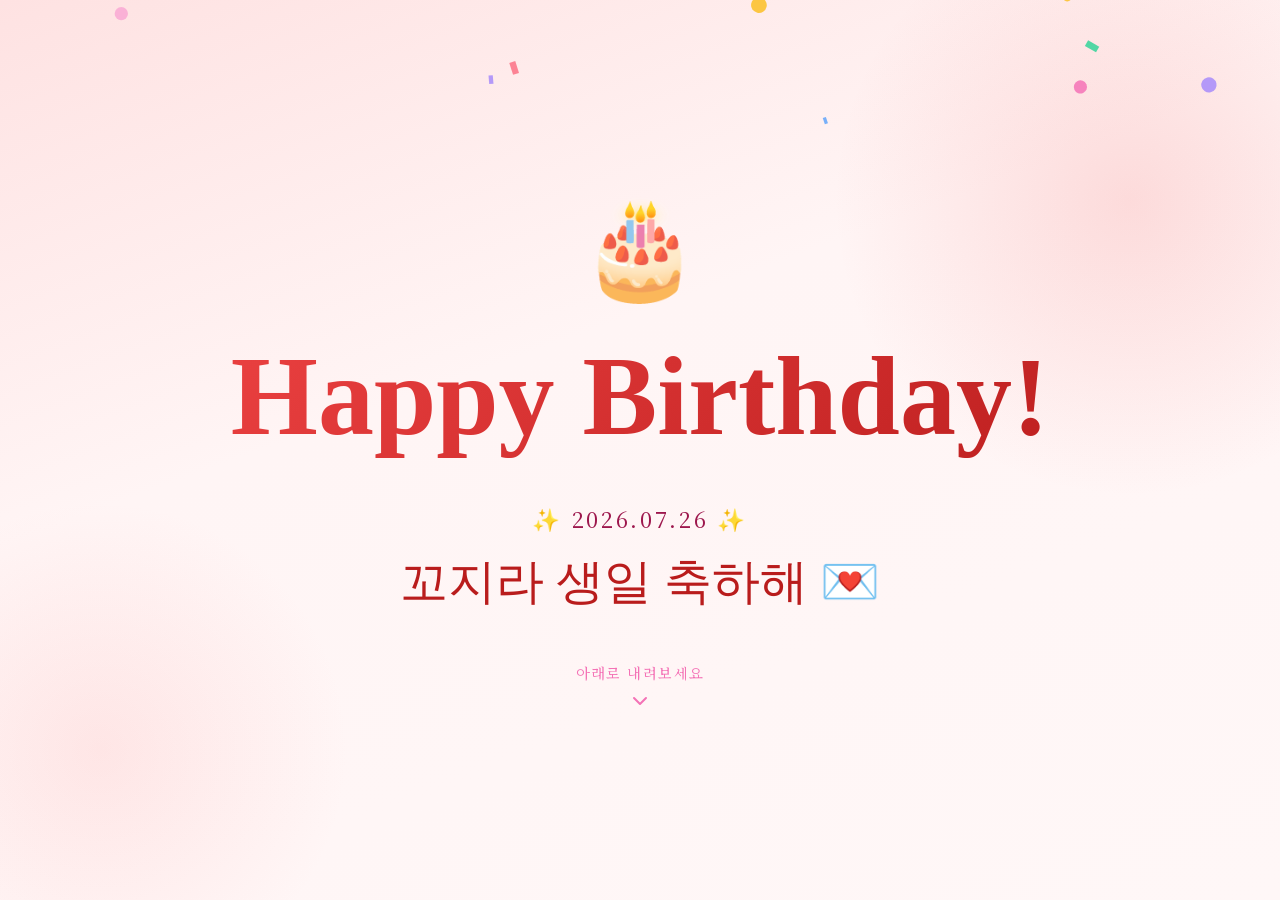
==== index.html @ 844b67f0 "모바일 캐러셀 스와이프 개선" ====
<!DOCTYPE html>
<html lang="ko">
<head>
  <meta charset="UTF-8" />
  <meta name="viewport" content="width=device-width, initial-scale=1.0" />
  <title>Happy Birthday 🎂</title>
</head>
<body>
<canvas id="confetti-canvas"></canvas>
<div id="app"></div>

<script>
/* ╔══════════════════════════════════════════════════════════════╗
   ║              ✏️  여기만 수정하면 돼요!                        ║
   ╚══════════════════════════════════════════════════════════════╝ */

const CONFIG = {

  /* ── 1. 기본 정보 ──────────────────────────────────────────── */
  name:     "쏭현석!",          // 남자친구이름
  subtitle: "✨ 2026.07.26 ✨",
  heroMsg:  "꼬지라 생일 축하해 💌",

  /* ── 2. 추억 타임라인 (사진 10장) ──────────────────────────── */
  // src: 사진 파일 경로 (같은 폴더면 파일명만, 아니면 전체 경로)
  // date: 날짜 텍스트
  // desc: 설명
  slides: [
    { src: "./img/first_meet.jpeg",  date: "2023. 11. 06",  desc: "첫 만남 ✨" },
    { src: "./img/1일.jpeg",  date: "2023. 11. 09",  desc: "1일 💕" },
    { src: "./img/1일_2.jpeg",  date: "2023. 11. 09",  desc: "1일 💕" },
    { src: "./img/cc.jpeg",  date: "2023. 11. 14",  desc: "학교 엘베샷 📸" },
    { src: "./img/내얼빡샷.jpeg",  date: "2026.??.??",  desc: "마 생일 추카한다." },
    { src: "./img/첫벚꽃.jpeg",  date: "2024.04.01",  desc: "첫 벚꽃 사진 🌸" },
    { src: "./img/이월드2.jpeg",  date: "2024. 04. 05",  desc: "첫 놀이공원 🎡" },
    { src: "./img/이월드3.jpeg",  date: "2024. 04. 05",  desc: "첫 놀이공원 🎡" },
    { src: "./img/연구실.jpeg",  date: "2024. 04. 21",  desc: "연구실샷 🖥️" },
    { src: "./img/부산.jpeg",  date: "2024. 06. 02",  desc: "첫 부산 당일치기 🌊" },
    { src: "./img/다시만남.jpeg",  date: "2025.03.09",  desc: "다시 만남!" },
    { src: "./img/첫결혼식.jpeg",  date: "2025.03.29",  desc: "첫 결혼식 💒" },
    { src: "./img/결혼식뒷풀이.jpeg",  date: "2025.03.29",  desc: "젤 맘에 드는 네컷 🎞️" },
    { src: "./img/두번째벚꽃.jpeg",  date: "2025.04.01",  desc: "두 번째 벚꽃 사진 🌸" },
    { src: "./img/군침싹.jpeg",  date: "2025.04.08",  desc: "군침 싹 도는 날" },
    { src: "./img/계곡2.jpeg",  date: "2025.08.18",  desc: "계곡 간 날 🐟" },
    { src: "./img/졸업식.jpeg",  date: "2025.08.22",  desc: "꼬지리 졸업식 🧑‍🎓" },
    { src: "./img/화남.jpeg",  date: "2025.08.23",  desc: "왠지 모르겠지만 단단히 화가 난 꼬지리" },
    { src: "./img/상당히 힘든 날씨.jpeg",  date: "2025.08.23",  desc: "상당한 날씨" },
    { src: "./img/주먹밥.png",  date: "2026.??.??",  desc: "주먹밥 샷 🍙" }
  ],

  /* ── 3. 편지 내용 ──────────────────────────────────────────── */
  letter: `꼬질꼬질 생일 축하해 ❤️❤️❤️
이번엔 조금 다르게 편지를 준비해봤다!! 오똔데!
생일 선물도 고르기 참말로 힘들구망 다 해주구 싶은데!!
울 쟈기 바쁜데도 나 놀아주구 서울까지 와주구 와서도 일하구 나랑 전화도 꼬박꼬박 해주구 받아줘서 너무 고마워!!
나한테 맞춰주고 귀여워해주고 예뻐해주구 다 해줘서 넘 고맙구!! 오마카세도 경험 시켜줘서 고맙자나 🤍 쏭현석 최고다!! 
우리 또 곧 1000일이잖냐! 시간 진짜 빨라
지금 잠두 제대로 못 자고 힘들겠지만 1년만 더 화이팅 하자! 
내가 충주 가서 자기 바빠서 일해두 난 뒤에서 파라파라 추거나 침대랑 한 몸이 되어있으면 되니까 미안해하지 않아두 돼!! 미안해 하는 거 같애서..ㅠ
내가 평생 옆에서 파라파라 춰줄게 💃🏻💃🏻 (응원)
아무튼 생일 축하하고 사랑하고!! 생일 주에 행복하게 보내자!! 맛난 것도 사줄게 
사랑해 ❤️‍🔥`,

  letterSign: "쪼꼬망구♡",

  /* ── 4. 선물 상자 아이템 (최대 5개) ────────────────────────── */
  // src에 이미지 경로를 넣으면 이미지로 표시,
  // 비워두면 emoji가 표시됩니다
  gifts: [
    { src: "",  emoji: "🧸" },
    { src: "",  emoji: "💐" },
    { src: "",  emoji: "🍰" },
    { src: "",  emoji: "💝" },
    { src: "",  emoji: "✨" },
  ],

  /* ── 5. 푸터 메시지 ────────────────────────────────────────── */
  footerMsg: "사랑해 💕",
};

/* ╔══════════════════════════════════════════════════════════════╗
   ║   여기서부터는 건드리지 않아도 돼요 🙅                        ║
   ╚══════════════════════════════════════════════════════════════╝ */

/* ── STYLES ─────────────────────────────────────────────────── */
document.head.insertAdjacentHTML('beforeend', `
<link href="fonts/fonts.css" rel="stylesheet">
<style>
*,*::before,*::after{box-sizing:border-box;margin:0;padding:0;user-select:none;-webkit-user-drag:none;-webkit-tap-highlight-color:transparent}
img{pointer-events:none}
:root{--pink:#fca5a5;--rose:#ef4444;--deep:#b91c1c;--cream:#fff5f5;--gold:#f59e0b;--white:#ffffff}
html,body{height:100%;margin:0}
body{font-family:'Noto Serif KR',serif;background:var(--cream);overflow:hidden}
#app{height:100vh;overflow-y:scroll;scroll-snap-type:y mandatory;scroll-behavior:smooth}

#confetti-canvas{position:fixed;top:0;left:0;width:100%;height:100%;pointer-events:none;z-index:9999}

/* HERO */
#hero{height:100vh;scroll-snap-align:start;display:flex;flex-direction:column;align-items:center;justify-content:center;background:linear-gradient(160deg,#fee2e2 0%,#fff5f5 40%,#fff7f7 100%);position:relative;overflow:hidden;text-align:center;padding:2rem 5rem 3rem}
#hero::before{content:'';position:absolute;width:600px;height:600px;background:radial-gradient(circle,rgba(239,68,68,.15) 0%,transparent 70%);top:-100px;right:-150px;border-radius:50%}
#hero::after{content:'';position:absolute;width:500px;height:500px;background:radial-gradient(circle,rgba(252,165,165,.2) 0%,transparent 70%);bottom:-100px;left:-150px;border-radius:50%}
.hero-emoji{font-size:clamp(3rem,10vw,6rem);animation:bounce 2s infinite;margin-bottom:1rem}
@keyframes bounce{0%,100%{transform:translateY(0)}50%{transform:translateY(-18px)}}
.hero-title{font-family:'Dancing Script',cursive;font-size:clamp(2.8rem,10vw,7rem);background:linear-gradient(135deg,var(--rose),var(--deep));-webkit-background-clip:text;-webkit-text-fill-color:transparent;background-clip:text;line-height:1.3;padding:.0 1em .15em;margin-bottom:1rem;animation:fadeUp .9s ease both}
.hero-sub{font-size:clamp(1rem,3vw,1.4rem);color:#9d174d;letter-spacing:.12em;animation:fadeUp 1.1s ease both;margin-bottom:1rem}
.hero-name{font-family:'Dancing Script',cursive;font-size:clamp(1.8rem,6vw,3rem);color:var(--deep);animation:fadeUp 1.3s ease both;margin-bottom:3rem}
.scroll-hint{animation:fadeUp 1.6s ease both,pulse 2s 2s infinite;color:#f472b6;font-size:.9rem;letter-spacing:.1em;display:flex;flex-direction:column;align-items:center;gap:.4rem}
.scroll-hint svg{animation:arrowBounce 1.5s infinite}
@keyframes arrowBounce{0%,100%{transform:translateY(0)}50%{transform:translateY(6px)}}
@keyframes pulse{0%,100%{opacity:1}50%{opacity:.5}}
@keyframes fadeUp{from{opacity:0;transform:translateY(30px)}to{opacity:1;transform:translateY(0)}}
.hearts{position:absolute;inset:0;pointer-events:none;overflow:hidden}
.heart{position:absolute;font-size:1.4rem;animation:floatHeart linear infinite;opacity:0}
@keyframes floatHeart{0%{transform:translateY(110vh) rotate(0deg);opacity:0}10%{opacity:.7}90%{opacity:.4}100%{transform:translateY(-10vh) rotate(720deg);opacity:0}}

/* TIMELINE */
#timeline{height:100vh;scroll-snap-align:start;background:linear-gradient(160deg,#fee2e2 0%,#fff5f5 40%,#fff7f7 100%);padding:3rem 0 2rem;display:flex;flex-direction:column;align-items:center;overflow:hidden}
.section-title{font-family:'Dancing Script',cursive;font-size:clamp(2rem,6vw,3.5rem);color:var(--deep);text-align:center;margin-bottom:.5rem}
.section-line{width:60px;height:3px;background:linear-gradient(90deg,var(--rose),var(--pink));border-radius:2px;margin:0 auto 3rem}
.carousel-wrap{width:100%;max-width:860px;padding:0 1rem;position:relative;flex:1;display:flex;flex-direction:column;justify-content:center;min-height:0}
.carousel{overflow:hidden;border-radius:24px;box-shadow:0 20px 60px rgba(190,24,93,.15);flex:1;min-height:0}
.carousel-track{display:flex;transition:transform .5s cubic-bezier(.4,0,.2,1)}
.slide{min-width:100%;position:relative;background:#fff}
.slide-img-wrap{width:100%;background:linear-gradient(135deg,#fee2e2,#fecaca);display:flex;align-items:center;justify-content:center;min-height:200px}
.slide-img-wrap img{max-width:100%;max-height:55vh;width:auto;height:auto;display:block;object-fit:contain}
.slide-placeholder{display:flex;flex-direction:column;align-items:center;gap:.8rem;color:#f9a8d4}
.slide-placeholder span{font-size:.9rem;color:#d1a3c4}
.slide-caption{padding:1.2rem 1.8rem 1.5rem;background:#fff}
.slide-date{font-size:.78rem;color:var(--rose);letter-spacing:.1em;margin-bottom:.3rem}
.slide-desc{font-size:clamp(.9rem,2vw,1rem);color:#4a1942;line-height:1.7}
.carousel-btn{position:absolute;top:38%;transform:translateY(-50%);width:44px;height:44px;border-radius:50%;border:none;background:rgba(255,255,255,.95);box-shadow:0 4px 16px rgba(190,24,93,.2);cursor:pointer;display:flex;align-items:center;justify-content:center;transition:background .2s,transform .2s;z-index:10;color:var(--deep)}
.carousel-btn:hover{background:var(--rose);color:#fff;transform:translateY(-50%) scale(1.1)}
.carousel-btn.prev{left:-22px}
.carousel-btn.next{right:-22px}
.dots{display:flex;justify-content:center;gap:.5rem;margin-top:1.4rem}
.dot{width:8px;height:8px;border-radius:50%;background:#f9a8d4;cursor:pointer;transition:background .2s,transform .2s}
.dot.active{background:var(--rose);transform:scale(1.3)}

/* LETTER */
#letter-section{height:100vh;scroll-snap-align:start;background:linear-gradient(160deg,#fee2e2 0%,#fff5f5 40%,#fff7f7 100%);display:flex;flex-direction:column;align-items:center;justify-content:center;padding:3rem 1.5rem;overflow:hidden}
.envelope-wrap{perspective:1000px;cursor:pointer;user-select:none;filter:drop-shadow(0 16px 40px rgba(180,30,30,.22))}

/* ── 봉투 SVG 애니메이션 ── */
.env-svg{overflow:visible;width:clamp(260px,72vw,400px)}
.env-flap-group{transform-origin:50% 100%;transform-box:fill-box;transition:transform .65s cubic-bezier(.4,0,.2,1);transform:rotateX(-170deg)}
.envelope-wrap.opened .env-flap-group{transform:rotateX(0deg)}

.envelope-hint{margin-top:1.8rem;color:#e57373;font-size:.85rem;letter-spacing:.1em;animation:pulse 2s infinite}

/* LETTER MODAL */
.letter-modal-overlay{position:fixed;inset:0;background:rgba(80,10,10,.4);backdrop-filter:blur(5px);z-index:1000;display:flex;align-items:center;justify-content:center;padding:1.2rem;opacity:0;pointer-events:none;transition:opacity .35s}
.letter-modal-overlay.show{opacity:1;pointer-events:all}
.letter-modal{background:#fff;border-radius:3px;box-shadow:0 24px 64px rgba(180,30,30,.2);width:100%;max-width:480px;max-height:85vh;display:flex;flex-direction:column;transform:translateY(28px) scale(.97);transition:transform .38s cubic-bezier(.34,1.3,.64,1)}
.letter-modal-overlay.show .letter-modal{transform:translateY(0) scale(1)}

/* 편지지 헤더 – 토마토 일러스트 영역 */
.letter-paper-top{flex-shrink:0;padding:1.2rem 1.5rem .5rem;display:flex;flex-direction:column;align-items:center;gap:.4rem;border-bottom:none}
.letter-tomato-row{display:flex;justify-content:center;gap:1rem}
.letter-close-row{width:100%;display:flex;justify-content:flex-end}
.letter-close{background:none;border:none;cursor:pointer;font-size:1.2rem;line-height:1;color:#e57373;padding:.2rem .4rem;border-radius:6px;transition:color .2s}
.letter-close:hover{color:#c62828}

/* 편지지 본문 – 줄 배경 */
.letter-modal-body{overflow-y:auto;padding:0 1.8rem 2rem;-webkit-overflow-scrolling:touch}
.letter-modal-body::-webkit-scrollbar{width:4px}
.letter-modal-body::-webkit-scrollbar-thumb{background:#fca5a5;border-radius:2px}
.letter-lined{
  --line-h: 2.6rem;
  background-image:repeating-linear-gradient(to bottom,transparent,transparent calc(var(--line-h) - 1px),#fca5a5 calc(var(--line-h) - 1px),#fca5a5 var(--line-h));
  background-size:100% var(--line-h);
  padding-top:var(--line-h);
  background-position-y: 0;
}
.letter-inner{font-size:1.1rem;line-height:var(--line-h);color:#3e1a1a;white-space:pre-wrap;font-family:'Nanum Pen Script',cursive}
.letter-sign{display:block;margin-top:1rem;font-family:'Dancing Script',cursive;font-size:1.25rem;color:#e53935;text-align:right;white-space:pre-wrap}

/* GIFT */
#gift-section{height:100vh;scroll-snap-align:start;background:linear-gradient(160deg,#fee2e2 0%,#fff5f5 40%,#fff7f7 100%);display:flex;flex-direction:column;align-items:center;justify-content:center;padding:3rem 1.5rem;position:relative;overflow:hidden}
.gift-wrap{cursor:pointer;user-select:none;position:relative;width:clamp(160px,45vw,240px)}
.box-svg{width:100%;filter:drop-shadow(0 16px 32px rgba(190,24,93,.2));transition:transform .3s}
.gift-wrap:hover .box-svg{transform:scale(1.05) rotate(-2deg)}
.box-lid{transform-origin:bottom center;transition:transform .6s cubic-bezier(.4,0,.2,1),opacity .4s}
.gift-wrap.popped .box-lid{transform:translateY(-80px) rotate(-20deg);opacity:0}
.gifts-burst{position:absolute;inset:0;pointer-events:none;display:flex;align-items:center;justify-content:center}
.gift-item{position:absolute;width:clamp(70px,20vw,110px);border-radius:12px;box-shadow:0 8px 24px rgba(0,0,0,.15);opacity:0;transform:translate(0,0) scale(.3) rotate(0deg);transition:all .6s cubic-bezier(.34,1.56,.64,1);aspect-ratio:1/1;background:linear-gradient(135deg,#fee2e2,#fecaca);display:flex;align-items:center;justify-content:center;font-size:3rem;overflow:hidden}
.gift-item img{width:100%;height:100%;object-fit:cover;border-radius:12px}
.gift-wrap.popped .gift-item{opacity:1}
.gift-hint{margin-top:1.5rem;color:#f9a8d4;font-size:.85rem;letter-spacing:.1em;animation:pulse 2s infinite}


.reveal{opacity:0;transform:translateY(40px);transition:opacity .8s,transform .8s}

/* 섹션 등장 애니메이션 */
@keyframes sectionIn{from{opacity:0;transform:translateY(55px)}to{opacity:1;transform:translateY(0)}}
.section-visible{animation:sectionIn .75s cubic-bezier(.4,0,.2,1) both}

/* COMMENTS */
#comment-section{height:100vh;scroll-snap-align:start;background:linear-gradient(160deg,#fee2e2 0%,#fff5f5 40%,#fff7f7 100%);padding:4rem 1.5rem 1.5rem;display:flex;flex-direction:column;align-items:center;gap:.6rem;overflow:hidden}
.comment-wrap{width:100%;max-width:560px;flex:1;display:flex;flex-direction:column;gap:.8rem;min-height:0}
.comment-list{flex:1;overflow-y:auto;display:flex;flex-direction:column;gap:.8rem;padding-right:.3rem}
.comment-list::-webkit-scrollbar{width:4px}
.comment-list::-webkit-scrollbar-thumb{background:#fca5a5;border-radius:2px}

/* 입력 폼 */
.comment-form{background:#fff;border-radius:16px;box-shadow:0 8px 32px rgba(185,28,28,.1);padding:1.4rem;display:flex;flex-direction:column;gap:.8rem;box-sizing:border-box;width:100%}
.comment-form-top{display:flex;align-items:center;gap:.8rem}
.emoji-pick-btn{font-size:2rem;background:#fff5f5;border:2px solid #fca5a5;border-radius:50%;width:52px;height:52px;cursor:pointer;transition:transform .2s;flex-shrink:0;display:flex;align-items:center;justify-content:center}
.emoji-pick-btn:hover{transform:scale(1.1)}
.comment-name{flex:1;min-width:0;border:1.5px solid #fecaca;border-radius:10px;padding:.6rem 1rem;font-size:.95rem;font-family:'Noto Serif KR',serif;outline:none;transition:border-color .2s;user-select:text;box-sizing:border-box}
.comment-name:focus{border-color:#ef4444}

/* 이모지 팔레트 */
.emoji-palette{display:none;flex-wrap:wrap;gap:.4rem;background:#fff5f5;border-radius:12px;padding:.8rem;border:1.5px solid #fecaca}
.emoji-palette.open{display:flex}
.emoji-opt{font-size:1.5rem;background:none;border:none;cursor:pointer;border-radius:8px;padding:.2rem;transition:background .15s,transform .15s;line-height:1}
.emoji-opt:hover{background:#fecaca;transform:scale(1.2)}

.comment-text{border:1.5px solid #fecaca;border-radius:10px;padding:.8rem 1rem;font-size:.95rem;font-family:'Noto Serif KR',serif;resize:none;outline:none;transition:border-color .2s;line-height:1.7;user-select:text}
.comment-text:focus{border-color:#ef4444}
.comment-form-bottom{display:flex;justify-content:space-between;align-items:center}
.comment-count{font-size:.78rem;color:#fca5a5}
.comment-submit{background:linear-gradient(135deg,#ef4444,#b91c1c);color:#fff;border:none;border-radius:10px;padding:.6rem 1.4rem;font-size:.9rem;font-family:'Noto Serif KR',serif;cursor:pointer;transition:opacity .2s,transform .2s}
.comment-submit:hover{opacity:.88;transform:translateY(-1px)}
.comment-submit:active{transform:translateY(0)}

/* 댓글 카드 */
.comment-card{background:#fff;border-radius:14px;box-shadow:0 4px 16px rgba(185,28,28,.08);padding:1rem 1.2rem;display:flex;gap:.9rem;align-items:flex-start;animation:fadeUp .4s ease both;position:relative}
.comment-delete{position:absolute;top:.6rem;right:.7rem;background:none;border:none;cursor:pointer;font-size:.75rem;color:#fca5a5;padding:.15rem .4rem;border-radius:5px;transition:color .2s,background .2s;line-height:1}
.comment-delete:hover{color:#ef4444;background:#fee2e2}
.comment-avatar{font-size:2rem;flex-shrink:0;width:44px;height:44px;background:#fff5f5;border-radius:50%;display:flex;align-items:center;justify-content:center;border:2px solid #fecaca}
.comment-body{flex:1;min-width:0}
.comment-meta{display:flex;justify-content:space-between;align-items:center;margin-bottom:.3rem}
.comment-author{font-size:.88rem;font-weight:700;color:var(--deep)}
.comment-time{font-size:.72rem;color:#fca5a5;padding-right:1.4rem}
.comment-msg{font-size:.92rem;color:#4a1a1a;line-height:1.7;word-break:break-word}
.no-comment{text-align:center;color:#fca5a5;font-size:.9rem;padding:1.5rem 0}
.reveal.visible{opacity:1;transform:translateY(0)}

@media(max-width:640px){.carousel-btn.prev{left:4px}.carousel-btn.next{right:4px}.carousel-btn{width:36px;height:36px}}
</style>`);

/* ── RENDER HTML ─────────────────────────────────────────────── */
document.title = `Happy Birthday, ${CONFIG.name}! 🎂`;

const placeholderSVG = `
  <div class="slide-placeholder">
    <svg width="64" height="64" viewBox="0 0 24 24" fill="none" stroke="#f9a8d4" stroke-width="1.5">
      <rect x="3" y="3" width="18" height="18" rx="3"/>
      <circle cx="8.5" cy="8.5" r="1.5"/>
      <polyline points="21 15 16 10 5 21"/>
    </svg>
    <span>사진을 넣어주세요</span>
  </div>`;

const slidesHTML = CONFIG.slides.map((s, i) => `
  <div class="slide">
    <div class="slide-img-wrap">
      ${s.src ? `<img src="${s.src}" alt="추억 ${i+1}">` : placeholderSVG}
    </div>
    <div class="slide-caption">
      <div class="slide-date">📅 ${s.date}</div>
      <div class="slide-desc">${s.desc}</div>
    </div>
  </div>`).join('');

const giftsHTML = CONFIG.gifts.map((g, i) => `
  <div class="gift-item" id="gi${i}">
    ${g.src ? `<img src="${g.src}" alt="선물 ${i+1}">` : g.emoji}
  </div>`).join('');

document.getElementById('app').innerHTML = `
<!-- HERO -->
<section id="hero">
  <div class="hearts" id="hearts-container"></div>
  <div class="hero-emoji">🎂</div>
  <h1 class="hero-title">Happy Birthday!</h1>
  <p class="hero-sub">${CONFIG.subtitle}</p>
  <p class="hero-name">${CONFIG.heroMsg}</p>
  <div class="scroll-hint">
    <span>아래로 내려보세요</span>
    <svg width="24" height="24" viewBox="0 0 24 24" fill="none" stroke="currentColor" stroke-width="2" stroke-linecap="round" stroke-linejoin="round">
      <polyline points="6 9 12 15 18 9"/>
    </svg>
  </div>
</section>

<!-- TIMELINE -->
<section id="timeline">
  <h2 class="section-title reveal">추억 사진 📸</h2>
  <div class="section-line reveal"></div>
  <div class="carousel-wrap reveal">
    <div class="carousel">
      <div class="carousel-track" id="track">${slidesHTML}</div>
    </div>
    <button class="carousel-btn prev" id="prevBtn" aria-label="이전">
      <svg width="18" height="18" viewBox="0 0 24 24" fill="none" stroke="currentColor" stroke-width="2.5" stroke-linecap="round"><polyline points="15 18 9 12 15 6"/></svg>
    </button>
    <button class="carousel-btn next" id="nextBtn" aria-label="다음">
      <svg width="18" height="18" viewBox="0 0 24 24" fill="none" stroke="currentColor" stroke-width="2.5" stroke-linecap="round"><polyline points="9 18 15 12 9 6"/></svg>
    </button>
    <div class="dots" id="dots"></div>
  </div>
</section>

<!-- LETTER -->
<section id="letter-section">
  <h2 class="section-title reveal">생일 편지 💌</h2>
  <div class="section-line reveal"></div>
  <div class="envelope-wrap reveal" id="envelopeWrap">
    <!-- 봉투 SVG: 토마토 레드, 둥근 플랩, 초록 꽃 스티커 -->
    <svg class="env-svg" viewBox="0 0 400 270" xmlns="http://www.w3.org/2000/svg">
      <!-- 봉투 몸통 -->
      <rect x="0" y="90" width="400" height="180" rx="6" fill="#e53935"/>
      <!-- 좌측 접힘 -->
      <polygon points="0,90 200,200 0,270" fill="#c62828"/>
      <!-- 우측 접힘 -->
      <polygon points="400,90 200,200 400,270" fill="#c62828"/>
      <!-- 아래 접힘 -->
      <polygon points="0,270 200,200 400,270" fill="#b71c1c"/>
      <!-- 플랩 그룹 (열릴 때 회전) -->
      <g class="env-flap-group">
        <!-- 플랩 배경 (둥근 아치) -->
        <path d="M0,90 Q200,-20 400,90 L400,90 L0,90 Z" fill="#ef5350"/>
        <!-- 플랩 안쪽 그림자 선 -->
        <path d="M0,90 Q200,-20 400,90" fill="none" stroke="#c62828" stroke-width="1.5" opacity=".4"/>
        <!-- 초록 꽃 스티커 (플랩 중앙) -->
        <g transform="translate(200,68)">
          <circle cx="0"  cy="-11" r="8" fill="#66bb6a"/>
          <circle cx="10" cy="-4"  r="8" fill="#66bb6a"/>
          <circle cx="7"  cy="8"   r="8" fill="#66bb6a"/>
          <circle cx="-7" cy="8"   r="8" fill="#66bb6a"/>
          <circle cx="-10" cy="-4" r="8" fill="#66bb6a"/>
          <circle cx="0"  cy="0"   r="7" fill="#81c784"/>
        </g>
      </g>
    </svg>
  </div>
  <p class="envelope-hint reveal">✉️ 봉투를 클릭해 보세요</p>
</section>

<!-- LETTER MODAL -->
<div class="letter-modal-overlay" id="letterOverlay">
  <div class="letter-modal" id="letterModal">

    <!-- 편지지 상단: 토마토 캐릭터 + 닫기 -->
    <div class="letter-paper-top">
      <div class="letter-close-row">
        <button class="letter-close" id="letterClose" aria-label="닫기">✕</button>
      </div>
      <div class="letter-tomato-row">
        <!-- 토마토 캐릭터 SVG (2마리) -->
        <svg width="130" height="80" viewBox="0 0 130 80" xmlns="http://www.w3.org/2000/svg">
          <!-- 왼쪽 토마토 -->
          <g transform="translate(18,10)">
            <!-- 잎/꼭지 -->
            <g transform="rotate(180,17,5)">
              <ellipse cx="12" cy="3" rx="5" ry="3" fill="#4caf50" transform="rotate(-20,12,3)"/>
              <ellipse cx="22" cy="3" rx="5" ry="3" fill="#4caf50" transform="rotate(20,22,3)"/>
              <ellipse cx="17" cy="1" rx="4" ry="3" fill="#66bb6a"/>
            </g>
            <!-- 몸통 -->
            <circle cx="17" cy="28" r="20" fill="#e53935"/>
            <!-- 하이라이트 -->
            <circle cx="10" cy="20" r="5" fill="#ef9a9a" opacity=".5"/>
            <!-- 눈 -->
            <ellipse cx="11" cy="28" rx="3" ry="3.5" fill="#fff"/>
            <ellipse cx="23" cy="28" rx="3" ry="3.5" fill="#fff"/>
            <circle cx="12" cy="29" r="2" fill="#3e1a1a"/>
            <circle cx="24" cy="29" r="2" fill="#3e1a1a"/>
            <!-- 볼 -->
            <circle cx="7"  cy="34" r="4" fill="#ef9a9a" opacity=".6"/>
            <circle cx="27" cy="34" r="4" fill="#ef9a9a" opacity=".6"/>
            <!-- 다리 -->
            <rect x="10" y="47" width="5" height="9" rx="2.5" fill="#e53935"/>
            <rect x="19" y="47" width="5" height="9" rx="2.5" fill="#e53935"/>
            <!-- 신발 -->
            <ellipse cx="12.5" cy="57" rx="5" ry="3" fill="#b71c1c"/>
            <ellipse cx="21.5" cy="57" rx="5" ry="3" fill="#b71c1c"/>
          </g>
          <!-- 오른쪽 토마토 -->
          <g transform="translate(76,10)">
            <g transform="rotate(180,17,5)">
              <ellipse cx="12" cy="3" rx="5" ry="3" fill="#4caf50" transform="rotate(-20,12,3)"/>
              <ellipse cx="22" cy="3" rx="5" ry="3" fill="#4caf50" transform="rotate(20,22,3)"/>
              <ellipse cx="17" cy="1" rx="4" ry="3" fill="#66bb6a"/>
            </g>
            <circle cx="17" cy="28" r="20" fill="#e53935"/>
            <circle cx="10" cy="20" r="5" fill="#ef9a9a" opacity=".5"/>
            <ellipse cx="11" cy="28" rx="3" ry="3.5" fill="#fff"/>
            <ellipse cx="23" cy="28" rx="3" ry="3.5" fill="#fff"/>
            <circle cx="12" cy="29" r="2" fill="#3e1a1a"/>
            <circle cx="24" cy="29" r="2" fill="#3e1a1a"/>
            <circle cx="7"  cy="34" r="4" fill="#ef9a9a" opacity=".6"/>
            <circle cx="27" cy="34" r="4" fill="#ef9a9a" opacity=".6"/>
            <rect x="10" y="47" width="5" height="9" rx="2.5" fill="#e53935"/>
            <rect x="19" y="47" width="5" height="9" rx="2.5" fill="#e53935"/>
            <ellipse cx="12.5" cy="57" rx="5" ry="3" fill="#b71c1c"/>
            <ellipse cx="21.5" cy="57" rx="5" ry="3" fill="#b71c1c"/>
          </g>
        </svg>
      </div>
    </div>

    <!-- 편지지 본문: 줄노트 배경 -->
    <div class="letter-modal-body">
      <div class="letter-lined">
        <div class="letter-inner">${CONFIG.letter}<span class="letter-sign">${CONFIG.letterSign}</span></div>
      </div>
    </div>

  </div>
</div>

<!-- GIFT -->
<section id="gift-section">
  <h2 class="section-title reveal">선물이 도착했어요 🎁</h2>
  <div class="section-line reveal"></div>
  <div class="gift-wrap reveal" id="giftWrap">
    <svg class="box-svg" viewBox="0 0 240 220" xmlns="http://www.w3.org/2000/svg">
      <g class="box-lid">
        <rect x="20" y="60" width="200" height="40" rx="6" fill="#fb7185"/>
        <rect x="108" y="60" width="24" height="40" fill="#be185d"/>
        <ellipse cx="90" cy="60" rx="22" ry="14" fill="#f43f5e" transform="rotate(-20 90 60)"/>
        <ellipse cx="150" cy="60" rx="22" ry="14" fill="#f43f5e" transform="rotate(20 150 60)"/>
        <circle cx="120" cy="60" r="10" fill="#be185d"/>
      </g>
      <rect x="24" y="100" width="192" height="110" rx="6" fill="#fda4af"/>
      <rect x="108" y="100" width="24" height="110" fill="#fb7185"/>
      <ellipse cx="120" cy="215" rx="90" ry="8" fill="rgba(0,0,0,.08)"/>
    </svg>
    <div class="gifts-burst" id="giftsBurst">${giftsHTML}</div>
  </div>
  <p class="gift-hint reveal">🎁 선물 상자를 클릭해 보세요</p>
</section>

<!-- COMMENTS -->
<section id="comment-section">
  <h2 class="section-title reveal">소감 작성! 💬</h2>
  <div class="section-line reveal"></div>

  <div class="comment-wrap reveal">
    <!-- 입력 폼 -->
    <div class="comment-form" id="commentForm">
      <div class="comment-form-top">
        <button class="emoji-pick-btn" id="emojiPickBtn" title="프로필 이모지 선택">🐻</button>
        <input class="comment-name" id="commentName" placeholder="이름" maxlength="10"/>
      </div>
      <!-- 이모지 팔레트 -->
      <div class="emoji-palette" id="emojiPalette">
        ${['🐻','🐱','🐶','🐸','🐼','🐨','🦊','🐯','🐹','🐰','🐮','🐷',
           '🍓','🍑','🍒','🍊','🌸','🌺','🌻','⭐','🔥','💫','🎀','💎',
           '😊','😍','🥰','😎','🤩','😆','🥳','😇'].map(e =>
          `<button class="emoji-opt" data-emoji="${e}">${e}</button>`).join('')}
      </div>
      <textarea class="comment-text" id="commentText" placeholder="소감 한 마디" maxlength="200" rows="3"></textarea>
      <div class="comment-form-bottom">
        <span class="comment-count" id="charCount">0 / 200</span>
        <button class="comment-submit" id="commentSubmit">남기기 ✉️</button>
      </div>
    </div>

    <!-- 댓글 목록 -->
    <div class="comment-list" id="commentList"></div>
  </div>
</section>

`;


/* ── 드래그 / 선택 방지 ───────────────────────────────────────── */
document.addEventListener('dragstart', e => e.preventDefault());
document.addEventListener('selectstart', e => {
  if (!e.target.closest('input, textarea')) e.preventDefault();
});
document.addEventListener('contextmenu', e => e.preventDefault());

/* ── CONFETTI ─────────────────────────────────────────────────── */
const canvas = document.getElementById('confetti-canvas');
const ctx = canvas.getContext('2d');
const resize = () => { canvas.width = innerWidth; canvas.height = innerHeight; };
resize(); window.addEventListener('resize', resize);
const COLORS = ['#fb7185','#f9a8d4','#fbbf24','#a78bfa','#34d399','#60a5fa','#f472b6'];
const pieces = Array.from({length:120}, () => ({
  x: Math.random()*innerWidth, y: Math.random()*innerHeight - innerHeight,
  r: Math.random()*6+3, color: COLORS[Math.floor(Math.random()*COLORS.length)],
  tiltAngle: 0, tiltSpeed: Math.random()*.1+.05,
  speed: Math.random()*2+1, drift: Math.random()*1-.5,
  shape: Math.random()>.5?'rect':'circle',
}));
(function draw(){
  ctx.clearRect(0,0,canvas.width,canvas.height);
  pieces.forEach(p => {
    ctx.save(); ctx.translate(p.x,p.y); ctx.rotate(p.tiltAngle);
    ctx.fillStyle=p.color; ctx.globalAlpha=.85;
    if(p.shape==='rect') ctx.fillRect(-p.r,-p.r/2,p.r*2,p.r);
    else { ctx.beginPath(); ctx.arc(0,0,p.r,0,Math.PI*2); ctx.fill(); }
    ctx.restore();
    p.y+=p.speed; p.x+=p.drift; p.tiltAngle+=p.tiltSpeed;
    if(p.y>canvas.height){ p.y=-10; p.x=Math.random()*canvas.width; }
  });
  requestAnimationFrame(draw);
})();

/* ── FLOATING HEARTS ─────────────────────────────────────────── */
const EMOJIS = ['❤️','💕','💗','💖','💓','💞','🌸'];
const hc = document.getElementById('hearts-container');
for(let i=0;i<14;i++){
  const el = document.createElement('span');
  el.className='heart';
  el.textContent=EMOJIS[i%EMOJIS.length];
  el.style.cssText=`left:${Math.random()*100}vw;animation-duration:${10+Math.random()*12}s;animation-delay:${Math.random()*10}s;font-size:${1+Math.random()*1.5}rem`;
  hc.appendChild(el);
}

/* ── CAROUSEL ─────────────────────────────────────────────────── */
const track  = document.getElementById('track');
const dotsEl = document.getElementById('dots');
const total  = CONFIG.slides.length;
let cur = 0;
CONFIG.slides.forEach((_,i) => {
  const d = document.createElement('div');
  d.className='dot'+(i===0?' active':'');
  d.onclick = () => goTo(i);
  dotsEl.appendChild(d);
});
function goTo(n){
  cur=(n+total)%total;
  track.style.transform=`translateX(-${cur*100}%)`;
  dotsEl.querySelectorAll('.dot').forEach((d,i)=>d.classList.toggle('active',i===cur));
}
let autoTimer = null;
function startAuto(){ autoTimer = setInterval(()=>goTo(cur+1), 4500); }
function resetAuto(){ clearInterval(autoTimer); startAuto(); }

document.getElementById('prevBtn').onclick = () => { goTo(cur-1); resetAuto(); };
document.getElementById('nextBtn').onclick = () => { goTo(cur+1); resetAuto(); };
let tx=0, ty=0, isDragging=false;
track.addEventListener('touchstart', e=>{
  tx=e.touches[0].clientX;
  ty=e.touches[0].clientY;
  isDragging=false;
},{passive:true});
track.addEventListener('touchmove', e=>{
  const dx=e.touches[0].clientX-tx;
  const dy=e.touches[0].clientY-ty;
  if(!isDragging && Math.abs(dx)>Math.abs(dy) && Math.abs(dx)>8){
    isDragging=true;
  }
  if(isDragging) e.preventDefault();
},{passive:false});
track.addEventListener('touchend', e=>{
  const dx=e.changedTouches[0].clientX-tx;
  const dy=e.changedTouches[0].clientY-ty;
  if(Math.abs(dx)>Math.abs(dy) && Math.abs(dx)>40){
    goTo(dx<0?cur+1:cur-1);
    resetAuto();
  }
});
startAuto();

/* ── ENVELOPE ─────────────────────────────────────────────────── */
const envelopeWrap  = document.getElementById('envelopeWrap');
const letterOverlay = document.getElementById('letterOverlay');
const letterModal   = document.getElementById('letterModal');
const letterClose   = document.getElementById('letterClose');

envelopeWrap.onclick = function(){
  this.classList.add('opened');
  setTimeout(() => letterOverlay.classList.add('show'), 400);
};
letterClose.onclick = (e) => {
  e.stopPropagation();
  letterOverlay.classList.remove('show');
  envelopeWrap.classList.remove('opened');
};
letterOverlay.onclick = (e) => {
  if (e.target === letterOverlay) {
    letterOverlay.classList.remove('show');
    envelopeWrap.classList.remove('opened');
  }
};

/* ── GIFT BOX ─────────────────────────────────────────────────── */
const GIFT_POS = [
  {x:-130,y:-120,r:-25},{x:130,y:-130,r:20},
  {x:-150,y:-30,r:-15},{x:150,y:-20,r:18},{x:0,y:-170,r:5},
];
document.getElementById('giftWrap').onclick = function(){
  if(this.classList.contains('popped')) return;
  this.classList.add('popped');
  GIFT_POS.forEach((pos,i)=>{
    const el=document.getElementById('gi'+i);
    if(!el) return;
    setTimeout(()=>{
      el.style.transform=`translate(${pos.x}px,${pos.y}px) scale(1) rotate(${pos.r}deg)`;
      el.style.opacity='1';
    }, i*80);
  });
};

/* ── SCROLL REVEAL (내부 요소) ─────────────────────────────────── */
const io = new IntersectionObserver(entries=>{
  entries.forEach(e=>{ if(e.isIntersecting){e.target.classList.add('visible');io.unobserve(e.target);} });
},{threshold:.15});
document.querySelectorAll('.reveal').forEach(el=>io.observe(el));

/* ── 섹션 등장 애니메이션 ──────────────────────────────────────── */
const sectionIO = new IntersectionObserver(entries=>{
  entries.forEach(e=>{
    if(e.isIntersecting){
      // 클래스 제거 후 다시 추가해야 animation이 재생됨
      e.target.classList.remove('section-visible');
      void e.target.offsetWidth; // reflow 강제
      e.target.classList.add('section-visible');
      e.target.querySelectorAll('.reveal').forEach(el=>{
        el.classList.remove('visible');
        void el.offsetWidth;
        el.classList.add('visible');
      });
    }
  });
},{threshold:0.1});
document.querySelectorAll('#timeline,#letter-section,#gift-section,#comment-section')
  .forEach(s=>sectionIO.observe(s));

/* ── COMMENTS ─────────────────────────────────────────────────── */
const STORAGE_KEY = 'birthday_comments';
let selectedEmoji = '🐻';

const emojiPickBtn = document.getElementById('emojiPickBtn');
const emojiPalette = document.getElementById('emojiPalette');
const commentName  = document.getElementById('commentName');
const commentText  = document.getElementById('commentText');
const charCount    = document.getElementById('charCount');
const commentList  = document.getElementById('commentList');

// 이모지 팔레트 열기/닫기
emojiPickBtn.onclick = (e) => { e.stopPropagation(); emojiPalette.classList.toggle('open'); };
document.addEventListener('click', () => emojiPalette.classList.remove('open'));
emojiPalette.addEventListener('click', e => {
  const btn = e.target.closest('.emoji-opt');
  if (!btn) return;
  selectedEmoji = btn.dataset.emoji;
  emojiPickBtn.textContent = selectedEmoji;
  emojiPalette.classList.remove('open');
});

// 글자 수
commentText.addEventListener('input', () => {
  charCount.textContent = `${commentText.value.length} / 200`;
});

// 댓글 불러오기
function loadComments() {
  const data = JSON.parse(localStorage.getItem(STORAGE_KEY) || '[]');
  commentList.innerHTML = data.length
    ? data.map((c, i) => renderCard(c, i)).join('')
    : '<p class="no-comment">아직 댓글이 없어요. 첫 번째로 남겨봐요! 🎉</p>';
}

function renderCard(c, idx) {
  return `<div class="comment-card">
    <button class="comment-delete" onclick="deleteComment(${idx})" title="삭제">✕</button>
    <div class="comment-avatar">${c.emoji}</div>
    <div class="comment-body">
      <div class="comment-meta">
        <span class="comment-author">${c.name}</span>
        <span class="comment-time">${c.time}</span>
      </div>
      <div class="comment-msg">${c.msg}</div>
    </div>
  </div>`;
}

function deleteComment(idx) {
  const data = JSON.parse(localStorage.getItem(STORAGE_KEY) || '[]');
  data.splice(idx, 1);
  localStorage.setItem(STORAGE_KEY, JSON.stringify(data));
  loadComments();
}

function formatTime() {
  const d = new Date();
  return `${d.getMonth()+1}/${d.getDate()} ${String(d.getHours()).padStart(2,'0')}:${String(d.getMinutes()).padStart(2,'0')}`;
}

// 댓글 등록
document.getElementById('commentSubmit').onclick = () => {
  const name = commentName.value.trim() || '익명';
  const msg  = commentText.value.trim();
  if (!msg) { commentText.focus(); return; }

  const data = JSON.parse(localStorage.getItem(STORAGE_KEY) || '[]');
  data.unshift({ emoji: selectedEmoji, name, msg, time: formatTime() });
  localStorage.setItem(STORAGE_KEY, JSON.stringify(data));

  commentText.value = '';
  charCount.textContent = '0 / 200';
  loadComments();
};

loadComments();
</script>
</body>
</html>
---- fonts/fonts.css ----
@font-face {
  font-family: 'Dancing Script';
  font-style: normal;
  font-weight: 600;
  font-display: swap;
  src: url(dancing_If2RXTr6YS-zF4S-kcSWSVi_szLviuEHiC4Wl-8.woff2) format('woff2');
  unicode-range: U+0102-0103, U+0110-0111, U+0128-0129, U+0168-0169, U+01A0-01A1, U+01AF-01B0, U+0300-0301, U+0303-0304, U+0308-0309, U+0323, U+0329, U+1EA0-1EF9, U+20AB;
}
@font-face {
  font-family: 'Dancing Script';
  font-style: normal;
  font-weight: 600;
  font-display: swap;
  src: url(dancing_If2RXTr6YS-zF4S-kcSWSVi_szLuiuEHiC4Wl-8.woff2) format('woff2');
  unicode-range: U+0100-02BA, U+02BD-02C5, U+02C7-02CC, U+02CE-02D7, U+02DD-02FF, U+0304, U+0308, U+0329, U+1D00-1DBF, U+1E00-1E9F, U+1EF2-1EFF, U+2020, U+20A0-20AB, U+20AD-20C0, U+2113, U+2C60-2C7F, U+A720-A7FF;
}
@font-face {
  font-family: 'Dancing Script';
  font-style: normal;
  font-weight: 600;
  font-display: swap;
  src: url(dancing_If2RXTr6YS-zF4S-kcSWSVi_szLgiuEHiC4W.woff2) format('woff2');
  unicode-range: U+0000-00FF, U+0131, U+0152-0153, U+02BB-02BC, U+02C6, U+02DA, U+02DC, U+0304, U+0308, U+0329, U+2000-206F, U+20AC, U+2122, U+2191, U+2193, U+2212, U+2215, U+FEFF, U+FFFD;
}
@font-face {
  font-family: 'Dancing Script';
  font-style: normal;
  font-weight: 700;
  font-display: swap;
  src: url(dancing_If2RXTr6YS-zF4S-kcSWSVi_szLviuEHiC4Wl-8.woff2) format('woff2');
  unicode-range: U+0102-0103, U+0110-0111, U+0128-0129, U+0168-0169, U+01A0-01A1, U+01AF-01B0, U+0300-0301, U+0303-0304, U+0308-0309, U+0323, U+0329, U+1EA0-1EF9, U+20AB;
}
@font-face {
  font-family: 'Dancing Script';
  font-style: normal;
  font-weight: 700;
  font-display: swap;
  src: url(dancing_If2RXTr6YS-zF4S-kcSWSVi_szLuiuEHiC4Wl-8.woff2) format('woff2');
  unicode-range: U+0100-02BA, U+02BD-02C5, U+02C7-02CC, U+02CE-02D7, U+02DD-02FF, U+0304, U+0308, U+0329, U+1D00-1DBF, U+1E00-1E9F, U+1EF2-1EFF, U+2020, U+20A0-20AB, U+20AD-20C0, U+2113, U+2C60-2C7F, U+A720-A7FF;
}
@font-face {
  font-family: 'Dancing Script';
  font-style: normal;
  font-weight: 700;
  font-display: swap;
  src: url(dancing_If2RXTr6YS-zF4S-kcSWSVi_szLgiuEHiC4W.woff2) format('woff2');
  unicode-range: U+0000-00FF, U+0131, U+0152-0153, U+02BB-02BC, U+02C6, U+02DA, U+02DC, U+0304, U+0308, U+0329, U+2000-206F, U+20AC, U+2122, U+2191, U+2193, U+2212, U+2215, U+FEFF, U+FFFD;
}
@font-face {
  font-family: 'Nanum Pen Script';
  font-style: normal;
  font-weight: 400;
  font-display: swap;
  src: url(nanumpen_daaDSSYiLGqEal3MvdA_FOL_3FkN2zv-bsFDKyaJmnaqpyFsC7o88twkM26lro8.0.woff2) format('woff2');
  unicode-range: U+f9ca-fa0b, U+ff03-ff05, U+ff07, U+ff0a-ff0b, U+ff0d-ff19, U+ff1b, U+ff1d, U+ff20-ff5b, U+ff5d, U+ffe0-ffe3, U+ffe5-ffe6;
}
@font-face {
  font-family: 'Nanum Pen Script';
  font-style: normal;
  font-weight: 400;
  font-display: swap;
  src: url(nanumpen_daaDSSYiLGqEal3MvdA_FOL_3FkN2zv-bsFDKyaJmnaqpyFsC7o88twkM26lro8.2.woff2) format('woff2');
  unicode-range: U+d723-d728, U+d72a-d733, U+d735-d748, U+d74a-d74f, U+d752-d753, U+d755-d757, U+d75a-d75f, U+d762-d764, U+d766-d768, U+d76a-d76b, U+d76d-d76f, U+d771-d787, U+d789-d78b, U+d78d-d78f, U+d791-d797, U+d79a, U+d79c, U+d79e-d7a3, U+f900-f909, U+f90b-f92e;
}
@font-face {
  font-family: 'Nanum Pen Script';
  font-style: normal;
  font-weight: 400;
  font-display: swap;
  src: url(nanumpen_daaDSSYiLGqEal3MvdA_FOL_3FkN2zv-bsFDKyaJmnaqpyFsC7o88twkM26lro8.3.woff2) format('woff2');
  unicode-range: U+d679-d68b, U+d68e-d69e, U+d6a0, U+d6a2-d6a7, U+d6a9-d6c3, U+d6c6-d6c7, U+d6c9-d6cb, U+d6cd-d6d3, U+d6d5-d6d6, U+d6d8-d6e3, U+d6e5-d6e7, U+d6e9-d6fb, U+d6fd-d717, U+d719-d71f, U+d721-d722;
}
@font-face {
  font-family: 'Nanum Pen Script';
  font-style: normal;
  font-weight: 400;
  font-display: swap;
  src: url(nanumpen_daaDSSYiLGqEal3MvdA_FOL_3FkN2zv-bsFDKyaJmnaqpyFsC7o88twkM26lro8.4.woff2) format('woff2');
  unicode-range: U+d5bc-d5c7, U+d5ca-d5cb, U+d5cd-d5cf, U+d5d1-d5d7, U+d5d9-d5da, U+d5dc, U+d5de-d5e3, U+d5e6-d5e7, U+d5e9-d5eb, U+d5ed-d5f6, U+d5f8, U+d5fa-d5ff, U+d602-d603, U+d605-d607, U+d609-d60f, U+d612-d613, U+d616-d61b, U+d61d-d637, U+d63a-d63b, U+d63d-d63f, U+d641-d647, U+d64a-d64c, U+d64e-d653, U+d656-d657, U+d659-d65b, U+d65d-d666, U+d668, U+d66a-d678;
}
@font-face {
  font-family: 'Nanum Pen Script';
  font-style: normal;
  font-weight: 400;
  font-display: swap;
  src: url(nanumpen_daaDSSYiLGqEal3MvdA_FOL_3FkN2zv-bsFDKyaJmnaqpyFsC7o88twkM26lro8.5.woff2) format('woff2');
  unicode-range: U+d507, U+d509-d50b, U+d50d-d513, U+d515-d53b, U+d53e-d53f, U+d541-d543, U+d545-d54c, U+d54e, U+d550, U+d552-d557, U+d55a-d55b, U+d55d-d55f, U+d561-d564, U+d566-d567, U+d56a, U+d56c, U+d56e-d573, U+d576-d577, U+d579-d583, U+d585-d586, U+d58a-d5a4, U+d5a6-d5bb;
}
@font-face {
  font-family: 'Nanum Pen Script';
  font-style: normal;
  font-weight: 400;
  font-display: swap;
  src: url(nanumpen_daaDSSYiLGqEal3MvdA_FOL_3FkN2zv-bsFDKyaJmnaqpyFsC7o88twkM26lro8.6.woff2) format('woff2');
  unicode-range: U+d464-d477, U+d47a-d47b, U+d47d-d47f, U+d481-d487, U+d489-d48a, U+d48c, U+d48e-d4e7, U+d4e9-d503, U+d505-d506;
}
@font-face {
  font-family: 'Nanum Pen Script';
  font-style: normal;
  font-weight: 400;
  font-display: swap;
  src: url(nanumpen_daaDSSYiLGqEal3MvdA_FOL_3FkN2zv-bsFDKyaJmnaqpyFsC7o88twkM26lro8.7.woff2) format('woff2');
  unicode-range: U+d3bf-d3c7, U+d3ca-d3cf, U+d3d1-d3eb, U+d3ee-d3ef, U+d3f1-d3f3, U+d3f5-d3fb, U+d3fd-d400, U+d402-d45b, U+d45d-d463;
}
@font-face {
  font-family: 'Nanum Pen Script';
  font-style: normal;
  font-weight: 400;
  font-display: swap;
  src: url(nanumpen_daaDSSYiLGqEal3MvdA_FOL_3FkN2zv-bsFDKyaJmnaqpyFsC7o88twkM26lro8.8.woff2) format('woff2');
  unicode-range: U+d2ff, U+d302-d304, U+d306-d30b, U+d30f, U+d311-d313, U+d315-d31b, U+d31e, U+d322-d324, U+d326-d327, U+d32a-d32b, U+d32d-d32f, U+d331-d337, U+d339-d33c, U+d33e-d37b, U+d37e-d37f, U+d381-d383, U+d385-d38b, U+d38e-d390, U+d392-d397, U+d39a-d39b, U+d39d-d39f, U+d3a1-d3a7, U+d3a9-d3aa, U+d3ac, U+d3ae-d3b3, U+d3b5-d3b7, U+d3b9-d3bb, U+d3bd-d3be;
}
@font-face {
  font-family: 'Nanum Pen Script';
  font-style: normal;
  font-weight: 400;
  font-display: swap;
  src: url(nanumpen_daaDSSYiLGqEal3MvdA_FOL_3FkN2zv-bsFDKyaJmnaqpyFsC7o88twkM26lro8.9.woff2) format('woff2');
  unicode-range: U+d257-d27f, U+d281-d29b, U+d29d-d29f, U+d2a1-d2ab, U+d2ad-d2b7, U+d2ba-d2bb, U+d2bd-d2bf, U+d2c1-d2c7, U+d2c9-d2ef, U+d2f2-d2f3, U+d2f5-d2f7, U+d2f9-d2fe;
}
@font-face {
  font-family: 'Nanum Pen Script';
  font-style: normal;
  font-weight: 400;
  font-display: swap;
  src: url(nanumpen_daaDSSYiLGqEal3MvdA_FOL_3FkN2zv-bsFDKyaJmnaqpyFsC7o88twkM26lro8.10.woff2) format('woff2');
  unicode-range: U+d1b4, U+d1b6-d1f3, U+d1f5-d22b, U+d22e-d22f, U+d231-d233, U+d235-d23b, U+d23d-d240, U+d242-d256;
}
@font-face {
  font-family: 'Nanum Pen Script';
  font-style: normal;
  font-weight: 400;
  font-display: swap;
  src: url(nanumpen_daaDSSYiLGqEal3MvdA_FOL_3FkN2zv-bsFDKyaJmnaqpyFsC7o88twkM26lro8.11.woff2) format('woff2');
  unicode-range: U+d105-d12f, U+d132-d133, U+d135-d137, U+d139-d13f, U+d141-d142, U+d144, U+d146-d14b, U+d14e-d14f, U+d151-d153, U+d155-d15b, U+d15e-d187, U+d189-d19f, U+d1a2-d1a3, U+d1a5-d1a7, U+d1a9-d1af, U+d1b2-d1b3;
}
@font-face {
  font-family: 'Nanum Pen Script';
  font-style: normal;
  font-weight: 400;
  font-display: swap;
  src: url(nanumpen_daaDSSYiLGqEal3MvdA_FOL_3FkN2zv-bsFDKyaJmnaqpyFsC7o88twkM26lro8.12.woff2) format('woff2');
  unicode-range: U+d04b-d04f, U+d051-d057, U+d059-d06b, U+d06d-d06f, U+d071-d073, U+d075-d07b, U+d07e-d0a3, U+d0a6-d0a7, U+d0a9-d0ab, U+d0ad-d0b3, U+d0b6, U+d0b8, U+d0ba-d0bf, U+d0c2-d0c3, U+d0c5-d0c7, U+d0c9-d0cf, U+d0d2, U+d0d6-d0db, U+d0de-d0df, U+d0e1-d0e3, U+d0e5-d0eb, U+d0ee-d0f0, U+d0f2-d104;
}
@font-face {
  font-family: 'Nanum Pen Script';
  font-style: normal;
  font-weight: 400;
  font-display: swap;
  src: url(nanumpen_daaDSSYiLGqEal3MvdA_FOL_3FkN2zv-bsFDKyaJmnaqpyFsC7o88twkM26lro8.13.woff2) format('woff2');
  unicode-range: U+cfa2-cfc3, U+cfc5-cfdf, U+cfe2-cfe3, U+cfe5-cfe7, U+cfe9-cff4, U+cff6-cffb, U+cffd-cfff, U+d001-d003, U+d005-d017, U+d019-d033, U+d036-d037, U+d039-d03b, U+d03d-d04a;
}
@font-face {
  font-family: 'Nanum Pen Script';
  font-style: normal;
  font-weight: 400;
  font-display: swap;
  src: url(nanumpen_daaDSSYiLGqEal3MvdA_FOL_3FkN2zv-bsFDKyaJmnaqpyFsC7o88twkM26lro8.14.woff2) format('woff2');
  unicode-range: U+cef0-cef3, U+cef6, U+cef9-ceff, U+cf01-cf03, U+cf05-cf07, U+cf09-cf0f, U+cf11-cf12, U+cf14-cf1b, U+cf1d-cf1f, U+cf21-cf2f, U+cf31-cf53, U+cf56-cf57, U+cf59-cf5b, U+cf5d-cf63, U+cf66, U+cf68, U+cf6a-cf6f, U+cf71-cf84, U+cf86-cf8b, U+cf8d-cfa1;
}
@font-face {
  font-family: 'Nanum Pen Script';
  font-style: normal;
  font-weight: 400;
  font-display: swap;
  src: url(nanumpen_daaDSSYiLGqEal3MvdA_FOL_3FkN2zv-bsFDKyaJmnaqpyFsC7o88twkM26lro8.15.woff2) format('woff2');
  unicode-range: U+ce3c-ce57, U+ce5a-ce5b, U+ce5d-ce5f, U+ce61-ce67, U+ce6a, U+ce6c, U+ce6e-ce73, U+ce76-ce77, U+ce79-ce7b, U+ce7d-ce83, U+ce85-ce88, U+ce8a-ce8f, U+ce91-ce93, U+ce95-ce97, U+ce99-ce9f, U+cea2, U+cea4-ceab, U+cead-cee3, U+cee6-cee7, U+cee9-ceeb, U+ceed-ceef;
}
@font-face {
  font-family: 'Nanum Pen Script';
  font-style: normal;
  font-weight: 400;
  font-display: swap;
  src: url(nanumpen_daaDSSYiLGqEal3MvdA_FOL_3FkN2zv-bsFDKyaJmnaqpyFsC7o88twkM26lro8.16.woff2) format('woff2');
  unicode-range: U+cd92-cd93, U+cd96-cd97, U+cd99-cd9b, U+cd9d-cda3, U+cda6-cda8, U+cdaa-cdaf, U+cdb1-cdc3, U+cdc5-cdcb, U+cdcd-cde7, U+cde9-ce03, U+ce05-ce1f, U+ce22-ce34, U+ce36-ce3b;
}
@font-face {
  font-family: 'Nanum Pen Script';
  font-style: normal;
  font-weight: 400;
  font-display: swap;
  src: url(nanumpen_daaDSSYiLGqEal3MvdA_FOL_3FkN2zv-bsFDKyaJmnaqpyFsC7o88twkM26lro8.17.woff2) format('woff2');
  unicode-range: U+ccef-cd07, U+cd0a-cd0b, U+cd0d-cd1a, U+cd1c, U+cd1e-cd2b, U+cd2d-cd5b, U+cd5d-cd77, U+cd79-cd91;
}
@font-face {
  font-family: 'Nanum Pen Script';
  font-style: normal;
  font-weight: 400;
  font-display: swap;
  src: url(nanumpen_daaDSSYiLGqEal3MvdA_FOL_3FkN2zv-bsFDKyaJmnaqpyFsC7o88twkM26lro8.18.woff2) format('woff2');
  unicode-range: U+cc3f-cc43, U+cc46-cc47, U+cc49-cc4b, U+cc4d-cc53, U+cc55-cc58, U+cc5a-cc5f, U+cc61-cc97, U+cc9a-cc9b, U+cc9d-cc9f, U+cca1-cca7, U+ccaa, U+ccac, U+ccae-ccb3, U+ccb6-ccb7, U+ccb9-ccbb, U+ccbd-cccf, U+ccd1-cce3, U+cce5-ccee;
}
@font-face {
  font-family: 'Nanum Pen Script';
  font-style: normal;
  font-weight: 400;
  font-display: swap;
  src: url(nanumpen_daaDSSYiLGqEal3MvdA_FOL_3FkN2zv-bsFDKyaJmnaqpyFsC7o88twkM26lro8.19.woff2) format('woff2');
  unicode-range: U+cb91-cbd3, U+cbd5-cbe3, U+cbe5-cc0b, U+cc0e-cc0f, U+cc11-cc13, U+cc15-cc1b, U+cc1d-cc20, U+cc23-cc27, U+cc2a-cc2b, U+cc2d, U+cc2f, U+cc31-cc37, U+cc3a, U+cc3c;
}
@font-face {
  font-family: 'Nanum Pen Script';
  font-style: normal;
  font-weight: 400;
  font-display: swap;
  src: url(nanumpen_daaDSSYiLGqEal3MvdA_FOL_3FkN2zv-bsFDKyaJmnaqpyFsC7o88twkM26lro8.20.woff2) format('woff2');
  unicode-range: U+caf4-cb47, U+cb4a-cb90;
}
@font-face {
  font-family: 'Nanum Pen Script';
  font-style: normal;
  font-weight: 400;
  font-display: swap;
  src: url(nanumpen_daaDSSYiLGqEal3MvdA_FOL_3FkN2zv-bsFDKyaJmnaqpyFsC7o88twkM26lro8.21.woff2) format('woff2');
  unicode-range: U+ca4a-ca4b, U+ca4e-ca4f, U+ca51-ca53, U+ca55-ca5b, U+ca5d-ca60, U+ca62-ca83, U+ca85-cabb, U+cabe-cabf, U+cac1-cac3, U+cac5-cacb, U+cacd-cad0, U+cad2, U+cad4-cad8, U+cada-caf3;
}
@font-face {
  font-family: 'Nanum Pen Script';
  font-style: normal;
  font-weight: 400;
  font-display: swap;
  src: url(nanumpen_daaDSSYiLGqEal3MvdA_FOL_3FkN2zv-bsFDKyaJmnaqpyFsC7o88twkM26lro8.22.woff2) format('woff2');
  unicode-range: U+c996-c997, U+c99a-c99c, U+c99e-c9bf, U+c9c2-c9c3, U+c9c5-c9c7, U+c9c9-c9cf, U+c9d2, U+c9d4, U+c9d7-c9d8, U+c9db, U+c9de-c9df, U+c9e1-c9e3, U+c9e5-c9e6, U+c9e8-c9eb, U+c9ee-c9f0, U+c9f2-c9f7, U+c9f9-ca0b, U+ca0d-ca28, U+ca2a-ca49;
}
@font-face {
  font-family: 'Nanum Pen Script';
  font-style: normal;
  font-weight: 400;
  font-display: swap;
  src: url(nanumpen_daaDSSYiLGqEal3MvdA_FOL_3FkN2zv-bsFDKyaJmnaqpyFsC7o88twkM26lro8.23.woff2) format('woff2');
  unicode-range: U+c8e9-c8f4, U+c8f6-c8fb, U+c8fe-c8ff, U+c901-c903, U+c905-c90b, U+c90e-c910, U+c912-c917, U+c919-c92b, U+c92d-c94f, U+c951-c953, U+c955-c96b, U+c96d-c973, U+c975-c987, U+c98a-c98b, U+c98d-c98f, U+c991-c995;
}
@font-face {
  font-family: 'Nanum Pen Script';
  font-style: normal;
  font-weight: 400;
  font-display: swap;
  src: url(nanumpen_daaDSSYiLGqEal3MvdA_FOL_3FkN2zv-bsFDKyaJmnaqpyFsC7o88twkM26lro8.24.woff2) format('woff2');
  unicode-range: U+c841-c84b, U+c84d-c86f, U+c872-c873, U+c875-c877, U+c879-c87f, U+c882-c884, U+c887-c88a, U+c88d-c8c3, U+c8c5-c8df, U+c8e1-c8e8;
}
@font-face {
  font-family: 'Nanum Pen Script';
  font-style: normal;
  font-weight: 400;
  font-display: swap;
  src: url(nanumpen_daaDSSYiLGqEal3MvdA_FOL_3FkN2zv-bsFDKyaJmnaqpyFsC7o88twkM26lro8.25.woff2) format('woff2');
  unicode-range: U+c779-c77b, U+c77e-c782, U+c786, U+c78b, U+c78d, U+c78f, U+c792-c793, U+c795, U+c797, U+c799-c79f, U+c7a2, U+c7a7-c7ab, U+c7ae-c7bb, U+c7bd-c7c0, U+c7c2-c7c7, U+c7c9-c7dc, U+c7de-c7ff, U+c802-c803, U+c805-c807, U+c809, U+c80b-c80f, U+c812, U+c814, U+c817-c81b, U+c81e-c81f, U+c821-c823, U+c825-c82e, U+c830-c837, U+c839-c83b, U+c83d-c840;
}
@font-face {
  font-family: 'Nanum Pen Script';
  font-style: normal;
  font-weight: 400;
  font-display: swap;
  src: url(nanumpen_daaDSSYiLGqEal3MvdA_FOL_3FkN2zv-bsFDKyaJmnaqpyFsC7o88twkM26lro8.26.woff2) format('woff2');
  unicode-range: U+c6bb-c6bf, U+c6c2, U+c6c4, U+c6c6-c6cb, U+c6ce-c6cf, U+c6d1-c6d3, U+c6d5-c6db, U+c6dd-c6df, U+c6e1-c6e7, U+c6e9-c6eb, U+c6ed-c6ef, U+c6f1-c6f8, U+c6fa-c703, U+c705-c707, U+c709-c70b, U+c70d-c716, U+c718, U+c71a-c71f, U+c722-c723, U+c725-c727, U+c729-c734, U+c736-c73b, U+c73e-c73f, U+c741-c743, U+c745-c74b, U+c74e-c750, U+c752-c757, U+c759-c773, U+c776-c777;
}
@font-face {
  font-family: 'Nanum Pen Script';
  font-style: normal;
  font-weight: 400;
  font-display: swap;
  src: url(nanumpen_daaDSSYiLGqEal3MvdA_FOL_3FkN2zv-bsFDKyaJmnaqpyFsC7o88twkM26lro8.27.woff2) format('woff2');
  unicode-range: U+c5f5-c5fb, U+c5fe, U+c602-c605, U+c607, U+c609-c60f, U+c611-c61a, U+c61c-c623, U+c626-c627, U+c629-c62b, U+c62d, U+c62f-c632, U+c636, U+c638, U+c63a-c63f, U+c642-c643, U+c645-c647, U+c649-c652, U+c656-c65b, U+c65d-c65f, U+c661-c663, U+c665-c677, U+c679-c67b, U+c67d-c693, U+c696-c697, U+c699-c69b, U+c69d-c6a3, U+c6a6, U+c6a8, U+c6aa-c6af, U+c6b2-c6b3, U+c6b5-c6b7, U+c6b9-c6ba;
}
@font-face {
  font-family: 'Nanum Pen Script';
  font-style: normal;
  font-weight: 400;
  font-display: swap;
  src: url(nanumpen_daaDSSYiLGqEal3MvdA_FOL_3FkN2zv-bsFDKyaJmnaqpyFsC7o88twkM26lro8.28.woff2) format('woff2');
  unicode-range: U+c517-c527, U+c52a-c52b, U+c52d-c52f, U+c531-c538, U+c53a, U+c53c, U+c53e-c543, U+c546-c547, U+c54b, U+c54d-c552, U+c556, U+c55a-c55b, U+c55d, U+c55f, U+c562-c563, U+c565-c567, U+c569-c56f, U+c572, U+c574, U+c576-c57b, U+c57e-c57f, U+c581-c583, U+c585-c586, U+c588-c58b, U+c58e, U+c590, U+c592-c596, U+c599-c5b3, U+c5b6-c5b7, U+c5ba, U+c5be-c5c3, U+c5ca-c5cb, U+c5cd, U+c5cf, U+c5d2-c5d3, U+c5d5-c5d7, U+c5d9-c5df, U+c5e1-c5e2, U+c5e4, U+c5e6-c5eb, U+c5ef, U+c5f1-c5f3;
}
@font-face {
  font-family: 'Nanum Pen Script';
  font-style: normal;
  font-weight: 400;
  font-display: swap;
  src: url(nanumpen_daaDSSYiLGqEal3MvdA_FOL_3FkN2zv-bsFDKyaJmnaqpyFsC7o88twkM26lro8.29.woff2) format('woff2');
  unicode-range: U+c475-c4ef, U+c4f2-c4f3, U+c4f5-c4f7, U+c4f9-c4ff, U+c502-c50b, U+c50d-c516;
}
@font-face {
  font-family: 'Nanum Pen Script';
  font-style: normal;
  font-weight: 400;
  font-display: swap;
  src: url(nanumpen_daaDSSYiLGqEal3MvdA_FOL_3FkN2zv-bsFDKyaJmnaqpyFsC7o88twkM26lro8.30.woff2) format('woff2');
  unicode-range: U+c3d0-c3d7, U+c3da-c3db, U+c3dd-c3de, U+c3e1-c3ec, U+c3ee-c3f3, U+c3f5-c42b, U+c42d-c463, U+c466-c474;
}
@font-face {
  font-family: 'Nanum Pen Script';
  font-style: normal;
  font-weight: 400;
  font-display: swap;
  src: url(nanumpen_daaDSSYiLGqEal3MvdA_FOL_3FkN2zv-bsFDKyaJmnaqpyFsC7o88twkM26lro8.31.woff2) format('woff2');
  unicode-range: U+c32b-c367, U+c36a-c36b, U+c36d-c36f, U+c371-c377, U+c37a-c37b, U+c37e-c383, U+c385-c387, U+c389-c3cf;
}
@font-face {
  font-family: 'Nanum Pen Script';
  font-style: normal;
  font-weight: 400;
  font-display: swap;
  src: url(nanumpen_daaDSSYiLGqEal3MvdA_FOL_3FkN2zv-bsFDKyaJmnaqpyFsC7o88twkM26lro8.32.woff2) format('woff2');
  unicode-range: U+c26a-c26b, U+c26d-c26f, U+c271-c273, U+c275-c27b, U+c27e-c287, U+c289-c28f, U+c291-c297, U+c299-c29a, U+c29c-c2a3, U+c2a5-c2a7, U+c2a9-c2ab, U+c2ad-c2b3, U+c2b6, U+c2b8, U+c2ba-c2bb, U+c2bd-c2db, U+c2de-c2df, U+c2e1-c2e2, U+c2e5-c2ea, U+c2ee, U+c2f0, U+c2f2-c2f5, U+c2f7, U+c2fa-c2fb, U+c2fd-c2ff, U+c301-c307, U+c309-c30c, U+c30e-c312, U+c315-c323, U+c325-c328, U+c32a;
}
@font-face {
  font-family: 'Nanum Pen Script';
  font-style: normal;
  font-weight: 400;
  font-display: swap;
  src: url(nanumpen_daaDSSYiLGqEal3MvdA_FOL_3FkN2zv-bsFDKyaJmnaqpyFsC7o88twkM26lro8.33.woff2) format('woff2');
  unicode-range: U+c1bc-c1c3, U+c1c5-c1df, U+c1e1-c1fb, U+c1fd-c203, U+c205-c20c, U+c20e, U+c210-c217, U+c21a-c21b, U+c21d-c21e, U+c221-c227, U+c229-c22a, U+c22c, U+c22e, U+c230, U+c233-c24f, U+c251-c257, U+c259-c269;
}
@font-face {
  font-family: 'Nanum Pen Script';
  font-style: normal;
  font-weight: 400;
  font-display: swap;
  src: url(nanumpen_daaDSSYiLGqEal3MvdA_FOL_3FkN2zv-bsFDKyaJmnaqpyFsC7o88twkM26lro8.34.woff2) format('woff2');
  unicode-range: U+c101-c11b, U+c11f, U+c121-c123, U+c125-c12b, U+c12e, U+c132-c137, U+c13a-c13b, U+c13d-c13f, U+c141-c147, U+c14a, U+c14c-c153, U+c155-c157, U+c159-c15b, U+c15d-c166, U+c169-c16f, U+c171-c177, U+c179-c18b, U+c18e-c18f, U+c191-c193, U+c195-c19b, U+c19d-c19e, U+c1a0, U+c1a2-c1a4, U+c1a6-c1bb;
}
@font-face {
  font-family: 'Nanum Pen Script';
  font-style: normal;
  font-weight: 400;
  font-display: swap;
  src: url(nanumpen_daaDSSYiLGqEal3MvdA_FOL_3FkN2zv-bsFDKyaJmnaqpyFsC7o88twkM26lro8.35.woff2) format('woff2');
  unicode-range: U+c049-c057, U+c059-c05b, U+c05d-c05f, U+c061-c067, U+c069-c08f, U+c091-c0ab, U+c0ae-c0af, U+c0b1-c0b3, U+c0b5, U+c0b7-c0bb, U+c0be, U+c0c2-c0c7, U+c0ca-c0cb, U+c0cd-c0cf, U+c0d1-c0d7, U+c0d9-c0da, U+c0dc, U+c0de-c0e3, U+c0e5-c0eb, U+c0ed-c0f3, U+c0f6, U+c0f8, U+c0fa-c0ff;
}
@font-face {
  font-family: 'Nanum Pen Script';
  font-style: normal;
  font-weight: 400;
  font-display: swap;
  src: url(nanumpen_daaDSSYiLGqEal3MvdA_FOL_3FkN2zv-bsFDKyaJmnaqpyFsC7o88twkM26lro8.36.woff2) format('woff2');
  unicode-range: U+bfa7-bfaf, U+bfb1-bfc4, U+bfc6-bfcb, U+bfce-bfcf, U+bfd1-bfd3, U+bfd5-bfdb, U+bfdd-c048;
}
@font-face {
  font-family: 'Nanum Pen Script';
  font-style: normal;
  font-weight: 400;
  font-display: swap;
  src: url(nanumpen_daaDSSYiLGqEal3MvdA_FOL_3FkN2zv-bsFDKyaJmnaqpyFsC7o88twkM26lro8.37.woff2) format('woff2');
  unicode-range: U+bf07, U+bf09-bf3f, U+bf41-bf4f, U+bf52-bf54, U+bf56-bfa6;
}
@font-face {
  font-family: 'Nanum Pen Script';
  font-style: normal;
  font-weight: 400;
  font-display: swap;
  src: url(nanumpen_daaDSSYiLGqEal3MvdA_FOL_3FkN2zv-bsFDKyaJmnaqpyFsC7o88twkM26lro8.38.woff2) format('woff2');
  unicode-range: U+be56, U+be58, U+be5c-be5f, U+be62-be63, U+be65-be67, U+be69-be74, U+be76-be7b, U+be7e-be7f, U+be81-be8e, U+be90, U+be92-bea7, U+bea9-becf, U+bed2-bed3, U+bed5-bed6, U+bed9-bee3, U+bee6-bf06;
}
@font-face {
  font-family: 'Nanum Pen Script';
  font-style: normal;
  font-weight: 400;
  font-display: swap;
  src: url(nanumpen_daaDSSYiLGqEal3MvdA_FOL_3FkN2zv-bsFDKyaJmnaqpyFsC7o88twkM26lro8.39.woff2) format('woff2');
  unicode-range: U+bdb0-bdd3, U+bdd5-bdef, U+bdf1-be0b, U+be0d-be0f, U+be11-be13, U+be15-be43, U+be46-be47, U+be49-be4b, U+be4d-be53;
}
@font-face {
  font-family: 'Nanum Pen Script';
  font-style: normal;
  font-weight: 400;
  font-display: swap;
  src: url(nanumpen_daaDSSYiLGqEal3MvdA_FOL_3FkN2zv-bsFDKyaJmnaqpyFsC7o88twkM26lro8.40.woff2) format('woff2');
  unicode-range: U+bd03, U+bd06, U+bd08, U+bd0a-bd0f, U+bd11-bd22, U+bd25-bd47, U+bd49-bd58, U+bd5a-bd7f, U+bd82-bd83, U+bd85-bd87, U+bd8a-bd8f, U+bd91-bd92, U+bd94, U+bd96-bd98, U+bd9a-bdaf;
}
@font-face {
  font-family: 'Nanum Pen Script';
  font-style: normal;
  font-weight: 400;
  font-display: swap;
  src: url(nanumpen_daaDSSYiLGqEal3MvdA_FOL_3FkN2zv-bsFDKyaJmnaqpyFsC7o88twkM26lro8.41.woff2) format('woff2');
  unicode-range: U+bc4e-bc83, U+bc86-bc87, U+bc89-bc8b, U+bc8d-bc93, U+bc96, U+bc98, U+bc9b-bc9f, U+bca2-bca3, U+bca5-bca7, U+bca9-bcb2, U+bcb4-bcbb, U+bcbe-bcbf, U+bcc1-bcc3, U+bcc5-bccc, U+bcce-bcd0, U+bcd2-bcd4, U+bcd6-bcf3, U+bcf7, U+bcf9-bcfb, U+bcfd-bd02;
}
@font-face {
  font-family: 'Nanum Pen Script';
  font-style: normal;
  font-weight: 400;
  font-display: swap;
  src: url(nanumpen_daaDSSYiLGqEal3MvdA_FOL_3FkN2zv-bsFDKyaJmnaqpyFsC7o88twkM26lro8.42.woff2) format('woff2');
  unicode-range: U+bb90-bba3, U+bba5-bbab, U+bbad-bbbf, U+bbc1-bbf7, U+bbfa-bbfb, U+bbfd-bbfe, U+bc01-bc07, U+bc09-bc0a, U+bc0e, U+bc10, U+bc12-bc13, U+bc17, U+bc19-bc1a, U+bc1e, U+bc20-bc23, U+bc26, U+bc28, U+bc2a-bc2c, U+bc2e-bc2f, U+bc32-bc33, U+bc35-bc37, U+bc39-bc3f, U+bc41-bc42, U+bc44, U+bc46-bc48, U+bc4a-bc4d;
}
@font-face {
  font-family: 'Nanum Pen Script';
  font-style: normal;
  font-weight: 400;
  font-display: swap;
  src: url(nanumpen_daaDSSYiLGqEal3MvdA_FOL_3FkN2zv-bsFDKyaJmnaqpyFsC7o88twkM26lro8.43.woff2) format('woff2');
  unicode-range: U+bae6-bafb, U+bafd-bb17, U+bb19-bb33, U+bb37, U+bb39-bb3a, U+bb3d-bb43, U+bb45-bb46, U+bb48, U+bb4a-bb4f, U+bb51-bb53, U+bb55-bb57, U+bb59-bb62, U+bb64-bb8f;
}
@font-face {
  font-family: 'Nanum Pen Script';
  font-style: normal;
  font-weight: 400;
  font-display: swap;
  src: url(nanumpen_daaDSSYiLGqEal3MvdA_FOL_3FkN2zv-bsFDKyaJmnaqpyFsC7o88twkM26lro8.44.woff2) format('woff2');
  unicode-range: U+ba30-ba37, U+ba3a-ba3b, U+ba3d-ba3f, U+ba41-ba47, U+ba49-ba4a, U+ba4c, U+ba4e-ba53, U+ba56-ba57, U+ba59-ba5b, U+ba5d-ba63, U+ba65-ba66, U+ba68-ba6f, U+ba71-ba73, U+ba75-ba77, U+ba79-ba84, U+ba86, U+ba88-baa7, U+baaa, U+baad-baaf, U+bab1-bab7, U+baba, U+babc, U+babe-bae5;
}
@font-face {
  font-family: 'Nanum Pen Script';
  font-style: normal;
  font-weight: 400;
  font-display: swap;
  src: url(nanumpen_daaDSSYiLGqEal3MvdA_FOL_3FkN2zv-bsFDKyaJmnaqpyFsC7o88twkM26lro8.45.woff2) format('woff2');
  unicode-range: U+b96e-b973, U+b976-b977, U+b979-b97b, U+b97d-b983, U+b986, U+b988, U+b98a-b98d, U+b98f-b9ab, U+b9ae-b9af, U+b9b1-b9b3, U+b9b5-b9bb, U+b9be, U+b9c0, U+b9c2-b9c7, U+b9ca-b9cb, U+b9cd, U+b9d2-b9d7, U+b9da, U+b9dc, U+b9df-b9e0, U+b9e2, U+b9e6-b9e7, U+b9e9-b9f3, U+b9f6, U+b9f8, U+b9fb-ba2f;
}
@font-face {
  font-family: 'Nanum Pen Script';
  font-style: normal;
  font-weight: 400;
  font-display: swap;
  src: url(nanumpen_daaDSSYiLGqEal3MvdA_FOL_3FkN2zv-bsFDKyaJmnaqpyFsC7o88twkM26lro8.46.woff2) format('woff2');
  unicode-range: U+b8bf-b8cb, U+b8cd-b8e0, U+b8e2-b8e7, U+b8ea-b8eb, U+b8ed-b8ef, U+b8f1-b8f7, U+b8fa, U+b8fc, U+b8fe-b903, U+b905-b917, U+b919-b91f, U+b921-b93b, U+b93d-b957, U+b95a-b95b, U+b95d-b95f, U+b961-b967, U+b969-b96c;
}
@font-face {
  font-family: 'Nanum Pen Script';
  font-style: normal;
  font-weight: 400;
  font-display: swap;
  src: url(nanumpen_daaDSSYiLGqEal3MvdA_FOL_3FkN2zv-bsFDKyaJmnaqpyFsC7o88twkM26lro8.47.woff2) format('woff2');
  unicode-range: U+b80d-b80f, U+b811-b817, U+b81a, U+b81c-b823, U+b826-b827, U+b829-b82b, U+b82d-b833, U+b836, U+b83a-b83f, U+b841-b85b, U+b85e-b85f, U+b861-b863, U+b865-b86b, U+b86e, U+b870, U+b872-b8af, U+b8b1-b8be;
}
@font-face {
  font-family: 'Nanum Pen Script';
  font-style: normal;
  font-weight: 400;
  font-display: swap;
  src: url(nanumpen_daaDSSYiLGqEal3MvdA_FOL_3FkN2zv-bsFDKyaJmnaqpyFsC7o88twkM26lro8.48.woff2) format('woff2');
  unicode-range: U+b74d-b75f, U+b761-b763, U+b765-b774, U+b776-b77b, U+b77e-b77f, U+b781-b783, U+b785-b78b, U+b78e, U+b792-b796, U+b79a-b79b, U+b79d-b7a7, U+b7aa, U+b7ae-b7b3, U+b7b6-b7c8, U+b7ca-b7eb, U+b7ee-b7ef, U+b7f1-b7f3, U+b7f5-b7fb, U+b7fe, U+b802-b806, U+b80a-b80b;
}
@font-face {
  font-family: 'Nanum Pen Script';
  font-style: normal;
  font-weight: 400;
  font-display: swap;
  src: url(nanumpen_daaDSSYiLGqEal3MvdA_FOL_3FkN2zv-bsFDKyaJmnaqpyFsC7o88twkM26lro8.49.woff2) format('woff2');
  unicode-range: U+b6a7-b6aa, U+b6ac-b6b0, U+b6b2-b6ef, U+b6f1-b727, U+b72a-b72b, U+b72d-b72e, U+b731-b737, U+b739-b73a, U+b73c-b743, U+b745-b74c;
}
@font-face {
  font-family: 'Nanum Pen Script';
  font-style: normal;
  font-weight: 400;
  font-display: swap;
  src: url(nanumpen_daaDSSYiLGqEal3MvdA_FOL_3FkN2zv-bsFDKyaJmnaqpyFsC7o88twkM26lro8.50.woff2) format('woff2');
  unicode-range: U+b605-b60f, U+b612-b617, U+b619-b624, U+b626-b69b, U+b69e-b6a3, U+b6a5-b6a6;
}
@font-face {
  font-family: 'Nanum Pen Script';
  font-style: normal;
  font-weight: 400;
  font-display: swap;
  src: url(nanumpen_daaDSSYiLGqEal3MvdA_FOL_3FkN2zv-bsFDKyaJmnaqpyFsC7o88twkM26lro8.51.woff2) format('woff2');
  unicode-range: U+b55f, U+b562-b583, U+b585-b59f, U+b5a2-b5a3, U+b5a5-b5a7, U+b5a9-b5b2, U+b5b5-b5ba, U+b5bd-b604;
}
@font-face {
  font-family: 'Nanum Pen Script';
  font-style: normal;
  font-weight: 400;
  font-display: swap;
  src: url(nanumpen_daaDSSYiLGqEal3MvdA_FOL_3FkN2zv-bsFDKyaJmnaqpyFsC7o88twkM26lro8.52.woff2) format('woff2');
  unicode-range: U+b4a5-b4b6, U+b4b8-b4bf, U+b4c1-b4c7, U+b4c9-b4db, U+b4de-b4df, U+b4e1-b4e2, U+b4e5-b4eb, U+b4ee, U+b4f0, U+b4f2-b513, U+b516-b517, U+b519-b51a, U+b51d-b523, U+b526, U+b528, U+b52b-b52f, U+b532-b533, U+b535-b537, U+b539-b53f, U+b541-b544, U+b546-b54b, U+b54d-b54f, U+b551-b55b, U+b55d-b55e;
}
@font-face {
  font-family: 'Nanum Pen Script';
  font-style: normal;
  font-weight: 400;
  font-display: swap;
  src: url(nanumpen_daaDSSYiLGqEal3MvdA_FOL_3FkN2zv-bsFDKyaJmnaqpyFsC7o88twkM26lro8.53.woff2) format('woff2');
  unicode-range: U+b3f8-b3fb, U+b3fd-b40f, U+b411-b417, U+b419-b41b, U+b41d-b41f, U+b421-b427, U+b42a-b42b, U+b42d-b44f, U+b452-b453, U+b455-b457, U+b459-b45f, U+b462-b464, U+b466-b46b, U+b46d-b47f, U+b481-b4a3;
}
@font-face {
  font-family: 'Nanum Pen Script';
  font-style: normal;
  font-weight: 400;
  font-display: swap;
  src: url(nanumpen_daaDSSYiLGqEal3MvdA_FOL_3FkN2zv-bsFDKyaJmnaqpyFsC7o88twkM26lro8.54.woff2) format('woff2');
  unicode-range: U+b342-b353, U+b356-b357, U+b359-b35b, U+b35d-b35e, U+b360-b363, U+b366, U+b368, U+b36a-b36d, U+b36f, U+b372-b373, U+b375-b377, U+b379-b37f, U+b381-b382, U+b384, U+b386-b38b, U+b38d-b3c3, U+b3c6-b3c7, U+b3c9-b3ca, U+b3cd-b3d3, U+b3d6, U+b3d8, U+b3da-b3f7;
}
@font-face {
  font-family: 'Nanum Pen Script';
  font-style: normal;
  font-weight: 400;
  font-display: swap;
  src: url(nanumpen_daaDSSYiLGqEal3MvdA_FOL_3FkN2zv-bsFDKyaJmnaqpyFsC7o88twkM26lro8.55.woff2) format('woff2');
  unicode-range: U+b27c-b283, U+b285-b28f, U+b292-b293, U+b295-b297, U+b29a-b29f, U+b2a1-b2a4, U+b2a7-b2a9, U+b2ab, U+b2ad-b2c7, U+b2ca-b2cb, U+b2cd-b2cf, U+b2d1-b2d7, U+b2da, U+b2dc, U+b2de-b2e3, U+b2e7, U+b2e9-b2ea, U+b2ef-b2f3, U+b2f6, U+b2f8, U+b2fa-b2fb, U+b2fd-b2fe, U+b302-b303, U+b305-b307, U+b309-b30f, U+b312, U+b316-b31b, U+b31d-b341;
}
@font-face {
  font-family: 'Nanum Pen Script';
  font-style: normal;
  font-weight: 400;
  font-display: swap;
  src: url(nanumpen_daaDSSYiLGqEal3MvdA_FOL_3FkN2zv-bsFDKyaJmnaqpyFsC7o88twkM26lro8.56.woff2) format('woff2');
  unicode-range: U+b1d6-b1e7, U+b1e9-b1fc, U+b1fe-b203, U+b206-b207, U+b209-b20b, U+b20d-b213, U+b216-b21f, U+b221-b257, U+b259-b273, U+b275-b27b;
}
@font-face {
  font-family: 'Nanum Pen Script';
  font-style: normal;
  font-weight: 400;
  font-display: swap;
  src: url(nanumpen_daaDSSYiLGqEal3MvdA_FOL_3FkN2zv-bsFDKyaJmnaqpyFsC7o88twkM26lro8.57.woff2) format('woff2');
  unicode-range: U+b120-b122, U+b126-b127, U+b129-b12b, U+b12d-b133, U+b136, U+b138, U+b13a-b13f, U+b142-b143, U+b145-b14f, U+b151-b153, U+b156-b157, U+b159-b177, U+b17a-b17b, U+b17d-b17f, U+b181-b187, U+b189-b18c, U+b18e-b191, U+b195-b1a7, U+b1a9-b1cb, U+b1cd-b1d5;
}
@font-face {
  font-family: 'Nanum Pen Script';
  font-style: normal;
  font-weight: 400;
  font-display: swap;
  src: url(nanumpen_daaDSSYiLGqEal3MvdA_FOL_3FkN2zv-bsFDKyaJmnaqpyFsC7o88twkM26lro8.58.woff2) format('woff2');
  unicode-range: U+b05f-b07b, U+b07e-b07f, U+b081-b083, U+b085-b08b, U+b08d-b097, U+b09b, U+b09d-b09f, U+b0a2-b0a7, U+b0aa, U+b0b0, U+b0b2, U+b0b6-b0b7, U+b0b9-b0bb, U+b0bd-b0c3, U+b0c6-b0c7, U+b0ca-b0cf, U+b0d1-b0df, U+b0e1-b0e4, U+b0e6-b107, U+b10a-b10b, U+b10d-b10f, U+b111-b112, U+b114-b117, U+b119-b11a, U+b11c-b11f;
}
@font-face {
  font-family: 'Nanum Pen Script';
  font-style: normal;
  font-weight: 400;
  font-display: swap;
  src: url(nanumpen_daaDSSYiLGqEal3MvdA_FOL_3FkN2zv-bsFDKyaJmnaqpyFsC7o88twkM26lro8.59.woff2) format('woff2');
  unicode-range: U+afac-afb7, U+afba-afbb, U+afbd-afbf, U+afc1-afc6, U+afca-afcc, U+afce-afd3, U+afd5-afe7, U+afe9-afef, U+aff1-b00b, U+b00d-b00f, U+b011-b013, U+b015-b01b, U+b01d-b027, U+b029-b043, U+b045-b047, U+b049, U+b04b, U+b04d-b052, U+b055-b056, U+b058-b05c, U+b05e;
}
@font-face {
  font-family: 'Nanum Pen Script';
  font-style: normal;
  font-weight: 400;
  font-display: swap;
  src: url(nanumpen_daaDSSYiLGqEal3MvdA_FOL_3FkN2zv-bsFDKyaJmnaqpyFsC7o88twkM26lro8.60.woff2) format('woff2');
  unicode-range: U+af03-af07, U+af09-af2b, U+af2e-af33, U+af35-af3b, U+af3e-af40, U+af44-af47, U+af4a-af5c, U+af5e-af63, U+af65-af7f, U+af81-afab;
}
@font-face {
  font-family: 'Nanum Pen Script';
  font-style: normal;
  font-weight: 400;
  font-display: swap;
  src: url(nanumpen_daaDSSYiLGqEal3MvdA_FOL_3FkN2zv-bsFDKyaJmnaqpyFsC7o88twkM26lro8.61.woff2) format('woff2');
  unicode-range: U+ae56-ae5b, U+ae5e-ae60, U+ae62-ae64, U+ae66-ae67, U+ae69-ae6b, U+ae6d-ae83, U+ae85-aebb, U+aebf, U+aec1-aec3, U+aec5-aecb, U+aece, U+aed0, U+aed2-aed7, U+aed9-aef3, U+aef5-af02;
}
@font-face {
  font-family: 'Nanum Pen Script';
  font-style: normal;
  font-weight: 400;
  font-display: swap;
  src: url(nanumpen_daaDSSYiLGqEal3MvdA_FOL_3FkN2zv-bsFDKyaJmnaqpyFsC7o88twkM26lro8.62.woff2) format('woff2');
  unicode-range: U+ad9c-ada3, U+ada5-adbf, U+adc1-adc3, U+adc5-adc7, U+adc9-add2, U+add4-addb, U+addd-addf, U+ade1-ade3, U+ade5-adf7, U+adfa-adfb, U+adfd-adff, U+ae02-ae07, U+ae0a, U+ae0c, U+ae0e-ae13, U+ae15-ae2f, U+ae31-ae33, U+ae35-ae37, U+ae39-ae3f, U+ae42, U+ae44, U+ae46-ae49, U+ae4b, U+ae4f, U+ae51-ae53, U+ae55;
}
@font-face {
  font-family: 'Nanum Pen Script';
  font-style: normal;
  font-weight: 400;
  font-display: swap;
  src: url(nanumpen_daaDSSYiLGqEal3MvdA_FOL_3FkN2zv-bsFDKyaJmnaqpyFsC7o88twkM26lro8.63.woff2) format('woff2');
  unicode-range: U+ace2-ace3, U+ace5-ace6, U+ace9-acef, U+acf2, U+acf4, U+acf7-acfb, U+acfe-acff, U+ad01-ad03, U+ad05-ad0b, U+ad0d-ad10, U+ad12-ad1b, U+ad1d-ad33, U+ad35-ad48, U+ad4a-ad4f, U+ad51-ad6b, U+ad6e-ad6f, U+ad71-ad72, U+ad77-ad7c, U+ad7e, U+ad80, U+ad82-ad87, U+ad89-ad8b, U+ad8d-ad8f, U+ad91-ad9b;
}
@font-face {
  font-family: 'Nanum Pen Script';
  font-style: normal;
  font-weight: 400;
  font-display: swap;
  src: url(nanumpen_daaDSSYiLGqEal3MvdA_FOL_3FkN2zv-bsFDKyaJmnaqpyFsC7o88twkM26lro8.64.woff2) format('woff2');
  unicode-range: U+ac25-ac2c, U+ac2e, U+ac30, U+ac32-ac37, U+ac39-ac3f, U+ac41-ac4c, U+ac4e-ac6f, U+ac72-ac73, U+ac75-ac76, U+ac79-ac7f, U+ac82, U+ac84-ac88, U+ac8a-ac8b, U+ac8d-ac8f, U+ac91-ac93, U+ac95-ac9b, U+ac9d-ac9e, U+aca1-aca7, U+acab, U+acad-acaf, U+acb1-acb7, U+acba-acbb, U+acbe-acc0, U+acc2-acc3, U+acc5-acdf;
}
@font-face {
  font-family: 'Nanum Pen Script';
  font-style: normal;
  font-weight: 400;
  font-display: swap;
  src: url(nanumpen_daaDSSYiLGqEal3MvdA_FOL_3FkN2zv-bsFDKyaJmnaqpyFsC7o88twkM26lro8.65.woff2) format('woff2');
  unicode-range: U+99df, U+99ed, U+99f1, U+99ff, U+9a01, U+9a08, U+9a0e-9a0f, U+9a19, U+9a2b, U+9a30, U+9a36-9a37, U+9a40, U+9a43, U+9a45, U+9a4d, U+9a55, U+9a57, U+9a5a-9a5b, U+9a5f, U+9a62, U+9a65, U+9a69-9a6a, U+9aa8, U+9ab8, U+9ad3, U+9ae5, U+9aee, U+9b1a, U+9b27, U+9b2a, U+9b31, U+9b3c, U+9b41-9b45, U+9b4f, U+9b54, U+9b5a, U+9b6f, U+9b8e, U+9b91, U+9b9f, U+9bab, U+9bae, U+9bc9, U+9bd6, U+9be4, U+9be8, U+9c0d, U+9c10, U+9c12, U+9c15, U+9c25, U+9c32, U+9c3b, U+9c47, U+9c49, U+9c57, U+9ce5, U+9ce7, U+9ce9, U+9cf3-9cf4, U+9cf6, U+9d09, U+9d1b, U+9d26, U+9d28, U+9d3b, U+9d51, U+9d5d, U+9d60-9d61, U+9d6c, U+9d72, U+9da9, U+9daf, U+9db4, U+9dc4, U+9dd7, U+9df2, U+9df8-9dfa, U+9e1a, U+9e1e, U+9e75, U+9e79, U+9e7d, U+9e7f, U+9e92-9e93, U+9e97, U+9e9d, U+9e9f, U+9ea5, U+9eb4-9eb5, U+9ebb, U+9ebe, U+9ec3, U+9ecd-9ece, U+9ed4, U+9ed8, U+9edb-9edc, U+9ede, U+9ee8, U+9ef4, U+9f07-9f08, U+9f0e, U+9f13, U+9f20, U+9f3b, U+9f4a-9f4b, U+9f4e, U+9f52, U+9f5f, U+9f61, U+9f67, U+9f6a, U+9f6c, U+9f77, U+9f8d, U+9f90, U+9f95, U+9f9c, U+ac02-ac03, U+ac05-ac06, U+ac09-ac0f, U+ac17-ac18, U+ac1b, U+ac1e-ac1f, U+ac21-ac23;
}
@font-face {
  font-family: 'Nanum Pen Script';
  font-style: normal;
  font-weight: 400;
  font-display: swap;
  src: url(nanumpen_daaDSSYiLGqEal3MvdA_FOL_3FkN2zv-bsFDKyaJmnaqpyFsC7o88twkM26lro8.93.woff2) format('woff2');
  unicode-range: U+338c-339c, U+339f-33a0, U+33a2-33cb, U+33cf-33d0, U+33d3, U+33d6, U+33d8, U+33db-33dd, U+4e01, U+4e03, U+4e07-4e08, U+4e11, U+4e14-4e15, U+4e18-4e19, U+4e1e, U+4e32, U+4e38-4e39, U+4e42-4e43, U+4e45, U+4e4d-4e4f, U+4e56, U+4e58-4e59, U+4e5d-4e5e, U+4e6b, U+4e6d, U+4e73, U+4e76-4e77, U+4e7e, U+4e82, U+4e86, U+4e88, U+4e8e, U+4e90-4e92, U+4e94-4e95, U+4e98, U+4e9b, U+4e9e, U+4ea1-4ea2, U+4ea4-4ea6, U+4ea8, U+4eab, U+4ead-4eae, U+4eb6, U+4ec0-4ec1, U+4ec4, U+4ec7, U+4ecb, U+4ecd, U+4ed4-4ed5, U+4ed7-4ed9, U+4edd, U+4edf, U+4ee4, U+4ef0, U+4ef2, U+4ef6-4ef7, U+4efb, U+4f01, U+4f09, U+4f0b, U+4f0d-4f11, U+4f2f, U+4f34, U+4f36, U+4f38, U+4f3a, U+4f3c-4f3d;
}
@font-face {
  font-family: 'Nanum Pen Script';
  font-style: normal;
  font-weight: 400;
  font-display: swap;
  src: url(nanumpen_daaDSSYiLGqEal3MvdA_FOL_3FkN2zv-bsFDKyaJmnaqpyFsC7o88twkM26lro8.94.woff2) format('woff2');
  unicode-range: U+3136, U+3138, U+313a-3140, U+3143-3144, U+3150, U+3152, U+3154-3156, U+3158-315b, U+315d-315f, U+3162, U+3164-318c, U+318e, U+3200-321b, U+3231, U+3239, U+3251-325a, U+3260-327b, U+327e-327f, U+328a-3290, U+3294, U+329e, U+32a5, U+3380-3384, U+3388-338b;
}
@font-face {
  font-family: 'Nanum Pen Script';
  font-style: normal;
  font-weight: 400;
  font-display: swap;
  src: url(nanumpen_daaDSSYiLGqEal3MvdA_FOL_3FkN2zv-bsFDKyaJmnaqpyFsC7o88twkM26lro8.95.woff2) format('woff2');
  unicode-range: U+2f7d, U+2f7f-2f8b, U+2f8e-2f90, U+2f92-2f97, U+2f99-2fa0, U+2fa2-2fa3, U+2fa5-2fa9, U+2fac-2fb1, U+2fb3-2fbc, U+2fc1-2fca, U+2fcd-2fd4, U+3003, U+3012-3019, U+301c, U+301e-3020, U+3036, U+3041, U+3043, U+3045, U+3047, U+3049, U+304e, U+3050, U+3052, U+3056, U+305a, U+305c, U+305e, U+3062, U+3065, U+306c, U+3070-307d, U+3080, U+3085, U+3087, U+308e, U+3090-3091, U+30a1, U+30a5, U+30a9, U+30ae, U+30b1-30b2, U+30b4, U+30b6, U+30bc-30be, U+30c2, U+30c5, U+30cc, U+30d2, U+30d4, U+30d8-30dd, U+30e4, U+30e6, U+30e8, U+30ee, U+30f0-30f2, U+30f4-30f6, U+3133, U+3135;
}
@font-face {
  font-family: 'Nanum Pen Script';
  font-style: normal;
  font-weight: 400;
  font-display: swap;
  src: url(nanumpen_daaDSSYiLGqEal3MvdA_FOL_3FkN2zv-bsFDKyaJmnaqpyFsC7o88twkM26lro8.96.woff2) format('woff2');
  unicode-range: U+2541-254b, U+25a4-25a9, U+25b1, U+25b5, U+25b9, U+25bf, U+25c1, U+25c3, U+25c9-25ca, U+25cc, U+25ce, U+25d0-25d1, U+25e6, U+25ef, U+260f, U+261d, U+261f, U+262f, U+2660, U+2664, U+2667-2669, U+266d, U+266f, U+2716, U+271a, U+273d, U+2756, U+2776-277f, U+278a-2793, U+2963, U+2965, U+2ac5-2ac6, U+2acb-2acc, U+2f00, U+2f04, U+2f06, U+2f08, U+2f0a-2f0b, U+2f11-2f12, U+2f14, U+2f17-2f18, U+2f1c-2f1d, U+2f1f-2f20, U+2f23-2f26, U+2f28-2f29, U+2f2b, U+2f2d, U+2f2f-2f32, U+2f38, U+2f3c-2f40, U+2f42-2f4c, U+2f4f-2f52, U+2f54-2f58, U+2f5a-2f66, U+2f69-2f70, U+2f72-2f76, U+2f78, U+2f7a-2f7c;
}
@font-face {
  font-family: 'Nanum Pen Script';
  font-style: normal;
  font-weight: 400;
  font-display: swap;
  src: url(nanumpen_daaDSSYiLGqEal3MvdA_FOL_3FkN2zv-bsFDKyaJmnaqpyFsC7o88twkM26lro8.97.woff2) format('woff2');
  unicode-range: U+2479-2487, U+249c-24d1, U+24d3-24d7, U+24d9-24e9, U+24eb-24f4, U+2500-2501, U+2503, U+250c-2513, U+2515-2516, U+2518-2540;
}
@font-face {
  font-family: 'Nanum Pen Script';
  font-style: normal;
  font-weight: 400;
  font-display: swap;
  src: url(nanumpen_daaDSSYiLGqEal3MvdA_FOL_3FkN2zv-bsFDKyaJmnaqpyFsC7o88twkM26lro8.98.woff2) format('woff2');
  unicode-range: U+215b-215e, U+2162-2169, U+2170-2179, U+2195-2199, U+21b0-21b4, U+21bc, U+21c0, U+21c4-21c5, U+21cd, U+21cf-21d4, U+21e0-21e3, U+21e6-21e9, U+2200, U+2202-2203, U+2206-2209, U+220b-220c, U+220f, U+2211, U+2213, U+221a, U+221d-2220, U+2222, U+2225-2227, U+2229-222c, U+222e, U+2234-2237, U+223d, U+2243, U+2245, U+2248, U+2250-2253, U+225a, U+2260-2262, U+2264-2267, U+226a-226b, U+226e-2273, U+2276-2277, U+2279-227b, U+2280-2287, U+228a-228b, U+2295-2297, U+22a3-22a5, U+22bb-22bc, U+22ce-22cf, U+22da-22db, U+22ee-22ef, U+2306, U+2312, U+2314, U+2467-2478;
}
@font-face {
  font-family: 'Nanum Pen Script';
  font-style: normal;
  font-weight: 400;
  font-display: swap;
  src: url(nanumpen_daaDSSYiLGqEal3MvdA_FOL_3FkN2zv-bsFDKyaJmnaqpyFsC7o88twkM26lro8.99.woff2) format('woff2');
  unicode-range: U+81-82, U+84, U+a2-a5, U+a7-a8, U+aa, U+ac-ad, U+b1-b3, U+b6, U+b8-ba, U+bc-be, U+c0, U+c2, U+c6-cb, U+ce-d0, U+d4, U+d8-d9, U+db-dc, U+de-df, U+e6, U+eb, U+ee-f0, U+f4, U+f7-f9, U+fb, U+fe-ff, U+111, U+126-127, U+132-133, U+138, U+13f-142, U+149-14b, U+152-153, U+166-167, U+2bc, U+2c7, U+2d0, U+2d8-2d9, U+2db-2dd, U+391-394, U+396-3a1, U+3a3-3a9, U+3b2-3b6, U+3b8, U+3bc, U+3be-3c1, U+3c3-3c9, U+2010, U+2015-2016, U+2018-2019, U+201b, U+201f-2021, U+2025, U+2030, U+2033-2036, U+203c, U+203e, U+2042, U+2074, U+207a-207f, U+2081-2084, U+2109, U+2113, U+2116, U+2121, U+2126, U+212b, U+2153-2154;
}
@font-face {
  font-family: 'Nanum Pen Script';
  font-style: normal;
  font-weight: 400;
  font-display: swap;
  src: url(nanumpen_daaDSSYiLGqEal3MvdA_FOL_3FkN2zv-bsFDKyaJmnaqpyFsC7o88twkM26lro8.100.woff2) format('woff2');
  unicode-range: U+e8, U+2da, U+2160, U+2194, U+3054, U+3058, U+306d, U+3086, U+308d, U+30ac, U+30bb, U+30c4, U+30cd-30ce, U+30e2, U+3132, U+3146, U+3149, U+339d, U+4e3b, U+4f0a, U+4fdd, U+4fe1, U+5409, U+540c, U+5834, U+592a-592b, U+5b9a, U+5dde, U+5e0c, U+5e73, U+5f0f, U+60f3, U+653f, U+661f, U+662f, U+667a, U+683c, U+6b4c, U+6c11, U+767c, U+76ee, U+76f4, U+77f3, U+79d1, U+7a7a, U+7b2c, U+7d22, U+8207, U+8a00, U+8a71, U+9280, U+9580, U+958b, U+96c6, U+9762, U+98df, U+9ed1, U+ac2d, U+adc8, U+add3, U+af48, U+b014, U+b134-b135, U+b158, U+b2aa, U+b35f, U+b6a4, U+b9cf, U+bb63, U+bd23, U+be91, U+c29b, U+c3f4, U+c42c, U+c55c, U+c573, U+c58f, U+c78c, U+c7dd, U+c8f5, U+cad1, U+cc48, U+cf10, U+cf20, U+d03c, U+d07d, U+d2a0, U+d30e, U+d38d, U+d3a8, U+d3c8, U+d5e5, U+d5f9, U+d6e4, U+f90a, U+ff02, U+ff1c;
}
@font-face {
  font-family: 'Nanum Pen Script';
  font-style: normal;
  font-weight: 400;
  font-display: swap;
  src: url(nanumpen_daaDSSYiLGqEal3MvdA_FOL_3FkN2zv-bsFDKyaJmnaqpyFsC7o88twkM26lro8.101.woff2) format('woff2');
  unicode-range: U+3b1, U+2466, U+25a1, U+25a3, U+261c, U+3008-3009, U+305b, U+305d, U+3069, U+30a7, U+30ba, U+30cf, U+30ef, U+3151, U+3157, U+4e4b, U+4e5f, U+4e8c, U+4eca, U+4ed6, U+4f5b, U+50cf, U+5149, U+5165, U+5171, U+5229, U+529b, U+5316, U+539f, U+53f2, U+571f, U+5728, U+58eb, U+591c, U+5b78, U+5c11, U+5c55, U+5ddd, U+5e02, U+5fb7, U+60c5, U+610f, U+611f, U+6625, U+66f8, U+6797, U+679c, U+682a, U+6d2a, U+706b, U+7406, U+767b, U+76f8, U+77e5, U+7acb, U+898b, U+8a69, U+8def, U+8fd1, U+901a, U+90e8, U+91cd, U+975e, U+ae14, U+ae6c, U+aec0, U+afc7, U+afc9, U+b01c, U+b028, U+b308, U+b311, U+b314, U+b31c, U+b524, U+b560, U+b764, U+b920, U+b9e3, U+bd48, U+be7d, U+c0db, U+c231, U+c270, U+c2e3, U+c37d, U+c3ed, U+c530, U+c6a5, U+c6dc, U+c7a4, U+c954, U+c974, U+d000, U+d565, U+d667, U+d6c5, U+d79d, U+ff1e;
}
@font-face {
  font-family: 'Nanum Pen Script';
  font-style: normal;
  font-weight: 400;
  font-display: swap;
  src: url(nanumpen_daaDSSYiLGqEal3MvdA_FOL_3FkN2zv-bsFDKyaJmnaqpyFsC7o88twkM26lro8.102.woff2) format('woff2');
  unicode-range: U+131, U+2032, U+2465, U+2642, U+3048, U+3051, U+3083-3084, U+308f, U+30c0, U+30d1, U+30d3, U+30d6, U+30df, U+30e7, U+3153, U+4e16, U+4e8b, U+4ee5, U+5206, U+52a0, U+52d5, U+53e4, U+53ef, U+54c1, U+57ce, U+597d, U+5b8c, U+5ea6, U+5f8c, U+5f97, U+6210, U+6240, U+624b, U+6728, U+6bd4, U+7236, U+7269, U+7279, U+738b, U+7528, U+7530, U+767e, U+798f, U+8005, U+8a18, U+90fd, U+91cc, U+9577, U+9593, U+98a8, U+ac20, U+acf6, U+ad90, U+af5d, U+af80, U+afcd, U+aff0, U+b0a1, U+b0b5, U+b1fd, U+b2fc, U+b380, U+b51b, U+b584, U+b5b3, U+b8fd, U+b93c, U+b9f4, U+bb44, U+bc08, U+bc27, U+bc49, U+be55, U+be64, U+bfb0, U+bfc5, U+c178, U+c21f, U+c314, U+c4f1, U+c58d, U+c664, U+c698, U+c6a7, U+c6c1, U+c9ed, U+cac0, U+cacc, U+cad9, U+ccb5, U+cdcc, U+d0e4, U+d143, U+d320, U+d330, U+d54d, U+ff06, U+ff1f, U+ff5e;
}
@font-face {
  font-family: 'Nanum Pen Script';
  font-style: normal;
  font-weight: 400;
  font-display: swap;
  src: url(nanumpen_daaDSSYiLGqEal3MvdA_FOL_3FkN2zv-bsFDKyaJmnaqpyFsC7o88twkM26lro8.103.woff2) format('woff2');
  unicode-range: U+b4, U+20a9, U+20ac, U+2190, U+24d8, U+2502, U+2514, U+2592, U+25c7-25c8, U+2663, U+3060, U+3064, U+3081, U+3088, U+30a3, U+30a6, U+30aa, U+30b5, U+30c7, U+30ca-30cb, U+30d0, U+30e3, U+30e5, U+339e, U+4e09, U+4eac, U+4f5c, U+5167-5168, U+516c, U+51fa, U+5408, U+540d, U+591a, U+5b57, U+6211, U+65b9, U+660e, U+6642, U+6700, U+6b63, U+6e2f, U+7063, U+7532, U+793e, U+81ea, U+8272, U+82b1, U+897f, U+8eca, U+91ce, U+ac38, U+ad76, U+ae84, U+aecc, U+b07d, U+b0b1, U+b215, U+b2a0, U+b310, U+b3d7, U+b52a, U+b618, U+b775, U+b797, U+bcd5, U+bd59, U+be80, U+bea8, U+bed1, U+bee4-bee5, U+c060, U+c2ef, U+c329, U+c3dc, U+c597, U+c5bd, U+c5e5, U+c69c, U+c9d6, U+ca29, U+ca5c, U+ca84, U+cc39, U+cc3b, U+ce89, U+cee5, U+cf65, U+cf85, U+d058, U+d145, U+d22d, U+d325, U+d37d, U+d3ad, U+d769, U+ff0c;
}
@font-face {
  font-family: 'Nanum Pen Script';
  font-style: normal;
  font-weight: 400;
  font-display: swap;
  src: url(nanumpen_daaDSSYiLGqEal3MvdA_FOL_3FkN2zv-bsFDKyaJmnaqpyFsC7o88twkM26lro8.104.woff2) format('woff2');
  unicode-range: U+2161, U+2228, U+2299, U+2464, U+2517, U+2640, U+3042, U+304a, U+3053, U+3061, U+307f, U+3082, U+308c, U+3092, U+30a8, U+30ab, U+30ad, U+30b0, U+30b3, U+30b7, U+30c1, U+30c6, U+30c9, U+30d5, U+30d7, U+30de, U+30e0-30e1, U+30ec-30ed, U+4e0b, U+4e0d, U+4ee3, U+53f0, U+548c, U+5b89, U+5bb6, U+5c0f, U+611b, U+6771, U+6aa2, U+6bcd, U+6c34, U+6cd5, U+6d77, U+767d, U+795e, U+8ecd, U+9999, U+9ad8, U+ac07, U+ac1a, U+ac40, U+ad0c, U+ad88, U+ada4, U+ae01, U+ae65, U+aebd, U+aec4, U+afe8, U+b139, U+b205, U+b383, U+b38c, U+b42c, U+b461, U+b55c, U+b78f, U+b8fb, U+b9f7, U+bafc, U+bc99, U+bed8, U+bfcd, U+c0bf, U+c0f9, U+c167, U+c204, U+c20f, U+c22f, U+c258, U+c298, U+c2bc, U+c388, U+c501, U+c50c, U+c5b9, U+c5ce, U+c641, U+c648, U+c73d, U+ca50, U+ca61, U+cc4c, U+ceac, U+d0d4, U+d5f7, U+d6d7, U+ff1a;
}
@font-face {
  font-family: 'Nanum Pen Script';
  font-style: normal;
  font-weight: 400;
  font-display: swap;
  src: url(nanumpen_daaDSSYiLGqEal3MvdA_FOL_3FkN2zv-bsFDKyaJmnaqpyFsC7o88twkM26lro8.105.woff2) format('woff2');
  unicode-range: U+2103, U+2463, U+25c6, U+25cb, U+266c, U+3001, U+300a, U+3046, U+304c-304d, U+304f, U+3055, U+3059, U+3063, U+3066-3068, U+306f, U+3089, U+30b8, U+30bf, U+314f, U+4e0a, U+570b, U+5730, U+5916, U+5929, U+5c71, U+5e74, U+5fc3, U+601d, U+6027, U+63d0, U+6709, U+6734, U+751f, U+7684, U+82f1, U+9053, U+91d1, U+97f3, U+ac2f, U+ac4d, U+adc4, U+ade4, U+ae41, U+ae4d-ae4e, U+aed1, U+afb9, U+b0e0, U+b299, U+b365, U+b46c, U+b480, U+b4c8, U+b7b4, U+b819, U+b918, U+baab, U+bab9, U+be8f, U+bed7, U+c0ec, U+c19f, U+c1a5, U+c3d9, U+c464, U+c53d, U+c553, U+c570, U+c5cc, U+c633, U+c6a4, U+c7a3, U+c7a6, U+c886, U+c9d9-c9da, U+c9ec, U+ca0c, U+cc21, U+cd1b, U+cd78, U+cdc4, U+cef8, U+cfe4, U+d0a5, U+d0b5, U+d0ec, U+d15d, U+d188, U+d23c, U+d2ac, U+d729, U+d79b, U+ff01, U+ff08-ff09, U+ff5c;
}
@font-face {
  font-family: 'Nanum Pen Script';
  font-style: normal;
  font-weight: 400;
  font-display: swap;
  src: url(nanumpen_daaDSSYiLGqEal3MvdA_FOL_3FkN2zv-bsFDKyaJmnaqpyFsC7o88twkM26lro8.106.woff2) format('woff2');
  unicode-range: U+2039-203a, U+223c, U+25b3, U+25b7, U+25bd, U+25cf, U+266a, U+3002, U+300b, U+304b, U+3057, U+305f, U+306a-306b, U+307e, U+308a-308b, U+3093, U+30a2, U+30af, U+30b9, U+30c3, U+30c8, U+30e9-30eb, U+33a1, U+4e00, U+524d, U+5357, U+5b50, U+7121, U+884c, U+9751, U+ac94, U+aebe, U+aecd, U+af08, U+af41, U+af49, U+b010, U+b053, U+b109, U+b11b, U+b128, U+b154, U+b291, U+b2e6, U+b301, U+b385, U+b525, U+b5b4, U+b729, U+b72f, U+b738, U+b7ff, U+b837, U+b975, U+ba67, U+bb47, U+bc1f, U+bd90, U+bfd4, U+c27c, U+c324, U+c379, U+c3e0, U+c465, U+c53b, U+c58c, U+c610, U+c653, U+c6cd, U+c813, U+c82f, U+c999, U+c9e0, U+cac4, U+cad3, U+cbd4, U+cc10, U+cc22, U+ccb8, U+ccbc, U+cda5, U+ce84, U+cea3, U+cf67, U+cfe1, U+d241, U+d30d, U+d31c, U+d391, U+d401, U+d479, U+d5c9, U+d5db, U+d649, U+d6d4;
}
@font-face {
  font-family: 'Nanum Pen Script';
  font-style: normal;
  font-weight: 400;
  font-display: swap;
  src: url(nanumpen_daaDSSYiLGqEal3MvdA_FOL_3FkN2zv-bsFDKyaJmnaqpyFsC7o88twkM26lro8.107.woff2) format('woff2');
  unicode-range: U+b0, U+e9, U+2193, U+2462, U+260e, U+261e, U+300e-300f, U+3044, U+30a4, U+30fb-30fc, U+314d, U+5973, U+6545, U+6708, U+7537, U+ac89, U+ac9c, U+acc1, U+ad04, U+ad75, U+ad7d, U+ae45, U+ae61, U+af42, U+b0ab, U+b0af, U+b0b3, U+b12c, U+b194, U+b1a8, U+b220, U+b258, U+b284, U+b2ff, U+b315, U+b371, U+b3d4-b3d5, U+b460, U+b527, U+b534, U+b810, U+b818, U+b98e, U+ba55, U+bbac, U+bc0b, U+bc40, U+bca1, U+bccd, U+bd93, U+be54, U+be5a, U+bf08, U+bf50, U+bf55, U+bfdc, U+c0c0, U+c0d0, U+c0f4, U+c100, U+c11e, U+c170, U+c20d, U+c274, U+c290, U+c308, U+c369, U+c539, U+c587, U+c5ff, U+c6ec, U+c70c, U+c7ad, U+c7c8, U+c83c, U+c881, U+cb48, U+cc60, U+ce69, U+ce6b, U+ce75, U+cf04, U+cf08, U+cf55, U+cf70, U+cffc, U+d0b7, U+d1a8, U+d2c8, U+d384, U+d47c, U+d48b, U+d5dd, U+d5e8, U+d720, U+d759, U+f981;
}
@font-face {
  font-family: 'Nanum Pen Script';
  font-style: normal;
  font-weight: 400;
  font-display: swap;
  src: url(nanumpen_daaDSSYiLGqEal3MvdA_FOL_3FkN2zv-bsFDKyaJmnaqpyFsC7o88twkM26lro8.108.woff2) format('woff2');
  unicode-range: U+e0, U+e2, U+395, U+3b7, U+3ba, U+2460-2461, U+25a0, U+3010-3011, U+306e, U+30f3, U+314a, U+314c, U+5927, U+65b0, U+7e41, U+97d3, U+9ad4, U+ad49, U+ae0b, U+ae0d, U+ae43, U+ae5d, U+aecf, U+af3c, U+af64, U+afd4, U+b080, U+b084, U+b0c5, U+b10c, U+b1e8, U+b2ac, U+b36e, U+b451, U+b515, U+b540, U+b561, U+b6ab, U+b6b1, U+b72c, U+b730, U+b744, U+b800, U+b8ec, U+b8f0, U+b904, U+b968, U+b96d, U+b987, U+b9d9, U+bb36, U+bb49, U+bc2d, U+bc43, U+bcf6, U+bd89, U+be57, U+be61, U+bed4, U+c090, U+c130, U+c148, U+c19c, U+c2f9, U+c36c, U+c37c, U+c384, U+c3df, U+c575, U+c584, U+c660, U+c719, U+c816, U+ca4d, U+ca54, U+cabc, U+cb49, U+cc14, U+cff5, U+d004, U+d038, U+d0b4, U+d0d3, U+d0e0, U+d0ed, U+d131, U+d1b0, U+d31f, U+d33d, U+d3a0, U+d3ab, U+d514, U+d584, U+d6a1, U+d6cc, U+d749, U+d760, U+d799;
}
@font-face {
  font-family: 'Nanum Pen Script';
  font-style: normal;
  font-weight: 400;
  font-display: swap;
  src: url(nanumpen_daaDSSYiLGqEal3MvdA_FOL_3FkN2zv-bsFDKyaJmnaqpyFsC7o88twkM26lro8.109.woff2) format('woff2');
  unicode-range: U+24, U+60, U+3b9, U+3bb, U+3bd, U+2191, U+2606, U+300c-300d, U+3131, U+3134, U+3139, U+3141-3142, U+3148, U+3161, U+3163, U+321c, U+4eba, U+5317, U+ac31, U+ac77, U+ac9f, U+acb9, U+acf0-acf1, U+acfd, U+ad73, U+af3d, U+b00c, U+b04a, U+b057, U+b0c4, U+b188, U+b1cc, U+b214, U+b2db, U+b2ee, U+b304, U+b4ed, U+b518, U+b5bc, U+b625, U+b69c-b69d, U+b7ac, U+b801, U+b86c, U+b959, U+b95c, U+b985, U+ba48, U+bb58, U+bc0c, U+bc38, U+bc85, U+bc9a, U+bf40, U+c068, U+c0bd, U+c0cc, U+c12f, U+c149, U+c1e0, U+c22b, U+c22d, U+c250, U+c2fc, U+c300, U+c313, U+c370, U+c3d8, U+c557, U+c580, U+c5e3, U+c62e, U+c634, U+c6f0, U+c74d, U+c783, U+c78e, U+c796, U+c7bc, U+c92c, U+ca4c, U+cc1c, U+cc54, U+cc59, U+ce04, U+cf30, U+cfc4, U+d140, U+d321, U+d38c, U+d399, U+d54f, U+d587, U+d5d0, U+d6e8, U+d770;
}
@font-face {
  font-family: 'Nanum Pen Script';
  font-style: normal;
  font-weight: 400;
  font-display: swap;
  src: url(nanumpen_daaDSSYiLGqEal3MvdA_FOL_3FkN2zv-bsFDKyaJmnaqpyFsC7o88twkM26lro8.110.woff2) format('woff2');
  unicode-range: U+d7, U+ea, U+fc, U+2192, U+25bc, U+3000, U+3137, U+3145, U+315c, U+7f8e, U+ac13, U+ac71, U+ac90, U+acb8, U+ace7, U+ad7f, U+ae50, U+aef4, U+af34, U+afbc, U+b048, U+b09a, U+b0ad, U+b0bc, U+b113, U+b125, U+b141, U+b20c, U+b2d9, U+b2ed, U+b367, U+b369, U+b374, U+b3cb, U+b4ec, U+b611, U+b760, U+b81b, U+b834, U+b8b0, U+b8e1, U+b989, U+b9d1, U+b9e1, U+b9fa, U+ba4d, U+ba78, U+bb35, U+bb54, U+bbf9, U+bc11, U+bcb3, U+bd05, U+bd95, U+bdd4, U+be10, U+bed0, U+bf51, U+c0d8, U+c232, U+c2b7, U+c2eb, U+c378, U+c500, U+c52c, U+c549, U+c568, U+c598, U+c5c9, U+c61b, U+c639, U+c67c, U+c717, U+c78a, U+c80a, U+c90c-c90d, U+c950, U+c9e7, U+cbe4, U+cca9, U+cce4, U+cdb0, U+ce78, U+ce94, U+ce98, U+cf8c, U+d018, U+d034, U+d0f1, U+d1b1, U+d280, U+d2f8, U+d338, U+d380, U+d3b4, U+d610, U+d69f, U+d6fc, U+d758;
}
@font-face {
  font-family: 'Nanum Pen Script';
  font-style: normal;
  font-weight: 400;
  font-display: swap;
  src: url(nanumpen_daaDSSYiLGqEal3MvdA_FOL_3FkN2zv-bsFDKyaJmnaqpyFsC7o88twkM26lro8.111.woff2) format('woff2');
  unicode-range: U+e7, U+2022, U+203b, U+25c0, U+2605, U+2661, U+3147, U+318d, U+672c, U+8a9e, U+acaa, U+acbc, U+ad1c, U+ae4a, U+ae5c, U+b044, U+b054, U+b0c8-b0c9, U+b2a6, U+b2d0, U+b35c, U+b364, U+b428, U+b454, U+b465, U+b4b7, U+b4e3, U+b51c, U+b5a1, U+b784, U+b790, U+b7ab, U+b7f4, U+b82c, U+b835, U+b8e9, U+b8f8, U+b9d8, U+b9f9, U+ba5c, U+ba64, U+babd, U+bb18, U+bb3b, U+bbff, U+bc0d, U+bc45, U+bc97, U+bcbc, U+be45, U+be75, U+be7c, U+bfcc, U+c0b6, U+c0f7, U+c14b, U+c2b4, U+c30d, U+c4f8, U+c5bb, U+c5d1, U+c5e0, U+c5ee, U+c5fd, U+c606, U+c6c5, U+c6e0, U+c708, U+c81d, U+c820, U+c824, U+c878, U+c918, U+c96c, U+c9e4, U+c9f1, U+cc2e, U+cd09, U+cea1, U+cef5, U+cef7, U+cf64, U+cf69, U+cfe8, U+d035, U+d0ac, U+d230, U+d234, U+d2f4, U+d31d, U+d575, U+d578, U+d608, U+d614, U+d718, U+d751, U+d761, U+d78c, U+d790;
}
@font-face {
  font-family: 'Nanum Pen Script';
  font-style: normal;
  font-weight: 400;
  font-display: swap;
  src: url(nanumpen_daaDSSYiLGqEal3MvdA_FOL_3FkN2zv-bsFDKyaJmnaqpyFsC7o88twkM26lro8.112.woff2) format('woff2');
  unicode-range: U+2665, U+3160, U+4e2d, U+6587, U+65e5, U+ac12, U+ac14, U+ac16, U+ac81, U+ad34, U+ade0, U+ae54, U+aebc, U+af2c, U+afc0, U+afc8, U+b04c, U+b08c, U+b099, U+b0a9, U+b0ac, U+b0ae, U+b0b8, U+b123, U+b179, U+b2e5, U+b2f7, U+b4c0, U+b531, U+b538, U+b545, U+b550, U+b5a8, U+b6f0, U+b728, U+b73b, U+b7ad, U+b7ed, U+b809, U+b864, U+b86d, U+b871, U+b9bf, U+b9f5, U+ba40, U+ba4b, U+ba58, U+ba87, U+baac, U+bbc0, U+bc16, U+bc34, U+bd07, U+bd99, U+be59, U+bfd0, U+c058, U+c0e4, U+c0f5, U+c12d, U+c139, U+c228, U+c529, U+c5c7, U+c635, U+c637, U+c735, U+c77d, U+c787, U+c789, U+c8c4, U+c989, U+c98c, U+c9d0, U+c9d3, U+cc0c, U+cc99, U+cd0c, U+cd2c, U+cd98, U+cda4, U+ce59, U+ce60, U+ce6d, U+cea0, U+d0d0-d0d1, U+d0d5, U+d14d, U+d1a4, U+d29c, U+d2f1, U+d301, U+d39c, U+d3bc, U+d4e8, U+d540, U+d5ec, U+d640, U+d750;
}
@font-face {
  font-family: 'Nanum Pen Script';
  font-style: normal;
  font-weight: 400;
  font-display: swap;
  src: url(nanumpen_daaDSSYiLGqEal3MvdA_FOL_3FkN2zv-bsFDKyaJmnaqpyFsC7o88twkM26lro8.113.woff2) format('woff2');
  unicode-range: U+5e, U+25b2, U+25b6, U+314e, U+ac24, U+ace1, U+ace4, U+ae68, U+af2d, U+b0d0, U+b0e5, U+b150, U+b155, U+b193, U+b2c9, U+b2dd, U+b3c8, U+b3fc, U+b410, U+b458, U+b4dd, U+b5a0, U+b5a4, U+b5bb, U+b7b5, U+b838, U+b840, U+b86f, U+b8f9, U+b960, U+b9e5, U+bab8, U+bb50, U+bc1d, U+bc24-bc25, U+bca8, U+bcbd, U+bd04, U+bd10, U+bd24, U+be48, U+be5b, U+be68, U+c05c, U+c12c, U+c140, U+c15c, U+c168, U+c194, U+c219, U+c27d, U+c2a8, U+c2f1, U+c2f8, U+c368, U+c554-c555, U+c559, U+c564, U+c5d8, U+c5fc, U+c625, U+c65c, U+c6b1, U+c728, U+c794, U+c84c, U+c88c, U+c8e0, U+c8fd, U+c998, U+c9dd, U+cc0d, U+cc30, U+ceec, U+cf13, U+cf1c, U+cf5c, U+d050, U+d07c, U+d0a8, U+d134, U+d138, U+d154, U+d1f4, U+d2bc, U+d329, U+d32c, U+d3d0, U+d3f4, U+d3fc, U+d56b, U+d5cc, U+d600-d601, U+d639, U+d6c8, U+d754, U+d765;
}
@font-face {
  font-family: 'Nanum Pen Script';
  font-style: normal;
  font-weight: 400;
  font-display: swap;
  src: url(nanumpen_daaDSSYiLGqEal3MvdA_FOL_3FkN2zv-bsFDKyaJmnaqpyFsC7o88twkM26lro8.114.woff2) format('woff2');
  unicode-range: U+3c-3d, U+2026, U+24d2, U+314b, U+ac11, U+acf3, U+ad74, U+ad81, U+adf9, U+ae34, U+af43, U+afb8, U+b05d, U+b07c, U+b110, U+b118, U+b17c, U+b180, U+b18d, U+b192, U+b2cc, U+b355, U+b378, U+b4a4, U+b4ef, U+b78d, U+b799, U+b7a9, U+b7fd, U+b807, U+b80c, U+b839, U+b9b4, U+b9db, U+ba3c, U+bab0, U+bba4, U+bc94, U+be4c, U+c154, U+c1c4, U+c26c, U+c2ac, U+c2ed, U+c4f4, U+c55e, U+c561, U+c571, U+c5b5, U+c5c4, U+c654-c655, U+c695, U+c6e8, U+c6f9, U+c724, U+c751, U+c775, U+c7a0, U+c7c1, U+c874, U+c880, U+c9d5, U+c9f8, U+cabd, U+cc29, U+cc2c, U+cca8, U+ccab, U+ccd0, U+ce21, U+ce35, U+ce7c, U+ce90, U+cee8, U+cef4, U+cfe0, U+d070, U+d0b9, U+d0c1, U+d0c4, U+d0c8, U+d15c, U+d1a1, U+d2c0, U+d300, U+d314, U+d3ed, U+d478, U+d480, U+d48d, U+d508, U+d53d, U+d5e4, U+d611, U+d61c, U+d68d, U+d6a8, U+d798;
}
@font-face {
  font-family: 'Nanum Pen Script';
  font-style: normal;
  font-weight: 400;
  font-display: swap;
  src: url(nanumpen_daaDSSYiLGqEal3MvdA_FOL_3FkN2zv-bsFDKyaJmnaqpyFsC7o88twkM26lro8.115.woff2) format('woff2');
  unicode-range: U+23, U+25, U+5f, U+a9, U+ac08, U+ac78, U+aca8, U+acac, U+ace8, U+ad70, U+adc0, U+addc, U+b137, U+b140, U+b208, U+b290, U+b2f5, U+b3c5, U+b3cc, U+b420, U+b429, U+b529, U+b530, U+b77d, U+b79c, U+b7a8, U+b7c9, U+b7f0, U+b7fc, U+b828, U+b860, U+b9ad, U+b9c1, U+b9c9, U+b9dd-b9de, U+b9e8, U+ba38-ba39, U+babb, U+bc00, U+bc8c, U+bca0, U+bca4, U+bcd1, U+bcfc, U+bd09, U+bdf0, U+be60, U+c0ad, U+c0b4, U+c0bc, U+c190, U+c1fc, U+c220, U+c288, U+c2b9, U+c2f6, U+c528, U+c545, U+c558, U+c5bc, U+c5d4, U+c600, U+c644, U+c6c0, U+c6c3, U+c721, U+c798, U+c7a1, U+c811, U+c838, U+c871, U+c904, U+c990, U+c9dc, U+cc38, U+cc44, U+cca0, U+cd1d, U+cd95, U+cda9, U+ce5c, U+cf00, U+cf58, U+d150, U+d22c, U+d305, U+d328, U+d37c, U+d3f0, U+d551, U+d5a5, U+d5c8, U+d5d8, U+d63c, U+d64d, U+d669, U+d734, U+d76c;
}
@font-face {
  font-family: 'Nanum Pen Script';
  font-style: normal;
  font-weight: 400;
  font-display: swap;
  src: url(nanumpen_daaDSSYiLGqEal3MvdA_FOL_3FkN2zv-bsFDKyaJmnaqpyFsC7o88twkM26lro8.116.woff2) format('woff2');
  unicode-range: U+26, U+2b, U+3e, U+40, U+7e, U+ac01, U+ac19, U+ac1d, U+aca0, U+aca9, U+acb0, U+ad8c, U+ae09, U+ae38, U+ae40, U+aed8, U+b09c, U+b0a0, U+b108, U+b204, U+b298, U+b2d8, U+b2eb-b2ec, U+b2f4, U+b313, U+b358, U+b450, U+b4e0, U+b54c, U+b610, U+b780, U+b78c, U+b791, U+b8e8, U+b958, U+b974, U+b984, U+b9b0, U+b9bc-b9bd, U+b9ce, U+ba70, U+bbfc, U+bc0f, U+bc15, U+bc1b, U+bc31, U+bc95, U+bcc0, U+bcc4, U+bd81, U+bd88, U+c0c8, U+c11d, U+c13c, U+c158, U+c18d, U+c1a1, U+c21c, U+c4f0, U+c54a, U+c560, U+c5b8, U+c5c8, U+c5f4, U+c628, U+c62c, U+c678, U+c6cc, U+c808, U+c810, U+c885, U+c88b, U+c900, U+c988, U+c99d, U+c9c8, U+cc3d-cc3e, U+cc45, U+cd08, U+ce20, U+cee4, U+d074, U+d0a4, U+d0dd, U+d2b9, U+d3b8, U+d3c9, U+d488, U+d544, U+d559, U+d56d, U+d588, U+d615, U+d648, U+d655, U+d658, U+d65c;
}
@font-face {
  font-family: 'Nanum Pen Script';
  font-style: normal;
  font-weight: 400;
  font-display: swap;
  src: url(nanumpen_daaDSSYiLGqEal3MvdA_FOL_3FkN2zv-bsFDKyaJmnaqpyFsC7o88twkM26lro8.117.woff2) format('woff2');
  unicode-range: U+d, U+48, U+7c, U+ac10, U+ac15, U+ac74, U+ac80, U+ac83, U+acc4, U+ad11, U+ad50, U+ad6d, U+adfc, U+ae00, U+ae08, U+ae4c, U+b0a8, U+b124, U+b144, U+b178, U+b274, U+b2a5, U+b2e8, U+b2f9, U+b354, U+b370, U+b418, U+b41c, U+b4f1, U+b514, U+b798, U+b808, U+b824-b825, U+b8cc, U+b978, U+b9d0, U+b9e4, U+baa9, U+bb3c, U+bc18, U+bc1c, U+bc30, U+bc84, U+bcf5, U+bcf8, U+bd84, U+be0c, U+be14, U+c0b0, U+c0c9, U+c0dd, U+c124, U+c2dd, U+c2e4, U+c2ec, U+c54c, U+c57c-c57d, U+c591, U+c5c5-c5c6, U+c5ed, U+c608, U+c640, U+c6b8, U+c6d4, U+c784, U+c7ac, U+c800-c801, U+c9c1, U+c9d1, U+cc28, U+cc98, U+cc9c, U+ccad, U+cd5c, U+cd94, U+cd9c, U+cde8, U+ce68, U+cf54, U+d0dc, U+d14c, U+d1a0, U+d1b5, U+d2f0, U+d30c, U+d310, U+d398, U+d45c, U+d50c, U+d53c, U+d560, U+d568, U+d589, U+d604, U+d6c4, U+d788;
}
@font-face {
  font-family: 'Nanum Pen Script';
  font-style: normal;
  font-weight: 400;
  font-display: swap;
  src: url(nanumpen_daaDSSYiLGqEal3MvdA_FOL_3FkN2zv-bsFDKyaJmnaqpyFsC7o88twkM26lro8.118.woff2) format('woff2');
  unicode-range: U+39, U+49, U+4d-4e, U+a0, U+ac04, U+ac1c, U+ac70, U+ac8c, U+acbd, U+acf5, U+acfc, U+ad00, U+ad6c, U+adf8, U+b098, U+b0b4, U+b294, U+b2c8, U+b300, U+b3c4, U+b3d9, U+b4dc, U+b4e4, U+b77c, U+b7ec, U+b85d, U+b97c, U+b9c8, U+b9cc, U+ba54, U+ba74, U+ba85, U+baa8, U+bb34, U+bb38, U+bbf8, U+bc14, U+bc29, U+bc88, U+bcf4, U+bd80, U+be44, U+c0c1, U+c11c, U+c120, U+c131, U+c138, U+c18c, U+c218, U+c2b5, U+c2e0, U+c544, U+c548, U+c5b4, U+c5d0, U+c5ec, U+c5f0, U+c601, U+c624, U+c694, U+c6a9, U+c6b0, U+c6b4, U+c6d0, U+c704, U+c720, U+c73c, U+c740, U+c744, U+c74c, U+c758, U+c77c, U+c785, U+c788, U+c790-c791, U+c7a5, U+c804, U+c815, U+c81c, U+c870, U+c8fc, U+c911, U+c9c4, U+ccb4, U+ce58, U+ce74, U+d06c, U+d0c0, U+d130, U+d2b8, U+d3ec, U+d504, U+d55c, U+d569, U+d574, U+d638, U+d654, U+d68c;
}
@font-face {
  font-family: 'Nanum Pen Script';
  font-style: normal;
  font-weight: 400;
  font-display: swap;
  src: url(nanumpen_daaDSSYiLGqEal3MvdA_FOL_3FkN2zv-bsFDKyaJmnaqpyFsC7o88twkM26lro8.119.woff2) format('woff2');
  unicode-range: U+20-22, U+27-2a, U+2c-38, U+3a-3b, U+3f, U+41-47, U+4a-4c, U+4f-5d, U+61-7b, U+7d, U+a1, U+ab, U+ae, U+b7, U+bb, U+bf, U+2013-2014, U+201c-201d, U+2122, U+ac00, U+ace0, U+ae30, U+b2e4, U+b85c, U+b9ac, U+c0ac, U+c2a4, U+c2dc, U+c774, U+c778, U+c9c0, U+d558;
}
@font-face {
  font-family: 'Nanum Pen Script';
  font-style: normal;
  font-weight: 400;
  font-display: swap;
  src: url(nanumpen_daaDSSYiLGqEal3MvdA_FOL_3FkN6zn0aeNBYTQ.woff2) format('woff2');
  unicode-range: U+0000-00FF, U+0131, U+0152-0153, U+02BB-02BC, U+02C6, U+02DA, U+02DC, U+0304, U+0308, U+0329, U+2000-206F, U+20AC, U+2122, U+2191, U+2193, U+2212, U+2215, U+FEFF, U+FFFD;
}
@font-face {
  font-family: 'Noto Serif KR';
  font-style: normal;
  font-weight: 300;
  font-display: swap;
  src: url(notoserif_3Jn7SDn90Gmq2mr3blnHaTZXduVp0uNzcmdRk6NBSYsXpcC_HIoOgGv0PTY.0.woff2) format('woff2');
  unicode-range: U+f9ca-fa0b, U+ff03-ff05, U+ff07, U+ff0a-ff0b, U+ff0d-ff19, U+ff1b, U+ff1d, U+ff20-ff5b, U+ff5d, U+ffe0-ffe3, U+ffe5-ffe6;
}
@font-face {
  font-family: 'Noto Serif KR';
  font-style: normal;
  font-weight: 300;
  font-display: swap;
  src: url(notoserif_3Jn7SDn90Gmq2mr3blnHaTZXduVp0uNzcmdRk6NBSYsXpcC_HIoOgGv0PTY.1.woff2) format('woff2');
  unicode-range: U+f92f-f980, U+f982-f9c9;
}
@font-face {
  font-family: 'Noto Serif KR';
  font-style: normal;
  font-weight: 300;
  font-display: swap;
  src: url(notoserif_3Jn7SDn90Gmq2mr3blnHaTZXduVp0uNzcmdRk6NBSYsXpcC_HIoOgGv0PTY.2.woff2) format('woff2');
  unicode-range: U+d723-d728, U+d72a-d733, U+d735-d748, U+d74a-d74f, U+d752-d753, U+d755-d757, U+d75a-d75f, U+d762-d764, U+d766-d768, U+d76a-d76b, U+d76d-d76f, U+d771-d787, U+d789-d78b, U+d78d-d78f, U+d791-d797, U+d79a, U+d79c, U+d79e-d7a3, U+f900-f909, U+f90b-f92e;
}
@font-face {
  font-family: 'Noto Serif KR';
  font-style: normal;
  font-weight: 300;
  font-display: swap;
  src: url(notoserif_3Jn7SDn90Gmq2mr3blnHaTZXduVp0uNzcmdRk6NBSYsXpcC_HIoOgGv0PTY.3.woff2) format('woff2');
  unicode-range: U+d679-d68b, U+d68e-d69e, U+d6a0, U+d6a2-d6a7, U+d6a9-d6c3, U+d6c6-d6c7, U+d6c9-d6cb, U+d6cd-d6d3, U+d6d5-d6d6, U+d6d8-d6e3, U+d6e5-d6e7, U+d6e9-d6fb, U+d6fd-d717, U+d719-d71f, U+d721-d722;
}
@font-face {
  font-family: 'Noto Serif KR';
  font-style: normal;
  font-weight: 300;
  font-display: swap;
  src: url(notoserif_3Jn7SDn90Gmq2mr3blnHaTZXduVp0uNzcmdRk6NBSYsXpcC_HIoOgGv0PTY.4.woff2) format('woff2');
  unicode-range: U+d5bc-d5c7, U+d5ca-d5cb, U+d5cd-d5cf, U+d5d1-d5d7, U+d5d9-d5da, U+d5dc, U+d5de-d5e3, U+d5e6-d5e7, U+d5e9-d5eb, U+d5ed-d5f6, U+d5f8, U+d5fa-d5ff, U+d602-d603, U+d605-d607, U+d609-d60f, U+d612-d613, U+d616-d61b, U+d61d-d637, U+d63a-d63b, U+d63d-d63f, U+d641-d647, U+d64a-d64c, U+d64e-d653, U+d656-d657, U+d659-d65b, U+d65d-d666, U+d668, U+d66a-d678;
}
@font-face {
  font-family: 'Noto Serif KR';
  font-style: normal;
  font-weight: 300;
  font-display: swap;
  src: url(notoserif_3Jn7SDn90Gmq2mr3blnHaTZXduVp0uNzcmdRk6NBSYsXpcC_HIoOgGv0PTY.5.woff2) format('woff2');
  unicode-range: U+d507, U+d509-d50b, U+d50d-d513, U+d515-d53b, U+d53e-d53f, U+d541-d543, U+d545-d54c, U+d54e, U+d550, U+d552-d557, U+d55a-d55b, U+d55d-d55f, U+d561-d564, U+d566-d567, U+d56a, U+d56c, U+d56e-d573, U+d576-d577, U+d579-d583, U+d585-d586, U+d58a-d5a4, U+d5a6-d5bb;
}
@font-face {
  font-family: 'Noto Serif KR';
  font-style: normal;
  font-weight: 300;
  font-display: swap;
  src: url(notoserif_3Jn7SDn90Gmq2mr3blnHaTZXduVp0uNzcmdRk6NBSYsXpcC_HIoOgGv0PTY.6.woff2) format('woff2');
  unicode-range: U+d464-d477, U+d47a-d47b, U+d47d-d47f, U+d481-d487, U+d489-d48a, U+d48c, U+d48e-d4e7, U+d4e9-d503, U+d505-d506;
}
@font-face {
  font-family: 'Noto Serif KR';
  font-style: normal;
  font-weight: 300;
  font-display: swap;
  src: url(notoserif_3Jn7SDn90Gmq2mr3blnHaTZXduVp0uNzcmdRk6NBSYsXpcC_HIoOgGv0PTY.7.woff2) format('woff2');
  unicode-range: U+d3bf-d3c7, U+d3ca-d3cf, U+d3d1-d3eb, U+d3ee-d3ef, U+d3f1-d3f3, U+d3f5-d3fb, U+d3fd-d400, U+d402-d45b, U+d45d-d463;
}
@font-face {
  font-family: 'Noto Serif KR';
  font-style: normal;
  font-weight: 300;
  font-display: swap;
  src: url(notoserif_3Jn7SDn90Gmq2mr3blnHaTZXduVp0uNzcmdRk6NBSYsXpcC_HIoOgGv0PTY.8.woff2) format('woff2');
  unicode-range: U+d2ff, U+d302-d304, U+d306-d30b, U+d30f, U+d311-d313, U+d315-d31b, U+d31e, U+d322-d324, U+d326-d327, U+d32a-d32b, U+d32d-d32f, U+d331-d337, U+d339-d33c, U+d33e-d37b, U+d37e-d37f, U+d381-d383, U+d385-d38b, U+d38e-d390, U+d392-d397, U+d39a-d39b, U+d39d-d39f, U+d3a1-d3a7, U+d3a9-d3aa, U+d3ac, U+d3ae-d3b3, U+d3b5-d3b7, U+d3b9-d3bb, U+d3bd-d3be;
}
@font-face {
  font-family: 'Noto Serif KR';
  font-style: normal;
  font-weight: 300;
  font-display: swap;
  src: url(notoserif_3Jn7SDn90Gmq2mr3blnHaTZXduVp0uNzcmdRk6NBSYsXpcC_HIoOgGv0PTY.9.woff2) format('woff2');
  unicode-range: U+d257-d27f, U+d281-d29b, U+d29d-d29f, U+d2a1-d2ab, U+d2ad-d2b7, U+d2ba-d2bb, U+d2bd-d2bf, U+d2c1-d2c7, U+d2c9-d2ef, U+d2f2-d2f3, U+d2f5-d2f7, U+d2f9-d2fe;
}
@font-face {
  font-family: 'Noto Serif KR';
  font-style: normal;
  font-weight: 300;
  font-display: swap;
  src: url(notoserif_3Jn7SDn90Gmq2mr3blnHaTZXduVp0uNzcmdRk6NBSYsXpcC_HIoOgGv0PTY.10.woff2) format('woff2');
  unicode-range: U+d1b4, U+d1b6-d1f3, U+d1f5-d22b, U+d22e-d22f, U+d231-d233, U+d235-d23b, U+d23d-d240, U+d242-d256;
}
@font-face {
  font-family: 'Noto Serif KR';
  font-style: normal;
  font-weight: 300;
  font-display: swap;
  src: url(notoserif_3Jn7SDn90Gmq2mr3blnHaTZXduVp0uNzcmdRk6NBSYsXpcC_HIoOgGv0PTY.11.woff2) format('woff2');
  unicode-range: U+d105-d12f, U+d132-d133, U+d135-d137, U+d139-d13f, U+d141-d142, U+d144, U+d146-d14b, U+d14e-d14f, U+d151-d153, U+d155-d15b, U+d15e-d187, U+d189-d19f, U+d1a2-d1a3, U+d1a5-d1a7, U+d1a9-d1af, U+d1b2-d1b3;
}
@font-face {
  font-family: 'Noto Serif KR';
  font-style: normal;
  font-weight: 300;
  font-display: swap;
  src: url(notoserif_3Jn7SDn90Gmq2mr3blnHaTZXduVp0uNzcmdRk6NBSYsXpcC_HIoOgGv0PTY.12.woff2) format('woff2');
  unicode-range: U+d04b-d04f, U+d051-d057, U+d059-d06b, U+d06d-d06f, U+d071-d073, U+d075-d07b, U+d07e-d0a3, U+d0a6-d0a7, U+d0a9-d0ab, U+d0ad-d0b3, U+d0b6, U+d0b8, U+d0ba-d0bf, U+d0c2-d0c3, U+d0c5-d0c7, U+d0c9-d0cf, U+d0d2, U+d0d6-d0db, U+d0de-d0df, U+d0e1-d0e3, U+d0e5-d0eb, U+d0ee-d0f0, U+d0f2-d104;
}
@font-face {
  font-family: 'Noto Serif KR';
  font-style: normal;
  font-weight: 300;
  font-display: swap;
  src: url(notoserif_3Jn7SDn90Gmq2mr3blnHaTZXduVp0uNzcmdRk6NBSYsXpcC_HIoOgGv0PTY.13.woff2) format('woff2');
  unicode-range: U+cfa2-cfc3, U+cfc5-cfdf, U+cfe2-cfe3, U+cfe5-cfe7, U+cfe9-cff4, U+cff6-cffb, U+cffd-cfff, U+d001-d003, U+d005-d017, U+d019-d033, U+d036-d037, U+d039-d03b, U+d03d-d04a;
}
@font-face {
  font-family: 'Noto Serif KR';
  font-style: normal;
  font-weight: 300;
  font-display: swap;
  src: url(notoserif_3Jn7SDn90Gmq2mr3blnHaTZXduVp0uNzcmdRk6NBSYsXpcC_HIoOgGv0PTY.14.woff2) format('woff2');
  unicode-range: U+cef0-cef3, U+cef6, U+cef9-ceff, U+cf01-cf03, U+cf05-cf07, U+cf09-cf0f, U+cf11-cf12, U+cf14-cf1b, U+cf1d-cf1f, U+cf21-cf2f, U+cf31-cf53, U+cf56-cf57, U+cf59-cf5b, U+cf5d-cf63, U+cf66, U+cf68, U+cf6a-cf6f, U+cf71-cf84, U+cf86-cf8b, U+cf8d-cfa1;
}
@font-face {
  font-family: 'Noto Serif KR';
  font-style: normal;
  font-weight: 300;
  font-display: swap;
  src: url(notoserif_3Jn7SDn90Gmq2mr3blnHaTZXduVp0uNzcmdRk6NBSYsXpcC_HIoOgGv0PTY.15.woff2) format('woff2');
  unicode-range: U+ce3c-ce57, U+ce5a-ce5b, U+ce5d-ce5f, U+ce61-ce67, U+ce6a, U+ce6c, U+ce6e-ce73, U+ce76-ce77, U+ce79-ce7b, U+ce7d-ce83, U+ce85-ce88, U+ce8a-ce8f, U+ce91-ce93, U+ce95-ce97, U+ce99-ce9f, U+cea2, U+cea4-ceab, U+cead-cee3, U+cee6-cee7, U+cee9-ceeb, U+ceed-ceef;
}
@font-face {
  font-family: 'Noto Serif KR';
  font-style: normal;
  font-weight: 300;
  font-display: swap;
  src: url(notoserif_3Jn7SDn90Gmq2mr3blnHaTZXduVp0uNzcmdRk6NBSYsXpcC_HIoOgGv0PTY.16.woff2) format('woff2');
  unicode-range: U+cd92-cd93, U+cd96-cd97, U+cd99-cd9b, U+cd9d-cda3, U+cda6-cda8, U+cdaa-cdaf, U+cdb1-cdc3, U+cdc5-cdcb, U+cdcd-cde7, U+cde9-ce03, U+ce05-ce1f, U+ce22-ce34, U+ce36-ce3b;
}
@font-face {
  font-family: 'Noto Serif KR';
  font-style: normal;
  font-weight: 300;
  font-display: swap;
  src: url(notoserif_3Jn7SDn90Gmq2mr3blnHaTZXduVp0uNzcmdRk6NBSYsXpcC_HIoOgGv0PTY.17.woff2) format('woff2');
  unicode-range: U+ccef-cd07, U+cd0a-cd0b, U+cd0d-cd1a, U+cd1c, U+cd1e-cd2b, U+cd2d-cd5b, U+cd5d-cd77, U+cd79-cd91;
}
@font-face {
  font-family: 'Noto Serif KR';
  font-style: normal;
  font-weight: 300;
  font-display: swap;
  src: url(notoserif_3Jn7SDn90Gmq2mr3blnHaTZXduVp0uNzcmdRk6NBSYsXpcC_HIoOgGv0PTY.18.woff2) format('woff2');
  unicode-range: U+cc3f-cc43, U+cc46-cc47, U+cc49-cc4b, U+cc4d-cc53, U+cc55-cc58, U+cc5a-cc5f, U+cc61-cc97, U+cc9a-cc9b, U+cc9d-cc9f, U+cca1-cca7, U+ccaa, U+ccac, U+ccae-ccb3, U+ccb6-ccb7, U+ccb9-ccbb, U+ccbd-cccf, U+ccd1-cce3, U+cce5-ccee;
}
@font-face {
  font-family: 'Noto Serif KR';
  font-style: normal;
  font-weight: 300;
  font-display: swap;
  src: url(notoserif_3Jn7SDn90Gmq2mr3blnHaTZXduVp0uNzcmdRk6NBSYsXpcC_HIoOgGv0PTY.19.woff2) format('woff2');
  unicode-range: U+cb91-cbd3, U+cbd5-cbe3, U+cbe5-cc0b, U+cc0e-cc0f, U+cc11-cc13, U+cc15-cc1b, U+cc1d-cc20, U+cc23-cc27, U+cc2a-cc2b, U+cc2d, U+cc2f, U+cc31-cc37, U+cc3a, U+cc3c;
}
@font-face {
  font-family: 'Noto Serif KR';
  font-style: normal;
  font-weight: 300;
  font-display: swap;
  src: url(notoserif_3Jn7SDn90Gmq2mr3blnHaTZXduVp0uNzcmdRk6NBSYsXpcC_HIoOgGv0PTY.20.woff2) format('woff2');
  unicode-range: U+caf4-cb47, U+cb4a-cb90;
}
@font-face {
  font-family: 'Noto Serif KR';
  font-style: normal;
  font-weight: 300;
  font-display: swap;
  src: url(notoserif_3Jn7SDn90Gmq2mr3blnHaTZXduVp0uNzcmdRk6NBSYsXpcC_HIoOgGv0PTY.21.woff2) format('woff2');
  unicode-range: U+ca4a-ca4b, U+ca4e-ca4f, U+ca51-ca53, U+ca55-ca5b, U+ca5d-ca60, U+ca62-ca83, U+ca85-cabb, U+cabe-cabf, U+cac1-cac3, U+cac5-cacb, U+cacd-cad0, U+cad2, U+cad4-cad8, U+cada-caf3;
}
@font-face {
  font-family: 'Noto Serif KR';
  font-style: normal;
  font-weight: 300;
  font-display: swap;
  src: url(notoserif_3Jn7SDn90Gmq2mr3blnHaTZXduVp0uNzcmdRk6NBSYsXpcC_HIoOgGv0PTY.22.woff2) format('woff2');
  unicode-range: U+c996-c997, U+c99a-c99c, U+c99e-c9bf, U+c9c2-c9c3, U+c9c5-c9c7, U+c9c9-c9cf, U+c9d2, U+c9d4, U+c9d7-c9d8, U+c9db, U+c9de-c9df, U+c9e1-c9e3, U+c9e5-c9e6, U+c9e8-c9eb, U+c9ee-c9f0, U+c9f2-c9f7, U+c9f9-ca0b, U+ca0d-ca28, U+ca2a-ca49;
}
@font-face {
  font-family: 'Noto Serif KR';
  font-style: normal;
  font-weight: 300;
  font-display: swap;
  src: url(notoserif_3Jn7SDn90Gmq2mr3blnHaTZXduVp0uNzcmdRk6NBSYsXpcC_HIoOgGv0PTY.23.woff2) format('woff2');
  unicode-range: U+c8e9-c8f4, U+c8f6-c8fb, U+c8fe-c8ff, U+c901-c903, U+c905-c90b, U+c90e-c910, U+c912-c917, U+c919-c92b, U+c92d-c94f, U+c951-c953, U+c955-c96b, U+c96d-c973, U+c975-c987, U+c98a-c98b, U+c98d-c98f, U+c991-c995;
}
@font-face {
  font-family: 'Noto Serif KR';
  font-style: normal;
  font-weight: 300;
  font-display: swap;
  src: url(notoserif_3Jn7SDn90Gmq2mr3blnHaTZXduVp0uNzcmdRk6NBSYsXpcC_HIoOgGv0PTY.24.woff2) format('woff2');
  unicode-range: U+c841-c84b, U+c84d-c86f, U+c872-c873, U+c875-c877, U+c879-c87f, U+c882-c884, U+c887-c88a, U+c88d-c8c3, U+c8c5-c8df, U+c8e1-c8e8;
}
@font-face {
  font-family: 'Noto Serif KR';
  font-style: normal;
  font-weight: 300;
  font-display: swap;
  src: url(notoserif_3Jn7SDn90Gmq2mr3blnHaTZXduVp0uNzcmdRk6NBSYsXpcC_HIoOgGv0PTY.25.woff2) format('woff2');
  unicode-range: U+c779-c77b, U+c77e-c782, U+c786, U+c78b, U+c78d, U+c78f, U+c792-c793, U+c795, U+c797, U+c799-c79f, U+c7a2, U+c7a7-c7ab, U+c7ae-c7bb, U+c7bd-c7c0, U+c7c2-c7c7, U+c7c9-c7dc, U+c7de-c7ff, U+c802-c803, U+c805-c807, U+c809, U+c80b-c80f, U+c812, U+c814, U+c817-c81b, U+c81e-c81f, U+c821-c823, U+c825-c82e, U+c830-c837, U+c839-c83b, U+c83d-c840;
}
@font-face {
  font-family: 'Noto Serif KR';
  font-style: normal;
  font-weight: 300;
  font-display: swap;
  src: url(notoserif_3Jn7SDn90Gmq2mr3blnHaTZXduVp0uNzcmdRk6NBSYsXpcC_HIoOgGv0PTY.26.woff2) format('woff2');
  unicode-range: U+c6bb-c6bf, U+c6c2, U+c6c4, U+c6c6-c6cb, U+c6ce-c6cf, U+c6d1-c6d3, U+c6d5-c6db, U+c6dd-c6df, U+c6e1-c6e7, U+c6e9-c6eb, U+c6ed-c6ef, U+c6f1-c6f8, U+c6fa-c703, U+c705-c707, U+c709-c70b, U+c70d-c716, U+c718, U+c71a-c71f, U+c722-c723, U+c725-c727, U+c729-c734, U+c736-c73b, U+c73e-c73f, U+c741-c743, U+c745-c74b, U+c74e-c750, U+c752-c757, U+c759-c773, U+c776-c777;
}
@font-face {
  font-family: 'Noto Serif KR';
  font-style: normal;
  font-weight: 300;
  font-display: swap;
  src: url(notoserif_3Jn7SDn90Gmq2mr3blnHaTZXduVp0uNzcmdRk6NBSYsXpcC_HIoOgGv0PTY.27.woff2) format('woff2');
  unicode-range: U+c5f5-c5fb, U+c5fe, U+c602-c605, U+c607, U+c609-c60f, U+c611-c61a, U+c61c-c623, U+c626-c627, U+c629-c62b, U+c62d, U+c62f-c632, U+c636, U+c638, U+c63a-c63f, U+c642-c643, U+c645-c647, U+c649-c652, U+c656-c65b, U+c65d-c65f, U+c661-c663, U+c665-c677, U+c679-c67b, U+c67d-c693, U+c696-c697, U+c699-c69b, U+c69d-c6a3, U+c6a6, U+c6a8, U+c6aa-c6af, U+c6b2-c6b3, U+c6b5-c6b7, U+c6b9-c6ba;
}
@font-face {
  font-family: 'Noto Serif KR';
  font-style: normal;
  font-weight: 300;
  font-display: swap;
  src: url(notoserif_3Jn7SDn90Gmq2mr3blnHaTZXduVp0uNzcmdRk6NBSYsXpcC_HIoOgGv0PTY.28.woff2) format('woff2');
  unicode-range: U+c517-c527, U+c52a-c52b, U+c52d-c52f, U+c531-c538, U+c53a, U+c53c, U+c53e-c543, U+c546-c547, U+c54b, U+c54d-c552, U+c556, U+c55a-c55b, U+c55d, U+c55f, U+c562-c563, U+c565-c567, U+c569-c56f, U+c572, U+c574, U+c576-c57b, U+c57e-c57f, U+c581-c583, U+c585-c586, U+c588-c58b, U+c58e, U+c590, U+c592-c596, U+c599-c5b3, U+c5b6-c5b7, U+c5ba, U+c5be-c5c3, U+c5ca-c5cb, U+c5cd, U+c5cf, U+c5d2-c5d3, U+c5d5-c5d7, U+c5d9-c5df, U+c5e1-c5e2, U+c5e4, U+c5e6-c5eb, U+c5ef, U+c5f1-c5f3;
}
@font-face {
  font-family: 'Noto Serif KR';
  font-style: normal;
  font-weight: 300;
  font-display: swap;
  src: url(notoserif_3Jn7SDn90Gmq2mr3blnHaTZXduVp0uNzcmdRk6NBSYsXpcC_HIoOgGv0PTY.29.woff2) format('woff2');
  unicode-range: U+c475-c4ef, U+c4f2-c4f3, U+c4f5-c4f7, U+c4f9-c4ff, U+c502-c50b, U+c50d-c516;
}
@font-face {
  font-family: 'Noto Serif KR';
  font-style: normal;
  font-weight: 300;
  font-display: swap;
  src: url(notoserif_3Jn7SDn90Gmq2mr3blnHaTZXduVp0uNzcmdRk6NBSYsXpcC_HIoOgGv0PTY.30.woff2) format('woff2');
  unicode-range: U+c3d0-c3d7, U+c3da-c3db, U+c3dd-c3de, U+c3e1-c3ec, U+c3ee-c3f3, U+c3f5-c42b, U+c42d-c463, U+c466-c474;
}
@font-face {
  font-family: 'Noto Serif KR';
  font-style: normal;
  font-weight: 300;
  font-display: swap;
  src: url(notoserif_3Jn7SDn90Gmq2mr3blnHaTZXduVp0uNzcmdRk6NBSYsXpcC_HIoOgGv0PTY.31.woff2) format('woff2');
  unicode-range: U+c32b-c367, U+c36a-c36b, U+c36d-c36f, U+c371-c377, U+c37a-c37b, U+c37e-c383, U+c385-c387, U+c389-c3cf;
}
@font-face {
  font-family: 'Noto Serif KR';
  font-style: normal;
  font-weight: 300;
  font-display: swap;
  src: url(notoserif_3Jn7SDn90Gmq2mr3blnHaTZXduVp0uNzcmdRk6NBSYsXpcC_HIoOgGv0PTY.32.woff2) format('woff2');
  unicode-range: U+c26a-c26b, U+c26d-c26f, U+c271-c273, U+c275-c27b, U+c27e-c287, U+c289-c28f, U+c291-c297, U+c299-c29a, U+c29c-c2a3, U+c2a5-c2a7, U+c2a9-c2ab, U+c2ad-c2b3, U+c2b6, U+c2b8, U+c2ba-c2bb, U+c2bd-c2db, U+c2de-c2df, U+c2e1-c2e2, U+c2e5-c2ea, U+c2ee, U+c2f0, U+c2f2-c2f5, U+c2f7, U+c2fa-c2fb, U+c2fd-c2ff, U+c301-c307, U+c309-c30c, U+c30e-c312, U+c315-c323, U+c325-c328, U+c32a;
}
@font-face {
  font-family: 'Noto Serif KR';
  font-style: normal;
  font-weight: 300;
  font-display: swap;
  src: url(notoserif_3Jn7SDn90Gmq2mr3blnHaTZXduVp0uNzcmdRk6NBSYsXpcC_HIoOgGv0PTY.33.woff2) format('woff2');
  unicode-range: U+c1bc-c1c3, U+c1c5-c1df, U+c1e1-c1fb, U+c1fd-c203, U+c205-c20c, U+c20e, U+c210-c217, U+c21a-c21b, U+c21d-c21e, U+c221-c227, U+c229-c22a, U+c22c, U+c22e, U+c230, U+c233-c24f, U+c251-c257, U+c259-c269;
}
@font-face {
  font-family: 'Noto Serif KR';
  font-style: normal;
  font-weight: 300;
  font-display: swap;
  src: url(notoserif_3Jn7SDn90Gmq2mr3blnHaTZXduVp0uNzcmdRk6NBSYsXpcC_HIoOgGv0PTY.34.woff2) format('woff2');
  unicode-range: U+c101-c11b, U+c11f, U+c121-c123, U+c125-c12b, U+c12e, U+c132-c137, U+c13a-c13b, U+c13d-c13f, U+c141-c147, U+c14a, U+c14c-c153, U+c155-c157, U+c159-c15b, U+c15d-c166, U+c169-c16f, U+c171-c177, U+c179-c18b, U+c18e-c18f, U+c191-c193, U+c195-c19b, U+c19d-c19e, U+c1a0, U+c1a2-c1a4, U+c1a6-c1bb;
}
@font-face {
  font-family: 'Noto Serif KR';
  font-style: normal;
  font-weight: 300;
  font-display: swap;
  src: url(notoserif_3Jn7SDn90Gmq2mr3blnHaTZXduVp0uNzcmdRk6NBSYsXpcC_HIoOgGv0PTY.35.woff2) format('woff2');
  unicode-range: U+c049-c057, U+c059-c05b, U+c05d-c05f, U+c061-c067, U+c069-c08f, U+c091-c0ab, U+c0ae-c0af, U+c0b1-c0b3, U+c0b5, U+c0b7-c0bb, U+c0be, U+c0c2-c0c7, U+c0ca-c0cb, U+c0cd-c0cf, U+c0d1-c0d7, U+c0d9-c0da, U+c0dc, U+c0de-c0e3, U+c0e5-c0eb, U+c0ed-c0f3, U+c0f6, U+c0f8, U+c0fa-c0ff;
}
@font-face {
  font-family: 'Noto Serif KR';
  font-style: normal;
  font-weight: 300;
  font-display: swap;
  src: url(notoserif_3Jn7SDn90Gmq2mr3blnHaTZXduVp0uNzcmdRk6NBSYsXpcC_HIoOgGv0PTY.36.woff2) format('woff2');
  unicode-range: U+bfa7-bfaf, U+bfb1-bfc4, U+bfc6-bfcb, U+bfce-bfcf, U+bfd1-bfd3, U+bfd5-bfdb, U+bfdd-c048;
}
@font-face {
  font-family: 'Noto Serif KR';
  font-style: normal;
  font-weight: 300;
  font-display: swap;
  src: url(notoserif_3Jn7SDn90Gmq2mr3blnHaTZXduVp0uNzcmdRk6NBSYsXpcC_HIoOgGv0PTY.37.woff2) format('woff2');
  unicode-range: U+bf07, U+bf09-bf3f, U+bf41-bf4f, U+bf52-bf54, U+bf56-bfa6;
}
@font-face {
  font-family: 'Noto Serif KR';
  font-style: normal;
  font-weight: 300;
  font-display: swap;
  src: url(notoserif_3Jn7SDn90Gmq2mr3blnHaTZXduVp0uNzcmdRk6NBSYsXpcC_HIoOgGv0PTY.38.woff2) format('woff2');
  unicode-range: U+be56, U+be58, U+be5c-be5f, U+be62-be63, U+be65-be67, U+be69-be74, U+be76-be7b, U+be7e-be7f, U+be81-be8e, U+be90, U+be92-bea7, U+bea9-becf, U+bed2-bed3, U+bed5-bed6, U+bed9-bee3, U+bee6-bf06;
}
@font-face {
  font-family: 'Noto Serif KR';
  font-style: normal;
  font-weight: 300;
  font-display: swap;
  src: url(notoserif_3Jn7SDn90Gmq2mr3blnHaTZXduVp0uNzcmdRk6NBSYsXpcC_HIoOgGv0PTY.39.woff2) format('woff2');
  unicode-range: U+bdb0-bdd3, U+bdd5-bdef, U+bdf1-be0b, U+be0d-be0f, U+be11-be13, U+be15-be43, U+be46-be47, U+be49-be4b, U+be4d-be53;
}
@font-face {
  font-family: 'Noto Serif KR';
  font-style: normal;
  font-weight: 300;
  font-display: swap;
  src: url(notoserif_3Jn7SDn90Gmq2mr3blnHaTZXduVp0uNzcmdRk6NBSYsXpcC_HIoOgGv0PTY.40.woff2) format('woff2');
  unicode-range: U+bd03, U+bd06, U+bd08, U+bd0a-bd0f, U+bd11-bd22, U+bd25-bd47, U+bd49-bd58, U+bd5a-bd7f, U+bd82-bd83, U+bd85-bd87, U+bd8a-bd8f, U+bd91-bd92, U+bd94, U+bd96-bd98, U+bd9a-bdaf;
}
@font-face {
  font-family: 'Noto Serif KR';
  font-style: normal;
  font-weight: 300;
  font-display: swap;
  src: url(notoserif_3Jn7SDn90Gmq2mr3blnHaTZXduVp0uNzcmdRk6NBSYsXpcC_HIoOgGv0PTY.41.woff2) format('woff2');
  unicode-range: U+bc4e-bc83, U+bc86-bc87, U+bc89-bc8b, U+bc8d-bc93, U+bc96, U+bc98, U+bc9b-bc9f, U+bca2-bca3, U+bca5-bca7, U+bca9-bcb2, U+bcb4-bcbb, U+bcbe-bcbf, U+bcc1-bcc3, U+bcc5-bccc, U+bcce-bcd0, U+bcd2-bcd4, U+bcd6-bcf3, U+bcf7, U+bcf9-bcfb, U+bcfd-bd02;
}
@font-face {
  font-family: 'Noto Serif KR';
  font-style: normal;
  font-weight: 300;
  font-display: swap;
  src: url(notoserif_3Jn7SDn90Gmq2mr3blnHaTZXduVp0uNzcmdRk6NBSYsXpcC_HIoOgGv0PTY.42.woff2) format('woff2');
  unicode-range: U+bb90-bba3, U+bba5-bbab, U+bbad-bbbf, U+bbc1-bbf7, U+bbfa-bbfb, U+bbfd-bbfe, U+bc01-bc07, U+bc09-bc0a, U+bc0e, U+bc10, U+bc12-bc13, U+bc17, U+bc19-bc1a, U+bc1e, U+bc20-bc23, U+bc26, U+bc28, U+bc2a-bc2c, U+bc2e-bc2f, U+bc32-bc33, U+bc35-bc37, U+bc39-bc3f, U+bc41-bc42, U+bc44, U+bc46-bc48, U+bc4a-bc4d;
}
@font-face {
  font-family: 'Noto Serif KR';
  font-style: normal;
  font-weight: 300;
  font-display: swap;
  src: url(notoserif_3Jn7SDn90Gmq2mr3blnHaTZXduVp0uNzcmdRk6NBSYsXpcC_HIoOgGv0PTY.43.woff2) format('woff2');
  unicode-range: U+bae6-bafb, U+bafd-bb17, U+bb19-bb33, U+bb37, U+bb39-bb3a, U+bb3d-bb43, U+bb45-bb46, U+bb48, U+bb4a-bb4f, U+bb51-bb53, U+bb55-bb57, U+bb59-bb62, U+bb64-bb8f;
}
@font-face {
  font-family: 'Noto Serif KR';
  font-style: normal;
  font-weight: 300;
  font-display: swap;
  src: url(notoserif_3Jn7SDn90Gmq2mr3blnHaTZXduVp0uNzcmdRk6NBSYsXpcC_HIoOgGv0PTY.44.woff2) format('woff2');
  unicode-range: U+ba30-ba37, U+ba3a-ba3b, U+ba3d-ba3f, U+ba41-ba47, U+ba49-ba4a, U+ba4c, U+ba4e-ba53, U+ba56-ba57, U+ba59-ba5b, U+ba5d-ba63, U+ba65-ba66, U+ba68-ba6f, U+ba71-ba73, U+ba75-ba77, U+ba79-ba84, U+ba86, U+ba88-baa7, U+baaa, U+baad-baaf, U+bab1-bab7, U+baba, U+babc, U+babe-bae5;
}
@font-face {
  font-family: 'Noto Serif KR';
  font-style: normal;
  font-weight: 300;
  font-display: swap;
  src: url(notoserif_3Jn7SDn90Gmq2mr3blnHaTZXduVp0uNzcmdRk6NBSYsXpcC_HIoOgGv0PTY.45.woff2) format('woff2');
  unicode-range: U+b96e-b973, U+b976-b977, U+b979-b97b, U+b97d-b983, U+b986, U+b988, U+b98a-b98d, U+b98f-b9ab, U+b9ae-b9af, U+b9b1-b9b3, U+b9b5-b9bb, U+b9be, U+b9c0, U+b9c2-b9c7, U+b9ca-b9cb, U+b9cd, U+b9d2-b9d7, U+b9da, U+b9dc, U+b9df-b9e0, U+b9e2, U+b9e6-b9e7, U+b9e9-b9f3, U+b9f6, U+b9f8, U+b9fb-ba2f;
}
@font-face {
  font-family: 'Noto Serif KR';
  font-style: normal;
  font-weight: 300;
  font-display: swap;
  src: url(notoserif_3Jn7SDn90Gmq2mr3blnHaTZXduVp0uNzcmdRk6NBSYsXpcC_HIoOgGv0PTY.46.woff2) format('woff2');
  unicode-range: U+b8bf-b8cb, U+b8cd-b8e0, U+b8e2-b8e7, U+b8ea-b8eb, U+b8ed-b8ef, U+b8f1-b8f7, U+b8fa, U+b8fc, U+b8fe-b903, U+b905-b917, U+b919-b91f, U+b921-b93b, U+b93d-b957, U+b95a-b95b, U+b95d-b95f, U+b961-b967, U+b969-b96c;
}
@font-face {
  font-family: 'Noto Serif KR';
  font-style: normal;
  font-weight: 300;
  font-display: swap;
  src: url(notoserif_3Jn7SDn90Gmq2mr3blnHaTZXduVp0uNzcmdRk6NBSYsXpcC_HIoOgGv0PTY.47.woff2) format('woff2');
  unicode-range: U+b80d-b80f, U+b811-b817, U+b81a, U+b81c-b823, U+b826-b827, U+b829-b82b, U+b82d-b833, U+b836, U+b83a-b83f, U+b841-b85b, U+b85e-b85f, U+b861-b863, U+b865-b86b, U+b86e, U+b870, U+b872-b8af, U+b8b1-b8be;
}
@font-face {
  font-family: 'Noto Serif KR';
  font-style: normal;
  font-weight: 300;
  font-display: swap;
  src: url(notoserif_3Jn7SDn90Gmq2mr3blnHaTZXduVp0uNzcmdRk6NBSYsXpcC_HIoOgGv0PTY.48.woff2) format('woff2');
  unicode-range: U+b74d-b75f, U+b761-b763, U+b765-b774, U+b776-b77b, U+b77e-b77f, U+b781-b783, U+b785-b78b, U+b78e, U+b792-b796, U+b79a-b79b, U+b79d-b7a7, U+b7aa, U+b7ae-b7b3, U+b7b6-b7c8, U+b7ca-b7eb, U+b7ee-b7ef, U+b7f1-b7f3, U+b7f5-b7fb, U+b7fe, U+b802-b806, U+b80a-b80b;
}
@font-face {
  font-family: 'Noto Serif KR';
  font-style: normal;
  font-weight: 300;
  font-display: swap;
  src: url(notoserif_3Jn7SDn90Gmq2mr3blnHaTZXduVp0uNzcmdRk6NBSYsXpcC_HIoOgGv0PTY.49.woff2) format('woff2');
  unicode-range: U+b6a7-b6aa, U+b6ac-b6b0, U+b6b2-b6ef, U+b6f1-b727, U+b72a-b72b, U+b72d-b72e, U+b731-b737, U+b739-b73a, U+b73c-b743, U+b745-b74c;
}
@font-face {
  font-family: 'Noto Serif KR';
  font-style: normal;
  font-weight: 300;
  font-display: swap;
  src: url(notoserif_3Jn7SDn90Gmq2mr3blnHaTZXduVp0uNzcmdRk6NBSYsXpcC_HIoOgGv0PTY.50.woff2) format('woff2');
  unicode-range: U+b605-b60f, U+b612-b617, U+b619-b624, U+b626-b69b, U+b69e-b6a3, U+b6a5-b6a6;
}
@font-face {
  font-family: 'Noto Serif KR';
  font-style: normal;
  font-weight: 300;
  font-display: swap;
  src: url(notoserif_3Jn7SDn90Gmq2mr3blnHaTZXduVp0uNzcmdRk6NBSYsXpcC_HIoOgGv0PTY.51.woff2) format('woff2');
  unicode-range: U+b55f, U+b562-b583, U+b585-b59f, U+b5a2-b5a3, U+b5a5-b5a7, U+b5a9-b5b2, U+b5b5-b5ba, U+b5bd-b604;
}
@font-face {
  font-family: 'Noto Serif KR';
  font-style: normal;
  font-weight: 300;
  font-display: swap;
  src: url(notoserif_3Jn7SDn90Gmq2mr3blnHaTZXduVp0uNzcmdRk6NBSYsXpcC_HIoOgGv0PTY.52.woff2) format('woff2');
  unicode-range: U+b4a5-b4b6, U+b4b8-b4bf, U+b4c1-b4c7, U+b4c9-b4db, U+b4de-b4df, U+b4e1-b4e2, U+b4e5-b4eb, U+b4ee, U+b4f0, U+b4f2-b513, U+b516-b517, U+b519-b51a, U+b51d-b523, U+b526, U+b528, U+b52b-b52f, U+b532-b533, U+b535-b537, U+b539-b53f, U+b541-b544, U+b546-b54b, U+b54d-b54f, U+b551-b55b, U+b55d-b55e;
}
@font-face {
  font-family: 'Noto Serif KR';
  font-style: normal;
  font-weight: 300;
  font-display: swap;
  src: url(notoserif_3Jn7SDn90Gmq2mr3blnHaTZXduVp0uNzcmdRk6NBSYsXpcC_HIoOgGv0PTY.53.woff2) format('woff2');
  unicode-range: U+b3f8-b3fb, U+b3fd-b40f, U+b411-b417, U+b419-b41b, U+b41d-b41f, U+b421-b427, U+b42a-b42b, U+b42d-b44f, U+b452-b453, U+b455-b457, U+b459-b45f, U+b462-b464, U+b466-b46b, U+b46d-b47f, U+b481-b4a3;
}
@font-face {
  font-family: 'Noto Serif KR';
  font-style: normal;
  font-weight: 300;
  font-display: swap;
  src: url(notoserif_3Jn7SDn90Gmq2mr3blnHaTZXduVp0uNzcmdRk6NBSYsXpcC_HIoOgGv0PTY.54.woff2) format('woff2');
  unicode-range: U+b342-b353, U+b356-b357, U+b359-b35b, U+b35d-b35e, U+b360-b363, U+b366, U+b368, U+b36a-b36d, U+b36f, U+b372-b373, U+b375-b377, U+b379-b37f, U+b381-b382, U+b384, U+b386-b38b, U+b38d-b3c3, U+b3c6-b3c7, U+b3c9-b3ca, U+b3cd-b3d3, U+b3d6, U+b3d8, U+b3da-b3f7;
}
@font-face {
  font-family: 'Noto Serif KR';
  font-style: normal;
  font-weight: 300;
  font-display: swap;
  src: url(notoserif_3Jn7SDn90Gmq2mr3blnHaTZXduVp0uNzcmdRk6NBSYsXpcC_HIoOgGv0PTY.55.woff2) format('woff2');
  unicode-range: U+b27c-b283, U+b285-b28f, U+b292-b293, U+b295-b297, U+b29a-b29f, U+b2a1-b2a4, U+b2a7-b2a9, U+b2ab, U+b2ad-b2c7, U+b2ca-b2cb, U+b2cd-b2cf, U+b2d1-b2d7, U+b2da, U+b2dc, U+b2de-b2e3, U+b2e7, U+b2e9-b2ea, U+b2ef-b2f3, U+b2f6, U+b2f8, U+b2fa-b2fb, U+b2fd-b2fe, U+b302-b303, U+b305-b307, U+b309-b30f, U+b312, U+b316-b31b, U+b31d-b341;
}
@font-face {
  font-family: 'Noto Serif KR';
  font-style: normal;
  font-weight: 300;
  font-display: swap;
  src: url(notoserif_3Jn7SDn90Gmq2mr3blnHaTZXduVp0uNzcmdRk6NBSYsXpcC_HIoOgGv0PTY.56.woff2) format('woff2');
  unicode-range: U+b1d6-b1e7, U+b1e9-b1fc, U+b1fe-b203, U+b206-b207, U+b209-b20b, U+b20d-b213, U+b216-b21f, U+b221-b257, U+b259-b273, U+b275-b27b;
}
@font-face {
  font-family: 'Noto Serif KR';
  font-style: normal;
  font-weight: 300;
  font-display: swap;
  src: url(notoserif_3Jn7SDn90Gmq2mr3blnHaTZXduVp0uNzcmdRk6NBSYsXpcC_HIoOgGv0PTY.57.woff2) format('woff2');
  unicode-range: U+b120-b122, U+b126-b127, U+b129-b12b, U+b12d-b133, U+b136, U+b138, U+b13a-b13f, U+b142-b143, U+b145-b14f, U+b151-b153, U+b156-b157, U+b159-b177, U+b17a-b17b, U+b17d-b17f, U+b181-b187, U+b189-b18c, U+b18e-b191, U+b195-b1a7, U+b1a9-b1cb, U+b1cd-b1d5;
}
@font-face {
  font-family: 'Noto Serif KR';
  font-style: normal;
  font-weight: 300;
  font-display: swap;
  src: url(notoserif_3Jn7SDn90Gmq2mr3blnHaTZXduVp0uNzcmdRk6NBSYsXpcC_HIoOgGv0PTY.58.woff2) format('woff2');
  unicode-range: U+b05f-b07b, U+b07e-b07f, U+b081-b083, U+b085-b08b, U+b08d-b097, U+b09b, U+b09d-b09f, U+b0a2-b0a7, U+b0aa, U+b0b0, U+b0b2, U+b0b6-b0b7, U+b0b9-b0bb, U+b0bd-b0c3, U+b0c6-b0c7, U+b0ca-b0cf, U+b0d1-b0df, U+b0e1-b0e4, U+b0e6-b107, U+b10a-b10b, U+b10d-b10f, U+b111-b112, U+b114-b117, U+b119-b11a, U+b11c-b11f;
}
@font-face {
  font-family: 'Noto Serif KR';
  font-style: normal;
  font-weight: 300;
  font-display: swap;
  src: url(notoserif_3Jn7SDn90Gmq2mr3blnHaTZXduVp0uNzcmdRk6NBSYsXpcC_HIoOgGv0PTY.59.woff2) format('woff2');
  unicode-range: U+afac-afb7, U+afba-afbb, U+afbd-afbf, U+afc1-afc6, U+afca-afcc, U+afce-afd3, U+afd5-afe7, U+afe9-afef, U+aff1-b00b, U+b00d-b00f, U+b011-b013, U+b015-b01b, U+b01d-b027, U+b029-b043, U+b045-b047, U+b049, U+b04b, U+b04d-b052, U+b055-b056, U+b058-b05c, U+b05e;
}
@font-face {
  font-family: 'Noto Serif KR';
  font-style: normal;
  font-weight: 300;
  font-display: swap;
  src: url(notoserif_3Jn7SDn90Gmq2mr3blnHaTZXduVp0uNzcmdRk6NBSYsXpcC_HIoOgGv0PTY.60.woff2) format('woff2');
  unicode-range: U+af03-af07, U+af09-af2b, U+af2e-af33, U+af35-af3b, U+af3e-af40, U+af44-af47, U+af4a-af5c, U+af5e-af63, U+af65-af7f, U+af81-afab;
}
@font-face {
  font-family: 'Noto Serif KR';
  font-style: normal;
  font-weight: 300;
  font-display: swap;
  src: url(notoserif_3Jn7SDn90Gmq2mr3blnHaTZXduVp0uNzcmdRk6NBSYsXpcC_HIoOgGv0PTY.61.woff2) format('woff2');
  unicode-range: U+ae56-ae5b, U+ae5e-ae60, U+ae62-ae64, U+ae66-ae67, U+ae69-ae6b, U+ae6d-ae83, U+ae85-aebb, U+aebf, U+aec1-aec3, U+aec5-aecb, U+aece, U+aed0, U+aed2-aed7, U+aed9-aef3, U+aef5-af02;
}
@font-face {
  font-family: 'Noto Serif KR';
  font-style: normal;
  font-weight: 300;
  font-display: swap;
  src: url(notoserif_3Jn7SDn90Gmq2mr3blnHaTZXduVp0uNzcmdRk6NBSYsXpcC_HIoOgGv0PTY.62.woff2) format('woff2');
  unicode-range: U+ad9c-ada3, U+ada5-adbf, U+adc1-adc3, U+adc5-adc7, U+adc9-add2, U+add4-addb, U+addd-addf, U+ade1-ade3, U+ade5-adf7, U+adfa-adfb, U+adfd-adff, U+ae02-ae07, U+ae0a, U+ae0c, U+ae0e-ae13, U+ae15-ae2f, U+ae31-ae33, U+ae35-ae37, U+ae39-ae3f, U+ae42, U+ae44, U+ae46-ae49, U+ae4b, U+ae4f, U+ae51-ae53, U+ae55;
}
@font-face {
  font-family: 'Noto Serif KR';
  font-style: normal;
  font-weight: 300;
  font-display: swap;
  src: url(notoserif_3Jn7SDn90Gmq2mr3blnHaTZXduVp0uNzcmdRk6NBSYsXpcC_HIoOgGv0PTY.63.woff2) format('woff2');
  unicode-range: U+ace2-ace3, U+ace5-ace6, U+ace9-acef, U+acf2, U+acf4, U+acf7-acfb, U+acfe-acff, U+ad01-ad03, U+ad05-ad0b, U+ad0d-ad10, U+ad12-ad1b, U+ad1d-ad33, U+ad35-ad48, U+ad4a-ad4f, U+ad51-ad6b, U+ad6e-ad6f, U+ad71-ad72, U+ad77-ad7c, U+ad7e, U+ad80, U+ad82-ad87, U+ad89-ad8b, U+ad8d-ad8f, U+ad91-ad9b;
}
@font-face {
  font-family: 'Noto Serif KR';
  font-style: normal;
  font-weight: 300;
  font-display: swap;
  src: url(notoserif_3Jn7SDn90Gmq2mr3blnHaTZXduVp0uNzcmdRk6NBSYsXpcC_HIoOgGv0PTY.64.woff2) format('woff2');
  unicode-range: U+ac25-ac2c, U+ac2e, U+ac30, U+ac32-ac37, U+ac39-ac3f, U+ac41-ac4c, U+ac4e-ac6f, U+ac72-ac73, U+ac75-ac76, U+ac79-ac7f, U+ac82, U+ac84-ac88, U+ac8a-ac8b, U+ac8d-ac8f, U+ac91-ac93, U+ac95-ac9b, U+ac9d-ac9e, U+aca1-aca7, U+acab, U+acad-acaf, U+acb1-acb7, U+acba-acbb, U+acbe-acc0, U+acc2-acc3, U+acc5-acdf;
}
@font-face {
  font-family: 'Noto Serif KR';
  font-style: normal;
  font-weight: 300;
  font-display: swap;
  src: url(notoserif_3Jn7SDn90Gmq2mr3blnHaTZXduVp0uNzcmdRk6NBSYsXpcC_HIoOgGv0PTY.65.woff2) format('woff2');
  unicode-range: U+99df, U+99ed, U+99f1, U+99ff, U+9a01, U+9a08, U+9a0e-9a0f, U+9a19, U+9a2b, U+9a30, U+9a36-9a37, U+9a40, U+9a43, U+9a45, U+9a4d, U+9a55, U+9a57, U+9a5a-9a5b, U+9a5f, U+9a62, U+9a65, U+9a69-9a6a, U+9aa8, U+9ab8, U+9ad3, U+9ae5, U+9aee, U+9b1a, U+9b27, U+9b2a, U+9b31, U+9b3c, U+9b41-9b45, U+9b4f, U+9b54, U+9b5a, U+9b6f, U+9b8e, U+9b91, U+9b9f, U+9bab, U+9bae, U+9bc9, U+9bd6, U+9be4, U+9be8, U+9c0d, U+9c10, U+9c12, U+9c15, U+9c25, U+9c32, U+9c3b, U+9c47, U+9c49, U+9c57, U+9ce5, U+9ce7, U+9ce9, U+9cf3-9cf4, U+9cf6, U+9d09, U+9d1b, U+9d26, U+9d28, U+9d3b, U+9d51, U+9d5d, U+9d60-9d61, U+9d6c, U+9d72, U+9da9, U+9daf, U+9db4, U+9dc4, U+9dd7, U+9df2, U+9df8-9dfa, U+9e1a, U+9e1e, U+9e75, U+9e79, U+9e7d, U+9e7f, U+9e92-9e93, U+9e97, U+9e9d, U+9e9f, U+9ea5, U+9eb4-9eb5, U+9ebb, U+9ebe, U+9ec3, U+9ecd-9ece, U+9ed4, U+9ed8, U+9edb-9edc, U+9ede, U+9ee8, U+9ef4, U+9f07-9f08, U+9f0e, U+9f13, U+9f20, U+9f3b, U+9f4a-9f4b, U+9f4e, U+9f52, U+9f5f, U+9f61, U+9f67, U+9f6a, U+9f6c, U+9f77, U+9f8d, U+9f90, U+9f95, U+9f9c, U+ac02-ac03, U+ac05-ac06, U+ac09-ac0f, U+ac17-ac18, U+ac1b, U+ac1e-ac1f, U+ac21-ac23;
}
@font-face {
  font-family: 'Noto Serif KR';
  font-style: normal;
  font-weight: 300;
  font-display: swap;
  src: url(notoserif_3Jn7SDn90Gmq2mr3blnHaTZXduVp0uNzcmdRk6NBSYsXpcC_HIoOgGv0PTY.66.woff2) format('woff2');
  unicode-range: U+96a7-96a8, U+96aa, U+96b1, U+96b7, U+96bb, U+96c0-96c1, U+96c4-96c5, U+96c7, U+96c9, U+96cb-96ce, U+96d5-96d6, U+96d9, U+96db-96dc, U+96e2-96e3, U+96e8-96ea, U+96ef-96f0, U+96f2, U+96f6-96f7, U+96f9, U+96fb, U+9700, U+9706-9707, U+9711, U+9713, U+9716, U+9719, U+971c, U+971e, U+9727, U+9730, U+9732, U+9739, U+973d, U+9742, U+9744, U+9748, U+9756, U+975c, U+9761, U+9769, U+976d, U+9774, U+9777, U+977a, U+978b, U+978d, U+978f, U+97a0, U+97a8, U+97ab, U+97ad, U+97c6, U+97cb, U+97dc, U+97f6, U+97fb, U+97ff-9803, U+9805-9806, U+9808, U+980a, U+980c, U+9810-9813, U+9817-9818, U+982d, U+9830, U+9838-9839, U+983b, U+9846, U+984c-984e, U+9854, U+9858, U+985a, U+985e, U+9865, U+9867, U+986b, U+986f, U+98af, U+98b1, U+98c4, U+98c7, U+98db-98dc, U+98e1-98e2, U+98ed-98ef, U+98f4, U+98fc-98fe, U+9903, U+9909-990a, U+990c, U+9910, U+9913, U+9918, U+991e, U+9920, U+9928, U+9945, U+9949, U+994b-994d, U+9951-9952, U+9954, U+9957, U+9996, U+999d, U+99a5, U+99a8, U+99ac-99ae, U+99b1, U+99b3-99b4, U+99b9, U+99c1, U+99d0-99d2, U+99d5, U+99d9, U+99dd;
}
@font-face {
  font-family: 'Noto Serif KR';
  font-style: normal;
  font-weight: 300;
  font-display: swap;
  src: url(notoserif_3Jn7SDn90Gmq2mr3blnHaTZXduVp0uNzcmdRk6NBSYsXpcC_HIoOgGv0PTY.67.woff2) format('woff2');
  unicode-range: U+920d, U+9210-9212, U+9217, U+921e, U+9234, U+923a, U+923f-9240, U+9245, U+9249, U+9257, U+925b, U+925e, U+9262, U+9264-9266, U+9283, U+9285, U+9291, U+9293, U+9296, U+9298, U+929c, U+92b3, U+92b6-92b7, U+92b9, U+92cc, U+92cf, U+92d2, U+92e4, U+92ea, U+92f8, U+92fc, U+9304, U+9310, U+9318, U+931a, U+931e-9322, U+9324, U+9326, U+9328, U+932b, U+932e-932f, U+9348, U+934a-934b, U+934d, U+9354, U+935b, U+936e, U+9375, U+937c, U+937e, U+938c, U+9394, U+9396, U+939a, U+93a3, U+93a7, U+93ac-93ad, U+93b0, U+93c3, U+93d1, U+93de, U+93e1, U+93e4, U+93f6, U+9404, U+9418, U+9425, U+942b, U+9435, U+9438, U+9444, U+9451-9452, U+945b, U+947d, U+947f, U+9583, U+9589, U+958f, U+9591-9592, U+9594, U+9598, U+95a3-95a5, U+95a8, U+95ad, U+95b1, U+95bb-95bc, U+95c7, U+95ca, U+95d4-95d6, U+95dc, U+95e1-95e2, U+961c, U+9621, U+962a, U+962e, U+9632, U+963b, U+963f-9640, U+9642, U+9644, U+964b-964d, U+9650, U+965b-965f, U+9662-9664, U+966a, U+9670, U+9673, U+9675-9678, U+967d, U+9685-9686, U+968a-968b, U+968d-968e, U+9694-9695, U+9698-9699, U+969b-969c, U+96a3;
}
@font-face {
  font-family: 'Noto Serif KR';
  font-style: normal;
  font-weight: 300;
  font-display: swap;
  src: url(notoserif_3Jn7SDn90Gmq2mr3blnHaTZXduVp0uNzcmdRk6NBSYsXpcC_HIoOgGv0PTY.68.woff2) format('woff2');
  unicode-range: U+8fa8, U+8fad, U+8faf-8fb2, U+8fc2, U+8fc5, U+8fce, U+8fd4, U+8fe6, U+8fea-8feb, U+8fed, U+8ff0, U+8ff2, U+8ff7, U+8ff9, U+8ffd, U+9000-9003, U+9005-9006, U+9008, U+900b, U+900d, U+900f-9011, U+9014-9015, U+9017, U+9019, U+901d-9023, U+902e, U+9031-9032, U+9035, U+9038, U+903c, U+903e, U+9041-9042, U+9047, U+904a-904b, U+904d-904e, U+9050-9051, U+9054-9055, U+9059, U+905c-905e, U+9060-9061, U+9063, U+9069, U+906d-906f, U+9072, U+9075, U+9077-9078, U+907a, U+907c-907d, U+907f-9084, U+9087-9088, U+908a, U+908f, U+9091, U+9095, U+9099, U+90a2-90a3, U+90a6, U+90a8, U+90aa, U+90af-90b1, U+90b5, U+90b8, U+90c1, U+90ca, U+90de, U+90e1, U+90ed, U+90f5, U+9102, U+9112, U+9115, U+9119, U+9127, U+912d, U+9132, U+9149-914e, U+9152, U+9162, U+9169-916a, U+916c, U+9175, U+9177-9178, U+9187, U+9189, U+918b, U+918d, U+9192, U+919c, U+91ab-91ac, U+91ae-91af, U+91b1, U+91b4-91b5, U+91c0, U+91c7, U+91c9, U+91cb, U+91cf-91d0, U+91d7-91d8, U+91dc-91dd, U+91e3, U+91e7, U+91ea, U+91f5;
}
@font-face {
  font-family: 'Noto Serif KR';
  font-style: normal;
  font-weight: 300;
  font-display: swap;
  src: url(notoserif_3Jn7SDn90Gmq2mr3blnHaTZXduVp0uNzcmdRk6NBSYsXpcC_HIoOgGv0PTY.69.woff2) format('woff2');
  unicode-range: U+8c6a-8c6b, U+8c79-8c7a, U+8c82, U+8c8a, U+8c8c, U+8c9d-8c9e, U+8ca0-8ca2, U+8ca7-8cac, U+8caf-8cb0, U+8cb3-8cb4, U+8cb6-8cb8, U+8cbb-8cbd, U+8cbf-8cc4, U+8cc7-8cc8, U+8cca, U+8cd1, U+8cd3, U+8cda, U+8cdc, U+8cde, U+8ce0, U+8ce2-8ce4, U+8ce6, U+8cea, U+8ced, U+8cf4, U+8cfb-8cfd, U+8d04-8d05, U+8d07-8d08, U+8d0a, U+8d0d, U+8d13, U+8d16, U+8d64, U+8d66, U+8d6b, U+8d70, U+8d73-8d74, U+8d77, U+8d85, U+8d8a, U+8d99, U+8da3, U+8da8, U+8db3, U+8dba, U+8dbe, U+8dc6, U+8dcb-8dcc, U+8dcf, U+8ddb, U+8ddd, U+8de1, U+8de3, U+8de8, U+8df3, U+8e0a, U+8e0f-8e10, U+8e1e, U+8e2a, U+8e30, U+8e35, U+8e42, U+8e44, U+8e47-8e4a, U+8e59, U+8e5f-8e60, U+8e74, U+8e76, U+8e81, U+8e87, U+8e8a, U+8e8d, U+8eaa-8eac, U+8ec0, U+8ecb-8ecc, U+8ed2, U+8edf, U+8eeb, U+8ef8, U+8efb, U+8efe, U+8f03, U+8f05, U+8f09, U+8f12-8f15, U+8f1b-8f1f, U+8f26-8f27, U+8f29-8f2a, U+8f2f, U+8f33, U+8f38-8f39, U+8f3b, U+8f3e-8f3f, U+8f44-8f45, U+8f49, U+8f4d-8f4e, U+8f5d, U+8f5f, U+8f62, U+8f9b-8f9c, U+8fa3, U+8fa6;
}
@font-face {
  font-family: 'Noto Serif KR';
  font-style: normal;
  font-weight: 300;
  font-display: swap;
  src: url(notoserif_3Jn7SDn90Gmq2mr3blnHaTZXduVp0uNzcmdRk6NBSYsXpcC_HIoOgGv0PTY.70.woff2) format('woff2');
  unicode-range: U+8941, U+8944, U+895f, U+8964, U+896a, U+8972, U+8981, U+8983, U+8986-8987, U+898f, U+8993, U+8996, U+89a1, U+89a9-89aa, U+89b2, U+89ba, U+89bd, U+89c0, U+89d2, U+89e3, U+89f4, U+89f8, U+8a02-8a03, U+8a08, U+8a0a, U+8a0c, U+8a0e, U+8a13, U+8a16-8a17, U+8a1b, U+8a1d, U+8a1f, U+8a23, U+8a25, U+8a2a, U+8a2d, U+8a31, U+8a34, U+8a36, U+8a3a-8a3b, U+8a50, U+8a54-8a55, U+8a5b, U+8a5e, U+8a60, U+8a62-8a63, U+8a66, U+8a6d-8a6e, U+8a70, U+8a72-8a73, U+8a75, U+8a79, U+8a85, U+8a87, U+8a8c-8a8d, U+8a93, U+8a95, U+8a98, U+8aa0-8aa1, U+8aa3-8aa6, U+8aa8, U+8aaa, U+8ab0, U+8ab2, U+8ab9, U+8abc, U+8abe-8abf, U+8ac2, U+8ac4, U+8ac7, U+8acb, U+8acd, U+8acf, U+8ad2, U+8ad6, U+8adb-8adc, U+8ae1, U+8ae6-8ae7, U+8aea-8aeb, U+8aed-8aee, U+8af1, U+8af6-8af8, U+8afa, U+8afe, U+8b00-8b02, U+8b04, U+8b0e, U+8b10, U+8b14, U+8b16-8b17, U+8b19-8b1b, U+8b1d, U+8b20, U+8b28, U+8b2b-8b2c, U+8b33, U+8b39, U+8b41, U+8b49, U+8b4e-8b4f, U+8b58, U+8b5a, U+8b5c, U+8b66, U+8b6c, U+8b6f-8b70, U+8b74, U+8b77, U+8b7d, U+8b80, U+8b8a, U+8b90, U+8b92-8b93, U+8b96, U+8b9a, U+8c37, U+8c3f, U+8c41, U+8c46, U+8c48, U+8c4a, U+8c4c, U+8c55, U+8c5a, U+8c61;
}
@font-face {
  font-family: 'Noto Serif KR';
  font-style: normal;
  font-weight: 300;
  font-display: swap;
  src: url(notoserif_3Jn7SDn90Gmq2mr3blnHaTZXduVp0uNzcmdRk6NBSYsXpcC_HIoOgGv0PTY.71.woff2) format('woff2');
  unicode-range: U+858f, U+8591, U+8594, U+859b, U+85a6, U+85a8-85aa, U+85af-85b0, U+85ba, U+85c1, U+85c9, U+85cd-85cf, U+85d5, U+85dc-85dd, U+85e4-85e5, U+85e9-85ea, U+85f7, U+85fa-85fb, U+85ff, U+8602, U+8606-8607, U+860a, U+8616-8617, U+861a, U+862d, U+863f, U+864e, U+8650, U+8654-8655, U+865b-865c, U+865e-865f, U+8667, U+8679, U+868a, U+868c, U+8693, U+86a3-86a4, U+86a9, U+86c7, U+86cb, U+86d4, U+86d9, U+86db, U+86df, U+86e4, U+86ed, U+86fe, U+8700, U+8702-8703, U+8708, U+8718, U+871a, U+871c, U+874e, U+8755, U+8757, U+875f, U+8766, U+8768, U+8774, U+8776, U+8778, U+8782, U+878d, U+879f, U+87a2, U+87b3, U+87ba, U+87c4, U+87e0, U+87ec, U+87ef, U+87f2, U+87f9, U+87fb, U+87fe, U+8805, U+881f, U+8822-8823, U+8831, U+8836, U+883b, U+8840, U+8846, U+884d, U+8852-8853, U+8857, U+8859, U+885b, U+885d, U+8861-8863, U+8868, U+886b, U+8870, U+8872, U+8877, U+887e-887f, U+8881-8882, U+8888, U+888b, U+888d, U+8892, U+8896-8897, U+889e, U+88ab, U+88b4, U+88c1-88c2, U+88cf, U+88d4-88d5, U+88d9, U+88dc-88dd, U+88df, U+88e1, U+88e8, U+88f3-88f5, U+88f8, U+88fd, U+8907, U+8910, U+8912-8913, U+8918-8919, U+8925, U+892a, U+8936, U+8938, U+893b;
}
@font-face {
  font-family: 'Noto Serif KR';
  font-style: normal;
  font-weight: 300;
  font-display: swap;
  src: url(notoserif_3Jn7SDn90Gmq2mr3blnHaTZXduVp0uNzcmdRk6NBSYsXpcC_HIoOgGv0PTY.72.woff2) format('woff2');
  unicode-range: U+82a6, U+82a9, U+82ac-82af, U+82b3, U+82b7-82b9, U+82bb-82bd, U+82bf, U+82d1-82d2, U+82d4-82d5, U+82d7, U+82db, U+82de-82df, U+82e1, U+82e5-82e7, U+82fd-82fe, U+8301-8305, U+8309, U+8317, U+8328, U+832b, U+832f, U+8331, U+8334-8336, U+8338-8339, U+8340, U+8347, U+8349-834a, U+834f, U+8351-8352, U+8373, U+8377, U+837b, U+8389-838a, U+838e, U+8396, U+8398, U+839e, U+83a2, U+83a9-83ab, U+83bd, U+83c1, U+83c5, U+83c9-83ca, U+83cc, U+83d3, U+83d6, U+83dc, U+83e9, U+83eb, U+83ef-83f2, U+83f4, U+83f9, U+83fd, U+8403-8404, U+840a, U+840c-840e, U+8429, U+842c, U+8431, U+8438, U+843d, U+8449, U+8457, U+845b, U+8461, U+8463, U+8466, U+846b-846c, U+846f, U+8475, U+847a, U+8490, U+8494, U+8499, U+849c, U+84a1, U+84b2, U+84b8, U+84bb-84bc, U+84bf-84c0, U+84c2, U+84c4, U+84c6, U+84c9, U+84cb, U+84cd, U+84d1, U+84da, U+84ec, U+84ee, U+84f4, U+84fc, U+8511, U+8513-8514, U+8517-8518, U+851a, U+851e, U+8521, U+8523, U+8525, U+852c-852d, U+852f, U+853d, U+853f, U+8541, U+8543, U+8549, U+854e, U+8553, U+8559, U+8563, U+8568-856a, U+856d, U+8584, U+8587;
}
@font-face {
  font-family: 'Noto Serif KR';
  font-style: normal;
  font-weight: 300;
  font-display: swap;
  src: url(notoserif_3Jn7SDn90Gmq2mr3blnHaTZXduVp0uNzcmdRk6NBSYsXpcC_HIoOgGv0PTY.73.woff2) format('woff2');
  unicode-range: U+8033, U+8036, U+803d, U+803f, U+8043, U+8046, U+804a, U+8056, U+8058, U+805a, U+805e, U+806f-8070, U+8072-8073, U+8077, U+807d-807f, U+8084-8087, U+8089, U+808b-808c, U+8096, U+809b, U+809d, U+80a1-80a2, U+80a5, U+80a9-80aa, U+80af, U+80b1-80b2, U+80b4, U+80ba, U+80c3-80c4, U+80cc, U+80ce, U+80da-80db, U+80de, U+80e1, U+80e4-80e5, U+80f1, U+80f4, U+80f8, U+80fd, U+8102, U+8105-8108, U+810a, U+8118, U+811a-811b, U+8123, U+8129, U+812b, U+812f, U+8139, U+813e, U+814b, U+814e, U+8150-8151, U+8154-8155, U+8165-8166, U+816b, U+8170-8171, U+8178-817a, U+817f-8180, U+8188, U+818a, U+818f, U+819a, U+819c-819d, U+81a0, U+81a3, U+81a8, U+81b3, U+81b5, U+81ba, U+81bd-81c0, U+81c2, U+81c6, U+81cd, U+81d8, U+81df, U+81e3, U+81e5, U+81e7-81e8, U+81ed, U+81f3-81f4, U+81fa-81fc, U+81fe, U+8205, U+8208, U+820a, U+820c-820d, U+8212, U+821b-821c, U+821e-821f, U+8221, U+822a-822c, U+8235-8237, U+8239, U+8240, U+8245, U+8247, U+8259, U+8264, U+8266, U+826e-826f, U+8271, U+8276, U+8278, U+827e, U+828b, U+828d-828e, U+8292, U+8299-829a, U+829d, U+829f, U+82a5;
}
@font-face {
  font-family: 'Noto Serif KR';
  font-style: normal;
  font-weight: 300;
  font-display: swap;
  src: url(notoserif_3Jn7SDn90Gmq2mr3blnHaTZXduVp0uNzcmdRk6NBSYsXpcC_HIoOgGv0PTY.74.woff2) format('woff2');
  unicode-range: U+7d2f-7d30, U+7d33, U+7d35, U+7d39-7d3a, U+7d42-7d46, U+7d50, U+7d5e, U+7d61-7d62, U+7d66, U+7d68, U+7d6a, U+7d6e, U+7d71-7d73, U+7d76, U+7d79, U+7d7f, U+7d8e-7d8f, U+7d93, U+7d9c, U+7da0, U+7da2, U+7dac-7dad, U+7db1-7db2, U+7db4-7db5, U+7db8, U+7dba-7dbb, U+7dbd-7dbf, U+7dc7, U+7dca-7dcb, U+7dd6, U+7dd8, U+7dda, U+7ddd-7dde, U+7de0-7de1, U+7de3, U+7de8-7de9, U+7dec, U+7def, U+7df4, U+7dfb, U+7e09-7e0a, U+7e15, U+7e1b, U+7e1d-7e1f, U+7e21, U+7e23, U+7e2b, U+7e2e-7e2f, U+7e31, U+7e37, U+7e3d-7e3e, U+7e43, U+7e46-7e47, U+7e52, U+7e54-7e55, U+7e5e, U+7e61, U+7e69-7e6b, U+7e6d, U+7e70, U+7e79, U+7e7c, U+7e82, U+7e8c, U+7e8f, U+7e93, U+7e96, U+7e98, U+7e9b-7e9c, U+7f36, U+7f38, U+7f3a, U+7f4c, U+7f50, U+7f54-7f55, U+7f6a-7f6b, U+7f6e, U+7f70, U+7f72, U+7f75, U+7f77, U+7f79, U+7f85, U+7f88, U+7f8a, U+7f8c, U+7f94, U+7f9a, U+7f9e, U+7fa4, U+7fa8-7fa9, U+7fb2, U+7fb8-7fb9, U+7fbd, U+7fc1, U+7fc5, U+7fca, U+7fcc, U+7fce, U+7fd2, U+7fd4-7fd5, U+7fdf-7fe1, U+7fe9, U+7feb, U+7ff0, U+7ff9, U+7ffc, U+8000-8001, U+8003, U+8006, U+8009, U+800c, U+8010, U+8015, U+8017-8018, U+802d;
}
@font-face {
  font-family: 'Noto Serif KR';
  font-style: normal;
  font-weight: 300;
  font-display: swap;
  src: url(notoserif_3Jn7SDn90Gmq2mr3blnHaTZXduVp0uNzcmdRk6NBSYsXpcC_HIoOgGv0PTY.75.woff2) format('woff2');
  unicode-range: U+7a49, U+7a4d-7a4e, U+7a57, U+7a61-7a62, U+7a69, U+7a6b, U+7a70, U+7a74, U+7a76, U+7a79, U+7a7d, U+7a7f, U+7a81, U+7a84, U+7a88, U+7a92-7a93, U+7a95, U+7a98, U+7a9f, U+7aa9-7aaa, U+7aae-7aaf, U+7aba, U+7ac4-7ac5, U+7ac7, U+7aca, U+7ad7, U+7ad9, U+7add, U+7adf-7ae0, U+7ae3, U+7ae5, U+7aea, U+7aed, U+7aef, U+7af6, U+7af9-7afa, U+7aff, U+7b0f, U+7b11, U+7b19, U+7b1b, U+7b1e, U+7b20, U+7b26, U+7b2d, U+7b39, U+7b46, U+7b49, U+7b4b-7b4d, U+7b4f-7b52, U+7b54, U+7b56, U+7b60, U+7b6c, U+7b6e, U+7b75, U+7b7d, U+7b87, U+7b8b, U+7b8f, U+7b94-7b95, U+7b97, U+7b9a, U+7b9d, U+7ba1, U+7bad, U+7bb1, U+7bb4, U+7bb8, U+7bc0-7bc1, U+7bc4, U+7bc6-7bc7, U+7bc9, U+7bd2, U+7be0, U+7be4, U+7be9, U+7c07, U+7c12, U+7c1e, U+7c21, U+7c27, U+7c2a-7c2b, U+7c3d-7c3f, U+7c43, U+7c4c-7c4d, U+7c60, U+7c64, U+7c6c, U+7c73, U+7c83, U+7c89, U+7c92, U+7c95, U+7c97-7c98, U+7c9f, U+7ca5, U+7ca7, U+7cae, U+7cb1-7cb3, U+7cb9, U+7cbe, U+7cca, U+7cd6, U+7cde-7ce0, U+7ce7, U+7cfb, U+7cfe, U+7d00, U+7d02, U+7d04-7d08, U+7d0a-7d0b, U+7d0d, U+7d10, U+7d14, U+7d17-7d1b, U+7d20-7d21, U+7d2b-7d2c, U+7d2e;
}
@font-face {
  font-family: 'Noto Serif KR';
  font-style: normal;
  font-weight: 300;
  font-display: swap;
  src: url(notoserif_3Jn7SDn90Gmq2mr3blnHaTZXduVp0uNzcmdRk6NBSYsXpcC_HIoOgGv0PTY.76.woff2) format('woff2');
  unicode-range: U+7704, U+7708-7709, U+770b, U+771e, U+7720, U+7729, U+7737-7738, U+773a, U+773c, U+7740, U+774d, U+775b, U+7761, U+7763, U+7766, U+776b, U+7779, U+777e-777f, U+778b, U+7791, U+779e, U+77a5, U+77ac-77ad, U+77b0, U+77b3, U+77bb-77bc, U+77bf, U+77d7, U+77db-77dc, U+77e2-77e3, U+77e9, U+77ed-77ef, U+7802, U+7812, U+7825-7827, U+782c, U+7832, U+7834, U+7845, U+784f, U+785d, U+786b-786c, U+786f, U+787c, U+7881, U+7887, U+788c-788e, U+7891, U+7897, U+78a3, U+78a7, U+78a9, U+78ba-78bc, U+78c1, U+78c5, U+78ca-78cb, U+78ce, U+78d0, U+78e8, U+78ec, U+78ef, U+78f5, U+78fb, U+7901, U+790e, U+7916, U+792a-792c, U+793a, U+7940-7941, U+7947-7949, U+7950, U+7956-7957, U+795a-795d, U+7960, U+7965, U+7968, U+796d, U+797a, U+797f, U+7981, U+798d-798e, U+7991, U+79a6-79a7, U+79aa, U+79ae, U+79b1, U+79b3, U+79b9, U+79bd-79c1, U+79c9-79cb, U+79d2, U+79d5, U+79d8, U+79df, U+79e4, U+79e6-79e7, U+79e9, U+79fb, U+7a00, U+7a05, U+7a08, U+7a0b, U+7a0d, U+7a14, U+7a17, U+7a19-7a1a, U+7a1c, U+7a1f-7a20, U+7a2e, U+7a31, U+7a36-7a37, U+7a3b-7a3d, U+7a3f-7a40, U+7a46;
}
@font-face {
  font-family: 'Noto Serif KR';
  font-style: normal;
  font-weight: 300;
  font-display: swap;
  src: url(notoserif_3Jn7SDn90Gmq2mr3blnHaTZXduVp0uNzcmdRk6NBSYsXpcC_HIoOgGv0PTY.77.woff2) format('woff2');
  unicode-range: U+7482-7483, U+7487, U+7489, U+748b, U+7498, U+749c, U+749e-749f, U+74a1, U+74a3, U+74a5, U+74a7-74a8, U+74aa, U+74b0, U+74b2, U+74b5, U+74b9, U+74bd, U+74bf, U+74c6, U+74ca, U+74cf, U+74d4, U+74d8, U+74da, U+74dc, U+74e0, U+74e2-74e3, U+74e6, U+74ee, U+74f7, U+7501, U+7504, U+7511, U+7515, U+7518, U+751a-751b, U+7523, U+7525-7526, U+752b-752c, U+7531, U+7533, U+7538, U+753a, U+7547, U+754c, U+754f, U+7551, U+7553-7554, U+7559, U+755b-755d, U+7562, U+7565-7566, U+756a, U+756f-7570, U+7575-7576, U+7578, U+757a, U+757f, U+7586-7587, U+758a-758b, U+758e-758f, U+7591, U+759d, U+75a5, U+75ab, U+75b1-75b3, U+75b5, U+75b8-75b9, U+75bc-75be, U+75c2, U+75c5, U+75c7, U+75cd, U+75d2, U+75d4-75d5, U+75d8-75d9, U+75db, U+75e2, U+75f0, U+75f2, U+75f4, U+75fa, U+75fc, U+7600, U+760d, U+7619, U+761f-7622, U+7624, U+7626, U+763b, U+7642, U+764c, U+764e, U+7652, U+7656, U+7661, U+7664, U+7669, U+766c, U+7670, U+7672, U+7678, U+7686-7687, U+768e, U+7690, U+7693, U+76ae, U+76ba, U+76bf, U+76c2-76c3, U+76c6, U+76c8, U+76ca, U+76d2, U+76d6, U+76db-76dc, U+76de-76df, U+76e1, U+76e3-76e4, U+76e7, U+76f2, U+76fc, U+76fe, U+7701;
}
@font-face {
  font-family: 'Noto Serif KR';
  font-style: normal;
  font-weight: 300;
  font-display: swap;
  src: url(notoserif_3Jn7SDn90Gmq2mr3blnHaTZXduVp0uNzcmdRk6NBSYsXpcC_HIoOgGv0PTY.78.woff2) format('woff2');
  unicode-range: U+7230, U+7232, U+7235, U+723a-723b, U+723d-723e, U+7240, U+7246-7248, U+724c, U+7252, U+7258-7259, U+725b, U+725d, U+725f, U+7261-7262, U+7267, U+7272, U+727d, U+7280-7281, U+72a2, U+72a7, U+72ac, U+72af, U+72c0, U+72c2, U+72c4, U+72ce, U+72d0, U+72d7, U+72d9, U+72e1, U+72e9, U+72f8-72f9, U+72fc-72fd, U+730a, U+7316, U+731b-731d, U+7325, U+7329-732b, U+7336-7337, U+733e-733f, U+7344-7345, U+7350, U+7352, U+7357, U+7368, U+736a, U+7370, U+7372, U+7375, U+7378, U+737a-737b, U+7384, U+7386-7387, U+7389, U+738e, U+7394, U+7396-7398, U+739f, U+73a7, U+73a9, U+73ad, U+73b2-73b3, U+73b9, U+73c0, U+73c2, U+73c9-73ca, U+73cc-73cd, U+73cf, U+73d6, U+73d9, U+73dd-73de, U+73e0, U+73e3-73e6, U+73e9-73ea, U+73ed, U+73f7, U+73f9, U+73fd-73fe, U+7401, U+7403, U+7405, U+7407, U+7409, U+7413, U+741b, U+7420-7422, U+7425-7426, U+7428, U+742a-742c, U+742e-7430, U+7433-7436, U+7438, U+743a, U+743f-7441, U+7443-7444, U+744b, U+7455, U+7457, U+7459-745c, U+745e-7460, U+7462, U+7464-7465, U+7468-746a, U+746f, U+747e;
}
@font-face {
  font-family: 'Noto Serif KR';
  font-style: normal;
  font-weight: 300;
  font-display: swap;
  src: url(notoserif_3Jn7SDn90Gmq2mr3blnHaTZXduVp0uNzcmdRk6NBSYsXpcC_HIoOgGv0PTY.79.woff2) format('woff2');
  unicode-range: U+6f8d-6f8e, U+6f90, U+6f94, U+6f97, U+6fa3-6fa4, U+6fa7, U+6fae-6faf, U+6fb1, U+6fb3, U+6fb9, U+6fbe, U+6fc0-6fc3, U+6fca, U+6fd5, U+6fda, U+6fdf-6fe1, U+6fe4, U+6fe9, U+6feb-6fec, U+6fef, U+6ff1, U+6ffe, U+7001, U+7005-7006, U+7009, U+700b, U+700f, U+7011, U+7015, U+7018, U+701a-701f, U+7023, U+7027-7028, U+702f, U+7037, U+703e, U+704c, U+7050-7051, U+7058, U+705d, U+7070, U+7078, U+707c-707d, U+7085, U+708a, U+708e, U+7092, U+7098-709a, U+70a1, U+70a4, U+70ab-70ad, U+70af, U+70b3, U+70b7-70b9, U+70c8, U+70cb, U+70cf, U+70d8-70d9, U+70dd, U+70df, U+70f1, U+70f9, U+70fd, U+7104, U+7109, U+710c, U+7119-711a, U+711e, U+7126, U+7130, U+7136, U+7147, U+7149-714a, U+714c, U+714e, U+7150, U+7156, U+7159, U+715c, U+715e, U+7164-7167, U+7169, U+716c, U+716e, U+717d, U+7184, U+7189-718a, U+718f, U+7192, U+7194, U+7199, U+719f, U+71a2, U+71ac, U+71b1, U+71b9-71ba, U+71be, U+71c1, U+71c3, U+71c8-71c9, U+71ce, U+71d0, U+71d2, U+71d4-71d5, U+71df, U+71e5-71e7, U+71ed-71ee, U+71fb-71fc, U+71fe-7200, U+7206, U+7210, U+721b, U+722a, U+722c-722d;
}
@font-face {
  font-family: 'Noto Serif KR';
  font-style: normal;
  font-weight: 300;
  font-display: swap;
  src: url(notoserif_3Jn7SDn90Gmq2mr3blnHaTZXduVp0uNzcmdRk6NBSYsXpcC_HIoOgGv0PTY.80.woff2) format('woff2');
  unicode-range: U+6d5a, U+6d5c, U+6d63, U+6d66, U+6d69-6d6a, U+6d6c, U+6d6e, U+6d74, U+6d78-6d79, U+6d7f, U+6d85, U+6d87-6d89, U+6d8c-6d8e, U+6d91, U+6d93, U+6d95, U+6daf, U+6db2, U+6db5, U+6dc0, U+6dc3-6dc7, U+6dcb, U+6dcf, U+6dd1, U+6dd8-6dda, U+6dde, U+6de1, U+6de8, U+6dea-6deb, U+6dee, U+6df1, U+6df3, U+6df5, U+6df7-6dfb, U+6e17, U+6e19-6e1b, U+6e1f-6e21, U+6e23-6e26, U+6e2b-6e2d, U+6e32, U+6e34, U+6e36, U+6e38, U+6e3a, U+6e3c-6e3e, U+6e43-6e44, U+6e4a, U+6e4d, U+6e56, U+6e58, U+6e5b-6e5c, U+6e5e-6e5f, U+6e67, U+6e6b, U+6e6e-6e6f, U+6e72-6e73, U+6e7a, U+6e90, U+6e96, U+6e9c-6e9d, U+6e9f, U+6ea2, U+6ea5, U+6eaa-6eab, U+6eaf, U+6eb1, U+6eb6, U+6eba, U+6ec2, U+6ec4-6ec5, U+6ec9, U+6ecb-6ecc, U+6ece, U+6ed1, U+6ed3-6ed4, U+6eef, U+6ef4, U+6ef8, U+6efe-6eff, U+6f01-6f02, U+6f06, U+6f0f, U+6f11, U+6f14-6f15, U+6f20, U+6f22-6f23, U+6f2b-6f2c, U+6f31-6f32, U+6f38, U+6f3f, U+6f41, U+6f51, U+6f54, U+6f57-6f58, U+6f5a-6f5b, U+6f5e-6f5f, U+6f62, U+6f64, U+6f6d-6f6e, U+6f70, U+6f7a, U+6f7c-6f7e, U+6f81, U+6f84, U+6f88;
}
@font-face {
  font-family: 'Noto Serif KR';
  font-style: normal;
  font-weight: 300;
  font-display: swap;
  src: url(notoserif_3Jn7SDn90Gmq2mr3blnHaTZXduVp0uNzcmdRk6NBSYsXpcC_HIoOgGv0PTY.81.woff2) format('woff2');
  unicode-range: U+6ada-6adb, U+6af6, U+6afb, U+6b04, U+6b0a, U+6b0c, U+6b12, U+6b16, U+6b20-6b21, U+6b23, U+6b32, U+6b3a, U+6b3d-6b3e, U+6b46-6b47, U+6b4e, U+6b50, U+6b5f, U+6b61-6b62, U+6b64-6b66, U+6b6a, U+6b72, U+6b77-6b78, U+6b7b, U+6b7f, U+6b83-6b84, U+6b86, U+6b89-6b8a, U+6b96, U+6b98, U+6b9e, U+6bae-6baf, U+6bb2, U+6bb5, U+6bb7, U+6bba, U+6bbc, U+6bbf, U+6bc1, U+6bc5-6bc6, U+6bcb, U+6bcf, U+6bd2-6bd3, U+6bd6-6bd8, U+6bdb, U+6beb-6bec, U+6c08, U+6c0f, U+6c13, U+6c23, U+6c37-6c38, U+6c3e, U+6c40-6c42, U+6c4e, U+6c50, U+6c55, U+6c57, U+6c5a, U+6c5d-6c60, U+6c68, U+6c6a, U+6c6d, U+6c70, U+6c72, U+6c76, U+6c7a, U+6c7d-6c7e, U+6c81-6c83, U+6c85-6c88, U+6c8c, U+6c90, U+6c92-6c96, U+6c99-6c9b, U+6cab, U+6cae, U+6cb3, U+6cb8-6cb9, U+6cbb-6cbf, U+6cc1-6cc2, U+6cc4, U+6cc9-6cca, U+6ccc, U+6cd3, U+6cd7, U+6cdb, U+6ce1-6ce3, U+6ce5, U+6ce8, U+6ceb, U+6cee-6cf0, U+6cf3, U+6d0b-6d0c, U+6d11, U+6d17, U+6d19, U+6d1b, U+6d1e, U+6d25, U+6d27, U+6d29, U+6d32, U+6d35-6d36, U+6d38-6d39, U+6d3b, U+6d3d-6d3e, U+6d41, U+6d59;
}
@font-face {
  font-family: 'Noto Serif KR';
  font-style: normal;
  font-weight: 300;
  font-display: swap;
  src: url(notoserif_3Jn7SDn90Gmq2mr3blnHaTZXduVp0uNzcmdRk6NBSYsXpcC_HIoOgGv0PTY.82.woff2) format('woff2');
  unicode-range: U+67f0-67f1, U+67f3-67f6, U+67fb, U+67fe, U+6812-6813, U+6816-6817, U+6821-6822, U+682f, U+6838-6839, U+683d, U+6840-6843, U+6848, U+684e, U+6850-6851, U+6853-6854, U+686d, U+6876, U+687f, U+6881, U+6885, U+688f, U+6893-6894, U+6897, U+689d, U+689f, U+68a1-68a2, U+68a7-68a8, U+68ad, U+68af-68b1, U+68b3, U+68b5-68b6, U+68c4-68c5, U+68c9, U+68cb, U+68cd, U+68d2, U+68d5, U+68d7-68d8, U+68da, U+68df-68e0, U+68e7-68e8, U+68ee, U+68f2, U+68f9-68fa, U+6900, U+6905, U+690d-690e, U+6912, U+6927, U+6930, U+693d, U+693f, U+694a, U+6953-6955, U+6957, U+6959-695a, U+695e, U+6960-6963, U+6968, U+696b, U+696d-696f, U+6975, U+6977-6979, U+6995, U+699b-699c, U+69a5, U+69a7, U+69ae, U+69b4, U+69bb, U+69c1, U+69c3, U+69cb-69cd, U+69d0, U+69e8, U+69ea, U+69fb, U+69fd, U+69ff, U+6a02, U+6a0a, U+6a11, U+6a13, U+6a17, U+6a19, U+6a1e-6a1f, U+6a21, U+6a23, U+6a35, U+6a38-6a3a, U+6a3d, U+6a44, U+6a48, U+6a4b, U+6a52-6a53, U+6a58-6a59, U+6a5f, U+6a61, U+6a6b, U+6a80, U+6a84, U+6a89, U+6a8d-6a8e, U+6a97, U+6a9c, U+6aa3, U+6ab3, U+6abb, U+6ac2-6ac3, U+6ad3;
}
@font-face {
  font-family: 'Noto Serif KR';
  font-style: normal;
  font-weight: 300;
  font-display: swap;
  src: url(notoserif_3Jn7SDn90Gmq2mr3blnHaTZXduVp0uNzcmdRk6NBSYsXpcC_HIoOgGv0PTY.83.woff2) format('woff2');
  unicode-range: U+6607, U+6609-660a, U+660c, U+660f-6611, U+6613-6615, U+661e, U+6620, U+6627-6628, U+662d, U+6630-6631, U+6634, U+6636, U+663a-663b, U+6641, U+6643-6644, U+6649, U+664b, U+664f, U+6659, U+665b, U+665d-665f, U+6664-6669, U+666b, U+666e-666f, U+6673-6674, U+6676-6678, U+6684, U+6687-6689, U+668e, U+6690-6691, U+6696-6698, U+669d, U+66a0, U+66a2, U+66ab, U+66ae, U+66b2-66b4, U+66b9, U+66bb, U+66be, U+66c4, U+66c6-66c7, U+66c9, U+66d6, U+66d9, U+66dc-66dd, U+66e0, U+66e6, U+66f0, U+66f2-66f4, U+66f7, U+66f9-66fa, U+66fc, U+66fe-66ff, U+6703, U+670b, U+670d, U+6714-6715, U+6717, U+671b, U+671d-671f, U+6726-6727, U+672a-672b, U+672d-672e, U+6731, U+6736, U+673a, U+673d, U+6746, U+6749, U+674e-6751, U+6753, U+6756, U+675c, U+675e-675f, U+676d, U+676f-6770, U+6773, U+6775, U+6777, U+677b, U+677e-677f, U+6787, U+6789, U+678b, U+678f-6790, U+6793, U+6795, U+679a, U+679d, U+67af-67b0, U+67b3, U+67b6-67b8, U+67be, U+67c4, U+67cf-67d4, U+67da, U+67dd, U+67e9, U+67ec, U+67ef;
}
@font-face {
  font-family: 'Noto Serif KR';
  font-style: normal;
  font-weight: 300;
  font-display: swap;
  src: url(notoserif_3Jn7SDn90Gmq2mr3blnHaTZXduVp0uNzcmdRk6NBSYsXpcC_HIoOgGv0PTY.84.woff2) format('woff2');
  unicode-range: U+6392, U+6396, U+6398, U+639b, U+63a0-63a2, U+63a5, U+63a7-63aa, U+63c0, U+63c4, U+63c6, U+63cf, U+63d6, U+63da-63db, U+63e1, U+63ed-63ee, U+63f4, U+63f6-63f7, U+640d, U+640f, U+6414, U+6416-6417, U+641c, U+6422, U+642c-642d, U+643a, U+643e, U+6458, U+6460, U+6469, U+646f, U+6478-647a, U+6488, U+6491-6493, U+649a, U+649e, U+64a4-64a5, U+64ab, U+64ad-64ae, U+64b0, U+64b2, U+64bb, U+64c1, U+64c4-64c5, U+64c7, U+64ca, U+64cd-64ce, U+64d2, U+64d4, U+64d8, U+64da, U+64e1-64e2, U+64e5-64e7, U+64ec, U+64f2, U+64f4, U+64fa, U+64fe, U+6500, U+6504, U+6518, U+651d, U+6523, U+652a-652c, U+652f, U+6536-6539, U+653b, U+653e, U+6548, U+654d-654f, U+6551, U+6556-6557, U+655e, U+6562-6563, U+6566, U+656c-656d, U+6572, U+6574-6575, U+6577-6578, U+657e, U+6582-6583, U+6585, U+658c, U+6590-6591, U+6597, U+6599, U+659b-659c, U+659f, U+65a1, U+65a4-65a5, U+65a7, U+65ab-65ac, U+65af, U+65b7, U+65bc-65bd, U+65c1, U+65c5, U+65cb-65cc, U+65cf, U+65d2, U+65d7, U+65e0, U+65e3, U+65e6, U+65e8-65e9, U+65ec-65ed, U+65f1, U+65f4, U+65fa-65fd, U+65ff, U+6606;
}
@font-face {
  font-family: 'Noto Serif KR';
  font-style: normal;
  font-weight: 300;
  font-display: swap;
  src: url(notoserif_3Jn7SDn90Gmq2mr3blnHaTZXduVp0uNzcmdRk6NBSYsXpcC_HIoOgGv0PTY.85.woff2) format('woff2');
  unicode-range: U+614c, U+6153, U+6155, U+6158-6159, U+615d, U+615f, U+6162-6164, U+6167-6168, U+616b, U+616e, U+6170, U+6176-6177, U+617d-617e, U+6181-6182, U+618a, U+618e, U+6190-6191, U+6194, U+6198-619a, U+61a4, U+61a7, U+61a9, U+61ab-61ac, U+61ae, U+61b2, U+61b6, U+61ba, U+61be, U+61c3, U+61c7-61cb, U+61e6, U+61f2, U+61f6-61f8, U+61fa, U+61fc, U+61ff-6200, U+6207-6208, U+620a, U+620c-620e, U+6212, U+6216, U+621a, U+621f, U+6221, U+622a, U+622e, U+6230-6231, U+6234, U+6236, U+623e-623f, U+6241, U+6247-6249, U+624d, U+6253, U+6258, U+626e, U+6271, U+6276, U+6279, U+627c, U+627f-6280, U+6284, U+6289-628a, U+6291-6292, U+6295, U+6297-6298, U+629b, U+62ab, U+62b1, U+62b5, U+62b9, U+62bc-62bd, U+62c2, U+62c7-62c9, U+62cc-62cd, U+62cf-62d0, U+62d2-62d4, U+62d6-62d9, U+62db-62dc, U+62ec-62ef, U+62f1, U+62f3, U+62f7, U+62fe-62ff, U+6301, U+6307, U+6309, U+6311, U+632b, U+632f, U+633a-633b, U+633d-633e, U+6349, U+634c, U+634f-6350, U+6355, U+6367-6368, U+636e, U+6372, U+6377, U+637a-637b, U+637f, U+6383, U+6388-6389, U+638c;
}
@font-face {
  font-family: 'Noto Serif KR';
  font-style: normal;
  font-weight: 300;
  font-display: swap;
  src: url(notoserif_3Jn7SDn90Gmq2mr3blnHaTZXduVp0uNzcmdRk6NBSYsXpcC_HIoOgGv0PTY.86.woff2) format('woff2');
  unicode-range: U+5f11, U+5f13-5f15, U+5f17-5f18, U+5f1b, U+5f1f, U+5f26-5f27, U+5f29, U+5f31, U+5f35, U+5f3a, U+5f3c, U+5f48, U+5f4a, U+5f4c, U+5f4e, U+5f56-5f57, U+5f59, U+5f5b, U+5f62, U+5f66-5f67, U+5f69-5f6d, U+5f70-5f71, U+5f77, U+5f79, U+5f7c, U+5f7f-5f81, U+5f85, U+5f87, U+5f8a-5f8b, U+5f90-5f92, U+5f98-5f99, U+5f9e, U+5fa0-5fa1, U+5fa8-5faa, U+5fae, U+5fb5, U+5fb9, U+5fbd, U+5fc5, U+5fcc-5fcd, U+5fd6-5fd9, U+5fe0, U+5feb, U+5ff5, U+5ffd, U+5fff, U+600f, U+6012, U+6016, U+601c, U+6020-6021, U+6025, U+6028, U+602a, U+602f, U+6041-6043, U+604d, U+6050, U+6052, U+6055, U+6059, U+605d, U+6062-6065, U+6068-606a, U+606c-606d, U+606f-6070, U+6085, U+6089, U+608c-608d, U+6094, U+6096, U+609a-609b, U+609f-60a0, U+60a3-60a4, U+60a7, U+60b0, U+60b2-60b4, U+60b6, U+60b8, U+60bc-60bd, U+60c7, U+60d1, U+60da, U+60dc, U+60df-60e1, U+60f0-60f1, U+60f6, U+60f9-60fb, U+6101, U+6106, U+6108-6109, U+610d-610e, U+6115, U+611a, U+6127, U+6130, U+6134, U+6137, U+613c, U+613e-613f, U+6142, U+6144, U+6147-6148, U+614a-614b;
}
@font-face {
  font-family: 'Noto Serif KR';
  font-style: normal;
  font-weight: 300;
  font-display: swap;
  src: url(notoserif_3Jn7SDn90Gmq2mr3blnHaTZXduVp0uNzcmdRk6NBSYsXpcC_HIoOgGv0PTY.87.woff2) format('woff2');
  unicode-range: U+5c40, U+5c45-5c46, U+5c48, U+5c4b, U+5c4d-5c4e, U+5c51, U+5c5b, U+5c60, U+5c62, U+5c64-5c65, U+5c6c, U+5c6f, U+5c79, U+5c90-5c91, U+5ca1, U+5ca9, U+5cab-5cac, U+5cb1, U+5cb3, U+5cb5, U+5cb7-5cb8, U+5cba, U+5cbe, U+5cc0, U+5cd9, U+5ce0, U+5ce8, U+5cef-5cf0, U+5cf4, U+5cf6, U+5cfb, U+5cfd, U+5d07, U+5d0d-5d0e, U+5d11, U+5d14, U+5d16-5d17, U+5d19, U+5d27, U+5d29, U+5d4b-5d4c, U+5d50, U+5d69, U+5d6c, U+5d6f, U+5d87, U+5d8b, U+5d9d, U+5da0, U+5da2, U+5daa, U+5db8, U+5dba, U+5dbc-5dbd, U+5dcd, U+5dd2, U+5dd6, U+5de1-5de2, U+5de5-5de8, U+5deb, U+5dee, U+5df1-5df4, U+5df7, U+5dfd-5dfe, U+5e03, U+5e06, U+5e11, U+5e16, U+5e19, U+5e1b, U+5e1d, U+5e25, U+5e2b, U+5e2d, U+5e33, U+5e36, U+5e38, U+5e3d, U+5e3f-5e40, U+5e44-5e45, U+5e47, U+5e4c, U+5e55, U+5e5f, U+5e61-5e63, U+5e72, U+5e77-5e79, U+5e7b-5e7e, U+5e84, U+5e87, U+5e8a, U+5e8f, U+5e95, U+5e97, U+5e9a, U+5e9c, U+5ea0, U+5ea7, U+5eab, U+5ead, U+5eb5-5eb8, U+5ebe, U+5ec2, U+5ec8-5eca, U+5ed0, U+5ed3, U+5ed6, U+5eda-5edb, U+5edf-5ee0, U+5ee2-5ee3, U+5eec, U+5ef3, U+5ef6-5ef7, U+5efa-5efb, U+5f01, U+5f04, U+5f0a;
}
@font-face {
  font-family: 'Noto Serif KR';
  font-style: normal;
  font-weight: 300;
  font-display: swap;
  src: url(notoserif_3Jn7SDn90Gmq2mr3blnHaTZXduVp0uNzcmdRk6NBSYsXpcC_HIoOgGv0PTY.88.woff2) format('woff2');
  unicode-range: U+59be, U+59c3, U+59c6, U+59c9, U+59cb, U+59d0-59d1, U+59d3-59d4, U+59d9-59da, U+59dc-59dd, U+59e6, U+59e8, U+59ea, U+59ec, U+59ee, U+59f8, U+59fb, U+59ff, U+5a01, U+5a03, U+5a11, U+5a18, U+5a1b-5a1c, U+5a1f-5a20, U+5a25, U+5a29, U+5a36, U+5a3c, U+5a41, U+5a46, U+5a49, U+5a5a, U+5a62, U+5a66, U+5a92, U+5a9a-5a9b, U+5aa4, U+5ac1-5ac2, U+5ac4, U+5ac9, U+5acc, U+5ae1, U+5ae6, U+5ae9, U+5b05, U+5b09, U+5b0b-5b0c, U+5b16, U+5b2a, U+5b40, U+5b43, U+5b51, U+5b54-5b55, U+5b58, U+5b5a, U+5b5c-5b5d, U+5b5f, U+5b63-5b64, U+5b69, U+5b6b, U+5b70-5b71, U+5b75, U+5b7a, U+5b7c, U+5b85, U+5b87-5b88, U+5b8b, U+5b8f, U+5b93, U+5b95-5b99, U+5b9b-5b9c, U+5ba2-5ba6, U+5bac, U+5bae, U+5bb0, U+5bb3-5bb5, U+5bb8-5bb9, U+5bbf-5bc0, U+5bc2-5bc7, U+5bcc, U+5bd0, U+5bd2-5bd4, U+5bd7, U+5bde-5bdf, U+5be1-5be2, U+5be4-5be9, U+5beb-5bec, U+5bee-5bef, U+5bf5-5bf6, U+5bf8, U+5bfa, U+5c01, U+5c04, U+5c07-5c0b, U+5c0d-5c0e, U+5c16, U+5c19, U+5c24, U+5c28, U+5c31, U+5c38-5c3c, U+5c3e-5c3f;
}
@font-face {
  font-family: 'Noto Serif KR';
  font-style: normal;
  font-weight: 300;
  font-display: swap;
  src: url(notoserif_3Jn7SDn90Gmq2mr3blnHaTZXduVp0uNzcmdRk6NBSYsXpcC_HIoOgGv0PTY.89.woff2) format('woff2');
  unicode-range: U+5703-5704, U+5708, U+570d, U+5712-5713, U+5716, U+5718, U+572d, U+573b, U+5740, U+5742, U+5747, U+574a, U+574d-574e, U+5750-5751, U+5761, U+5764, U+5766, U+576a, U+576e, U+5770, U+5775, U+577c, U+5782, U+5788, U+578b, U+5793, U+57a0, U+57a2-57a3, U+57c3, U+57c7-57c8, U+57cb, U+57df-57e0, U+57f0, U+57f4, U+57f7, U+57f9-57fa, U+57fc, U+5800, U+5802, U+5805-5806, U+5808-580a, U+581e, U+5821, U+5824, U+5827, U+582a, U+582f-5831, U+5835, U+583a, U+584a-584b, U+584f, U+5851, U+5854, U+5857-5858, U+585a, U+585e, U+5861-5862, U+5864, U+5875, U+5879, U+587c, U+587e, U+5883, U+5885, U+5889, U+5893, U+589c, U+589e-589f, U+58a8-58a9, U+58ae, U+58b3, U+58ba-58bb, U+58be, U+58c1, U+58c5, U+58c7, U+58ce, U+58d1, U+58d3, U+58d5, U+58d8-58d9, U+58de-58df, U+58e4, U+58ec, U+58ef, U+58f9-58fb, U+58fd, U+590f, U+5914-5915, U+5919, U+5922, U+592d-592e, U+5931, U+5937, U+593e, U+5944, U+5947-5949, U+594e-5951, U+5954-5955, U+5957, U+595a, U+5960, U+5962, U+5967, U+596a-596e, U+5974, U+5978, U+5982-5984, U+598a, U+5993, U+5996-5997, U+5999, U+59a5, U+59a8, U+59ac, U+59b9, U+59bb;
}
@font-face {
  font-family: 'Noto Serif KR';
  font-style: normal;
  font-weight: 300;
  font-display: swap;
  src: url(notoserif_3Jn7SDn90Gmq2mr3blnHaTZXduVp0uNzcmdRk6NBSYsXpcC_HIoOgGv0PTY.90.woff2) format('woff2');
  unicode-range: U+539a, U+53a0, U+53a5-53a6, U+53ad, U+53bb, U+53c3, U+53c8-53cb, U+53cd, U+53d4, U+53d6-53d7, U+53db, U+53e1-53e3, U+53e5, U+53e9-53ed, U+53f1, U+53f3, U+53f8, U+5403-5404, U+540a, U+540e-5411, U+541b, U+541d, U+541f-5420, U+5426, U+5429, U+542b, U+5433, U+5438-5439, U+543b-543c, U+543e, U+5442, U+5448, U+544a, U+5451, U+5468, U+546a, U+5471, U+5473, U+5475, U+547b-547d, U+5480, U+5486, U+548e, U+5490, U+54a4, U+54a8, U+54ab-54ac, U+54b3, U+54b8, U+54bd, U+54c0, U+54c4, U+54c8-54c9, U+54e1, U+54e5, U+54e8, U+54ed-54ee, U+54f2, U+54fa, U+5504, U+5506-5507, U+550e, U+5510, U+551c, U+552f, U+5531, U+5535, U+553e, U+5544, U+5546, U+554f, U+5553, U+5556, U+555e, U+5563, U+557c, U+5580, U+5584, U+5586-5587, U+5589-558a, U+5598-559a, U+559c-559d, U+55a7, U+55a9-55ac, U+55ae, U+55c5, U+55c7, U+55d4, U+55da, U+55dc, U+55df, U+55e3-55e4, U+55fd-55fe, U+5606, U+5609, U+5614, U+5617, U+562f, U+5632, U+5634, U+5636, U+5653, U+5668, U+566b, U+5674, U+5686, U+56a5, U+56ac, U+56ae, U+56b4, U+56bc, U+56ca, U+56cd, U+56d1, U+56da-56db, U+56de, U+56e0, U+56f0, U+56f9-56fa;
}
@font-face {
  font-family: 'Noto Serif KR';
  font-style: normal;
  font-weight: 300;
  font-display: swap;
  src: url(notoserif_3Jn7SDn90Gmq2mr3blnHaTZXduVp0uNzcmdRk6NBSYsXpcC_HIoOgGv0PTY.91.woff2) format('woff2');
  unicode-range: U+516e, U+5175-5178, U+517c, U+5180, U+5186, U+518a, U+518d, U+5192, U+5195, U+5197, U+51a0, U+51a5, U+51aa, U+51ac, U+51b6-51b7, U+51bd, U+51c4, U+51c6, U+51c9, U+51cb-51cd, U+51dc-51de, U+51e1, U+51f0-51f1, U+51f6, U+51f8-51f9, U+51fd, U+5200, U+5203, U+5207-5208, U+520a, U+520e, U+5211, U+5217, U+521d, U+5224-5225, U+522a, U+522e, U+5230, U+5236-523b, U+5243, U+5247, U+524a-524c, U+5254, U+5256, U+525b, U+525d, U+5261, U+5269-526a, U+526f, U+5272, U+5275, U+527d, U+527f, U+5283, U+5287-5289, U+528d, U+5291-5292, U+529f, U+52a3-52a4, U+52a9-52ab, U+52be, U+52c1, U+52c3, U+52c5, U+52c7, U+52c9, U+52cd, U+52d2, U+52d6, U+52d8-52d9, U+52db, U+52dd-52df, U+52e2-52e4, U+52f3, U+52f5, U+52f8, U+52fa-52fb, U+52fe-52ff, U+5305, U+5308, U+530d, U+530f-5310, U+5315, U+5319, U+5320-5321, U+5323, U+532a, U+532f, U+5339, U+533f-5341, U+5343-5344, U+5347-534a, U+534d, U+5351-5354, U+535a, U+535c, U+535e, U+5360, U+5366, U+5368, U+536f-5371, U+5374-5375, U+5377, U+537d, U+537f, U+5384, U+5393, U+5398;
}
@font-face {
  font-family: 'Noto Serif KR';
  font-style: normal;
  font-weight: 300;
  font-display: swap;
  src: url(notoserif_3Jn7SDn90Gmq2mr3blnHaTZXduVp0uNzcmdRk6NBSYsXpcC_HIoOgGv0PTY.92.woff2) format('woff2');
  unicode-range: U+4f43, U+4f46-4f48, U+4f4d-4f51, U+4f55, U+4f59-4f5a, U+4f69, U+4f6f-4f70, U+4f73, U+4f76, U+4f7a, U+4f7e-4f7f, U+4f81, U+4f83-4f84, U+4f86, U+4f88, U+4f8a-4f8b, U+4f8d, U+4f8f, U+4f91, U+4f96, U+4f98, U+4f9b, U+4f9d, U+4fae-4faf, U+4fb5-4fb6, U+4fbf, U+4fc2-4fc4, U+4fc9-4fca, U+4fce, U+4fd1, U+4fd3-4fd4, U+4fd7, U+4fda, U+4fdf-4fe0, U+4fee-4fef, U+4ff1, U+4ff3, U+4ff5, U+4ff8, U+4ffa, U+5002, U+5006, U+5009, U+500b, U+500d, U+5011-5012, U+5016, U+5019-501a, U+501c, U+501e-501f, U+5021, U+5023-5024, U+5026-5028, U+502a-502d, U+503b, U+5043, U+5047-5049, U+504f, U+5055, U+505a, U+505c, U+5065, U+5074-5076, U+5078, U+5080, U+5085, U+508d, U+5091, U+5098-5099, U+50ac-50ad, U+50b2-50b3, U+50b5, U+50b7, U+50be, U+50c5, U+50c9-50ca, U+50d1, U+50d5-50d6, U+50da, U+50de, U+50e5, U+50e7, U+50ed, U+50f9, U+50fb, U+50ff-5101, U+5104, U+5106, U+5109, U+5112, U+511f, U+5121, U+512a, U+5132, U+5137, U+513a, U+513c, U+5140-5141, U+5143-5148, U+514b-514e, U+5152, U+515c, U+5162, U+5169-516b, U+516d;
}
@font-face {
  font-family: 'Noto Serif KR';
  font-style: normal;
  font-weight: 300;
  font-display: swap;
  src: url(notoserif_3Jn7SDn90Gmq2mr3blnHaTZXduVp0uNzcmdRk6NBSYsXpcC_HIoOgGv0PTY.93.woff2) format('woff2');
  unicode-range: U+338c-339c, U+339f-33a0, U+33a2-33cb, U+33cf-33d0, U+33d3, U+33d6, U+33d8, U+33db-33dd, U+4e01, U+4e03, U+4e07-4e08, U+4e11, U+4e14-4e15, U+4e18-4e19, U+4e1e, U+4e32, U+4e38-4e39, U+4e42-4e43, U+4e45, U+4e4d-4e4f, U+4e56, U+4e58-4e59, U+4e5d-4e5e, U+4e6b, U+4e6d, U+4e73, U+4e76-4e77, U+4e7e, U+4e82, U+4e86, U+4e88, U+4e8e, U+4e90-4e92, U+4e94-4e95, U+4e98, U+4e9b, U+4e9e, U+4ea1-4ea2, U+4ea4-4ea6, U+4ea8, U+4eab, U+4ead-4eae, U+4eb6, U+4ec0-4ec1, U+4ec4, U+4ec7, U+4ecb, U+4ecd, U+4ed4-4ed5, U+4ed7-4ed9, U+4edd, U+4edf, U+4ee4, U+4ef0, U+4ef2, U+4ef6-4ef7, U+4efb, U+4f01, U+4f09, U+4f0b, U+4f0d-4f11, U+4f2f, U+4f34, U+4f36, U+4f38, U+4f3a, U+4f3c-4f3d;
}
@font-face {
  font-family: 'Noto Serif KR';
  font-style: normal;
  font-weight: 300;
  font-display: swap;
  src: url(notoserif_3Jn7SDn90Gmq2mr3blnHaTZXduVp0uNzcmdRk6NBSYsXpcC_HIoOgGv0PTY.94.woff2) format('woff2');
  unicode-range: U+3136, U+3138, U+313a-3140, U+3143-3144, U+3150, U+3152, U+3154-3156, U+3158-315b, U+315d-315f, U+3162, U+3164-318c, U+318e, U+3200-321b, U+3231, U+3239, U+3251-325a, U+3260-327b, U+327e-327f, U+328a-3290, U+3294, U+329e, U+32a5, U+3380-3384, U+3388-338b;
}
@font-face {
  font-family: 'Noto Serif KR';
  font-style: normal;
  font-weight: 300;
  font-display: swap;
  src: url(notoserif_3Jn7SDn90Gmq2mr3blnHaTZXduVp0uNzcmdRk6NBSYsXpcC_HIoOgGv0PTY.95.woff2) format('woff2');
  unicode-range: U+2f7d, U+2f7f-2f8b, U+2f8e-2f90, U+2f92-2f97, U+2f99-2fa0, U+2fa2-2fa3, U+2fa5-2fa9, U+2fac-2fb1, U+2fb3-2fbc, U+2fc1-2fca, U+2fcd-2fd4, U+3003, U+3012-3019, U+301c, U+301e-3020, U+3036, U+3041, U+3043, U+3045, U+3047, U+3049, U+304e, U+3050, U+3052, U+3056, U+305a, U+305c, U+305e, U+3062, U+3065, U+306c, U+3070-307d, U+3080, U+3085, U+3087, U+308e, U+3090-3091, U+30a1, U+30a5, U+30a9, U+30ae, U+30b1-30b2, U+30b4, U+30b6, U+30bc-30be, U+30c2, U+30c5, U+30cc, U+30d2, U+30d4, U+30d8-30dd, U+30e4, U+30e6, U+30e8, U+30ee, U+30f0-30f2, U+30f4-30f6, U+3133, U+3135;
}
@font-face {
  font-family: 'Noto Serif KR';
  font-style: normal;
  font-weight: 300;
  font-display: swap;
  src: url(notoserif_3Jn7SDn90Gmq2mr3blnHaTZXduVp0uNzcmdRk6NBSYsXpcC_HIoOgGv0PTY.96.woff2) format('woff2');
  unicode-range: U+2541-254b, U+25a4-25a9, U+25b1, U+25b5, U+25b9, U+25bf, U+25c1, U+25c3, U+25c9-25ca, U+25cc, U+25ce, U+25d0-25d1, U+25e6, U+25ef, U+260f, U+261d, U+261f, U+262f, U+2660, U+2664, U+2667-2669, U+266d, U+266f, U+2716, U+271a, U+273d, U+2756, U+2776-277f, U+278a-2793, U+2963, U+2965, U+2ac5-2ac6, U+2acb-2acc, U+2f00, U+2f04, U+2f06, U+2f08, U+2f0a-2f0b, U+2f11-2f12, U+2f14, U+2f17-2f18, U+2f1c-2f1d, U+2f1f-2f20, U+2f23-2f26, U+2f28-2f29, U+2f2b, U+2f2d, U+2f2f-2f32, U+2f38, U+2f3c-2f40, U+2f42-2f4c, U+2f4f-2f52, U+2f54-2f58, U+2f5a-2f66, U+2f69-2f70, U+2f72-2f76, U+2f78, U+2f7a-2f7c;
}
@font-face {
  font-family: 'Noto Serif KR';
  font-style: normal;
  font-weight: 300;
  font-display: swap;
  src: url(notoserif_3Jn7SDn90Gmq2mr3blnHaTZXduVp0uNzcmdRk6NBSYsXpcC_HIoOgGv0PTY.97.woff2) format('woff2');
  unicode-range: U+2479-2487, U+249c-24d1, U+24d3-24d7, U+24d9-24e9, U+24eb-24f4, U+2500-2501, U+2503, U+250c-2513, U+2515-2516, U+2518-2540;
}
@font-face {
  font-family: 'Noto Serif KR';
  font-style: normal;
  font-weight: 300;
  font-display: swap;
  src: url(notoserif_3Jn7SDn90Gmq2mr3blnHaTZXduVp0uNzcmdRk6NBSYsXpcC_HIoOgGv0PTY.98.woff2) format('woff2');
  unicode-range: U+215b-215e, U+2162-2169, U+2170-2179, U+2195-2199, U+21b0-21b4, U+21bc, U+21c0, U+21c4-21c5, U+21cd, U+21cf-21d4, U+21e0-21e3, U+21e6-21e9, U+2200, U+2202-2203, U+2206-2209, U+220b-220c, U+220f, U+2211, U+2213, U+221a, U+221d-2220, U+2222, U+2225-2227, U+2229-222c, U+222e, U+2234-2237, U+223d, U+2243, U+2245, U+2248, U+2250-2253, U+225a, U+2260-2262, U+2264-2267, U+226a-226b, U+226e-2273, U+2276-2277, U+2279-227b, U+2280-2287, U+228a-228b, U+2295-2297, U+22a3-22a5, U+22bb-22bc, U+22ce-22cf, U+22da-22db, U+22ee-22ef, U+2306, U+2312, U+2314, U+2467-2478;
}
@font-face {
  font-family: 'Noto Serif KR';
  font-style: normal;
  font-weight: 300;
  font-display: swap;
  src: url(notoserif_3Jn7SDn90Gmq2mr3blnHaTZXduVp0uNzcmdRk6NBSYsXpcC_HIoOgGv0PTY.99.woff2) format('woff2');
  unicode-range: U+81-82, U+84, U+a2-a5, U+a7-a8, U+aa, U+ac-ad, U+b1-b3, U+b6, U+b8-ba, U+bc-be, U+c0, U+c2, U+c6-cb, U+ce-d0, U+d4, U+d8-d9, U+db-dc, U+de-df, U+e6, U+eb, U+ee-f0, U+f4, U+f7-f9, U+fb, U+fe-ff, U+111, U+126-127, U+132-133, U+138, U+13f-142, U+149-14b, U+152-153, U+166-167, U+2bc, U+2c7, U+2d0, U+2d8-2d9, U+2db-2dd, U+391-394, U+396-3a1, U+3a3-3a9, U+3b2-3b6, U+3b8, U+3bc, U+3be-3c1, U+3c3-3c9, U+2010, U+2015-2016, U+2018-2019, U+201b, U+201f-2021, U+2025, U+2030, U+2033-2036, U+203c, U+203e, U+2042, U+2074, U+207a-207f, U+2081-2084, U+2109, U+2113, U+2116, U+2121, U+2126, U+212b, U+2153-2154;
}
@font-face {
  font-family: 'Noto Serif KR';
  font-style: normal;
  font-weight: 300;
  font-display: swap;
  src: url(notoserif_3Jn7SDn90Gmq2mr3blnHaTZXduVp0uNzcmdRk6NBSYsXpcC_HIoOgGv0PTY.100.woff2) format('woff2');
  unicode-range: U+e8, U+2da, U+2160, U+2194, U+3054, U+3058, U+306d, U+3086, U+308d, U+30ac, U+30bb, U+30c4, U+30cd-30ce, U+30e2, U+3132, U+3146, U+3149, U+339d, U+4e3b, U+4f0a, U+4fdd, U+4fe1, U+5409, U+540c, U+5834, U+592a-592b, U+5b9a, U+5dde, U+5e0c, U+5e73, U+5f0f, U+60f3, U+653f, U+661f, U+662f, U+667a, U+683c, U+6b4c, U+6c11, U+767c, U+76ee, U+76f4, U+77f3, U+79d1, U+7a7a, U+7b2c, U+7d22, U+8207, U+8a00, U+8a71, U+9280, U+9580, U+958b, U+96c6, U+9762, U+98df, U+9ed1, U+ac2d, U+adc8, U+add3, U+af48, U+b014, U+b134-b135, U+b158, U+b2aa, U+b35f, U+b6a4, U+b9cf, U+bb63, U+bd23, U+be91, U+c29b, U+c3f4, U+c42c, U+c55c, U+c573, U+c58f, U+c78c, U+c7dd, U+c8f5, U+cad1, U+cc48, U+cf10, U+cf20, U+d03c, U+d07d, U+d2a0, U+d30e, U+d38d, U+d3a8, U+d3c8, U+d5e5, U+d5f9, U+d6e4, U+f90a, U+ff02, U+ff1c;
}
@font-face {
  font-family: 'Noto Serif KR';
  font-style: normal;
  font-weight: 300;
  font-display: swap;
  src: url(notoserif_3Jn7SDn90Gmq2mr3blnHaTZXduVp0uNzcmdRk6NBSYsXpcC_HIoOgGv0PTY.101.woff2) format('woff2');
  unicode-range: U+3b1, U+2466, U+25a1, U+25a3, U+261c, U+3008-3009, U+305b, U+305d, U+3069, U+30a7, U+30ba, U+30cf, U+30ef, U+3151, U+3157, U+4e4b, U+4e5f, U+4e8c, U+4eca, U+4ed6, U+4f5b, U+50cf, U+5149, U+5165, U+5171, U+5229, U+529b, U+5316, U+539f, U+53f2, U+571f, U+5728, U+58eb, U+591c, U+5b78, U+5c11, U+5c55, U+5ddd, U+5e02, U+5fb7, U+60c5, U+610f, U+611f, U+6625, U+66f8, U+6797, U+679c, U+682a, U+6d2a, U+706b, U+7406, U+767b, U+76f8, U+77e5, U+7acb, U+898b, U+8a69, U+8def, U+8fd1, U+901a, U+90e8, U+91cd, U+975e, U+ae14, U+ae6c, U+aec0, U+afc7, U+afc9, U+b01c, U+b028, U+b308, U+b311, U+b314, U+b31c, U+b524, U+b560, U+b764, U+b920, U+b9e3, U+bd48, U+be7d, U+c0db, U+c231, U+c270, U+c2e3, U+c37d, U+c3ed, U+c530, U+c6a5, U+c6dc, U+c7a4, U+c954, U+c974, U+d000, U+d565, U+d667, U+d6c5, U+d79d, U+ff1e;
}
@font-face {
  font-family: 'Noto Serif KR';
  font-style: normal;
  font-weight: 300;
  font-display: swap;
  src: url(notoserif_3Jn7SDn90Gmq2mr3blnHaTZXduVp0uNzcmdRk6NBSYsXpcC_HIoOgGv0PTY.102.woff2) format('woff2');
  unicode-range: U+131, U+2032, U+2465, U+2642, U+3048, U+3051, U+3083-3084, U+308f, U+30c0, U+30d1, U+30d3, U+30d6, U+30df, U+30e7, U+3153, U+4e16, U+4e8b, U+4ee5, U+5206, U+52a0, U+52d5, U+53e4, U+53ef, U+54c1, U+57ce, U+597d, U+5b8c, U+5ea6, U+5f8c, U+5f97, U+6210, U+6240, U+624b, U+6728, U+6bd4, U+7236, U+7269, U+7279, U+738b, U+7528, U+7530, U+767e, U+798f, U+8005, U+8a18, U+90fd, U+91cc, U+9577, U+9593, U+98a8, U+ac20, U+acf6, U+ad90, U+af5d, U+af80, U+afcd, U+aff0, U+b0a1, U+b0b5, U+b1fd, U+b2fc, U+b380, U+b51b, U+b584, U+b5b3, U+b8fd, U+b93c, U+b9f4, U+bb44, U+bc08, U+bc27, U+bc49, U+be55, U+be64, U+bfb0, U+bfc5, U+c178, U+c21f, U+c314, U+c4f1, U+c58d, U+c664, U+c698, U+c6a7, U+c6c1, U+c9ed, U+cac0, U+cacc, U+cad9, U+ccb5, U+cdcc, U+d0e4, U+d143, U+d320, U+d330, U+d54d, U+ff06, U+ff1f, U+ff5e;
}
@font-face {
  font-family: 'Noto Serif KR';
  font-style: normal;
  font-weight: 300;
  font-display: swap;
  src: url(notoserif_3Jn7SDn90Gmq2mr3blnHaTZXduVp0uNzcmdRk6NBSYsXpcC_HIoOgGv0PTY.103.woff2) format('woff2');
  unicode-range: U+b4, U+20a9, U+20ac, U+2190, U+24d8, U+2502, U+2514, U+2592, U+25c7-25c8, U+2663, U+3060, U+3064, U+3081, U+3088, U+30a3, U+30a6, U+30aa, U+30b5, U+30c7, U+30ca-30cb, U+30d0, U+30e3, U+30e5, U+339e, U+4e09, U+4eac, U+4f5c, U+5167-5168, U+516c, U+51fa, U+5408, U+540d, U+591a, U+5b57, U+6211, U+65b9, U+660e, U+6642, U+6700, U+6b63, U+6e2f, U+7063, U+7532, U+793e, U+81ea, U+8272, U+82b1, U+897f, U+8eca, U+91ce, U+ac38, U+ad76, U+ae84, U+aecc, U+b07d, U+b0b1, U+b215, U+b2a0, U+b310, U+b3d7, U+b52a, U+b618, U+b775, U+b797, U+bcd5, U+bd59, U+be80, U+bea8, U+bed1, U+bee4-bee5, U+c060, U+c2ef, U+c329, U+c3dc, U+c597, U+c5bd, U+c5e5, U+c69c, U+c9d6, U+ca29, U+ca5c, U+ca84, U+cc39, U+cc3b, U+ce89, U+cee5, U+cf65, U+cf85, U+d058, U+d145, U+d22d, U+d325, U+d37d, U+d3ad, U+d769, U+ff0c;
}
@font-face {
  font-family: 'Noto Serif KR';
  font-style: normal;
  font-weight: 300;
  font-display: swap;
  src: url(notoserif_3Jn7SDn90Gmq2mr3blnHaTZXduVp0uNzcmdRk6NBSYsXpcC_HIoOgGv0PTY.104.woff2) format('woff2');
  unicode-range: U+2161, U+2228, U+2299, U+2464, U+2517, U+2640, U+3042, U+304a, U+3053, U+3061, U+307f, U+3082, U+308c, U+3092, U+30a8, U+30ab, U+30ad, U+30b0, U+30b3, U+30b7, U+30c1, U+30c6, U+30c9, U+30d5, U+30d7, U+30de, U+30e0-30e1, U+30ec-30ed, U+4e0b, U+4e0d, U+4ee3, U+53f0, U+548c, U+5b89, U+5bb6, U+5c0f, U+611b, U+6771, U+6aa2, U+6bcd, U+6c34, U+6cd5, U+6d77, U+767d, U+795e, U+8ecd, U+9999, U+9ad8, U+ac07, U+ac1a, U+ac40, U+ad0c, U+ad88, U+ada4, U+ae01, U+ae65, U+aebd, U+aec4, U+afe8, U+b139, U+b205, U+b383, U+b38c, U+b42c, U+b461, U+b55c, U+b78f, U+b8fb, U+b9f7, U+bafc, U+bc99, U+bed8, U+bfcd, U+c0bf, U+c0f9, U+c167, U+c204, U+c20f, U+c22f, U+c258, U+c298, U+c2bc, U+c388, U+c501, U+c50c, U+c5b9, U+c5ce, U+c641, U+c648, U+c73d, U+ca50, U+ca61, U+cc4c, U+ceac, U+d0d4, U+d5f7, U+d6d7, U+ff1a;
}
@font-face {
  font-family: 'Noto Serif KR';
  font-style: normal;
  font-weight: 300;
  font-display: swap;
  src: url(notoserif_3Jn7SDn90Gmq2mr3blnHaTZXduVp0uNzcmdRk6NBSYsXpcC_HIoOgGv0PTY.105.woff2) format('woff2');
  unicode-range: U+2103, U+2463, U+25c6, U+25cb, U+266c, U+3001, U+300a, U+3046, U+304c-304d, U+304f, U+3055, U+3059, U+3063, U+3066-3068, U+306f, U+3089, U+30b8, U+30bf, U+314f, U+4e0a, U+570b, U+5730, U+5916, U+5929, U+5c71, U+5e74, U+5fc3, U+601d, U+6027, U+63d0, U+6709, U+6734, U+751f, U+7684, U+82f1, U+9053, U+91d1, U+97f3, U+ac2f, U+ac4d, U+adc4, U+ade4, U+ae41, U+ae4d-ae4e, U+aed1, U+afb9, U+b0e0, U+b299, U+b365, U+b46c, U+b480, U+b4c8, U+b7b4, U+b819, U+b918, U+baab, U+bab9, U+be8f, U+bed7, U+c0ec, U+c19f, U+c1a5, U+c3d9, U+c464, U+c53d, U+c553, U+c570, U+c5cc, U+c633, U+c6a4, U+c7a3, U+c7a6, U+c886, U+c9d9-c9da, U+c9ec, U+ca0c, U+cc21, U+cd1b, U+cd78, U+cdc4, U+cef8, U+cfe4, U+d0a5, U+d0b5, U+d0ec, U+d15d, U+d188, U+d23c, U+d2ac, U+d729, U+d79b, U+ff01, U+ff08-ff09, U+ff5c;
}
@font-face {
  font-family: 'Noto Serif KR';
  font-style: normal;
  font-weight: 300;
  font-display: swap;
  src: url(notoserif_3Jn7SDn90Gmq2mr3blnHaTZXduVp0uNzcmdRk6NBSYsXpcC_HIoOgGv0PTY.106.woff2) format('woff2');
  unicode-range: U+2039-203a, U+223c, U+25b3, U+25b7, U+25bd, U+25cf, U+266a, U+3002, U+300b, U+304b, U+3057, U+305f, U+306a-306b, U+307e, U+308a-308b, U+3093, U+30a2, U+30af, U+30b9, U+30c3, U+30c8, U+30e9-30eb, U+33a1, U+4e00, U+524d, U+5357, U+5b50, U+7121, U+884c, U+9751, U+ac94, U+aebe, U+aecd, U+af08, U+af41, U+af49, U+b010, U+b053, U+b109, U+b11b, U+b128, U+b154, U+b291, U+b2e6, U+b301, U+b385, U+b525, U+b5b4, U+b729, U+b72f, U+b738, U+b7ff, U+b837, U+b975, U+ba67, U+bb47, U+bc1f, U+bd90, U+bfd4, U+c27c, U+c324, U+c379, U+c3e0, U+c465, U+c53b, U+c58c, U+c610, U+c653, U+c6cd, U+c813, U+c82f, U+c999, U+c9e0, U+cac4, U+cad3, U+cbd4, U+cc10, U+cc22, U+ccb8, U+ccbc, U+cda5, U+ce84, U+cea3, U+cf67, U+cfe1, U+d241, U+d30d, U+d31c, U+d391, U+d401, U+d479, U+d5c9, U+d5db, U+d649, U+d6d4;
}
@font-face {
  font-family: 'Noto Serif KR';
  font-style: normal;
  font-weight: 300;
  font-display: swap;
  src: url(notoserif_3Jn7SDn90Gmq2mr3blnHaTZXduVp0uNzcmdRk6NBSYsXpcC_HIoOgGv0PTY.107.woff2) format('woff2');
  unicode-range: U+b0, U+e9, U+2193, U+2462, U+260e, U+261e, U+300e-300f, U+3044, U+30a4, U+30fb-30fc, U+314d, U+5973, U+6545, U+6708, U+7537, U+ac89, U+ac9c, U+acc1, U+ad04, U+ad75, U+ad7d, U+ae45, U+ae61, U+af42, U+b0ab, U+b0af, U+b0b3, U+b12c, U+b194, U+b1a8, U+b220, U+b258, U+b284, U+b2ff, U+b315, U+b371, U+b3d4-b3d5, U+b460, U+b527, U+b534, U+b810, U+b818, U+b98e, U+ba55, U+bbac, U+bc0b, U+bc40, U+bca1, U+bccd, U+bd93, U+be54, U+be5a, U+bf08, U+bf50, U+bf55, U+bfdc, U+c0c0, U+c0d0, U+c0f4, U+c100, U+c11e, U+c170, U+c20d, U+c274, U+c290, U+c308, U+c369, U+c539, U+c587, U+c5ff, U+c6ec, U+c70c, U+c7ad, U+c7c8, U+c83c, U+c881, U+cb48, U+cc60, U+ce69, U+ce6b, U+ce75, U+cf04, U+cf08, U+cf55, U+cf70, U+cffc, U+d0b7, U+d1a8, U+d2c8, U+d384, U+d47c, U+d48b, U+d5dd, U+d5e8, U+d720, U+d759, U+f981;
}
@font-face {
  font-family: 'Noto Serif KR';
  font-style: normal;
  font-weight: 300;
  font-display: swap;
  src: url(notoserif_3Jn7SDn90Gmq2mr3blnHaTZXduVp0uNzcmdRk6NBSYsXpcC_HIoOgGv0PTY.108.woff2) format('woff2');
  unicode-range: U+e0, U+e2, U+395, U+3b7, U+3ba, U+2460-2461, U+25a0, U+3010-3011, U+306e, U+30f3, U+314a, U+314c, U+5927, U+65b0, U+7e41, U+97d3, U+9ad4, U+ad49, U+ae0b, U+ae0d, U+ae43, U+ae5d, U+aecf, U+af3c, U+af64, U+afd4, U+b080, U+b084, U+b0c5, U+b10c, U+b1e8, U+b2ac, U+b36e, U+b451, U+b515, U+b540, U+b561, U+b6ab, U+b6b1, U+b72c, U+b730, U+b744, U+b800, U+b8ec, U+b8f0, U+b904, U+b968, U+b96d, U+b987, U+b9d9, U+bb36, U+bb49, U+bc2d, U+bc43, U+bcf6, U+bd89, U+be57, U+be61, U+bed4, U+c090, U+c130, U+c148, U+c19c, U+c2f9, U+c36c, U+c37c, U+c384, U+c3df, U+c575, U+c584, U+c660, U+c719, U+c816, U+ca4d, U+ca54, U+cabc, U+cb49, U+cc14, U+cff5, U+d004, U+d038, U+d0b4, U+d0d3, U+d0e0, U+d0ed, U+d131, U+d1b0, U+d31f, U+d33d, U+d3a0, U+d3ab, U+d514, U+d584, U+d6a1, U+d6cc, U+d749, U+d760, U+d799;
}
@font-face {
  font-family: 'Noto Serif KR';
  font-style: normal;
  font-weight: 300;
  font-display: swap;
  src: url(notoserif_3Jn7SDn90Gmq2mr3blnHaTZXduVp0uNzcmdRk6NBSYsXpcC_HIoOgGv0PTY.109.woff2) format('woff2');
  unicode-range: U+24, U+60, U+3b9, U+3bb, U+3bd, U+2191, U+2606, U+300c-300d, U+3131, U+3134, U+3139, U+3141-3142, U+3148, U+3161, U+3163, U+321c, U+4eba, U+5317, U+ac31, U+ac77, U+ac9f, U+acb9, U+acf0-acf1, U+acfd, U+ad73, U+af3d, U+b00c, U+b04a, U+b057, U+b0c4, U+b188, U+b1cc, U+b214, U+b2db, U+b2ee, U+b304, U+b4ed, U+b518, U+b5bc, U+b625, U+b69c-b69d, U+b7ac, U+b801, U+b86c, U+b959, U+b95c, U+b985, U+ba48, U+bb58, U+bc0c, U+bc38, U+bc85, U+bc9a, U+bf40, U+c068, U+c0bd, U+c0cc, U+c12f, U+c149, U+c1e0, U+c22b, U+c22d, U+c250, U+c2fc, U+c300, U+c313, U+c370, U+c3d8, U+c557, U+c580, U+c5e3, U+c62e, U+c634, U+c6f0, U+c74d, U+c783, U+c78e, U+c796, U+c7bc, U+c92c, U+ca4c, U+cc1c, U+cc54, U+cc59, U+ce04, U+cf30, U+cfc4, U+d140, U+d321, U+d38c, U+d399, U+d54f, U+d587, U+d5d0, U+d6e8, U+d770;
}
@font-face {
  font-family: 'Noto Serif KR';
  font-style: normal;
  font-weight: 300;
  font-display: swap;
  src: url(notoserif_3Jn7SDn90Gmq2mr3blnHaTZXduVp0uNzcmdRk6NBSYsXpcC_HIoOgGv0PTY.110.woff2) format('woff2');
  unicode-range: U+d7, U+ea, U+fc, U+2192, U+25bc, U+3000, U+3137, U+3145, U+315c, U+7f8e, U+ac13, U+ac71, U+ac90, U+acb8, U+ace7, U+ad7f, U+ae50, U+aef4, U+af34, U+afbc, U+b048, U+b09a, U+b0ad, U+b0bc, U+b113, U+b125, U+b141, U+b20c, U+b2d9, U+b2ed, U+b367, U+b369, U+b374, U+b3cb, U+b4ec, U+b611, U+b760, U+b81b, U+b834, U+b8b0, U+b8e1, U+b989, U+b9d1, U+b9e1, U+b9fa, U+ba4d, U+ba78, U+bb35, U+bb54, U+bbf9, U+bc11, U+bcb3, U+bd05, U+bd95, U+bdd4, U+be10, U+bed0, U+bf51, U+c0d8, U+c232, U+c2b7, U+c2eb, U+c378, U+c500, U+c52c, U+c549, U+c568, U+c598, U+c5c9, U+c61b, U+c639, U+c67c, U+c717, U+c78a, U+c80a, U+c90c-c90d, U+c950, U+c9e7, U+cbe4, U+cca9, U+cce4, U+cdb0, U+ce78, U+ce94, U+ce98, U+cf8c, U+d018, U+d034, U+d0f1, U+d1b1, U+d280, U+d2f8, U+d338, U+d380, U+d3b4, U+d610, U+d69f, U+d6fc, U+d758;
}
@font-face {
  font-family: 'Noto Serif KR';
  font-style: normal;
  font-weight: 300;
  font-display: swap;
  src: url(notoserif_3Jn7SDn90Gmq2mr3blnHaTZXduVp0uNzcmdRk6NBSYsXpcC_HIoOgGv0PTY.111.woff2) format('woff2');
  unicode-range: U+e7, U+2022, U+203b, U+25c0, U+2605, U+2661, U+3147, U+318d, U+672c, U+8a9e, U+acaa, U+acbc, U+ad1c, U+ae4a, U+ae5c, U+b044, U+b054, U+b0c8-b0c9, U+b2a6, U+b2d0, U+b35c, U+b364, U+b428, U+b454, U+b465, U+b4b7, U+b4e3, U+b51c, U+b5a1, U+b784, U+b790, U+b7ab, U+b7f4, U+b82c, U+b835, U+b8e9, U+b8f8, U+b9d8, U+b9f9, U+ba5c, U+ba64, U+babd, U+bb18, U+bb3b, U+bbff, U+bc0d, U+bc45, U+bc97, U+bcbc, U+be45, U+be75, U+be7c, U+bfcc, U+c0b6, U+c0f7, U+c14b, U+c2b4, U+c30d, U+c4f8, U+c5bb, U+c5d1, U+c5e0, U+c5ee, U+c5fd, U+c606, U+c6c5, U+c6e0, U+c708, U+c81d, U+c820, U+c824, U+c878, U+c918, U+c96c, U+c9e4, U+c9f1, U+cc2e, U+cd09, U+cea1, U+cef5, U+cef7, U+cf64, U+cf69, U+cfe8, U+d035, U+d0ac, U+d230, U+d234, U+d2f4, U+d31d, U+d575, U+d578, U+d608, U+d614, U+d718, U+d751, U+d761, U+d78c, U+d790;
}
@font-face {
  font-family: 'Noto Serif KR';
  font-style: normal;
  font-weight: 300;
  font-display: swap;
  src: url(notoserif_3Jn7SDn90Gmq2mr3blnHaTZXduVp0uNzcmdRk6NBSYsXpcC_HIoOgGv0PTY.112.woff2) format('woff2');
  unicode-range: U+2665, U+3160, U+4e2d, U+6587, U+65e5, U+ac12, U+ac14, U+ac16, U+ac81, U+ad34, U+ade0, U+ae54, U+aebc, U+af2c, U+afc0, U+afc8, U+b04c, U+b08c, U+b099, U+b0a9, U+b0ac, U+b0ae, U+b0b8, U+b123, U+b179, U+b2e5, U+b2f7, U+b4c0, U+b531, U+b538, U+b545, U+b550, U+b5a8, U+b6f0, U+b728, U+b73b, U+b7ad, U+b7ed, U+b809, U+b864, U+b86d, U+b871, U+b9bf, U+b9f5, U+ba40, U+ba4b, U+ba58, U+ba87, U+baac, U+bbc0, U+bc16, U+bc34, U+bd07, U+bd99, U+be59, U+bfd0, U+c058, U+c0e4, U+c0f5, U+c12d, U+c139, U+c228, U+c529, U+c5c7, U+c635, U+c637, U+c735, U+c77d, U+c787, U+c789, U+c8c4, U+c989, U+c98c, U+c9d0, U+c9d3, U+cc0c, U+cc99, U+cd0c, U+cd2c, U+cd98, U+cda4, U+ce59, U+ce60, U+ce6d, U+cea0, U+d0d0-d0d1, U+d0d5, U+d14d, U+d1a4, U+d29c, U+d2f1, U+d301, U+d39c, U+d3bc, U+d4e8, U+d540, U+d5ec, U+d640, U+d750;
}
@font-face {
  font-family: 'Noto Serif KR';
  font-style: normal;
  font-weight: 300;
  font-display: swap;
  src: url(notoserif_3Jn7SDn90Gmq2mr3blnHaTZXduVp0uNzcmdRk6NBSYsXpcC_HIoOgGv0PTY.113.woff2) format('woff2');
  unicode-range: U+5e, U+25b2, U+25b6, U+314e, U+ac24, U+ace1, U+ace4, U+ae68, U+af2d, U+b0d0, U+b0e5, U+b150, U+b155, U+b193, U+b2c9, U+b2dd, U+b3c8, U+b3fc, U+b410, U+b458, U+b4dd, U+b5a0, U+b5a4, U+b5bb, U+b7b5, U+b838, U+b840, U+b86f, U+b8f9, U+b960, U+b9e5, U+bab8, U+bb50, U+bc1d, U+bc24-bc25, U+bca8, U+bcbd, U+bd04, U+bd10, U+bd24, U+be48, U+be5b, U+be68, U+c05c, U+c12c, U+c140, U+c15c, U+c168, U+c194, U+c219, U+c27d, U+c2a8, U+c2f1, U+c2f8, U+c368, U+c554-c555, U+c559, U+c564, U+c5d8, U+c5fc, U+c625, U+c65c, U+c6b1, U+c728, U+c794, U+c84c, U+c88c, U+c8e0, U+c8fd, U+c998, U+c9dd, U+cc0d, U+cc30, U+ceec, U+cf13, U+cf1c, U+cf5c, U+d050, U+d07c, U+d0a8, U+d134, U+d138, U+d154, U+d1f4, U+d2bc, U+d329, U+d32c, U+d3d0, U+d3f4, U+d3fc, U+d56b, U+d5cc, U+d600-d601, U+d639, U+d6c8, U+d754, U+d765;
}
@font-face {
  font-family: 'Noto Serif KR';
  font-style: normal;
  font-weight: 300;
  font-display: swap;
  src: url(notoserif_3Jn7SDn90Gmq2mr3blnHaTZXduVp0uNzcmdRk6NBSYsXpcC_HIoOgGv0PTY.114.woff2) format('woff2');
  unicode-range: U+3c-3d, U+2026, U+24d2, U+314b, U+ac11, U+acf3, U+ad74, U+ad81, U+adf9, U+ae34, U+af43, U+afb8, U+b05d, U+b07c, U+b110, U+b118, U+b17c, U+b180, U+b18d, U+b192, U+b2cc, U+b355, U+b378, U+b4a4, U+b4ef, U+b78d, U+b799, U+b7a9, U+b7fd, U+b807, U+b80c, U+b839, U+b9b4, U+b9db, U+ba3c, U+bab0, U+bba4, U+bc94, U+be4c, U+c154, U+c1c4, U+c26c, U+c2ac, U+c2ed, U+c4f4, U+c55e, U+c561, U+c571, U+c5b5, U+c5c4, U+c654-c655, U+c695, U+c6e8, U+c6f9, U+c724, U+c751, U+c775, U+c7a0, U+c7c1, U+c874, U+c880, U+c9d5, U+c9f8, U+cabd, U+cc29, U+cc2c, U+cca8, U+ccab, U+ccd0, U+ce21, U+ce35, U+ce7c, U+ce90, U+cee8, U+cef4, U+cfe0, U+d070, U+d0b9, U+d0c1, U+d0c4, U+d0c8, U+d15c, U+d1a1, U+d2c0, U+d300, U+d314, U+d3ed, U+d478, U+d480, U+d48d, U+d508, U+d53d, U+d5e4, U+d611, U+d61c, U+d68d, U+d6a8, U+d798;
}
@font-face {
  font-family: 'Noto Serif KR';
  font-style: normal;
  font-weight: 300;
  font-display: swap;
  src: url(notoserif_3Jn7SDn90Gmq2mr3blnHaTZXduVp0uNzcmdRk6NBSYsXpcC_HIoOgGv0PTY.115.woff2) format('woff2');
  unicode-range: U+23, U+25, U+5f, U+a9, U+ac08, U+ac78, U+aca8, U+acac, U+ace8, U+ad70, U+adc0, U+addc, U+b137, U+b140, U+b208, U+b290, U+b2f5, U+b3c5, U+b3cc, U+b420, U+b429, U+b529, U+b530, U+b77d, U+b79c, U+b7a8, U+b7c9, U+b7f0, U+b7fc, U+b828, U+b860, U+b9ad, U+b9c1, U+b9c9, U+b9dd-b9de, U+b9e8, U+ba38-ba39, U+babb, U+bc00, U+bc8c, U+bca0, U+bca4, U+bcd1, U+bcfc, U+bd09, U+bdf0, U+be60, U+c0ad, U+c0b4, U+c0bc, U+c190, U+c1fc, U+c220, U+c288, U+c2b9, U+c2f6, U+c528, U+c545, U+c558, U+c5bc, U+c5d4, U+c600, U+c644, U+c6c0, U+c6c3, U+c721, U+c798, U+c7a1, U+c811, U+c838, U+c871, U+c904, U+c990, U+c9dc, U+cc38, U+cc44, U+cca0, U+cd1d, U+cd95, U+cda9, U+ce5c, U+cf00, U+cf58, U+d150, U+d22c, U+d305, U+d328, U+d37c, U+d3f0, U+d551, U+d5a5, U+d5c8, U+d5d8, U+d63c, U+d64d, U+d669, U+d734, U+d76c;
}
@font-face {
  font-family: 'Noto Serif KR';
  font-style: normal;
  font-weight: 300;
  font-display: swap;
  src: url(notoserif_3Jn7SDn90Gmq2mr3blnHaTZXduVp0uNzcmdRk6NBSYsXpcC_HIoOgGv0PTY.116.woff2) format('woff2');
  unicode-range: U+26, U+2b, U+3e, U+40, U+7e, U+ac01, U+ac19, U+ac1d, U+aca0, U+aca9, U+acb0, U+ad8c, U+ae09, U+ae38, U+ae40, U+aed8, U+b09c, U+b0a0, U+b108, U+b204, U+b298, U+b2d8, U+b2eb-b2ec, U+b2f4, U+b313, U+b358, U+b450, U+b4e0, U+b54c, U+b610, U+b780, U+b78c, U+b791, U+b8e8, U+b958, U+b974, U+b984, U+b9b0, U+b9bc-b9bd, U+b9ce, U+ba70, U+bbfc, U+bc0f, U+bc15, U+bc1b, U+bc31, U+bc95, U+bcc0, U+bcc4, U+bd81, U+bd88, U+c0c8, U+c11d, U+c13c, U+c158, U+c18d, U+c1a1, U+c21c, U+c4f0, U+c54a, U+c560, U+c5b8, U+c5c8, U+c5f4, U+c628, U+c62c, U+c678, U+c6cc, U+c808, U+c810, U+c885, U+c88b, U+c900, U+c988, U+c99d, U+c9c8, U+cc3d-cc3e, U+cc45, U+cd08, U+ce20, U+cee4, U+d074, U+d0a4, U+d0dd, U+d2b9, U+d3b8, U+d3c9, U+d488, U+d544, U+d559, U+d56d, U+d588, U+d615, U+d648, U+d655, U+d658, U+d65c;
}
@font-face {
  font-family: 'Noto Serif KR';
  font-style: normal;
  font-weight: 300;
  font-display: swap;
  src: url(notoserif_3Jn7SDn90Gmq2mr3blnHaTZXduVp0uNzcmdRk6NBSYsXpcC_HIoOgGv0PTY.117.woff2) format('woff2');
  unicode-range: U+d, U+48, U+7c, U+ac10, U+ac15, U+ac74, U+ac80, U+ac83, U+acc4, U+ad11, U+ad50, U+ad6d, U+adfc, U+ae00, U+ae08, U+ae4c, U+b0a8, U+b124, U+b144, U+b178, U+b274, U+b2a5, U+b2e8, U+b2f9, U+b354, U+b370, U+b418, U+b41c, U+b4f1, U+b514, U+b798, U+b808, U+b824-b825, U+b8cc, U+b978, U+b9d0, U+b9e4, U+baa9, U+bb3c, U+bc18, U+bc1c, U+bc30, U+bc84, U+bcf5, U+bcf8, U+bd84, U+be0c, U+be14, U+c0b0, U+c0c9, U+c0dd, U+c124, U+c2dd, U+c2e4, U+c2ec, U+c54c, U+c57c-c57d, U+c591, U+c5c5-c5c6, U+c5ed, U+c608, U+c640, U+c6b8, U+c6d4, U+c784, U+c7ac, U+c800-c801, U+c9c1, U+c9d1, U+cc28, U+cc98, U+cc9c, U+ccad, U+cd5c, U+cd94, U+cd9c, U+cde8, U+ce68, U+cf54, U+d0dc, U+d14c, U+d1a0, U+d1b5, U+d2f0, U+d30c, U+d310, U+d398, U+d45c, U+d50c, U+d53c, U+d560, U+d568, U+d589, U+d604, U+d6c4, U+d788;
}
@font-face {
  font-family: 'Noto Serif KR';
  font-style: normal;
  font-weight: 300;
  font-display: swap;
  src: url(notoserif_3Jn7SDn90Gmq2mr3blnHaTZXduVp0uNzcmdRk6NBSYsXpcC_HIoOgGv0PTY.118.woff2) format('woff2');
  unicode-range: U+39, U+49, U+4d-4e, U+a0, U+ac04, U+ac1c, U+ac70, U+ac8c, U+acbd, U+acf5, U+acfc, U+ad00, U+ad6c, U+adf8, U+b098, U+b0b4, U+b294, U+b2c8, U+b300, U+b3c4, U+b3d9, U+b4dc, U+b4e4, U+b77c, U+b7ec, U+b85d, U+b97c, U+b9c8, U+b9cc, U+ba54, U+ba74, U+ba85, U+baa8, U+bb34, U+bb38, U+bbf8, U+bc14, U+bc29, U+bc88, U+bcf4, U+bd80, U+be44, U+c0c1, U+c11c, U+c120, U+c131, U+c138, U+c18c, U+c218, U+c2b5, U+c2e0, U+c544, U+c548, U+c5b4, U+c5d0, U+c5ec, U+c5f0, U+c601, U+c624, U+c694, U+c6a9, U+c6b0, U+c6b4, U+c6d0, U+c704, U+c720, U+c73c, U+c740, U+c744, U+c74c, U+c758, U+c77c, U+c785, U+c788, U+c790-c791, U+c7a5, U+c804, U+c815, U+c81c, U+c870, U+c8fc, U+c911, U+c9c4, U+ccb4, U+ce58, U+ce74, U+d06c, U+d0c0, U+d130, U+d2b8, U+d3ec, U+d504, U+d55c, U+d569, U+d574, U+d638, U+d654, U+d68c;
}
@font-face {
  font-family: 'Noto Serif KR';
  font-style: normal;
  font-weight: 300;
  font-display: swap;
  src: url(notoserif_3Jn7SDn90Gmq2mr3blnHaTZXduVp0uNzcmdRk6NBSYsXpcC_HIoOgGv0PTY.119.woff2) format('woff2');
  unicode-range: U+20-22, U+27-2a, U+2c-38, U+3a-3b, U+3f, U+41-47, U+4a-4c, U+4f-5d, U+61-7b, U+7d, U+a1, U+ab, U+ae, U+b7, U+bb, U+bf, U+2013-2014, U+201c-201d, U+2122, U+ac00, U+ace0, U+ae30, U+b2e4, U+b85c, U+b9ac, U+c0ac, U+c2a4, U+c2dc, U+c774, U+c778, U+c9c0, U+d558;
}
@font-face {
  font-family: 'Noto Serif KR';
  font-style: normal;
  font-weight: 300;
  font-display: swap;
  src: url(notoserif_3Jn7SDn90Gmq2mr3blnHaTZXRuNj1cFxOHVjnA.woff2) format('woff2');
  unicode-range: U+0301, U+0400-045F, U+0490-0491, U+04B0-04B1, U+2116;
}
@font-face {
  font-family: 'Noto Serif KR';
  font-style: normal;
  font-weight: 300;
  font-display: swap;
  src: url(notoserif_3Jn7SDn90Gmq2mr3blnHaTZXRuhj1cFxOHVjnA.woff2) format('woff2');
  unicode-range: U+0102-0103, U+0110-0111, U+0128-0129, U+0168-0169, U+01A0-01A1, U+01AF-01B0, U+0300-0301, U+0303-0304, U+0308-0309, U+0323, U+0329, U+1EA0-1EF9, U+20AB;
}
@font-face {
  font-family: 'Noto Serif KR';
  font-style: normal;
  font-weight: 300;
  font-display: swap;
  src: url(notoserif_3Jn7SDn90Gmq2mr3blnHaTZXRulj1cFxOHVjnA.woff2) format('woff2');
  unicode-range: U+0100-02BA, U+02BD-02C5, U+02C7-02CC, U+02CE-02D7, U+02DD-02FF, U+0304, U+0308, U+0329, U+1D00-1DBF, U+1E00-1E9F, U+1EF2-1EFF, U+2020, U+20A0-20AB, U+20AD-20C0, U+2113, U+2C60-2C7F, U+A720-A7FF;
}
@font-face {
  font-family: 'Noto Serif KR';
  font-style: normal;
  font-weight: 300;
  font-display: swap;
  src: url(notoserif_3Jn7SDn90Gmq2mr3blnHaTZXRudj1cFxOHU.woff2) format('woff2');
  unicode-range: U+0000-00FF, U+0131, U+0152-0153, U+02BB-02BC, U+02C6, U+02DA, U+02DC, U+0304, U+0308, U+0329, U+2000-206F, U+20AC, U+2122, U+2191, U+2193, U+2212, U+2215, U+FEFF, U+FFFD;
}
@font-face {
  font-family: 'Noto Serif KR';
  font-style: normal;
  font-weight: 400;
  font-display: swap;
  src: url(notoserif_3Jn7SDn90Gmq2mr3blnHaTZXduVp0uNzcmdRk6NBSYsXpcC_HIoOgGv0PTY.0.woff2) format('woff2');
  unicode-range: U+f9ca-fa0b, U+ff03-ff05, U+ff07, U+ff0a-ff0b, U+ff0d-ff19, U+ff1b, U+ff1d, U+ff20-ff5b, U+ff5d, U+ffe0-ffe3, U+ffe5-ffe6;
}
@font-face {
  font-family: 'Noto Serif KR';
  font-style: normal;
  font-weight: 400;
  font-display: swap;
  src: url(notoserif_3Jn7SDn90Gmq2mr3blnHaTZXduVp0uNzcmdRk6NBSYsXpcC_HIoOgGv0PTY.1.woff2) format('woff2');
  unicode-range: U+f92f-f980, U+f982-f9c9;
}
@font-face {
  font-family: 'Noto Serif KR';
  font-style: normal;
  font-weight: 400;
  font-display: swap;
  src: url(notoserif_3Jn7SDn90Gmq2mr3blnHaTZXduVp0uNzcmdRk6NBSYsXpcC_HIoOgGv0PTY.2.woff2) format('woff2');
  unicode-range: U+d723-d728, U+d72a-d733, U+d735-d748, U+d74a-d74f, U+d752-d753, U+d755-d757, U+d75a-d75f, U+d762-d764, U+d766-d768, U+d76a-d76b, U+d76d-d76f, U+d771-d787, U+d789-d78b, U+d78d-d78f, U+d791-d797, U+d79a, U+d79c, U+d79e-d7a3, U+f900-f909, U+f90b-f92e;
}
@font-face {
  font-family: 'Noto Serif KR';
  font-style: normal;
  font-weight: 400;
  font-display: swap;
  src: url(notoserif_3Jn7SDn90Gmq2mr3blnHaTZXduVp0uNzcmdRk6NBSYsXpcC_HIoOgGv0PTY.3.woff2) format('woff2');
  unicode-range: U+d679-d68b, U+d68e-d69e, U+d6a0, U+d6a2-d6a7, U+d6a9-d6c3, U+d6c6-d6c7, U+d6c9-d6cb, U+d6cd-d6d3, U+d6d5-d6d6, U+d6d8-d6e3, U+d6e5-d6e7, U+d6e9-d6fb, U+d6fd-d717, U+d719-d71f, U+d721-d722;
}
@font-face {
  font-family: 'Noto Serif KR';
  font-style: normal;
  font-weight: 400;
  font-display: swap;
  src: url(notoserif_3Jn7SDn90Gmq2mr3blnHaTZXduVp0uNzcmdRk6NBSYsXpcC_HIoOgGv0PTY.4.woff2) format('woff2');
  unicode-range: U+d5bc-d5c7, U+d5ca-d5cb, U+d5cd-d5cf, U+d5d1-d5d7, U+d5d9-d5da, U+d5dc, U+d5de-d5e3, U+d5e6-d5e7, U+d5e9-d5eb, U+d5ed-d5f6, U+d5f8, U+d5fa-d5ff, U+d602-d603, U+d605-d607, U+d609-d60f, U+d612-d613, U+d616-d61b, U+d61d-d637, U+d63a-d63b, U+d63d-d63f, U+d641-d647, U+d64a-d64c, U+d64e-d653, U+d656-d657, U+d659-d65b, U+d65d-d666, U+d668, U+d66a-d678;
}
@font-face {
  font-family: 'Noto Serif KR';
  font-style: normal;
  font-weight: 400;
  font-display: swap;
  src: url(notoserif_3Jn7SDn90Gmq2mr3blnHaTZXduVp0uNzcmdRk6NBSYsXpcC_HIoOgGv0PTY.5.woff2) format('woff2');
  unicode-range: U+d507, U+d509-d50b, U+d50d-d513, U+d515-d53b, U+d53e-d53f, U+d541-d543, U+d545-d54c, U+d54e, U+d550, U+d552-d557, U+d55a-d55b, U+d55d-d55f, U+d561-d564, U+d566-d567, U+d56a, U+d56c, U+d56e-d573, U+d576-d577, U+d579-d583, U+d585-d586, U+d58a-d5a4, U+d5a6-d5bb;
}
@font-face {
  font-family: 'Noto Serif KR';
  font-style: normal;
  font-weight: 400;
  font-display: swap;
  src: url(notoserif_3Jn7SDn90Gmq2mr3blnHaTZXduVp0uNzcmdRk6NBSYsXpcC_HIoOgGv0PTY.6.woff2) format('woff2');
  unicode-range: U+d464-d477, U+d47a-d47b, U+d47d-d47f, U+d481-d487, U+d489-d48a, U+d48c, U+d48e-d4e7, U+d4e9-d503, U+d505-d506;
}
@font-face {
  font-family: 'Noto Serif KR';
  font-style: normal;
  font-weight: 400;
  font-display: swap;
  src: url(notoserif_3Jn7SDn90Gmq2mr3blnHaTZXduVp0uNzcmdRk6NBSYsXpcC_HIoOgGv0PTY.7.woff2) format('woff2');
  unicode-range: U+d3bf-d3c7, U+d3ca-d3cf, U+d3d1-d3eb, U+d3ee-d3ef, U+d3f1-d3f3, U+d3f5-d3fb, U+d3fd-d400, U+d402-d45b, U+d45d-d463;
}
@font-face {
  font-family: 'Noto Serif KR';
  font-style: normal;
  font-weight: 400;
  font-display: swap;
  src: url(notoserif_3Jn7SDn90Gmq2mr3blnHaTZXduVp0uNzcmdRk6NBSYsXpcC_HIoOgGv0PTY.8.woff2) format('woff2');
  unicode-range: U+d2ff, U+d302-d304, U+d306-d30b, U+d30f, U+d311-d313, U+d315-d31b, U+d31e, U+d322-d324, U+d326-d327, U+d32a-d32b, U+d32d-d32f, U+d331-d337, U+d339-d33c, U+d33e-d37b, U+d37e-d37f, U+d381-d383, U+d385-d38b, U+d38e-d390, U+d392-d397, U+d39a-d39b, U+d39d-d39f, U+d3a1-d3a7, U+d3a9-d3aa, U+d3ac, U+d3ae-d3b3, U+d3b5-d3b7, U+d3b9-d3bb, U+d3bd-d3be;
}
@font-face {
  font-family: 'Noto Serif KR';
  font-style: normal;
  font-weight: 400;
  font-display: swap;
  src: url(notoserif_3Jn7SDn90Gmq2mr3blnHaTZXduVp0uNzcmdRk6NBSYsXpcC_HIoOgGv0PTY.9.woff2) format('woff2');
  unicode-range: U+d257-d27f, U+d281-d29b, U+d29d-d29f, U+d2a1-d2ab, U+d2ad-d2b7, U+d2ba-d2bb, U+d2bd-d2bf, U+d2c1-d2c7, U+d2c9-d2ef, U+d2f2-d2f3, U+d2f5-d2f7, U+d2f9-d2fe;
}
@font-face {
  font-family: 'Noto Serif KR';
  font-style: normal;
  font-weight: 400;
  font-display: swap;
  src: url(notoserif_3Jn7SDn90Gmq2mr3blnHaTZXduVp0uNzcmdRk6NBSYsXpcC_HIoOgGv0PTY.10.woff2) format('woff2');
  unicode-range: U+d1b4, U+d1b6-d1f3, U+d1f5-d22b, U+d22e-d22f, U+d231-d233, U+d235-d23b, U+d23d-d240, U+d242-d256;
}
@font-face {
  font-family: 'Noto Serif KR';
  font-style: normal;
  font-weight: 400;
  font-display: swap;
  src: url(notoserif_3Jn7SDn90Gmq2mr3blnHaTZXduVp0uNzcmdRk6NBSYsXpcC_HIoOgGv0PTY.11.woff2) format('woff2');
  unicode-range: U+d105-d12f, U+d132-d133, U+d135-d137, U+d139-d13f, U+d141-d142, U+d144, U+d146-d14b, U+d14e-d14f, U+d151-d153, U+d155-d15b, U+d15e-d187, U+d189-d19f, U+d1a2-d1a3, U+d1a5-d1a7, U+d1a9-d1af, U+d1b2-d1b3;
}
@font-face {
  font-family: 'Noto Serif KR';
  font-style: normal;
  font-weight: 400;
  font-display: swap;
  src: url(notoserif_3Jn7SDn90Gmq2mr3blnHaTZXduVp0uNzcmdRk6NBSYsXpcC_HIoOgGv0PTY.12.woff2) format('woff2');
  unicode-range: U+d04b-d04f, U+d051-d057, U+d059-d06b, U+d06d-d06f, U+d071-d073, U+d075-d07b, U+d07e-d0a3, U+d0a6-d0a7, U+d0a9-d0ab, U+d0ad-d0b3, U+d0b6, U+d0b8, U+d0ba-d0bf, U+d0c2-d0c3, U+d0c5-d0c7, U+d0c9-d0cf, U+d0d2, U+d0d6-d0db, U+d0de-d0df, U+d0e1-d0e3, U+d0e5-d0eb, U+d0ee-d0f0, U+d0f2-d104;
}
@font-face {
  font-family: 'Noto Serif KR';
  font-style: normal;
  font-weight: 400;
  font-display: swap;
  src: url(notoserif_3Jn7SDn90Gmq2mr3blnHaTZXduVp0uNzcmdRk6NBSYsXpcC_HIoOgGv0PTY.13.woff2) format('woff2');
  unicode-range: U+cfa2-cfc3, U+cfc5-cfdf, U+cfe2-cfe3, U+cfe5-cfe7, U+cfe9-cff4, U+cff6-cffb, U+cffd-cfff, U+d001-d003, U+d005-d017, U+d019-d033, U+d036-d037, U+d039-d03b, U+d03d-d04a;
}
@font-face {
  font-family: 'Noto Serif KR';
  font-style: normal;
  font-weight: 400;
  font-display: swap;
  src: url(notoserif_3Jn7SDn90Gmq2mr3blnHaTZXduVp0uNzcmdRk6NBSYsXpcC_HIoOgGv0PTY.14.woff2) format('woff2');
  unicode-range: U+cef0-cef3, U+cef6, U+cef9-ceff, U+cf01-cf03, U+cf05-cf07, U+cf09-cf0f, U+cf11-cf12, U+cf14-cf1b, U+cf1d-cf1f, U+cf21-cf2f, U+cf31-cf53, U+cf56-cf57, U+cf59-cf5b, U+cf5d-cf63, U+cf66, U+cf68, U+cf6a-cf6f, U+cf71-cf84, U+cf86-cf8b, U+cf8d-cfa1;
}
@font-face {
  font-family: 'Noto Serif KR';
  font-style: normal;
  font-weight: 400;
  font-display: swap;
  src: url(notoserif_3Jn7SDn90Gmq2mr3blnHaTZXduVp0uNzcmdRk6NBSYsXpcC_HIoOgGv0PTY.15.woff2) format('woff2');
  unicode-range: U+ce3c-ce57, U+ce5a-ce5b, U+ce5d-ce5f, U+ce61-ce67, U+ce6a, U+ce6c, U+ce6e-ce73, U+ce76-ce77, U+ce79-ce7b, U+ce7d-ce83, U+ce85-ce88, U+ce8a-ce8f, U+ce91-ce93, U+ce95-ce97, U+ce99-ce9f, U+cea2, U+cea4-ceab, U+cead-cee3, U+cee6-cee7, U+cee9-ceeb, U+ceed-ceef;
}
@font-face {
  font-family: 'Noto Serif KR';
  font-style: normal;
  font-weight: 400;
  font-display: swap;
  src: url(notoserif_3Jn7SDn90Gmq2mr3blnHaTZXduVp0uNzcmdRk6NBSYsXpcC_HIoOgGv0PTY.16.woff2) format('woff2');
  unicode-range: U+cd92-cd93, U+cd96-cd97, U+cd99-cd9b, U+cd9d-cda3, U+cda6-cda8, U+cdaa-cdaf, U+cdb1-cdc3, U+cdc5-cdcb, U+cdcd-cde7, U+cde9-ce03, U+ce05-ce1f, U+ce22-ce34, U+ce36-ce3b;
}
@font-face {
  font-family: 'Noto Serif KR';
  font-style: normal;
  font-weight: 400;
  font-display: swap;
  src: url(notoserif_3Jn7SDn90Gmq2mr3blnHaTZXduVp0uNzcmdRk6NBSYsXpcC_HIoOgGv0PTY.17.woff2) format('woff2');
  unicode-range: U+ccef-cd07, U+cd0a-cd0b, U+cd0d-cd1a, U+cd1c, U+cd1e-cd2b, U+cd2d-cd5b, U+cd5d-cd77, U+cd79-cd91;
}
@font-face {
  font-family: 'Noto Serif KR';
  font-style: normal;
  font-weight: 400;
  font-display: swap;
  src: url(notoserif_3Jn7SDn90Gmq2mr3blnHaTZXduVp0uNzcmdRk6NBSYsXpcC_HIoOgGv0PTY.18.woff2) format('woff2');
  unicode-range: U+cc3f-cc43, U+cc46-cc47, U+cc49-cc4b, U+cc4d-cc53, U+cc55-cc58, U+cc5a-cc5f, U+cc61-cc97, U+cc9a-cc9b, U+cc9d-cc9f, U+cca1-cca7, U+ccaa, U+ccac, U+ccae-ccb3, U+ccb6-ccb7, U+ccb9-ccbb, U+ccbd-cccf, U+ccd1-cce3, U+cce5-ccee;
}
@font-face {
  font-family: 'Noto Serif KR';
  font-style: normal;
  font-weight: 400;
  font-display: swap;
  src: url(notoserif_3Jn7SDn90Gmq2mr3blnHaTZXduVp0uNzcmdRk6NBSYsXpcC_HIoOgGv0PTY.19.woff2) format('woff2');
  unicode-range: U+cb91-cbd3, U+cbd5-cbe3, U+cbe5-cc0b, U+cc0e-cc0f, U+cc11-cc13, U+cc15-cc1b, U+cc1d-cc20, U+cc23-cc27, U+cc2a-cc2b, U+cc2d, U+cc2f, U+cc31-cc37, U+cc3a, U+cc3c;
}
@font-face {
  font-family: 'Noto Serif KR';
  font-style: normal;
  font-weight: 400;
  font-display: swap;
  src: url(notoserif_3Jn7SDn90Gmq2mr3blnHaTZXduVp0uNzcmdRk6NBSYsXpcC_HIoOgGv0PTY.20.woff2) format('woff2');
  unicode-range: U+caf4-cb47, U+cb4a-cb90;
}
@font-face {
  font-family: 'Noto Serif KR';
  font-style: normal;
  font-weight: 400;
  font-display: swap;
  src: url(notoserif_3Jn7SDn90Gmq2mr3blnHaTZXduVp0uNzcmdRk6NBSYsXpcC_HIoOgGv0PTY.21.woff2) format('woff2');
  unicode-range: U+ca4a-ca4b, U+ca4e-ca4f, U+ca51-ca53, U+ca55-ca5b, U+ca5d-ca60, U+ca62-ca83, U+ca85-cabb, U+cabe-cabf, U+cac1-cac3, U+cac5-cacb, U+cacd-cad0, U+cad2, U+cad4-cad8, U+cada-caf3;
}
@font-face {
  font-family: 'Noto Serif KR';
  font-style: normal;
  font-weight: 400;
  font-display: swap;
  src: url(notoserif_3Jn7SDn90Gmq2mr3blnHaTZXduVp0uNzcmdRk6NBSYsXpcC_HIoOgGv0PTY.22.woff2) format('woff2');
  unicode-range: U+c996-c997, U+c99a-c99c, U+c99e-c9bf, U+c9c2-c9c3, U+c9c5-c9c7, U+c9c9-c9cf, U+c9d2, U+c9d4, U+c9d7-c9d8, U+c9db, U+c9de-c9df, U+c9e1-c9e3, U+c9e5-c9e6, U+c9e8-c9eb, U+c9ee-c9f0, U+c9f2-c9f7, U+c9f9-ca0b, U+ca0d-ca28, U+ca2a-ca49;
}
@font-face {
  font-family: 'Noto Serif KR';
  font-style: normal;
  font-weight: 400;
  font-display: swap;
  src: url(notoserif_3Jn7SDn90Gmq2mr3blnHaTZXduVp0uNzcmdRk6NBSYsXpcC_HIoOgGv0PTY.23.woff2) format('woff2');
  unicode-range: U+c8e9-c8f4, U+c8f6-c8fb, U+c8fe-c8ff, U+c901-c903, U+c905-c90b, U+c90e-c910, U+c912-c917, U+c919-c92b, U+c92d-c94f, U+c951-c953, U+c955-c96b, U+c96d-c973, U+c975-c987, U+c98a-c98b, U+c98d-c98f, U+c991-c995;
}
@font-face {
  font-family: 'Noto Serif KR';
  font-style: normal;
  font-weight: 400;
  font-display: swap;
  src: url(notoserif_3Jn7SDn90Gmq2mr3blnHaTZXduVp0uNzcmdRk6NBSYsXpcC_HIoOgGv0PTY.24.woff2) format('woff2');
  unicode-range: U+c841-c84b, U+c84d-c86f, U+c872-c873, U+c875-c877, U+c879-c87f, U+c882-c884, U+c887-c88a, U+c88d-c8c3, U+c8c5-c8df, U+c8e1-c8e8;
}
@font-face {
  font-family: 'Noto Serif KR';
  font-style: normal;
  font-weight: 400;
  font-display: swap;
  src: url(notoserif_3Jn7SDn90Gmq2mr3blnHaTZXduVp0uNzcmdRk6NBSYsXpcC_HIoOgGv0PTY.25.woff2) format('woff2');
  unicode-range: U+c779-c77b, U+c77e-c782, U+c786, U+c78b, U+c78d, U+c78f, U+c792-c793, U+c795, U+c797, U+c799-c79f, U+c7a2, U+c7a7-c7ab, U+c7ae-c7bb, U+c7bd-c7c0, U+c7c2-c7c7, U+c7c9-c7dc, U+c7de-c7ff, U+c802-c803, U+c805-c807, U+c809, U+c80b-c80f, U+c812, U+c814, U+c817-c81b, U+c81e-c81f, U+c821-c823, U+c825-c82e, U+c830-c837, U+c839-c83b, U+c83d-c840;
}
@font-face {
  font-family: 'Noto Serif KR';
  font-style: normal;
  font-weight: 400;
  font-display: swap;
  src: url(notoserif_3Jn7SDn90Gmq2mr3blnHaTZXduVp0uNzcmdRk6NBSYsXpcC_HIoOgGv0PTY.26.woff2) format('woff2');
  unicode-range: U+c6bb-c6bf, U+c6c2, U+c6c4, U+c6c6-c6cb, U+c6ce-c6cf, U+c6d1-c6d3, U+c6d5-c6db, U+c6dd-c6df, U+c6e1-c6e7, U+c6e9-c6eb, U+c6ed-c6ef, U+c6f1-c6f8, U+c6fa-c703, U+c705-c707, U+c709-c70b, U+c70d-c716, U+c718, U+c71a-c71f, U+c722-c723, U+c725-c727, U+c729-c734, U+c736-c73b, U+c73e-c73f, U+c741-c743, U+c745-c74b, U+c74e-c750, U+c752-c757, U+c759-c773, U+c776-c777;
}
@font-face {
  font-family: 'Noto Serif KR';
  font-style: normal;
  font-weight: 400;
  font-display: swap;
  src: url(notoserif_3Jn7SDn90Gmq2mr3blnHaTZXduVp0uNzcmdRk6NBSYsXpcC_HIoOgGv0PTY.27.woff2) format('woff2');
  unicode-range: U+c5f5-c5fb, U+c5fe, U+c602-c605, U+c607, U+c609-c60f, U+c611-c61a, U+c61c-c623, U+c626-c627, U+c629-c62b, U+c62d, U+c62f-c632, U+c636, U+c638, U+c63a-c63f, U+c642-c643, U+c645-c647, U+c649-c652, U+c656-c65b, U+c65d-c65f, U+c661-c663, U+c665-c677, U+c679-c67b, U+c67d-c693, U+c696-c697, U+c699-c69b, U+c69d-c6a3, U+c6a6, U+c6a8, U+c6aa-c6af, U+c6b2-c6b3, U+c6b5-c6b7, U+c6b9-c6ba;
}
@font-face {
  font-family: 'Noto Serif KR';
  font-style: normal;
  font-weight: 400;
  font-display: swap;
  src: url(notoserif_3Jn7SDn90Gmq2mr3blnHaTZXduVp0uNzcmdRk6NBSYsXpcC_HIoOgGv0PTY.28.woff2) format('woff2');
  unicode-range: U+c517-c527, U+c52a-c52b, U+c52d-c52f, U+c531-c538, U+c53a, U+c53c, U+c53e-c543, U+c546-c547, U+c54b, U+c54d-c552, U+c556, U+c55a-c55b, U+c55d, U+c55f, U+c562-c563, U+c565-c567, U+c569-c56f, U+c572, U+c574, U+c576-c57b, U+c57e-c57f, U+c581-c583, U+c585-c586, U+c588-c58b, U+c58e, U+c590, U+c592-c596, U+c599-c5b3, U+c5b6-c5b7, U+c5ba, U+c5be-c5c3, U+c5ca-c5cb, U+c5cd, U+c5cf, U+c5d2-c5d3, U+c5d5-c5d7, U+c5d9-c5df, U+c5e1-c5e2, U+c5e4, U+c5e6-c5eb, U+c5ef, U+c5f1-c5f3;
}
@font-face {
  font-family: 'Noto Serif KR';
  font-style: normal;
  font-weight: 400;
  font-display: swap;
  src: url(notoserif_3Jn7SDn90Gmq2mr3blnHaTZXduVp0uNzcmdRk6NBSYsXpcC_HIoOgGv0PTY.29.woff2) format('woff2');
  unicode-range: U+c475-c4ef, U+c4f2-c4f3, U+c4f5-c4f7, U+c4f9-c4ff, U+c502-c50b, U+c50d-c516;
}
@font-face {
  font-family: 'Noto Serif KR';
  font-style: normal;
  font-weight: 400;
  font-display: swap;
  src: url(notoserif_3Jn7SDn90Gmq2mr3blnHaTZXduVp0uNzcmdRk6NBSYsXpcC_HIoOgGv0PTY.30.woff2) format('woff2');
  unicode-range: U+c3d0-c3d7, U+c3da-c3db, U+c3dd-c3de, U+c3e1-c3ec, U+c3ee-c3f3, U+c3f5-c42b, U+c42d-c463, U+c466-c474;
}
@font-face {
  font-family: 'Noto Serif KR';
  font-style: normal;
  font-weight: 400;
  font-display: swap;
  src: url(notoserif_3Jn7SDn90Gmq2mr3blnHaTZXduVp0uNzcmdRk6NBSYsXpcC_HIoOgGv0PTY.31.woff2) format('woff2');
  unicode-range: U+c32b-c367, U+c36a-c36b, U+c36d-c36f, U+c371-c377, U+c37a-c37b, U+c37e-c383, U+c385-c387, U+c389-c3cf;
}
@font-face {
  font-family: 'Noto Serif KR';
  font-style: normal;
  font-weight: 400;
  font-display: swap;
  src: url(notoserif_3Jn7SDn90Gmq2mr3blnHaTZXduVp0uNzcmdRk6NBSYsXpcC_HIoOgGv0PTY.32.woff2) format('woff2');
  unicode-range: U+c26a-c26b, U+c26d-c26f, U+c271-c273, U+c275-c27b, U+c27e-c287, U+c289-c28f, U+c291-c297, U+c299-c29a, U+c29c-c2a3, U+c2a5-c2a7, U+c2a9-c2ab, U+c2ad-c2b3, U+c2b6, U+c2b8, U+c2ba-c2bb, U+c2bd-c2db, U+c2de-c2df, U+c2e1-c2e2, U+c2e5-c2ea, U+c2ee, U+c2f0, U+c2f2-c2f5, U+c2f7, U+c2fa-c2fb, U+c2fd-c2ff, U+c301-c307, U+c309-c30c, U+c30e-c312, U+c315-c323, U+c325-c328, U+c32a;
}
@font-face {
  font-family: 'Noto Serif KR';
  font-style: normal;
  font-weight: 400;
  font-display: swap;
  src: url(notoserif_3Jn7SDn90Gmq2mr3blnHaTZXduVp0uNzcmdRk6NBSYsXpcC_HIoOgGv0PTY.33.woff2) format('woff2');
  unicode-range: U+c1bc-c1c3, U+c1c5-c1df, U+c1e1-c1fb, U+c1fd-c203, U+c205-c20c, U+c20e, U+c210-c217, U+c21a-c21b, U+c21d-c21e, U+c221-c227, U+c229-c22a, U+c22c, U+c22e, U+c230, U+c233-c24f, U+c251-c257, U+c259-c269;
}
@font-face {
  font-family: 'Noto Serif KR';
  font-style: normal;
  font-weight: 400;
  font-display: swap;
  src: url(notoserif_3Jn7SDn90Gmq2mr3blnHaTZXduVp0uNzcmdRk6NBSYsXpcC_HIoOgGv0PTY.34.woff2) format('woff2');
  unicode-range: U+c101-c11b, U+c11f, U+c121-c123, U+c125-c12b, U+c12e, U+c132-c137, U+c13a-c13b, U+c13d-c13f, U+c141-c147, U+c14a, U+c14c-c153, U+c155-c157, U+c159-c15b, U+c15d-c166, U+c169-c16f, U+c171-c177, U+c179-c18b, U+c18e-c18f, U+c191-c193, U+c195-c19b, U+c19d-c19e, U+c1a0, U+c1a2-c1a4, U+c1a6-c1bb;
}
@font-face {
  font-family: 'Noto Serif KR';
  font-style: normal;
  font-weight: 400;
  font-display: swap;
  src: url(notoserif_3Jn7SDn90Gmq2mr3blnHaTZXduVp0uNzcmdRk6NBSYsXpcC_HIoOgGv0PTY.35.woff2) format('woff2');
  unicode-range: U+c049-c057, U+c059-c05b, U+c05d-c05f, U+c061-c067, U+c069-c08f, U+c091-c0ab, U+c0ae-c0af, U+c0b1-c0b3, U+c0b5, U+c0b7-c0bb, U+c0be, U+c0c2-c0c7, U+c0ca-c0cb, U+c0cd-c0cf, U+c0d1-c0d7, U+c0d9-c0da, U+c0dc, U+c0de-c0e3, U+c0e5-c0eb, U+c0ed-c0f3, U+c0f6, U+c0f8, U+c0fa-c0ff;
}
@font-face {
  font-family: 'Noto Serif KR';
  font-style: normal;
  font-weight: 400;
  font-display: swap;
  src: url(notoserif_3Jn7SDn90Gmq2mr3blnHaTZXduVp0uNzcmdRk6NBSYsXpcC_HIoOgGv0PTY.36.woff2) format('woff2');
  unicode-range: U+bfa7-bfaf, U+bfb1-bfc4, U+bfc6-bfcb, U+bfce-bfcf, U+bfd1-bfd3, U+bfd5-bfdb, U+bfdd-c048;
}
@font-face {
  font-family: 'Noto Serif KR';
  font-style: normal;
  font-weight: 400;
  font-display: swap;
  src: url(notoserif_3Jn7SDn90Gmq2mr3blnHaTZXduVp0uNzcmdRk6NBSYsXpcC_HIoOgGv0PTY.37.woff2) format('woff2');
  unicode-range: U+bf07, U+bf09-bf3f, U+bf41-bf4f, U+bf52-bf54, U+bf56-bfa6;
}
@font-face {
  font-family: 'Noto Serif KR';
  font-style: normal;
  font-weight: 400;
  font-display: swap;
  src: url(notoserif_3Jn7SDn90Gmq2mr3blnHaTZXduVp0uNzcmdRk6NBSYsXpcC_HIoOgGv0PTY.38.woff2) format('woff2');
  unicode-range: U+be56, U+be58, U+be5c-be5f, U+be62-be63, U+be65-be67, U+be69-be74, U+be76-be7b, U+be7e-be7f, U+be81-be8e, U+be90, U+be92-bea7, U+bea9-becf, U+bed2-bed3, U+bed5-bed6, U+bed9-bee3, U+bee6-bf06;
}
@font-face {
  font-family: 'Noto Serif KR';
  font-style: normal;
  font-weight: 400;
  font-display: swap;
  src: url(notoserif_3Jn7SDn90Gmq2mr3blnHaTZXduVp0uNzcmdRk6NBSYsXpcC_HIoOgGv0PTY.39.woff2) format('woff2');
  unicode-range: U+bdb0-bdd3, U+bdd5-bdef, U+bdf1-be0b, U+be0d-be0f, U+be11-be13, U+be15-be43, U+be46-be47, U+be49-be4b, U+be4d-be53;
}
@font-face {
  font-family: 'Noto Serif KR';
  font-style: normal;
  font-weight: 400;
  font-display: swap;
  src: url(notoserif_3Jn7SDn90Gmq2mr3blnHaTZXduVp0uNzcmdRk6NBSYsXpcC_HIoOgGv0PTY.40.woff2) format('woff2');
  unicode-range: U+bd03, U+bd06, U+bd08, U+bd0a-bd0f, U+bd11-bd22, U+bd25-bd47, U+bd49-bd58, U+bd5a-bd7f, U+bd82-bd83, U+bd85-bd87, U+bd8a-bd8f, U+bd91-bd92, U+bd94, U+bd96-bd98, U+bd9a-bdaf;
}
@font-face {
  font-family: 'Noto Serif KR';
  font-style: normal;
  font-weight: 400;
  font-display: swap;
  src: url(notoserif_3Jn7SDn90Gmq2mr3blnHaTZXduVp0uNzcmdRk6NBSYsXpcC_HIoOgGv0PTY.41.woff2) format('woff2');
  unicode-range: U+bc4e-bc83, U+bc86-bc87, U+bc89-bc8b, U+bc8d-bc93, U+bc96, U+bc98, U+bc9b-bc9f, U+bca2-bca3, U+bca5-bca7, U+bca9-bcb2, U+bcb4-bcbb, U+bcbe-bcbf, U+bcc1-bcc3, U+bcc5-bccc, U+bcce-bcd0, U+bcd2-bcd4, U+bcd6-bcf3, U+bcf7, U+bcf9-bcfb, U+bcfd-bd02;
}
@font-face {
  font-family: 'Noto Serif KR';
  font-style: normal;
  font-weight: 400;
  font-display: swap;
  src: url(notoserif_3Jn7SDn90Gmq2mr3blnHaTZXduVp0uNzcmdRk6NBSYsXpcC_HIoOgGv0PTY.42.woff2) format('woff2');
  unicode-range: U+bb90-bba3, U+bba5-bbab, U+bbad-bbbf, U+bbc1-bbf7, U+bbfa-bbfb, U+bbfd-bbfe, U+bc01-bc07, U+bc09-bc0a, U+bc0e, U+bc10, U+bc12-bc13, U+bc17, U+bc19-bc1a, U+bc1e, U+bc20-bc23, U+bc26, U+bc28, U+bc2a-bc2c, U+bc2e-bc2f, U+bc32-bc33, U+bc35-bc37, U+bc39-bc3f, U+bc41-bc42, U+bc44, U+bc46-bc48, U+bc4a-bc4d;
}
@font-face {
  font-family: 'Noto Serif KR';
  font-style: normal;
  font-weight: 400;
  font-display: swap;
  src: url(notoserif_3Jn7SDn90Gmq2mr3blnHaTZXduVp0uNzcmdRk6NBSYsXpcC_HIoOgGv0PTY.43.woff2) format('woff2');
  unicode-range: U+bae6-bafb, U+bafd-bb17, U+bb19-bb33, U+bb37, U+bb39-bb3a, U+bb3d-bb43, U+bb45-bb46, U+bb48, U+bb4a-bb4f, U+bb51-bb53, U+bb55-bb57, U+bb59-bb62, U+bb64-bb8f;
}
@font-face {
  font-family: 'Noto Serif KR';
  font-style: normal;
  font-weight: 400;
  font-display: swap;
  src: url(notoserif_3Jn7SDn90Gmq2mr3blnHaTZXduVp0uNzcmdRk6NBSYsXpcC_HIoOgGv0PTY.44.woff2) format('woff2');
  unicode-range: U+ba30-ba37, U+ba3a-ba3b, U+ba3d-ba3f, U+ba41-ba47, U+ba49-ba4a, U+ba4c, U+ba4e-ba53, U+ba56-ba57, U+ba59-ba5b, U+ba5d-ba63, U+ba65-ba66, U+ba68-ba6f, U+ba71-ba73, U+ba75-ba77, U+ba79-ba84, U+ba86, U+ba88-baa7, U+baaa, U+baad-baaf, U+bab1-bab7, U+baba, U+babc, U+babe-bae5;
}
@font-face {
  font-family: 'Noto Serif KR';
  font-style: normal;
  font-weight: 400;
  font-display: swap;
  src: url(notoserif_3Jn7SDn90Gmq2mr3blnHaTZXduVp0uNzcmdRk6NBSYsXpcC_HIoOgGv0PTY.45.woff2) format('woff2');
  unicode-range: U+b96e-b973, U+b976-b977, U+b979-b97b, U+b97d-b983, U+b986, U+b988, U+b98a-b98d, U+b98f-b9ab, U+b9ae-b9af, U+b9b1-b9b3, U+b9b5-b9bb, U+b9be, U+b9c0, U+b9c2-b9c7, U+b9ca-b9cb, U+b9cd, U+b9d2-b9d7, U+b9da, U+b9dc, U+b9df-b9e0, U+b9e2, U+b9e6-b9e7, U+b9e9-b9f3, U+b9f6, U+b9f8, U+b9fb-ba2f;
}
@font-face {
  font-family: 'Noto Serif KR';
  font-style: normal;
  font-weight: 400;
  font-display: swap;
  src: url(notoserif_3Jn7SDn90Gmq2mr3blnHaTZXduVp0uNzcmdRk6NBSYsXpcC_HIoOgGv0PTY.46.woff2) format('woff2');
  unicode-range: U+b8bf-b8cb, U+b8cd-b8e0, U+b8e2-b8e7, U+b8ea-b8eb, U+b8ed-b8ef, U+b8f1-b8f7, U+b8fa, U+b8fc, U+b8fe-b903, U+b905-b917, U+b919-b91f, U+b921-b93b, U+b93d-b957, U+b95a-b95b, U+b95d-b95f, U+b961-b967, U+b969-b96c;
}
@font-face {
  font-family: 'Noto Serif KR';
  font-style: normal;
  font-weight: 400;
  font-display: swap;
  src: url(notoserif_3Jn7SDn90Gmq2mr3blnHaTZXduVp0uNzcmdRk6NBSYsXpcC_HIoOgGv0PTY.47.woff2) format('woff2');
  unicode-range: U+b80d-b80f, U+b811-b817, U+b81a, U+b81c-b823, U+b826-b827, U+b829-b82b, U+b82d-b833, U+b836, U+b83a-b83f, U+b841-b85b, U+b85e-b85f, U+b861-b863, U+b865-b86b, U+b86e, U+b870, U+b872-b8af, U+b8b1-b8be;
}
@font-face {
  font-family: 'Noto Serif KR';
  font-style: normal;
  font-weight: 400;
  font-display: swap;
  src: url(notoserif_3Jn7SDn90Gmq2mr3blnHaTZXduVp0uNzcmdRk6NBSYsXpcC_HIoOgGv0PTY.48.woff2) format('woff2');
  unicode-range: U+b74d-b75f, U+b761-b763, U+b765-b774, U+b776-b77b, U+b77e-b77f, U+b781-b783, U+b785-b78b, U+b78e, U+b792-b796, U+b79a-b79b, U+b79d-b7a7, U+b7aa, U+b7ae-b7b3, U+b7b6-b7c8, U+b7ca-b7eb, U+b7ee-b7ef, U+b7f1-b7f3, U+b7f5-b7fb, U+b7fe, U+b802-b806, U+b80a-b80b;
}
@font-face {
  font-family: 'Noto Serif KR';
  font-style: normal;
  font-weight: 400;
  font-display: swap;
  src: url(notoserif_3Jn7SDn90Gmq2mr3blnHaTZXduVp0uNzcmdRk6NBSYsXpcC_HIoOgGv0PTY.49.woff2) format('woff2');
  unicode-range: U+b6a7-b6aa, U+b6ac-b6b0, U+b6b2-b6ef, U+b6f1-b727, U+b72a-b72b, U+b72d-b72e, U+b731-b737, U+b739-b73a, U+b73c-b743, U+b745-b74c;
}
@font-face {
  font-family: 'Noto Serif KR';
  font-style: normal;
  font-weight: 400;
  font-display: swap;
  src: url(notoserif_3Jn7SDn90Gmq2mr3blnHaTZXduVp0uNzcmdRk6NBSYsXpcC_HIoOgGv0PTY.50.woff2) format('woff2');
  unicode-range: U+b605-b60f, U+b612-b617, U+b619-b624, U+b626-b69b, U+b69e-b6a3, U+b6a5-b6a6;
}
@font-face {
  font-family: 'Noto Serif KR';
  font-style: normal;
  font-weight: 400;
  font-display: swap;
  src: url(notoserif_3Jn7SDn90Gmq2mr3blnHaTZXduVp0uNzcmdRk6NBSYsXpcC_HIoOgGv0PTY.51.woff2) format('woff2');
  unicode-range: U+b55f, U+b562-b583, U+b585-b59f, U+b5a2-b5a3, U+b5a5-b5a7, U+b5a9-b5b2, U+b5b5-b5ba, U+b5bd-b604;
}
@font-face {
  font-family: 'Noto Serif KR';
  font-style: normal;
  font-weight: 400;
  font-display: swap;
  src: url(notoserif_3Jn7SDn90Gmq2mr3blnHaTZXduVp0uNzcmdRk6NBSYsXpcC_HIoOgGv0PTY.52.woff2) format('woff2');
  unicode-range: U+b4a5-b4b6, U+b4b8-b4bf, U+b4c1-b4c7, U+b4c9-b4db, U+b4de-b4df, U+b4e1-b4e2, U+b4e5-b4eb, U+b4ee, U+b4f0, U+b4f2-b513, U+b516-b517, U+b519-b51a, U+b51d-b523, U+b526, U+b528, U+b52b-b52f, U+b532-b533, U+b535-b537, U+b539-b53f, U+b541-b544, U+b546-b54b, U+b54d-b54f, U+b551-b55b, U+b55d-b55e;
}
@font-face {
  font-family: 'Noto Serif KR';
  font-style: normal;
  font-weight: 400;
  font-display: swap;
  src: url(notoserif_3Jn7SDn90Gmq2mr3blnHaTZXduVp0uNzcmdRk6NBSYsXpcC_HIoOgGv0PTY.53.woff2) format('woff2');
  unicode-range: U+b3f8-b3fb, U+b3fd-b40f, U+b411-b417, U+b419-b41b, U+b41d-b41f, U+b421-b427, U+b42a-b42b, U+b42d-b44f, U+b452-b453, U+b455-b457, U+b459-b45f, U+b462-b464, U+b466-b46b, U+b46d-b47f, U+b481-b4a3;
}
@font-face {
  font-family: 'Noto Serif KR';
  font-style: normal;
  font-weight: 400;
  font-display: swap;
  src: url(notoserif_3Jn7SDn90Gmq2mr3blnHaTZXduVp0uNzcmdRk6NBSYsXpcC_HIoOgGv0PTY.54.woff2) format('woff2');
  unicode-range: U+b342-b353, U+b356-b357, U+b359-b35b, U+b35d-b35e, U+b360-b363, U+b366, U+b368, U+b36a-b36d, U+b36f, U+b372-b373, U+b375-b377, U+b379-b37f, U+b381-b382, U+b384, U+b386-b38b, U+b38d-b3c3, U+b3c6-b3c7, U+b3c9-b3ca, U+b3cd-b3d3, U+b3d6, U+b3d8, U+b3da-b3f7;
}
@font-face {
  font-family: 'Noto Serif KR';
  font-style: normal;
  font-weight: 400;
  font-display: swap;
  src: url(notoserif_3Jn7SDn90Gmq2mr3blnHaTZXduVp0uNzcmdRk6NBSYsXpcC_HIoOgGv0PTY.55.woff2) format('woff2');
  unicode-range: U+b27c-b283, U+b285-b28f, U+b292-b293, U+b295-b297, U+b29a-b29f, U+b2a1-b2a4, U+b2a7-b2a9, U+b2ab, U+b2ad-b2c7, U+b2ca-b2cb, U+b2cd-b2cf, U+b2d1-b2d7, U+b2da, U+b2dc, U+b2de-b2e3, U+b2e7, U+b2e9-b2ea, U+b2ef-b2f3, U+b2f6, U+b2f8, U+b2fa-b2fb, U+b2fd-b2fe, U+b302-b303, U+b305-b307, U+b309-b30f, U+b312, U+b316-b31b, U+b31d-b341;
}
@font-face {
  font-family: 'Noto Serif KR';
  font-style: normal;
  font-weight: 400;
  font-display: swap;
  src: url(notoserif_3Jn7SDn90Gmq2mr3blnHaTZXduVp0uNzcmdRk6NBSYsXpcC_HIoOgGv0PTY.56.woff2) format('woff2');
  unicode-range: U+b1d6-b1e7, U+b1e9-b1fc, U+b1fe-b203, U+b206-b207, U+b209-b20b, U+b20d-b213, U+b216-b21f, U+b221-b257, U+b259-b273, U+b275-b27b;
}
@font-face {
  font-family: 'Noto Serif KR';
  font-style: normal;
  font-weight: 400;
  font-display: swap;
  src: url(notoserif_3Jn7SDn90Gmq2mr3blnHaTZXduVp0uNzcmdRk6NBSYsXpcC_HIoOgGv0PTY.57.woff2) format('woff2');
  unicode-range: U+b120-b122, U+b126-b127, U+b129-b12b, U+b12d-b133, U+b136, U+b138, U+b13a-b13f, U+b142-b143, U+b145-b14f, U+b151-b153, U+b156-b157, U+b159-b177, U+b17a-b17b, U+b17d-b17f, U+b181-b187, U+b189-b18c, U+b18e-b191, U+b195-b1a7, U+b1a9-b1cb, U+b1cd-b1d5;
}
@font-face {
  font-family: 'Noto Serif KR';
  font-style: normal;
  font-weight: 400;
  font-display: swap;
  src: url(notoserif_3Jn7SDn90Gmq2mr3blnHaTZXduVp0uNzcmdRk6NBSYsXpcC_HIoOgGv0PTY.58.woff2) format('woff2');
  unicode-range: U+b05f-b07b, U+b07e-b07f, U+b081-b083, U+b085-b08b, U+b08d-b097, U+b09b, U+b09d-b09f, U+b0a2-b0a7, U+b0aa, U+b0b0, U+b0b2, U+b0b6-b0b7, U+b0b9-b0bb, U+b0bd-b0c3, U+b0c6-b0c7, U+b0ca-b0cf, U+b0d1-b0df, U+b0e1-b0e4, U+b0e6-b107, U+b10a-b10b, U+b10d-b10f, U+b111-b112, U+b114-b117, U+b119-b11a, U+b11c-b11f;
}
@font-face {
  font-family: 'Noto Serif KR';
  font-style: normal;
  font-weight: 400;
  font-display: swap;
  src: url(notoserif_3Jn7SDn90Gmq2mr3blnHaTZXduVp0uNzcmdRk6NBSYsXpcC_HIoOgGv0PTY.59.woff2) format('woff2');
  unicode-range: U+afac-afb7, U+afba-afbb, U+afbd-afbf, U+afc1-afc6, U+afca-afcc, U+afce-afd3, U+afd5-afe7, U+afe9-afef, U+aff1-b00b, U+b00d-b00f, U+b011-b013, U+b015-b01b, U+b01d-b027, U+b029-b043, U+b045-b047, U+b049, U+b04b, U+b04d-b052, U+b055-b056, U+b058-b05c, U+b05e;
}
@font-face {
  font-family: 'Noto Serif KR';
  font-style: normal;
  font-weight: 400;
  font-display: swap;
  src: url(notoserif_3Jn7SDn90Gmq2mr3blnHaTZXduVp0uNzcmdRk6NBSYsXpcC_HIoOgGv0PTY.60.woff2) format('woff2');
  unicode-range: U+af03-af07, U+af09-af2b, U+af2e-af33, U+af35-af3b, U+af3e-af40, U+af44-af47, U+af4a-af5c, U+af5e-af63, U+af65-af7f, U+af81-afab;
}
@font-face {
  font-family: 'Noto Serif KR';
  font-style: normal;
  font-weight: 400;
  font-display: swap;
  src: url(notoserif_3Jn7SDn90Gmq2mr3blnHaTZXduVp0uNzcmdRk6NBSYsXpcC_HIoOgGv0PTY.61.woff2) format('woff2');
  unicode-range: U+ae56-ae5b, U+ae5e-ae60, U+ae62-ae64, U+ae66-ae67, U+ae69-ae6b, U+ae6d-ae83, U+ae85-aebb, U+aebf, U+aec1-aec3, U+aec5-aecb, U+aece, U+aed0, U+aed2-aed7, U+aed9-aef3, U+aef5-af02;
}
@font-face {
  font-family: 'Noto Serif KR';
  font-style: normal;
  font-weight: 400;
  font-display: swap;
  src: url(notoserif_3Jn7SDn90Gmq2mr3blnHaTZXduVp0uNzcmdRk6NBSYsXpcC_HIoOgGv0PTY.62.woff2) format('woff2');
  unicode-range: U+ad9c-ada3, U+ada5-adbf, U+adc1-adc3, U+adc5-adc7, U+adc9-add2, U+add4-addb, U+addd-addf, U+ade1-ade3, U+ade5-adf7, U+adfa-adfb, U+adfd-adff, U+ae02-ae07, U+ae0a, U+ae0c, U+ae0e-ae13, U+ae15-ae2f, U+ae31-ae33, U+ae35-ae37, U+ae39-ae3f, U+ae42, U+ae44, U+ae46-ae49, U+ae4b, U+ae4f, U+ae51-ae53, U+ae55;
}
@font-face {
  font-family: 'Noto Serif KR';
  font-style: normal;
  font-weight: 400;
  font-display: swap;
  src: url(notoserif_3Jn7SDn90Gmq2mr3blnHaTZXduVp0uNzcmdRk6NBSYsXpcC_HIoOgGv0PTY.63.woff2) format('woff2');
  unicode-range: U+ace2-ace3, U+ace5-ace6, U+ace9-acef, U+acf2, U+acf4, U+acf7-acfb, U+acfe-acff, U+ad01-ad03, U+ad05-ad0b, U+ad0d-ad10, U+ad12-ad1b, U+ad1d-ad33, U+ad35-ad48, U+ad4a-ad4f, U+ad51-ad6b, U+ad6e-ad6f, U+ad71-ad72, U+ad77-ad7c, U+ad7e, U+ad80, U+ad82-ad87, U+ad89-ad8b, U+ad8d-ad8f, U+ad91-ad9b;
}
@font-face {
  font-family: 'Noto Serif KR';
  font-style: normal;
  font-weight: 400;
  font-display: swap;
  src: url(notoserif_3Jn7SDn90Gmq2mr3blnHaTZXduVp0uNzcmdRk6NBSYsXpcC_HIoOgGv0PTY.64.woff2) format('woff2');
  unicode-range: U+ac25-ac2c, U+ac2e, U+ac30, U+ac32-ac37, U+ac39-ac3f, U+ac41-ac4c, U+ac4e-ac6f, U+ac72-ac73, U+ac75-ac76, U+ac79-ac7f, U+ac82, U+ac84-ac88, U+ac8a-ac8b, U+ac8d-ac8f, U+ac91-ac93, U+ac95-ac9b, U+ac9d-ac9e, U+aca1-aca7, U+acab, U+acad-acaf, U+acb1-acb7, U+acba-acbb, U+acbe-acc0, U+acc2-acc3, U+acc5-acdf;
}
@font-face {
  font-family: 'Noto Serif KR';
  font-style: normal;
  font-weight: 400;
  font-display: swap;
  src: url(notoserif_3Jn7SDn90Gmq2mr3blnHaTZXduVp0uNzcmdRk6NBSYsXpcC_HIoOgGv0PTY.65.woff2) format('woff2');
  unicode-range: U+99df, U+99ed, U+99f1, U+99ff, U+9a01, U+9a08, U+9a0e-9a0f, U+9a19, U+9a2b, U+9a30, U+9a36-9a37, U+9a40, U+9a43, U+9a45, U+9a4d, U+9a55, U+9a57, U+9a5a-9a5b, U+9a5f, U+9a62, U+9a65, U+9a69-9a6a, U+9aa8, U+9ab8, U+9ad3, U+9ae5, U+9aee, U+9b1a, U+9b27, U+9b2a, U+9b31, U+9b3c, U+9b41-9b45, U+9b4f, U+9b54, U+9b5a, U+9b6f, U+9b8e, U+9b91, U+9b9f, U+9bab, U+9bae, U+9bc9, U+9bd6, U+9be4, U+9be8, U+9c0d, U+9c10, U+9c12, U+9c15, U+9c25, U+9c32, U+9c3b, U+9c47, U+9c49, U+9c57, U+9ce5, U+9ce7, U+9ce9, U+9cf3-9cf4, U+9cf6, U+9d09, U+9d1b, U+9d26, U+9d28, U+9d3b, U+9d51, U+9d5d, U+9d60-9d61, U+9d6c, U+9d72, U+9da9, U+9daf, U+9db4, U+9dc4, U+9dd7, U+9df2, U+9df8-9dfa, U+9e1a, U+9e1e, U+9e75, U+9e79, U+9e7d, U+9e7f, U+9e92-9e93, U+9e97, U+9e9d, U+9e9f, U+9ea5, U+9eb4-9eb5, U+9ebb, U+9ebe, U+9ec3, U+9ecd-9ece, U+9ed4, U+9ed8, U+9edb-9edc, U+9ede, U+9ee8, U+9ef4, U+9f07-9f08, U+9f0e, U+9f13, U+9f20, U+9f3b, U+9f4a-9f4b, U+9f4e, U+9f52, U+9f5f, U+9f61, U+9f67, U+9f6a, U+9f6c, U+9f77, U+9f8d, U+9f90, U+9f95, U+9f9c, U+ac02-ac03, U+ac05-ac06, U+ac09-ac0f, U+ac17-ac18, U+ac1b, U+ac1e-ac1f, U+ac21-ac23;
}
@font-face {
  font-family: 'Noto Serif KR';
  font-style: normal;
  font-weight: 400;
  font-display: swap;
  src: url(notoserif_3Jn7SDn90Gmq2mr3blnHaTZXduVp0uNzcmdRk6NBSYsXpcC_HIoOgGv0PTY.66.woff2) format('woff2');
  unicode-range: U+96a7-96a8, U+96aa, U+96b1, U+96b7, U+96bb, U+96c0-96c1, U+96c4-96c5, U+96c7, U+96c9, U+96cb-96ce, U+96d5-96d6, U+96d9, U+96db-96dc, U+96e2-96e3, U+96e8-96ea, U+96ef-96f0, U+96f2, U+96f6-96f7, U+96f9, U+96fb, U+9700, U+9706-9707, U+9711, U+9713, U+9716, U+9719, U+971c, U+971e, U+9727, U+9730, U+9732, U+9739, U+973d, U+9742, U+9744, U+9748, U+9756, U+975c, U+9761, U+9769, U+976d, U+9774, U+9777, U+977a, U+978b, U+978d, U+978f, U+97a0, U+97a8, U+97ab, U+97ad, U+97c6, U+97cb, U+97dc, U+97f6, U+97fb, U+97ff-9803, U+9805-9806, U+9808, U+980a, U+980c, U+9810-9813, U+9817-9818, U+982d, U+9830, U+9838-9839, U+983b, U+9846, U+984c-984e, U+9854, U+9858, U+985a, U+985e, U+9865, U+9867, U+986b, U+986f, U+98af, U+98b1, U+98c4, U+98c7, U+98db-98dc, U+98e1-98e2, U+98ed-98ef, U+98f4, U+98fc-98fe, U+9903, U+9909-990a, U+990c, U+9910, U+9913, U+9918, U+991e, U+9920, U+9928, U+9945, U+9949, U+994b-994d, U+9951-9952, U+9954, U+9957, U+9996, U+999d, U+99a5, U+99a8, U+99ac-99ae, U+99b1, U+99b3-99b4, U+99b9, U+99c1, U+99d0-99d2, U+99d5, U+99d9, U+99dd;
}
@font-face {
  font-family: 'Noto Serif KR';
  font-style: normal;
  font-weight: 400;
  font-display: swap;
  src: url(notoserif_3Jn7SDn90Gmq2mr3blnHaTZXduVp0uNzcmdRk6NBSYsXpcC_HIoOgGv0PTY.67.woff2) format('woff2');
  unicode-range: U+920d, U+9210-9212, U+9217, U+921e, U+9234, U+923a, U+923f-9240, U+9245, U+9249, U+9257, U+925b, U+925e, U+9262, U+9264-9266, U+9283, U+9285, U+9291, U+9293, U+9296, U+9298, U+929c, U+92b3, U+92b6-92b7, U+92b9, U+92cc, U+92cf, U+92d2, U+92e4, U+92ea, U+92f8, U+92fc, U+9304, U+9310, U+9318, U+931a, U+931e-9322, U+9324, U+9326, U+9328, U+932b, U+932e-932f, U+9348, U+934a-934b, U+934d, U+9354, U+935b, U+936e, U+9375, U+937c, U+937e, U+938c, U+9394, U+9396, U+939a, U+93a3, U+93a7, U+93ac-93ad, U+93b0, U+93c3, U+93d1, U+93de, U+93e1, U+93e4, U+93f6, U+9404, U+9418, U+9425, U+942b, U+9435, U+9438, U+9444, U+9451-9452, U+945b, U+947d, U+947f, U+9583, U+9589, U+958f, U+9591-9592, U+9594, U+9598, U+95a3-95a5, U+95a8, U+95ad, U+95b1, U+95bb-95bc, U+95c7, U+95ca, U+95d4-95d6, U+95dc, U+95e1-95e2, U+961c, U+9621, U+962a, U+962e, U+9632, U+963b, U+963f-9640, U+9642, U+9644, U+964b-964d, U+9650, U+965b-965f, U+9662-9664, U+966a, U+9670, U+9673, U+9675-9678, U+967d, U+9685-9686, U+968a-968b, U+968d-968e, U+9694-9695, U+9698-9699, U+969b-969c, U+96a3;
}
@font-face {
  font-family: 'Noto Serif KR';
  font-style: normal;
  font-weight: 400;
  font-display: swap;
  src: url(notoserif_3Jn7SDn90Gmq2mr3blnHaTZXduVp0uNzcmdRk6NBSYsXpcC_HIoOgGv0PTY.68.woff2) format('woff2');
  unicode-range: U+8fa8, U+8fad, U+8faf-8fb2, U+8fc2, U+8fc5, U+8fce, U+8fd4, U+8fe6, U+8fea-8feb, U+8fed, U+8ff0, U+8ff2, U+8ff7, U+8ff9, U+8ffd, U+9000-9003, U+9005-9006, U+9008, U+900b, U+900d, U+900f-9011, U+9014-9015, U+9017, U+9019, U+901d-9023, U+902e, U+9031-9032, U+9035, U+9038, U+903c, U+903e, U+9041-9042, U+9047, U+904a-904b, U+904d-904e, U+9050-9051, U+9054-9055, U+9059, U+905c-905e, U+9060-9061, U+9063, U+9069, U+906d-906f, U+9072, U+9075, U+9077-9078, U+907a, U+907c-907d, U+907f-9084, U+9087-9088, U+908a, U+908f, U+9091, U+9095, U+9099, U+90a2-90a3, U+90a6, U+90a8, U+90aa, U+90af-90b1, U+90b5, U+90b8, U+90c1, U+90ca, U+90de, U+90e1, U+90ed, U+90f5, U+9102, U+9112, U+9115, U+9119, U+9127, U+912d, U+9132, U+9149-914e, U+9152, U+9162, U+9169-916a, U+916c, U+9175, U+9177-9178, U+9187, U+9189, U+918b, U+918d, U+9192, U+919c, U+91ab-91ac, U+91ae-91af, U+91b1, U+91b4-91b5, U+91c0, U+91c7, U+91c9, U+91cb, U+91cf-91d0, U+91d7-91d8, U+91dc-91dd, U+91e3, U+91e7, U+91ea, U+91f5;
}
@font-face {
  font-family: 'Noto Serif KR';
  font-style: normal;
  font-weight: 400;
  font-display: swap;
  src: url(notoserif_3Jn7SDn90Gmq2mr3blnHaTZXduVp0uNzcmdRk6NBSYsXpcC_HIoOgGv0PTY.69.woff2) format('woff2');
  unicode-range: U+8c6a-8c6b, U+8c79-8c7a, U+8c82, U+8c8a, U+8c8c, U+8c9d-8c9e, U+8ca0-8ca2, U+8ca7-8cac, U+8caf-8cb0, U+8cb3-8cb4, U+8cb6-8cb8, U+8cbb-8cbd, U+8cbf-8cc4, U+8cc7-8cc8, U+8cca, U+8cd1, U+8cd3, U+8cda, U+8cdc, U+8cde, U+8ce0, U+8ce2-8ce4, U+8ce6, U+8cea, U+8ced, U+8cf4, U+8cfb-8cfd, U+8d04-8d05, U+8d07-8d08, U+8d0a, U+8d0d, U+8d13, U+8d16, U+8d64, U+8d66, U+8d6b, U+8d70, U+8d73-8d74, U+8d77, U+8d85, U+8d8a, U+8d99, U+8da3, U+8da8, U+8db3, U+8dba, U+8dbe, U+8dc6, U+8dcb-8dcc, U+8dcf, U+8ddb, U+8ddd, U+8de1, U+8de3, U+8de8, U+8df3, U+8e0a, U+8e0f-8e10, U+8e1e, U+8e2a, U+8e30, U+8e35, U+8e42, U+8e44, U+8e47-8e4a, U+8e59, U+8e5f-8e60, U+8e74, U+8e76, U+8e81, U+8e87, U+8e8a, U+8e8d, U+8eaa-8eac, U+8ec0, U+8ecb-8ecc, U+8ed2, U+8edf, U+8eeb, U+8ef8, U+8efb, U+8efe, U+8f03, U+8f05, U+8f09, U+8f12-8f15, U+8f1b-8f1f, U+8f26-8f27, U+8f29-8f2a, U+8f2f, U+8f33, U+8f38-8f39, U+8f3b, U+8f3e-8f3f, U+8f44-8f45, U+8f49, U+8f4d-8f4e, U+8f5d, U+8f5f, U+8f62, U+8f9b-8f9c, U+8fa3, U+8fa6;
}
@font-face {
  font-family: 'Noto Serif KR';
  font-style: normal;
  font-weight: 400;
  font-display: swap;
  src: url(notoserif_3Jn7SDn90Gmq2mr3blnHaTZXduVp0uNzcmdRk6NBSYsXpcC_HIoOgGv0PTY.70.woff2) format('woff2');
  unicode-range: U+8941, U+8944, U+895f, U+8964, U+896a, U+8972, U+8981, U+8983, U+8986-8987, U+898f, U+8993, U+8996, U+89a1, U+89a9-89aa, U+89b2, U+89ba, U+89bd, U+89c0, U+89d2, U+89e3, U+89f4, U+89f8, U+8a02-8a03, U+8a08, U+8a0a, U+8a0c, U+8a0e, U+8a13, U+8a16-8a17, U+8a1b, U+8a1d, U+8a1f, U+8a23, U+8a25, U+8a2a, U+8a2d, U+8a31, U+8a34, U+8a36, U+8a3a-8a3b, U+8a50, U+8a54-8a55, U+8a5b, U+8a5e, U+8a60, U+8a62-8a63, U+8a66, U+8a6d-8a6e, U+8a70, U+8a72-8a73, U+8a75, U+8a79, U+8a85, U+8a87, U+8a8c-8a8d, U+8a93, U+8a95, U+8a98, U+8aa0-8aa1, U+8aa3-8aa6, U+8aa8, U+8aaa, U+8ab0, U+8ab2, U+8ab9, U+8abc, U+8abe-8abf, U+8ac2, U+8ac4, U+8ac7, U+8acb, U+8acd, U+8acf, U+8ad2, U+8ad6, U+8adb-8adc, U+8ae1, U+8ae6-8ae7, U+8aea-8aeb, U+8aed-8aee, U+8af1, U+8af6-8af8, U+8afa, U+8afe, U+8b00-8b02, U+8b04, U+8b0e, U+8b10, U+8b14, U+8b16-8b17, U+8b19-8b1b, U+8b1d, U+8b20, U+8b28, U+8b2b-8b2c, U+8b33, U+8b39, U+8b41, U+8b49, U+8b4e-8b4f, U+8b58, U+8b5a, U+8b5c, U+8b66, U+8b6c, U+8b6f-8b70, U+8b74, U+8b77, U+8b7d, U+8b80, U+8b8a, U+8b90, U+8b92-8b93, U+8b96, U+8b9a, U+8c37, U+8c3f, U+8c41, U+8c46, U+8c48, U+8c4a, U+8c4c, U+8c55, U+8c5a, U+8c61;
}
@font-face {
  font-family: 'Noto Serif KR';
  font-style: normal;
  font-weight: 400;
  font-display: swap;
  src: url(notoserif_3Jn7SDn90Gmq2mr3blnHaTZXduVp0uNzcmdRk6NBSYsXpcC_HIoOgGv0PTY.71.woff2) format('woff2');
  unicode-range: U+858f, U+8591, U+8594, U+859b, U+85a6, U+85a8-85aa, U+85af-85b0, U+85ba, U+85c1, U+85c9, U+85cd-85cf, U+85d5, U+85dc-85dd, U+85e4-85e5, U+85e9-85ea, U+85f7, U+85fa-85fb, U+85ff, U+8602, U+8606-8607, U+860a, U+8616-8617, U+861a, U+862d, U+863f, U+864e, U+8650, U+8654-8655, U+865b-865c, U+865e-865f, U+8667, U+8679, U+868a, U+868c, U+8693, U+86a3-86a4, U+86a9, U+86c7, U+86cb, U+86d4, U+86d9, U+86db, U+86df, U+86e4, U+86ed, U+86fe, U+8700, U+8702-8703, U+8708, U+8718, U+871a, U+871c, U+874e, U+8755, U+8757, U+875f, U+8766, U+8768, U+8774, U+8776, U+8778, U+8782, U+878d, U+879f, U+87a2, U+87b3, U+87ba, U+87c4, U+87e0, U+87ec, U+87ef, U+87f2, U+87f9, U+87fb, U+87fe, U+8805, U+881f, U+8822-8823, U+8831, U+8836, U+883b, U+8840, U+8846, U+884d, U+8852-8853, U+8857, U+8859, U+885b, U+885d, U+8861-8863, U+8868, U+886b, U+8870, U+8872, U+8877, U+887e-887f, U+8881-8882, U+8888, U+888b, U+888d, U+8892, U+8896-8897, U+889e, U+88ab, U+88b4, U+88c1-88c2, U+88cf, U+88d4-88d5, U+88d9, U+88dc-88dd, U+88df, U+88e1, U+88e8, U+88f3-88f5, U+88f8, U+88fd, U+8907, U+8910, U+8912-8913, U+8918-8919, U+8925, U+892a, U+8936, U+8938, U+893b;
}
@font-face {
  font-family: 'Noto Serif KR';
  font-style: normal;
  font-weight: 400;
  font-display: swap;
  src: url(notoserif_3Jn7SDn90Gmq2mr3blnHaTZXduVp0uNzcmdRk6NBSYsXpcC_HIoOgGv0PTY.72.woff2) format('woff2');
  unicode-range: U+82a6, U+82a9, U+82ac-82af, U+82b3, U+82b7-82b9, U+82bb-82bd, U+82bf, U+82d1-82d2, U+82d4-82d5, U+82d7, U+82db, U+82de-82df, U+82e1, U+82e5-82e7, U+82fd-82fe, U+8301-8305, U+8309, U+8317, U+8328, U+832b, U+832f, U+8331, U+8334-8336, U+8338-8339, U+8340, U+8347, U+8349-834a, U+834f, U+8351-8352, U+8373, U+8377, U+837b, U+8389-838a, U+838e, U+8396, U+8398, U+839e, U+83a2, U+83a9-83ab, U+83bd, U+83c1, U+83c5, U+83c9-83ca, U+83cc, U+83d3, U+83d6, U+83dc, U+83e9, U+83eb, U+83ef-83f2, U+83f4, U+83f9, U+83fd, U+8403-8404, U+840a, U+840c-840e, U+8429, U+842c, U+8431, U+8438, U+843d, U+8449, U+8457, U+845b, U+8461, U+8463, U+8466, U+846b-846c, U+846f, U+8475, U+847a, U+8490, U+8494, U+8499, U+849c, U+84a1, U+84b2, U+84b8, U+84bb-84bc, U+84bf-84c0, U+84c2, U+84c4, U+84c6, U+84c9, U+84cb, U+84cd, U+84d1, U+84da, U+84ec, U+84ee, U+84f4, U+84fc, U+8511, U+8513-8514, U+8517-8518, U+851a, U+851e, U+8521, U+8523, U+8525, U+852c-852d, U+852f, U+853d, U+853f, U+8541, U+8543, U+8549, U+854e, U+8553, U+8559, U+8563, U+8568-856a, U+856d, U+8584, U+8587;
}
@font-face {
  font-family: 'Noto Serif KR';
  font-style: normal;
  font-weight: 400;
  font-display: swap;
  src: url(notoserif_3Jn7SDn90Gmq2mr3blnHaTZXduVp0uNzcmdRk6NBSYsXpcC_HIoOgGv0PTY.73.woff2) format('woff2');
  unicode-range: U+8033, U+8036, U+803d, U+803f, U+8043, U+8046, U+804a, U+8056, U+8058, U+805a, U+805e, U+806f-8070, U+8072-8073, U+8077, U+807d-807f, U+8084-8087, U+8089, U+808b-808c, U+8096, U+809b, U+809d, U+80a1-80a2, U+80a5, U+80a9-80aa, U+80af, U+80b1-80b2, U+80b4, U+80ba, U+80c3-80c4, U+80cc, U+80ce, U+80da-80db, U+80de, U+80e1, U+80e4-80e5, U+80f1, U+80f4, U+80f8, U+80fd, U+8102, U+8105-8108, U+810a, U+8118, U+811a-811b, U+8123, U+8129, U+812b, U+812f, U+8139, U+813e, U+814b, U+814e, U+8150-8151, U+8154-8155, U+8165-8166, U+816b, U+8170-8171, U+8178-817a, U+817f-8180, U+8188, U+818a, U+818f, U+819a, U+819c-819d, U+81a0, U+81a3, U+81a8, U+81b3, U+81b5, U+81ba, U+81bd-81c0, U+81c2, U+81c6, U+81cd, U+81d8, U+81df, U+81e3, U+81e5, U+81e7-81e8, U+81ed, U+81f3-81f4, U+81fa-81fc, U+81fe, U+8205, U+8208, U+820a, U+820c-820d, U+8212, U+821b-821c, U+821e-821f, U+8221, U+822a-822c, U+8235-8237, U+8239, U+8240, U+8245, U+8247, U+8259, U+8264, U+8266, U+826e-826f, U+8271, U+8276, U+8278, U+827e, U+828b, U+828d-828e, U+8292, U+8299-829a, U+829d, U+829f, U+82a5;
}
@font-face {
  font-family: 'Noto Serif KR';
  font-style: normal;
  font-weight: 400;
  font-display: swap;
  src: url(notoserif_3Jn7SDn90Gmq2mr3blnHaTZXduVp0uNzcmdRk6NBSYsXpcC_HIoOgGv0PTY.74.woff2) format('woff2');
  unicode-range: U+7d2f-7d30, U+7d33, U+7d35, U+7d39-7d3a, U+7d42-7d46, U+7d50, U+7d5e, U+7d61-7d62, U+7d66, U+7d68, U+7d6a, U+7d6e, U+7d71-7d73, U+7d76, U+7d79, U+7d7f, U+7d8e-7d8f, U+7d93, U+7d9c, U+7da0, U+7da2, U+7dac-7dad, U+7db1-7db2, U+7db4-7db5, U+7db8, U+7dba-7dbb, U+7dbd-7dbf, U+7dc7, U+7dca-7dcb, U+7dd6, U+7dd8, U+7dda, U+7ddd-7dde, U+7de0-7de1, U+7de3, U+7de8-7de9, U+7dec, U+7def, U+7df4, U+7dfb, U+7e09-7e0a, U+7e15, U+7e1b, U+7e1d-7e1f, U+7e21, U+7e23, U+7e2b, U+7e2e-7e2f, U+7e31, U+7e37, U+7e3d-7e3e, U+7e43, U+7e46-7e47, U+7e52, U+7e54-7e55, U+7e5e, U+7e61, U+7e69-7e6b, U+7e6d, U+7e70, U+7e79, U+7e7c, U+7e82, U+7e8c, U+7e8f, U+7e93, U+7e96, U+7e98, U+7e9b-7e9c, U+7f36, U+7f38, U+7f3a, U+7f4c, U+7f50, U+7f54-7f55, U+7f6a-7f6b, U+7f6e, U+7f70, U+7f72, U+7f75, U+7f77, U+7f79, U+7f85, U+7f88, U+7f8a, U+7f8c, U+7f94, U+7f9a, U+7f9e, U+7fa4, U+7fa8-7fa9, U+7fb2, U+7fb8-7fb9, U+7fbd, U+7fc1, U+7fc5, U+7fca, U+7fcc, U+7fce, U+7fd2, U+7fd4-7fd5, U+7fdf-7fe1, U+7fe9, U+7feb, U+7ff0, U+7ff9, U+7ffc, U+8000-8001, U+8003, U+8006, U+8009, U+800c, U+8010, U+8015, U+8017-8018, U+802d;
}
@font-face {
  font-family: 'Noto Serif KR';
  font-style: normal;
  font-weight: 400;
  font-display: swap;
  src: url(notoserif_3Jn7SDn90Gmq2mr3blnHaTZXduVp0uNzcmdRk6NBSYsXpcC_HIoOgGv0PTY.75.woff2) format('woff2');
  unicode-range: U+7a49, U+7a4d-7a4e, U+7a57, U+7a61-7a62, U+7a69, U+7a6b, U+7a70, U+7a74, U+7a76, U+7a79, U+7a7d, U+7a7f, U+7a81, U+7a84, U+7a88, U+7a92-7a93, U+7a95, U+7a98, U+7a9f, U+7aa9-7aaa, U+7aae-7aaf, U+7aba, U+7ac4-7ac5, U+7ac7, U+7aca, U+7ad7, U+7ad9, U+7add, U+7adf-7ae0, U+7ae3, U+7ae5, U+7aea, U+7aed, U+7aef, U+7af6, U+7af9-7afa, U+7aff, U+7b0f, U+7b11, U+7b19, U+7b1b, U+7b1e, U+7b20, U+7b26, U+7b2d, U+7b39, U+7b46, U+7b49, U+7b4b-7b4d, U+7b4f-7b52, U+7b54, U+7b56, U+7b60, U+7b6c, U+7b6e, U+7b75, U+7b7d, U+7b87, U+7b8b, U+7b8f, U+7b94-7b95, U+7b97, U+7b9a, U+7b9d, U+7ba1, U+7bad, U+7bb1, U+7bb4, U+7bb8, U+7bc0-7bc1, U+7bc4, U+7bc6-7bc7, U+7bc9, U+7bd2, U+7be0, U+7be4, U+7be9, U+7c07, U+7c12, U+7c1e, U+7c21, U+7c27, U+7c2a-7c2b, U+7c3d-7c3f, U+7c43, U+7c4c-7c4d, U+7c60, U+7c64, U+7c6c, U+7c73, U+7c83, U+7c89, U+7c92, U+7c95, U+7c97-7c98, U+7c9f, U+7ca5, U+7ca7, U+7cae, U+7cb1-7cb3, U+7cb9, U+7cbe, U+7cca, U+7cd6, U+7cde-7ce0, U+7ce7, U+7cfb, U+7cfe, U+7d00, U+7d02, U+7d04-7d08, U+7d0a-7d0b, U+7d0d, U+7d10, U+7d14, U+7d17-7d1b, U+7d20-7d21, U+7d2b-7d2c, U+7d2e;
}
@font-face {
  font-family: 'Noto Serif KR';
  font-style: normal;
  font-weight: 400;
  font-display: swap;
  src: url(notoserif_3Jn7SDn90Gmq2mr3blnHaTZXduVp0uNzcmdRk6NBSYsXpcC_HIoOgGv0PTY.76.woff2) format('woff2');
  unicode-range: U+7704, U+7708-7709, U+770b, U+771e, U+7720, U+7729, U+7737-7738, U+773a, U+773c, U+7740, U+774d, U+775b, U+7761, U+7763, U+7766, U+776b, U+7779, U+777e-777f, U+778b, U+7791, U+779e, U+77a5, U+77ac-77ad, U+77b0, U+77b3, U+77bb-77bc, U+77bf, U+77d7, U+77db-77dc, U+77e2-77e3, U+77e9, U+77ed-77ef, U+7802, U+7812, U+7825-7827, U+782c, U+7832, U+7834, U+7845, U+784f, U+785d, U+786b-786c, U+786f, U+787c, U+7881, U+7887, U+788c-788e, U+7891, U+7897, U+78a3, U+78a7, U+78a9, U+78ba-78bc, U+78c1, U+78c5, U+78ca-78cb, U+78ce, U+78d0, U+78e8, U+78ec, U+78ef, U+78f5, U+78fb, U+7901, U+790e, U+7916, U+792a-792c, U+793a, U+7940-7941, U+7947-7949, U+7950, U+7956-7957, U+795a-795d, U+7960, U+7965, U+7968, U+796d, U+797a, U+797f, U+7981, U+798d-798e, U+7991, U+79a6-79a7, U+79aa, U+79ae, U+79b1, U+79b3, U+79b9, U+79bd-79c1, U+79c9-79cb, U+79d2, U+79d5, U+79d8, U+79df, U+79e4, U+79e6-79e7, U+79e9, U+79fb, U+7a00, U+7a05, U+7a08, U+7a0b, U+7a0d, U+7a14, U+7a17, U+7a19-7a1a, U+7a1c, U+7a1f-7a20, U+7a2e, U+7a31, U+7a36-7a37, U+7a3b-7a3d, U+7a3f-7a40, U+7a46;
}
@font-face {
  font-family: 'Noto Serif KR';
  font-style: normal;
  font-weight: 400;
  font-display: swap;
  src: url(notoserif_3Jn7SDn90Gmq2mr3blnHaTZXduVp0uNzcmdRk6NBSYsXpcC_HIoOgGv0PTY.77.woff2) format('woff2');
  unicode-range: U+7482-7483, U+7487, U+7489, U+748b, U+7498, U+749c, U+749e-749f, U+74a1, U+74a3, U+74a5, U+74a7-74a8, U+74aa, U+74b0, U+74b2, U+74b5, U+74b9, U+74bd, U+74bf, U+74c6, U+74ca, U+74cf, U+74d4, U+74d8, U+74da, U+74dc, U+74e0, U+74e2-74e3, U+74e6, U+74ee, U+74f7, U+7501, U+7504, U+7511, U+7515, U+7518, U+751a-751b, U+7523, U+7525-7526, U+752b-752c, U+7531, U+7533, U+7538, U+753a, U+7547, U+754c, U+754f, U+7551, U+7553-7554, U+7559, U+755b-755d, U+7562, U+7565-7566, U+756a, U+756f-7570, U+7575-7576, U+7578, U+757a, U+757f, U+7586-7587, U+758a-758b, U+758e-758f, U+7591, U+759d, U+75a5, U+75ab, U+75b1-75b3, U+75b5, U+75b8-75b9, U+75bc-75be, U+75c2, U+75c5, U+75c7, U+75cd, U+75d2, U+75d4-75d5, U+75d8-75d9, U+75db, U+75e2, U+75f0, U+75f2, U+75f4, U+75fa, U+75fc, U+7600, U+760d, U+7619, U+761f-7622, U+7624, U+7626, U+763b, U+7642, U+764c, U+764e, U+7652, U+7656, U+7661, U+7664, U+7669, U+766c, U+7670, U+7672, U+7678, U+7686-7687, U+768e, U+7690, U+7693, U+76ae, U+76ba, U+76bf, U+76c2-76c3, U+76c6, U+76c8, U+76ca, U+76d2, U+76d6, U+76db-76dc, U+76de-76df, U+76e1, U+76e3-76e4, U+76e7, U+76f2, U+76fc, U+76fe, U+7701;
}
@font-face {
  font-family: 'Noto Serif KR';
  font-style: normal;
  font-weight: 400;
  font-display: swap;
  src: url(notoserif_3Jn7SDn90Gmq2mr3blnHaTZXduVp0uNzcmdRk6NBSYsXpcC_HIoOgGv0PTY.78.woff2) format('woff2');
  unicode-range: U+7230, U+7232, U+7235, U+723a-723b, U+723d-723e, U+7240, U+7246-7248, U+724c, U+7252, U+7258-7259, U+725b, U+725d, U+725f, U+7261-7262, U+7267, U+7272, U+727d, U+7280-7281, U+72a2, U+72a7, U+72ac, U+72af, U+72c0, U+72c2, U+72c4, U+72ce, U+72d0, U+72d7, U+72d9, U+72e1, U+72e9, U+72f8-72f9, U+72fc-72fd, U+730a, U+7316, U+731b-731d, U+7325, U+7329-732b, U+7336-7337, U+733e-733f, U+7344-7345, U+7350, U+7352, U+7357, U+7368, U+736a, U+7370, U+7372, U+7375, U+7378, U+737a-737b, U+7384, U+7386-7387, U+7389, U+738e, U+7394, U+7396-7398, U+739f, U+73a7, U+73a9, U+73ad, U+73b2-73b3, U+73b9, U+73c0, U+73c2, U+73c9-73ca, U+73cc-73cd, U+73cf, U+73d6, U+73d9, U+73dd-73de, U+73e0, U+73e3-73e6, U+73e9-73ea, U+73ed, U+73f7, U+73f9, U+73fd-73fe, U+7401, U+7403, U+7405, U+7407, U+7409, U+7413, U+741b, U+7420-7422, U+7425-7426, U+7428, U+742a-742c, U+742e-7430, U+7433-7436, U+7438, U+743a, U+743f-7441, U+7443-7444, U+744b, U+7455, U+7457, U+7459-745c, U+745e-7460, U+7462, U+7464-7465, U+7468-746a, U+746f, U+747e;
}
@font-face {
  font-family: 'Noto Serif KR';
  font-style: normal;
  font-weight: 400;
  font-display: swap;
  src: url(notoserif_3Jn7SDn90Gmq2mr3blnHaTZXduVp0uNzcmdRk6NBSYsXpcC_HIoOgGv0PTY.79.woff2) format('woff2');
  unicode-range: U+6f8d-6f8e, U+6f90, U+6f94, U+6f97, U+6fa3-6fa4, U+6fa7, U+6fae-6faf, U+6fb1, U+6fb3, U+6fb9, U+6fbe, U+6fc0-6fc3, U+6fca, U+6fd5, U+6fda, U+6fdf-6fe1, U+6fe4, U+6fe9, U+6feb-6fec, U+6fef, U+6ff1, U+6ffe, U+7001, U+7005-7006, U+7009, U+700b, U+700f, U+7011, U+7015, U+7018, U+701a-701f, U+7023, U+7027-7028, U+702f, U+7037, U+703e, U+704c, U+7050-7051, U+7058, U+705d, U+7070, U+7078, U+707c-707d, U+7085, U+708a, U+708e, U+7092, U+7098-709a, U+70a1, U+70a4, U+70ab-70ad, U+70af, U+70b3, U+70b7-70b9, U+70c8, U+70cb, U+70cf, U+70d8-70d9, U+70dd, U+70df, U+70f1, U+70f9, U+70fd, U+7104, U+7109, U+710c, U+7119-711a, U+711e, U+7126, U+7130, U+7136, U+7147, U+7149-714a, U+714c, U+714e, U+7150, U+7156, U+7159, U+715c, U+715e, U+7164-7167, U+7169, U+716c, U+716e, U+717d, U+7184, U+7189-718a, U+718f, U+7192, U+7194, U+7199, U+719f, U+71a2, U+71ac, U+71b1, U+71b9-71ba, U+71be, U+71c1, U+71c3, U+71c8-71c9, U+71ce, U+71d0, U+71d2, U+71d4-71d5, U+71df, U+71e5-71e7, U+71ed-71ee, U+71fb-71fc, U+71fe-7200, U+7206, U+7210, U+721b, U+722a, U+722c-722d;
}
@font-face {
  font-family: 'Noto Serif KR';
  font-style: normal;
  font-weight: 400;
  font-display: swap;
  src: url(notoserif_3Jn7SDn90Gmq2mr3blnHaTZXduVp0uNzcmdRk6NBSYsXpcC_HIoOgGv0PTY.80.woff2) format('woff2');
  unicode-range: U+6d5a, U+6d5c, U+6d63, U+6d66, U+6d69-6d6a, U+6d6c, U+6d6e, U+6d74, U+6d78-6d79, U+6d7f, U+6d85, U+6d87-6d89, U+6d8c-6d8e, U+6d91, U+6d93, U+6d95, U+6daf, U+6db2, U+6db5, U+6dc0, U+6dc3-6dc7, U+6dcb, U+6dcf, U+6dd1, U+6dd8-6dda, U+6dde, U+6de1, U+6de8, U+6dea-6deb, U+6dee, U+6df1, U+6df3, U+6df5, U+6df7-6dfb, U+6e17, U+6e19-6e1b, U+6e1f-6e21, U+6e23-6e26, U+6e2b-6e2d, U+6e32, U+6e34, U+6e36, U+6e38, U+6e3a, U+6e3c-6e3e, U+6e43-6e44, U+6e4a, U+6e4d, U+6e56, U+6e58, U+6e5b-6e5c, U+6e5e-6e5f, U+6e67, U+6e6b, U+6e6e-6e6f, U+6e72-6e73, U+6e7a, U+6e90, U+6e96, U+6e9c-6e9d, U+6e9f, U+6ea2, U+6ea5, U+6eaa-6eab, U+6eaf, U+6eb1, U+6eb6, U+6eba, U+6ec2, U+6ec4-6ec5, U+6ec9, U+6ecb-6ecc, U+6ece, U+6ed1, U+6ed3-6ed4, U+6eef, U+6ef4, U+6ef8, U+6efe-6eff, U+6f01-6f02, U+6f06, U+6f0f, U+6f11, U+6f14-6f15, U+6f20, U+6f22-6f23, U+6f2b-6f2c, U+6f31-6f32, U+6f38, U+6f3f, U+6f41, U+6f51, U+6f54, U+6f57-6f58, U+6f5a-6f5b, U+6f5e-6f5f, U+6f62, U+6f64, U+6f6d-6f6e, U+6f70, U+6f7a, U+6f7c-6f7e, U+6f81, U+6f84, U+6f88;
}
@font-face {
  font-family: 'Noto Serif KR';
  font-style: normal;
  font-weight: 400;
  font-display: swap;
  src: url(notoserif_3Jn7SDn90Gmq2mr3blnHaTZXduVp0uNzcmdRk6NBSYsXpcC_HIoOgGv0PTY.81.woff2) format('woff2');
  unicode-range: U+6ada-6adb, U+6af6, U+6afb, U+6b04, U+6b0a, U+6b0c, U+6b12, U+6b16, U+6b20-6b21, U+6b23, U+6b32, U+6b3a, U+6b3d-6b3e, U+6b46-6b47, U+6b4e, U+6b50, U+6b5f, U+6b61-6b62, U+6b64-6b66, U+6b6a, U+6b72, U+6b77-6b78, U+6b7b, U+6b7f, U+6b83-6b84, U+6b86, U+6b89-6b8a, U+6b96, U+6b98, U+6b9e, U+6bae-6baf, U+6bb2, U+6bb5, U+6bb7, U+6bba, U+6bbc, U+6bbf, U+6bc1, U+6bc5-6bc6, U+6bcb, U+6bcf, U+6bd2-6bd3, U+6bd6-6bd8, U+6bdb, U+6beb-6bec, U+6c08, U+6c0f, U+6c13, U+6c23, U+6c37-6c38, U+6c3e, U+6c40-6c42, U+6c4e, U+6c50, U+6c55, U+6c57, U+6c5a, U+6c5d-6c60, U+6c68, U+6c6a, U+6c6d, U+6c70, U+6c72, U+6c76, U+6c7a, U+6c7d-6c7e, U+6c81-6c83, U+6c85-6c88, U+6c8c, U+6c90, U+6c92-6c96, U+6c99-6c9b, U+6cab, U+6cae, U+6cb3, U+6cb8-6cb9, U+6cbb-6cbf, U+6cc1-6cc2, U+6cc4, U+6cc9-6cca, U+6ccc, U+6cd3, U+6cd7, U+6cdb, U+6ce1-6ce3, U+6ce5, U+6ce8, U+6ceb, U+6cee-6cf0, U+6cf3, U+6d0b-6d0c, U+6d11, U+6d17, U+6d19, U+6d1b, U+6d1e, U+6d25, U+6d27, U+6d29, U+6d32, U+6d35-6d36, U+6d38-6d39, U+6d3b, U+6d3d-6d3e, U+6d41, U+6d59;
}
@font-face {
  font-family: 'Noto Serif KR';
  font-style: normal;
  font-weight: 400;
  font-display: swap;
  src: url(notoserif_3Jn7SDn90Gmq2mr3blnHaTZXduVp0uNzcmdRk6NBSYsXpcC_HIoOgGv0PTY.82.woff2) format('woff2');
  unicode-range: U+67f0-67f1, U+67f3-67f6, U+67fb, U+67fe, U+6812-6813, U+6816-6817, U+6821-6822, U+682f, U+6838-6839, U+683d, U+6840-6843, U+6848, U+684e, U+6850-6851, U+6853-6854, U+686d, U+6876, U+687f, U+6881, U+6885, U+688f, U+6893-6894, U+6897, U+689d, U+689f, U+68a1-68a2, U+68a7-68a8, U+68ad, U+68af-68b1, U+68b3, U+68b5-68b6, U+68c4-68c5, U+68c9, U+68cb, U+68cd, U+68d2, U+68d5, U+68d7-68d8, U+68da, U+68df-68e0, U+68e7-68e8, U+68ee, U+68f2, U+68f9-68fa, U+6900, U+6905, U+690d-690e, U+6912, U+6927, U+6930, U+693d, U+693f, U+694a, U+6953-6955, U+6957, U+6959-695a, U+695e, U+6960-6963, U+6968, U+696b, U+696d-696f, U+6975, U+6977-6979, U+6995, U+699b-699c, U+69a5, U+69a7, U+69ae, U+69b4, U+69bb, U+69c1, U+69c3, U+69cb-69cd, U+69d0, U+69e8, U+69ea, U+69fb, U+69fd, U+69ff, U+6a02, U+6a0a, U+6a11, U+6a13, U+6a17, U+6a19, U+6a1e-6a1f, U+6a21, U+6a23, U+6a35, U+6a38-6a3a, U+6a3d, U+6a44, U+6a48, U+6a4b, U+6a52-6a53, U+6a58-6a59, U+6a5f, U+6a61, U+6a6b, U+6a80, U+6a84, U+6a89, U+6a8d-6a8e, U+6a97, U+6a9c, U+6aa3, U+6ab3, U+6abb, U+6ac2-6ac3, U+6ad3;
}
@font-face {
  font-family: 'Noto Serif KR';
  font-style: normal;
  font-weight: 400;
  font-display: swap;
  src: url(notoserif_3Jn7SDn90Gmq2mr3blnHaTZXduVp0uNzcmdRk6NBSYsXpcC_HIoOgGv0PTY.83.woff2) format('woff2');
  unicode-range: U+6607, U+6609-660a, U+660c, U+660f-6611, U+6613-6615, U+661e, U+6620, U+6627-6628, U+662d, U+6630-6631, U+6634, U+6636, U+663a-663b, U+6641, U+6643-6644, U+6649, U+664b, U+664f, U+6659, U+665b, U+665d-665f, U+6664-6669, U+666b, U+666e-666f, U+6673-6674, U+6676-6678, U+6684, U+6687-6689, U+668e, U+6690-6691, U+6696-6698, U+669d, U+66a0, U+66a2, U+66ab, U+66ae, U+66b2-66b4, U+66b9, U+66bb, U+66be, U+66c4, U+66c6-66c7, U+66c9, U+66d6, U+66d9, U+66dc-66dd, U+66e0, U+66e6, U+66f0, U+66f2-66f4, U+66f7, U+66f9-66fa, U+66fc, U+66fe-66ff, U+6703, U+670b, U+670d, U+6714-6715, U+6717, U+671b, U+671d-671f, U+6726-6727, U+672a-672b, U+672d-672e, U+6731, U+6736, U+673a, U+673d, U+6746, U+6749, U+674e-6751, U+6753, U+6756, U+675c, U+675e-675f, U+676d, U+676f-6770, U+6773, U+6775, U+6777, U+677b, U+677e-677f, U+6787, U+6789, U+678b, U+678f-6790, U+6793, U+6795, U+679a, U+679d, U+67af-67b0, U+67b3, U+67b6-67b8, U+67be, U+67c4, U+67cf-67d4, U+67da, U+67dd, U+67e9, U+67ec, U+67ef;
}
@font-face {
  font-family: 'Noto Serif KR';
  font-style: normal;
  font-weight: 400;
  font-display: swap;
  src: url(notoserif_3Jn7SDn90Gmq2mr3blnHaTZXduVp0uNzcmdRk6NBSYsXpcC_HIoOgGv0PTY.84.woff2) format('woff2');
  unicode-range: U+6392, U+6396, U+6398, U+639b, U+63a0-63a2, U+63a5, U+63a7-63aa, U+63c0, U+63c4, U+63c6, U+63cf, U+63d6, U+63da-63db, U+63e1, U+63ed-63ee, U+63f4, U+63f6-63f7, U+640d, U+640f, U+6414, U+6416-6417, U+641c, U+6422, U+642c-642d, U+643a, U+643e, U+6458, U+6460, U+6469, U+646f, U+6478-647a, U+6488, U+6491-6493, U+649a, U+649e, U+64a4-64a5, U+64ab, U+64ad-64ae, U+64b0, U+64b2, U+64bb, U+64c1, U+64c4-64c5, U+64c7, U+64ca, U+64cd-64ce, U+64d2, U+64d4, U+64d8, U+64da, U+64e1-64e2, U+64e5-64e7, U+64ec, U+64f2, U+64f4, U+64fa, U+64fe, U+6500, U+6504, U+6518, U+651d, U+6523, U+652a-652c, U+652f, U+6536-6539, U+653b, U+653e, U+6548, U+654d-654f, U+6551, U+6556-6557, U+655e, U+6562-6563, U+6566, U+656c-656d, U+6572, U+6574-6575, U+6577-6578, U+657e, U+6582-6583, U+6585, U+658c, U+6590-6591, U+6597, U+6599, U+659b-659c, U+659f, U+65a1, U+65a4-65a5, U+65a7, U+65ab-65ac, U+65af, U+65b7, U+65bc-65bd, U+65c1, U+65c5, U+65cb-65cc, U+65cf, U+65d2, U+65d7, U+65e0, U+65e3, U+65e6, U+65e8-65e9, U+65ec-65ed, U+65f1, U+65f4, U+65fa-65fd, U+65ff, U+6606;
}
@font-face {
  font-family: 'Noto Serif KR';
  font-style: normal;
  font-weight: 400;
  font-display: swap;
  src: url(notoserif_3Jn7SDn90Gmq2mr3blnHaTZXduVp0uNzcmdRk6NBSYsXpcC_HIoOgGv0PTY.85.woff2) format('woff2');
  unicode-range: U+614c, U+6153, U+6155, U+6158-6159, U+615d, U+615f, U+6162-6164, U+6167-6168, U+616b, U+616e, U+6170, U+6176-6177, U+617d-617e, U+6181-6182, U+618a, U+618e, U+6190-6191, U+6194, U+6198-619a, U+61a4, U+61a7, U+61a9, U+61ab-61ac, U+61ae, U+61b2, U+61b6, U+61ba, U+61be, U+61c3, U+61c7-61cb, U+61e6, U+61f2, U+61f6-61f8, U+61fa, U+61fc, U+61ff-6200, U+6207-6208, U+620a, U+620c-620e, U+6212, U+6216, U+621a, U+621f, U+6221, U+622a, U+622e, U+6230-6231, U+6234, U+6236, U+623e-623f, U+6241, U+6247-6249, U+624d, U+6253, U+6258, U+626e, U+6271, U+6276, U+6279, U+627c, U+627f-6280, U+6284, U+6289-628a, U+6291-6292, U+6295, U+6297-6298, U+629b, U+62ab, U+62b1, U+62b5, U+62b9, U+62bc-62bd, U+62c2, U+62c7-62c9, U+62cc-62cd, U+62cf-62d0, U+62d2-62d4, U+62d6-62d9, U+62db-62dc, U+62ec-62ef, U+62f1, U+62f3, U+62f7, U+62fe-62ff, U+6301, U+6307, U+6309, U+6311, U+632b, U+632f, U+633a-633b, U+633d-633e, U+6349, U+634c, U+634f-6350, U+6355, U+6367-6368, U+636e, U+6372, U+6377, U+637a-637b, U+637f, U+6383, U+6388-6389, U+638c;
}
@font-face {
  font-family: 'Noto Serif KR';
  font-style: normal;
  font-weight: 400;
  font-display: swap;
  src: url(notoserif_3Jn7SDn90Gmq2mr3blnHaTZXduVp0uNzcmdRk6NBSYsXpcC_HIoOgGv0PTY.86.woff2) format('woff2');
  unicode-range: U+5f11, U+5f13-5f15, U+5f17-5f18, U+5f1b, U+5f1f, U+5f26-5f27, U+5f29, U+5f31, U+5f35, U+5f3a, U+5f3c, U+5f48, U+5f4a, U+5f4c, U+5f4e, U+5f56-5f57, U+5f59, U+5f5b, U+5f62, U+5f66-5f67, U+5f69-5f6d, U+5f70-5f71, U+5f77, U+5f79, U+5f7c, U+5f7f-5f81, U+5f85, U+5f87, U+5f8a-5f8b, U+5f90-5f92, U+5f98-5f99, U+5f9e, U+5fa0-5fa1, U+5fa8-5faa, U+5fae, U+5fb5, U+5fb9, U+5fbd, U+5fc5, U+5fcc-5fcd, U+5fd6-5fd9, U+5fe0, U+5feb, U+5ff5, U+5ffd, U+5fff, U+600f, U+6012, U+6016, U+601c, U+6020-6021, U+6025, U+6028, U+602a, U+602f, U+6041-6043, U+604d, U+6050, U+6052, U+6055, U+6059, U+605d, U+6062-6065, U+6068-606a, U+606c-606d, U+606f-6070, U+6085, U+6089, U+608c-608d, U+6094, U+6096, U+609a-609b, U+609f-60a0, U+60a3-60a4, U+60a7, U+60b0, U+60b2-60b4, U+60b6, U+60b8, U+60bc-60bd, U+60c7, U+60d1, U+60da, U+60dc, U+60df-60e1, U+60f0-60f1, U+60f6, U+60f9-60fb, U+6101, U+6106, U+6108-6109, U+610d-610e, U+6115, U+611a, U+6127, U+6130, U+6134, U+6137, U+613c, U+613e-613f, U+6142, U+6144, U+6147-6148, U+614a-614b;
}
@font-face {
  font-family: 'Noto Serif KR';
  font-style: normal;
  font-weight: 400;
  font-display: swap;
  src: url(notoserif_3Jn7SDn90Gmq2mr3blnHaTZXduVp0uNzcmdRk6NBSYsXpcC_HIoOgGv0PTY.87.woff2) format('woff2');
  unicode-range: U+5c40, U+5c45-5c46, U+5c48, U+5c4b, U+5c4d-5c4e, U+5c51, U+5c5b, U+5c60, U+5c62, U+5c64-5c65, U+5c6c, U+5c6f, U+5c79, U+5c90-5c91, U+5ca1, U+5ca9, U+5cab-5cac, U+5cb1, U+5cb3, U+5cb5, U+5cb7-5cb8, U+5cba, U+5cbe, U+5cc0, U+5cd9, U+5ce0, U+5ce8, U+5cef-5cf0, U+5cf4, U+5cf6, U+5cfb, U+5cfd, U+5d07, U+5d0d-5d0e, U+5d11, U+5d14, U+5d16-5d17, U+5d19, U+5d27, U+5d29, U+5d4b-5d4c, U+5d50, U+5d69, U+5d6c, U+5d6f, U+5d87, U+5d8b, U+5d9d, U+5da0, U+5da2, U+5daa, U+5db8, U+5dba, U+5dbc-5dbd, U+5dcd, U+5dd2, U+5dd6, U+5de1-5de2, U+5de5-5de8, U+5deb, U+5dee, U+5df1-5df4, U+5df7, U+5dfd-5dfe, U+5e03, U+5e06, U+5e11, U+5e16, U+5e19, U+5e1b, U+5e1d, U+5e25, U+5e2b, U+5e2d, U+5e33, U+5e36, U+5e38, U+5e3d, U+5e3f-5e40, U+5e44-5e45, U+5e47, U+5e4c, U+5e55, U+5e5f, U+5e61-5e63, U+5e72, U+5e77-5e79, U+5e7b-5e7e, U+5e84, U+5e87, U+5e8a, U+5e8f, U+5e95, U+5e97, U+5e9a, U+5e9c, U+5ea0, U+5ea7, U+5eab, U+5ead, U+5eb5-5eb8, U+5ebe, U+5ec2, U+5ec8-5eca, U+5ed0, U+5ed3, U+5ed6, U+5eda-5edb, U+5edf-5ee0, U+5ee2-5ee3, U+5eec, U+5ef3, U+5ef6-5ef7, U+5efa-5efb, U+5f01, U+5f04, U+5f0a;
}
@font-face {
  font-family: 'Noto Serif KR';
  font-style: normal;
  font-weight: 400;
  font-display: swap;
  src: url(notoserif_3Jn7SDn90Gmq2mr3blnHaTZXduVp0uNzcmdRk6NBSYsXpcC_HIoOgGv0PTY.88.woff2) format('woff2');
  unicode-range: U+59be, U+59c3, U+59c6, U+59c9, U+59cb, U+59d0-59d1, U+59d3-59d4, U+59d9-59da, U+59dc-59dd, U+59e6, U+59e8, U+59ea, U+59ec, U+59ee, U+59f8, U+59fb, U+59ff, U+5a01, U+5a03, U+5a11, U+5a18, U+5a1b-5a1c, U+5a1f-5a20, U+5a25, U+5a29, U+5a36, U+5a3c, U+5a41, U+5a46, U+5a49, U+5a5a, U+5a62, U+5a66, U+5a92, U+5a9a-5a9b, U+5aa4, U+5ac1-5ac2, U+5ac4, U+5ac9, U+5acc, U+5ae1, U+5ae6, U+5ae9, U+5b05, U+5b09, U+5b0b-5b0c, U+5b16, U+5b2a, U+5b40, U+5b43, U+5b51, U+5b54-5b55, U+5b58, U+5b5a, U+5b5c-5b5d, U+5b5f, U+5b63-5b64, U+5b69, U+5b6b, U+5b70-5b71, U+5b75, U+5b7a, U+5b7c, U+5b85, U+5b87-5b88, U+5b8b, U+5b8f, U+5b93, U+5b95-5b99, U+5b9b-5b9c, U+5ba2-5ba6, U+5bac, U+5bae, U+5bb0, U+5bb3-5bb5, U+5bb8-5bb9, U+5bbf-5bc0, U+5bc2-5bc7, U+5bcc, U+5bd0, U+5bd2-5bd4, U+5bd7, U+5bde-5bdf, U+5be1-5be2, U+5be4-5be9, U+5beb-5bec, U+5bee-5bef, U+5bf5-5bf6, U+5bf8, U+5bfa, U+5c01, U+5c04, U+5c07-5c0b, U+5c0d-5c0e, U+5c16, U+5c19, U+5c24, U+5c28, U+5c31, U+5c38-5c3c, U+5c3e-5c3f;
}
@font-face {
  font-family: 'Noto Serif KR';
  font-style: normal;
  font-weight: 400;
  font-display: swap;
  src: url(notoserif_3Jn7SDn90Gmq2mr3blnHaTZXduVp0uNzcmdRk6NBSYsXpcC_HIoOgGv0PTY.89.woff2) format('woff2');
  unicode-range: U+5703-5704, U+5708, U+570d, U+5712-5713, U+5716, U+5718, U+572d, U+573b, U+5740, U+5742, U+5747, U+574a, U+574d-574e, U+5750-5751, U+5761, U+5764, U+5766, U+576a, U+576e, U+5770, U+5775, U+577c, U+5782, U+5788, U+578b, U+5793, U+57a0, U+57a2-57a3, U+57c3, U+57c7-57c8, U+57cb, U+57df-57e0, U+57f0, U+57f4, U+57f7, U+57f9-57fa, U+57fc, U+5800, U+5802, U+5805-5806, U+5808-580a, U+581e, U+5821, U+5824, U+5827, U+582a, U+582f-5831, U+5835, U+583a, U+584a-584b, U+584f, U+5851, U+5854, U+5857-5858, U+585a, U+585e, U+5861-5862, U+5864, U+5875, U+5879, U+587c, U+587e, U+5883, U+5885, U+5889, U+5893, U+589c, U+589e-589f, U+58a8-58a9, U+58ae, U+58b3, U+58ba-58bb, U+58be, U+58c1, U+58c5, U+58c7, U+58ce, U+58d1, U+58d3, U+58d5, U+58d8-58d9, U+58de-58df, U+58e4, U+58ec, U+58ef, U+58f9-58fb, U+58fd, U+590f, U+5914-5915, U+5919, U+5922, U+592d-592e, U+5931, U+5937, U+593e, U+5944, U+5947-5949, U+594e-5951, U+5954-5955, U+5957, U+595a, U+5960, U+5962, U+5967, U+596a-596e, U+5974, U+5978, U+5982-5984, U+598a, U+5993, U+5996-5997, U+5999, U+59a5, U+59a8, U+59ac, U+59b9, U+59bb;
}
@font-face {
  font-family: 'Noto Serif KR';
  font-style: normal;
  font-weight: 400;
  font-display: swap;
  src: url(notoserif_3Jn7SDn90Gmq2mr3blnHaTZXduVp0uNzcmdRk6NBSYsXpcC_HIoOgGv0PTY.90.woff2) format('woff2');
  unicode-range: U+539a, U+53a0, U+53a5-53a6, U+53ad, U+53bb, U+53c3, U+53c8-53cb, U+53cd, U+53d4, U+53d6-53d7, U+53db, U+53e1-53e3, U+53e5, U+53e9-53ed, U+53f1, U+53f3, U+53f8, U+5403-5404, U+540a, U+540e-5411, U+541b, U+541d, U+541f-5420, U+5426, U+5429, U+542b, U+5433, U+5438-5439, U+543b-543c, U+543e, U+5442, U+5448, U+544a, U+5451, U+5468, U+546a, U+5471, U+5473, U+5475, U+547b-547d, U+5480, U+5486, U+548e, U+5490, U+54a4, U+54a8, U+54ab-54ac, U+54b3, U+54b8, U+54bd, U+54c0, U+54c4, U+54c8-54c9, U+54e1, U+54e5, U+54e8, U+54ed-54ee, U+54f2, U+54fa, U+5504, U+5506-5507, U+550e, U+5510, U+551c, U+552f, U+5531, U+5535, U+553e, U+5544, U+5546, U+554f, U+5553, U+5556, U+555e, U+5563, U+557c, U+5580, U+5584, U+5586-5587, U+5589-558a, U+5598-559a, U+559c-559d, U+55a7, U+55a9-55ac, U+55ae, U+55c5, U+55c7, U+55d4, U+55da, U+55dc, U+55df, U+55e3-55e4, U+55fd-55fe, U+5606, U+5609, U+5614, U+5617, U+562f, U+5632, U+5634, U+5636, U+5653, U+5668, U+566b, U+5674, U+5686, U+56a5, U+56ac, U+56ae, U+56b4, U+56bc, U+56ca, U+56cd, U+56d1, U+56da-56db, U+56de, U+56e0, U+56f0, U+56f9-56fa;
}
@font-face {
  font-family: 'Noto Serif KR';
  font-style: normal;
  font-weight: 400;
  font-display: swap;
  src: url(notoserif_3Jn7SDn90Gmq2mr3blnHaTZXduVp0uNzcmdRk6NBSYsXpcC_HIoOgGv0PTY.91.woff2) format('woff2');
  unicode-range: U+516e, U+5175-5178, U+517c, U+5180, U+5186, U+518a, U+518d, U+5192, U+5195, U+5197, U+51a0, U+51a5, U+51aa, U+51ac, U+51b6-51b7, U+51bd, U+51c4, U+51c6, U+51c9, U+51cb-51cd, U+51dc-51de, U+51e1, U+51f0-51f1, U+51f6, U+51f8-51f9, U+51fd, U+5200, U+5203, U+5207-5208, U+520a, U+520e, U+5211, U+5217, U+521d, U+5224-5225, U+522a, U+522e, U+5230, U+5236-523b, U+5243, U+5247, U+524a-524c, U+5254, U+5256, U+525b, U+525d, U+5261, U+5269-526a, U+526f, U+5272, U+5275, U+527d, U+527f, U+5283, U+5287-5289, U+528d, U+5291-5292, U+529f, U+52a3-52a4, U+52a9-52ab, U+52be, U+52c1, U+52c3, U+52c5, U+52c7, U+52c9, U+52cd, U+52d2, U+52d6, U+52d8-52d9, U+52db, U+52dd-52df, U+52e2-52e4, U+52f3, U+52f5, U+52f8, U+52fa-52fb, U+52fe-52ff, U+5305, U+5308, U+530d, U+530f-5310, U+5315, U+5319, U+5320-5321, U+5323, U+532a, U+532f, U+5339, U+533f-5341, U+5343-5344, U+5347-534a, U+534d, U+5351-5354, U+535a, U+535c, U+535e, U+5360, U+5366, U+5368, U+536f-5371, U+5374-5375, U+5377, U+537d, U+537f, U+5384, U+5393, U+5398;
}
@font-face {
  font-family: 'Noto Serif KR';
  font-style: normal;
  font-weight: 400;
  font-display: swap;
  src: url(notoserif_3Jn7SDn90Gmq2mr3blnHaTZXduVp0uNzcmdRk6NBSYsXpcC_HIoOgGv0PTY.92.woff2) format('woff2');
  unicode-range: U+4f43, U+4f46-4f48, U+4f4d-4f51, U+4f55, U+4f59-4f5a, U+4f69, U+4f6f-4f70, U+4f73, U+4f76, U+4f7a, U+4f7e-4f7f, U+4f81, U+4f83-4f84, U+4f86, U+4f88, U+4f8a-4f8b, U+4f8d, U+4f8f, U+4f91, U+4f96, U+4f98, U+4f9b, U+4f9d, U+4fae-4faf, U+4fb5-4fb6, U+4fbf, U+4fc2-4fc4, U+4fc9-4fca, U+4fce, U+4fd1, U+4fd3-4fd4, U+4fd7, U+4fda, U+4fdf-4fe0, U+4fee-4fef, U+4ff1, U+4ff3, U+4ff5, U+4ff8, U+4ffa, U+5002, U+5006, U+5009, U+500b, U+500d, U+5011-5012, U+5016, U+5019-501a, U+501c, U+501e-501f, U+5021, U+5023-5024, U+5026-5028, U+502a-502d, U+503b, U+5043, U+5047-5049, U+504f, U+5055, U+505a, U+505c, U+5065, U+5074-5076, U+5078, U+5080, U+5085, U+508d, U+5091, U+5098-5099, U+50ac-50ad, U+50b2-50b3, U+50b5, U+50b7, U+50be, U+50c5, U+50c9-50ca, U+50d1, U+50d5-50d6, U+50da, U+50de, U+50e5, U+50e7, U+50ed, U+50f9, U+50fb, U+50ff-5101, U+5104, U+5106, U+5109, U+5112, U+511f, U+5121, U+512a, U+5132, U+5137, U+513a, U+513c, U+5140-5141, U+5143-5148, U+514b-514e, U+5152, U+515c, U+5162, U+5169-516b, U+516d;
}
@font-face {
  font-family: 'Noto Serif KR';
  font-style: normal;
  font-weight: 400;
  font-display: swap;
  src: url(notoserif_3Jn7SDn90Gmq2mr3blnHaTZXduVp0uNzcmdRk6NBSYsXpcC_HIoOgGv0PTY.93.woff2) format('woff2');
  unicode-range: U+338c-339c, U+339f-33a0, U+33a2-33cb, U+33cf-33d0, U+33d3, U+33d6, U+33d8, U+33db-33dd, U+4e01, U+4e03, U+4e07-4e08, U+4e11, U+4e14-4e15, U+4e18-4e19, U+4e1e, U+4e32, U+4e38-4e39, U+4e42-4e43, U+4e45, U+4e4d-4e4f, U+4e56, U+4e58-4e59, U+4e5d-4e5e, U+4e6b, U+4e6d, U+4e73, U+4e76-4e77, U+4e7e, U+4e82, U+4e86, U+4e88, U+4e8e, U+4e90-4e92, U+4e94-4e95, U+4e98, U+4e9b, U+4e9e, U+4ea1-4ea2, U+4ea4-4ea6, U+4ea8, U+4eab, U+4ead-4eae, U+4eb6, U+4ec0-4ec1, U+4ec4, U+4ec7, U+4ecb, U+4ecd, U+4ed4-4ed5, U+4ed7-4ed9, U+4edd, U+4edf, U+4ee4, U+4ef0, U+4ef2, U+4ef6-4ef7, U+4efb, U+4f01, U+4f09, U+4f0b, U+4f0d-4f11, U+4f2f, U+4f34, U+4f36, U+4f38, U+4f3a, U+4f3c-4f3d;
}
@font-face {
  font-family: 'Noto Serif KR';
  font-style: normal;
  font-weight: 400;
  font-display: swap;
  src: url(notoserif_3Jn7SDn90Gmq2mr3blnHaTZXduVp0uNzcmdRk6NBSYsXpcC_HIoOgGv0PTY.94.woff2) format('woff2');
  unicode-range: U+3136, U+3138, U+313a-3140, U+3143-3144, U+3150, U+3152, U+3154-3156, U+3158-315b, U+315d-315f, U+3162, U+3164-318c, U+318e, U+3200-321b, U+3231, U+3239, U+3251-325a, U+3260-327b, U+327e-327f, U+328a-3290, U+3294, U+329e, U+32a5, U+3380-3384, U+3388-338b;
}
@font-face {
  font-family: 'Noto Serif KR';
  font-style: normal;
  font-weight: 400;
  font-display: swap;
  src: url(notoserif_3Jn7SDn90Gmq2mr3blnHaTZXduVp0uNzcmdRk6NBSYsXpcC_HIoOgGv0PTY.95.woff2) format('woff2');
  unicode-range: U+2f7d, U+2f7f-2f8b, U+2f8e-2f90, U+2f92-2f97, U+2f99-2fa0, U+2fa2-2fa3, U+2fa5-2fa9, U+2fac-2fb1, U+2fb3-2fbc, U+2fc1-2fca, U+2fcd-2fd4, U+3003, U+3012-3019, U+301c, U+301e-3020, U+3036, U+3041, U+3043, U+3045, U+3047, U+3049, U+304e, U+3050, U+3052, U+3056, U+305a, U+305c, U+305e, U+3062, U+3065, U+306c, U+3070-307d, U+3080, U+3085, U+3087, U+308e, U+3090-3091, U+30a1, U+30a5, U+30a9, U+30ae, U+30b1-30b2, U+30b4, U+30b6, U+30bc-30be, U+30c2, U+30c5, U+30cc, U+30d2, U+30d4, U+30d8-30dd, U+30e4, U+30e6, U+30e8, U+30ee, U+30f0-30f2, U+30f4-30f6, U+3133, U+3135;
}
@font-face {
  font-family: 'Noto Serif KR';
  font-style: normal;
  font-weight: 400;
  font-display: swap;
  src: url(notoserif_3Jn7SDn90Gmq2mr3blnHaTZXduVp0uNzcmdRk6NBSYsXpcC_HIoOgGv0PTY.96.woff2) format('woff2');
  unicode-range: U+2541-254b, U+25a4-25a9, U+25b1, U+25b5, U+25b9, U+25bf, U+25c1, U+25c3, U+25c9-25ca, U+25cc, U+25ce, U+25d0-25d1, U+25e6, U+25ef, U+260f, U+261d, U+261f, U+262f, U+2660, U+2664, U+2667-2669, U+266d, U+266f, U+2716, U+271a, U+273d, U+2756, U+2776-277f, U+278a-2793, U+2963, U+2965, U+2ac5-2ac6, U+2acb-2acc, U+2f00, U+2f04, U+2f06, U+2f08, U+2f0a-2f0b, U+2f11-2f12, U+2f14, U+2f17-2f18, U+2f1c-2f1d, U+2f1f-2f20, U+2f23-2f26, U+2f28-2f29, U+2f2b, U+2f2d, U+2f2f-2f32, U+2f38, U+2f3c-2f40, U+2f42-2f4c, U+2f4f-2f52, U+2f54-2f58, U+2f5a-2f66, U+2f69-2f70, U+2f72-2f76, U+2f78, U+2f7a-2f7c;
}
@font-face {
  font-family: 'Noto Serif KR';
  font-style: normal;
  font-weight: 400;
  font-display: swap;
  src: url(notoserif_3Jn7SDn90Gmq2mr3blnHaTZXduVp0uNzcmdRk6NBSYsXpcC_HIoOgGv0PTY.97.woff2) format('woff2');
  unicode-range: U+2479-2487, U+249c-24d1, U+24d3-24d7, U+24d9-24e9, U+24eb-24f4, U+2500-2501, U+2503, U+250c-2513, U+2515-2516, U+2518-2540;
}
@font-face {
  font-family: 'Noto Serif KR';
  font-style: normal;
  font-weight: 400;
  font-display: swap;
  src: url(notoserif_3Jn7SDn90Gmq2mr3blnHaTZXduVp0uNzcmdRk6NBSYsXpcC_HIoOgGv0PTY.98.woff2) format('woff2');
  unicode-range: U+215b-215e, U+2162-2169, U+2170-2179, U+2195-2199, U+21b0-21b4, U+21bc, U+21c0, U+21c4-21c5, U+21cd, U+21cf-21d4, U+21e0-21e3, U+21e6-21e9, U+2200, U+2202-2203, U+2206-2209, U+220b-220c, U+220f, U+2211, U+2213, U+221a, U+221d-2220, U+2222, U+2225-2227, U+2229-222c, U+222e, U+2234-2237, U+223d, U+2243, U+2245, U+2248, U+2250-2253, U+225a, U+2260-2262, U+2264-2267, U+226a-226b, U+226e-2273, U+2276-2277, U+2279-227b, U+2280-2287, U+228a-228b, U+2295-2297, U+22a3-22a5, U+22bb-22bc, U+22ce-22cf, U+22da-22db, U+22ee-22ef, U+2306, U+2312, U+2314, U+2467-2478;
}
@font-face {
  font-family: 'Noto Serif KR';
  font-style: normal;
  font-weight: 400;
  font-display: swap;
  src: url(notoserif_3Jn7SDn90Gmq2mr3blnHaTZXduVp0uNzcmdRk6NBSYsXpcC_HIoOgGv0PTY.99.woff2) format('woff2');
  unicode-range: U+81-82, U+84, U+a2-a5, U+a7-a8, U+aa, U+ac-ad, U+b1-b3, U+b6, U+b8-ba, U+bc-be, U+c0, U+c2, U+c6-cb, U+ce-d0, U+d4, U+d8-d9, U+db-dc, U+de-df, U+e6, U+eb, U+ee-f0, U+f4, U+f7-f9, U+fb, U+fe-ff, U+111, U+126-127, U+132-133, U+138, U+13f-142, U+149-14b, U+152-153, U+166-167, U+2bc, U+2c7, U+2d0, U+2d8-2d9, U+2db-2dd, U+391-394, U+396-3a1, U+3a3-3a9, U+3b2-3b6, U+3b8, U+3bc, U+3be-3c1, U+3c3-3c9, U+2010, U+2015-2016, U+2018-2019, U+201b, U+201f-2021, U+2025, U+2030, U+2033-2036, U+203c, U+203e, U+2042, U+2074, U+207a-207f, U+2081-2084, U+2109, U+2113, U+2116, U+2121, U+2126, U+212b, U+2153-2154;
}
@font-face {
  font-family: 'Noto Serif KR';
  font-style: normal;
  font-weight: 400;
  font-display: swap;
  src: url(notoserif_3Jn7SDn90Gmq2mr3blnHaTZXduVp0uNzcmdRk6NBSYsXpcC_HIoOgGv0PTY.100.woff2) format('woff2');
  unicode-range: U+e8, U+2da, U+2160, U+2194, U+3054, U+3058, U+306d, U+3086, U+308d, U+30ac, U+30bb, U+30c4, U+30cd-30ce, U+30e2, U+3132, U+3146, U+3149, U+339d, U+4e3b, U+4f0a, U+4fdd, U+4fe1, U+5409, U+540c, U+5834, U+592a-592b, U+5b9a, U+5dde, U+5e0c, U+5e73, U+5f0f, U+60f3, U+653f, U+661f, U+662f, U+667a, U+683c, U+6b4c, U+6c11, U+767c, U+76ee, U+76f4, U+77f3, U+79d1, U+7a7a, U+7b2c, U+7d22, U+8207, U+8a00, U+8a71, U+9280, U+9580, U+958b, U+96c6, U+9762, U+98df, U+9ed1, U+ac2d, U+adc8, U+add3, U+af48, U+b014, U+b134-b135, U+b158, U+b2aa, U+b35f, U+b6a4, U+b9cf, U+bb63, U+bd23, U+be91, U+c29b, U+c3f4, U+c42c, U+c55c, U+c573, U+c58f, U+c78c, U+c7dd, U+c8f5, U+cad1, U+cc48, U+cf10, U+cf20, U+d03c, U+d07d, U+d2a0, U+d30e, U+d38d, U+d3a8, U+d3c8, U+d5e5, U+d5f9, U+d6e4, U+f90a, U+ff02, U+ff1c;
}
@font-face {
  font-family: 'Noto Serif KR';
  font-style: normal;
  font-weight: 400;
  font-display: swap;
  src: url(notoserif_3Jn7SDn90Gmq2mr3blnHaTZXduVp0uNzcmdRk6NBSYsXpcC_HIoOgGv0PTY.101.woff2) format('woff2');
  unicode-range: U+3b1, U+2466, U+25a1, U+25a3, U+261c, U+3008-3009, U+305b, U+305d, U+3069, U+30a7, U+30ba, U+30cf, U+30ef, U+3151, U+3157, U+4e4b, U+4e5f, U+4e8c, U+4eca, U+4ed6, U+4f5b, U+50cf, U+5149, U+5165, U+5171, U+5229, U+529b, U+5316, U+539f, U+53f2, U+571f, U+5728, U+58eb, U+591c, U+5b78, U+5c11, U+5c55, U+5ddd, U+5e02, U+5fb7, U+60c5, U+610f, U+611f, U+6625, U+66f8, U+6797, U+679c, U+682a, U+6d2a, U+706b, U+7406, U+767b, U+76f8, U+77e5, U+7acb, U+898b, U+8a69, U+8def, U+8fd1, U+901a, U+90e8, U+91cd, U+975e, U+ae14, U+ae6c, U+aec0, U+afc7, U+afc9, U+b01c, U+b028, U+b308, U+b311, U+b314, U+b31c, U+b524, U+b560, U+b764, U+b920, U+b9e3, U+bd48, U+be7d, U+c0db, U+c231, U+c270, U+c2e3, U+c37d, U+c3ed, U+c530, U+c6a5, U+c6dc, U+c7a4, U+c954, U+c974, U+d000, U+d565, U+d667, U+d6c5, U+d79d, U+ff1e;
}
@font-face {
  font-family: 'Noto Serif KR';
  font-style: normal;
  font-weight: 400;
  font-display: swap;
  src: url(notoserif_3Jn7SDn90Gmq2mr3blnHaTZXduVp0uNzcmdRk6NBSYsXpcC_HIoOgGv0PTY.102.woff2) format('woff2');
  unicode-range: U+131, U+2032, U+2465, U+2642, U+3048, U+3051, U+3083-3084, U+308f, U+30c0, U+30d1, U+30d3, U+30d6, U+30df, U+30e7, U+3153, U+4e16, U+4e8b, U+4ee5, U+5206, U+52a0, U+52d5, U+53e4, U+53ef, U+54c1, U+57ce, U+597d, U+5b8c, U+5ea6, U+5f8c, U+5f97, U+6210, U+6240, U+624b, U+6728, U+6bd4, U+7236, U+7269, U+7279, U+738b, U+7528, U+7530, U+767e, U+798f, U+8005, U+8a18, U+90fd, U+91cc, U+9577, U+9593, U+98a8, U+ac20, U+acf6, U+ad90, U+af5d, U+af80, U+afcd, U+aff0, U+b0a1, U+b0b5, U+b1fd, U+b2fc, U+b380, U+b51b, U+b584, U+b5b3, U+b8fd, U+b93c, U+b9f4, U+bb44, U+bc08, U+bc27, U+bc49, U+be55, U+be64, U+bfb0, U+bfc5, U+c178, U+c21f, U+c314, U+c4f1, U+c58d, U+c664, U+c698, U+c6a7, U+c6c1, U+c9ed, U+cac0, U+cacc, U+cad9, U+ccb5, U+cdcc, U+d0e4, U+d143, U+d320, U+d330, U+d54d, U+ff06, U+ff1f, U+ff5e;
}
@font-face {
  font-family: 'Noto Serif KR';
  font-style: normal;
  font-weight: 400;
  font-display: swap;
  src: url(notoserif_3Jn7SDn90Gmq2mr3blnHaTZXduVp0uNzcmdRk6NBSYsXpcC_HIoOgGv0PTY.103.woff2) format('woff2');
  unicode-range: U+b4, U+20a9, U+20ac, U+2190, U+24d8, U+2502, U+2514, U+2592, U+25c7-25c8, U+2663, U+3060, U+3064, U+3081, U+3088, U+30a3, U+30a6, U+30aa, U+30b5, U+30c7, U+30ca-30cb, U+30d0, U+30e3, U+30e5, U+339e, U+4e09, U+4eac, U+4f5c, U+5167-5168, U+516c, U+51fa, U+5408, U+540d, U+591a, U+5b57, U+6211, U+65b9, U+660e, U+6642, U+6700, U+6b63, U+6e2f, U+7063, U+7532, U+793e, U+81ea, U+8272, U+82b1, U+897f, U+8eca, U+91ce, U+ac38, U+ad76, U+ae84, U+aecc, U+b07d, U+b0b1, U+b215, U+b2a0, U+b310, U+b3d7, U+b52a, U+b618, U+b775, U+b797, U+bcd5, U+bd59, U+be80, U+bea8, U+bed1, U+bee4-bee5, U+c060, U+c2ef, U+c329, U+c3dc, U+c597, U+c5bd, U+c5e5, U+c69c, U+c9d6, U+ca29, U+ca5c, U+ca84, U+cc39, U+cc3b, U+ce89, U+cee5, U+cf65, U+cf85, U+d058, U+d145, U+d22d, U+d325, U+d37d, U+d3ad, U+d769, U+ff0c;
}
@font-face {
  font-family: 'Noto Serif KR';
  font-style: normal;
  font-weight: 400;
  font-display: swap;
  src: url(notoserif_3Jn7SDn90Gmq2mr3blnHaTZXduVp0uNzcmdRk6NBSYsXpcC_HIoOgGv0PTY.104.woff2) format('woff2');
  unicode-range: U+2161, U+2228, U+2299, U+2464, U+2517, U+2640, U+3042, U+304a, U+3053, U+3061, U+307f, U+3082, U+308c, U+3092, U+30a8, U+30ab, U+30ad, U+30b0, U+30b3, U+30b7, U+30c1, U+30c6, U+30c9, U+30d5, U+30d7, U+30de, U+30e0-30e1, U+30ec-30ed, U+4e0b, U+4e0d, U+4ee3, U+53f0, U+548c, U+5b89, U+5bb6, U+5c0f, U+611b, U+6771, U+6aa2, U+6bcd, U+6c34, U+6cd5, U+6d77, U+767d, U+795e, U+8ecd, U+9999, U+9ad8, U+ac07, U+ac1a, U+ac40, U+ad0c, U+ad88, U+ada4, U+ae01, U+ae65, U+aebd, U+aec4, U+afe8, U+b139, U+b205, U+b383, U+b38c, U+b42c, U+b461, U+b55c, U+b78f, U+b8fb, U+b9f7, U+bafc, U+bc99, U+bed8, U+bfcd, U+c0bf, U+c0f9, U+c167, U+c204, U+c20f, U+c22f, U+c258, U+c298, U+c2bc, U+c388, U+c501, U+c50c, U+c5b9, U+c5ce, U+c641, U+c648, U+c73d, U+ca50, U+ca61, U+cc4c, U+ceac, U+d0d4, U+d5f7, U+d6d7, U+ff1a;
}
@font-face {
  font-family: 'Noto Serif KR';
  font-style: normal;
  font-weight: 400;
  font-display: swap;
  src: url(notoserif_3Jn7SDn90Gmq2mr3blnHaTZXduVp0uNzcmdRk6NBSYsXpcC_HIoOgGv0PTY.105.woff2) format('woff2');
  unicode-range: U+2103, U+2463, U+25c6, U+25cb, U+266c, U+3001, U+300a, U+3046, U+304c-304d, U+304f, U+3055, U+3059, U+3063, U+3066-3068, U+306f, U+3089, U+30b8, U+30bf, U+314f, U+4e0a, U+570b, U+5730, U+5916, U+5929, U+5c71, U+5e74, U+5fc3, U+601d, U+6027, U+63d0, U+6709, U+6734, U+751f, U+7684, U+82f1, U+9053, U+91d1, U+97f3, U+ac2f, U+ac4d, U+adc4, U+ade4, U+ae41, U+ae4d-ae4e, U+aed1, U+afb9, U+b0e0, U+b299, U+b365, U+b46c, U+b480, U+b4c8, U+b7b4, U+b819, U+b918, U+baab, U+bab9, U+be8f, U+bed7, U+c0ec, U+c19f, U+c1a5, U+c3d9, U+c464, U+c53d, U+c553, U+c570, U+c5cc, U+c633, U+c6a4, U+c7a3, U+c7a6, U+c886, U+c9d9-c9da, U+c9ec, U+ca0c, U+cc21, U+cd1b, U+cd78, U+cdc4, U+cef8, U+cfe4, U+d0a5, U+d0b5, U+d0ec, U+d15d, U+d188, U+d23c, U+d2ac, U+d729, U+d79b, U+ff01, U+ff08-ff09, U+ff5c;
}
@font-face {
  font-family: 'Noto Serif KR';
  font-style: normal;
  font-weight: 400;
  font-display: swap;
  src: url(notoserif_3Jn7SDn90Gmq2mr3blnHaTZXduVp0uNzcmdRk6NBSYsXpcC_HIoOgGv0PTY.106.woff2) format('woff2');
  unicode-range: U+2039-203a, U+223c, U+25b3, U+25b7, U+25bd, U+25cf, U+266a, U+3002, U+300b, U+304b, U+3057, U+305f, U+306a-306b, U+307e, U+308a-308b, U+3093, U+30a2, U+30af, U+30b9, U+30c3, U+30c8, U+30e9-30eb, U+33a1, U+4e00, U+524d, U+5357, U+5b50, U+7121, U+884c, U+9751, U+ac94, U+aebe, U+aecd, U+af08, U+af41, U+af49, U+b010, U+b053, U+b109, U+b11b, U+b128, U+b154, U+b291, U+b2e6, U+b301, U+b385, U+b525, U+b5b4, U+b729, U+b72f, U+b738, U+b7ff, U+b837, U+b975, U+ba67, U+bb47, U+bc1f, U+bd90, U+bfd4, U+c27c, U+c324, U+c379, U+c3e0, U+c465, U+c53b, U+c58c, U+c610, U+c653, U+c6cd, U+c813, U+c82f, U+c999, U+c9e0, U+cac4, U+cad3, U+cbd4, U+cc10, U+cc22, U+ccb8, U+ccbc, U+cda5, U+ce84, U+cea3, U+cf67, U+cfe1, U+d241, U+d30d, U+d31c, U+d391, U+d401, U+d479, U+d5c9, U+d5db, U+d649, U+d6d4;
}
@font-face {
  font-family: 'Noto Serif KR';
  font-style: normal;
  font-weight: 400;
  font-display: swap;
  src: url(notoserif_3Jn7SDn90Gmq2mr3blnHaTZXduVp0uNzcmdRk6NBSYsXpcC_HIoOgGv0PTY.107.woff2) format('woff2');
  unicode-range: U+b0, U+e9, U+2193, U+2462, U+260e, U+261e, U+300e-300f, U+3044, U+30a4, U+30fb-30fc, U+314d, U+5973, U+6545, U+6708, U+7537, U+ac89, U+ac9c, U+acc1, U+ad04, U+ad75, U+ad7d, U+ae45, U+ae61, U+af42, U+b0ab, U+b0af, U+b0b3, U+b12c, U+b194, U+b1a8, U+b220, U+b258, U+b284, U+b2ff, U+b315, U+b371, U+b3d4-b3d5, U+b460, U+b527, U+b534, U+b810, U+b818, U+b98e, U+ba55, U+bbac, U+bc0b, U+bc40, U+bca1, U+bccd, U+bd93, U+be54, U+be5a, U+bf08, U+bf50, U+bf55, U+bfdc, U+c0c0, U+c0d0, U+c0f4, U+c100, U+c11e, U+c170, U+c20d, U+c274, U+c290, U+c308, U+c369, U+c539, U+c587, U+c5ff, U+c6ec, U+c70c, U+c7ad, U+c7c8, U+c83c, U+c881, U+cb48, U+cc60, U+ce69, U+ce6b, U+ce75, U+cf04, U+cf08, U+cf55, U+cf70, U+cffc, U+d0b7, U+d1a8, U+d2c8, U+d384, U+d47c, U+d48b, U+d5dd, U+d5e8, U+d720, U+d759, U+f981;
}
@font-face {
  font-family: 'Noto Serif KR';
  font-style: normal;
  font-weight: 400;
  font-display: swap;
  src: url(notoserif_3Jn7SDn90Gmq2mr3blnHaTZXduVp0uNzcmdRk6NBSYsXpcC_HIoOgGv0PTY.108.woff2) format('woff2');
  unicode-range: U+e0, U+e2, U+395, U+3b7, U+3ba, U+2460-2461, U+25a0, U+3010-3011, U+306e, U+30f3, U+314a, U+314c, U+5927, U+65b0, U+7e41, U+97d3, U+9ad4, U+ad49, U+ae0b, U+ae0d, U+ae43, U+ae5d, U+aecf, U+af3c, U+af64, U+afd4, U+b080, U+b084, U+b0c5, U+b10c, U+b1e8, U+b2ac, U+b36e, U+b451, U+b515, U+b540, U+b561, U+b6ab, U+b6b1, U+b72c, U+b730, U+b744, U+b800, U+b8ec, U+b8f0, U+b904, U+b968, U+b96d, U+b987, U+b9d9, U+bb36, U+bb49, U+bc2d, U+bc43, U+bcf6, U+bd89, U+be57, U+be61, U+bed4, U+c090, U+c130, U+c148, U+c19c, U+c2f9, U+c36c, U+c37c, U+c384, U+c3df, U+c575, U+c584, U+c660, U+c719, U+c816, U+ca4d, U+ca54, U+cabc, U+cb49, U+cc14, U+cff5, U+d004, U+d038, U+d0b4, U+d0d3, U+d0e0, U+d0ed, U+d131, U+d1b0, U+d31f, U+d33d, U+d3a0, U+d3ab, U+d514, U+d584, U+d6a1, U+d6cc, U+d749, U+d760, U+d799;
}
@font-face {
  font-family: 'Noto Serif KR';
  font-style: normal;
  font-weight: 400;
  font-display: swap;
  src: url(notoserif_3Jn7SDn90Gmq2mr3blnHaTZXduVp0uNzcmdRk6NBSYsXpcC_HIoOgGv0PTY.109.woff2) format('woff2');
  unicode-range: U+24, U+60, U+3b9, U+3bb, U+3bd, U+2191, U+2606, U+300c-300d, U+3131, U+3134, U+3139, U+3141-3142, U+3148, U+3161, U+3163, U+321c, U+4eba, U+5317, U+ac31, U+ac77, U+ac9f, U+acb9, U+acf0-acf1, U+acfd, U+ad73, U+af3d, U+b00c, U+b04a, U+b057, U+b0c4, U+b188, U+b1cc, U+b214, U+b2db, U+b2ee, U+b304, U+b4ed, U+b518, U+b5bc, U+b625, U+b69c-b69d, U+b7ac, U+b801, U+b86c, U+b959, U+b95c, U+b985, U+ba48, U+bb58, U+bc0c, U+bc38, U+bc85, U+bc9a, U+bf40, U+c068, U+c0bd, U+c0cc, U+c12f, U+c149, U+c1e0, U+c22b, U+c22d, U+c250, U+c2fc, U+c300, U+c313, U+c370, U+c3d8, U+c557, U+c580, U+c5e3, U+c62e, U+c634, U+c6f0, U+c74d, U+c783, U+c78e, U+c796, U+c7bc, U+c92c, U+ca4c, U+cc1c, U+cc54, U+cc59, U+ce04, U+cf30, U+cfc4, U+d140, U+d321, U+d38c, U+d399, U+d54f, U+d587, U+d5d0, U+d6e8, U+d770;
}
@font-face {
  font-family: 'Noto Serif KR';
  font-style: normal;
  font-weight: 400;
  font-display: swap;
  src: url(notoserif_3Jn7SDn90Gmq2mr3blnHaTZXduVp0uNzcmdRk6NBSYsXpcC_HIoOgGv0PTY.110.woff2) format('woff2');
  unicode-range: U+d7, U+ea, U+fc, U+2192, U+25bc, U+3000, U+3137, U+3145, U+315c, U+7f8e, U+ac13, U+ac71, U+ac90, U+acb8, U+ace7, U+ad7f, U+ae50, U+aef4, U+af34, U+afbc, U+b048, U+b09a, U+b0ad, U+b0bc, U+b113, U+b125, U+b141, U+b20c, U+b2d9, U+b2ed, U+b367, U+b369, U+b374, U+b3cb, U+b4ec, U+b611, U+b760, U+b81b, U+b834, U+b8b0, U+b8e1, U+b989, U+b9d1, U+b9e1, U+b9fa, U+ba4d, U+ba78, U+bb35, U+bb54, U+bbf9, U+bc11, U+bcb3, U+bd05, U+bd95, U+bdd4, U+be10, U+bed0, U+bf51, U+c0d8, U+c232, U+c2b7, U+c2eb, U+c378, U+c500, U+c52c, U+c549, U+c568, U+c598, U+c5c9, U+c61b, U+c639, U+c67c, U+c717, U+c78a, U+c80a, U+c90c-c90d, U+c950, U+c9e7, U+cbe4, U+cca9, U+cce4, U+cdb0, U+ce78, U+ce94, U+ce98, U+cf8c, U+d018, U+d034, U+d0f1, U+d1b1, U+d280, U+d2f8, U+d338, U+d380, U+d3b4, U+d610, U+d69f, U+d6fc, U+d758;
}
@font-face {
  font-family: 'Noto Serif KR';
  font-style: normal;
  font-weight: 400;
  font-display: swap;
  src: url(notoserif_3Jn7SDn90Gmq2mr3blnHaTZXduVp0uNzcmdRk6NBSYsXpcC_HIoOgGv0PTY.111.woff2) format('woff2');
  unicode-range: U+e7, U+2022, U+203b, U+25c0, U+2605, U+2661, U+3147, U+318d, U+672c, U+8a9e, U+acaa, U+acbc, U+ad1c, U+ae4a, U+ae5c, U+b044, U+b054, U+b0c8-b0c9, U+b2a6, U+b2d0, U+b35c, U+b364, U+b428, U+b454, U+b465, U+b4b7, U+b4e3, U+b51c, U+b5a1, U+b784, U+b790, U+b7ab, U+b7f4, U+b82c, U+b835, U+b8e9, U+b8f8, U+b9d8, U+b9f9, U+ba5c, U+ba64, U+babd, U+bb18, U+bb3b, U+bbff, U+bc0d, U+bc45, U+bc97, U+bcbc, U+be45, U+be75, U+be7c, U+bfcc, U+c0b6, U+c0f7, U+c14b, U+c2b4, U+c30d, U+c4f8, U+c5bb, U+c5d1, U+c5e0, U+c5ee, U+c5fd, U+c606, U+c6c5, U+c6e0, U+c708, U+c81d, U+c820, U+c824, U+c878, U+c918, U+c96c, U+c9e4, U+c9f1, U+cc2e, U+cd09, U+cea1, U+cef5, U+cef7, U+cf64, U+cf69, U+cfe8, U+d035, U+d0ac, U+d230, U+d234, U+d2f4, U+d31d, U+d575, U+d578, U+d608, U+d614, U+d718, U+d751, U+d761, U+d78c, U+d790;
}
@font-face {
  font-family: 'Noto Serif KR';
  font-style: normal;
  font-weight: 400;
  font-display: swap;
  src: url(notoserif_3Jn7SDn90Gmq2mr3blnHaTZXduVp0uNzcmdRk6NBSYsXpcC_HIoOgGv0PTY.112.woff2) format('woff2');
  unicode-range: U+2665, U+3160, U+4e2d, U+6587, U+65e5, U+ac12, U+ac14, U+ac16, U+ac81, U+ad34, U+ade0, U+ae54, U+aebc, U+af2c, U+afc0, U+afc8, U+b04c, U+b08c, U+b099, U+b0a9, U+b0ac, U+b0ae, U+b0b8, U+b123, U+b179, U+b2e5, U+b2f7, U+b4c0, U+b531, U+b538, U+b545, U+b550, U+b5a8, U+b6f0, U+b728, U+b73b, U+b7ad, U+b7ed, U+b809, U+b864, U+b86d, U+b871, U+b9bf, U+b9f5, U+ba40, U+ba4b, U+ba58, U+ba87, U+baac, U+bbc0, U+bc16, U+bc34, U+bd07, U+bd99, U+be59, U+bfd0, U+c058, U+c0e4, U+c0f5, U+c12d, U+c139, U+c228, U+c529, U+c5c7, U+c635, U+c637, U+c735, U+c77d, U+c787, U+c789, U+c8c4, U+c989, U+c98c, U+c9d0, U+c9d3, U+cc0c, U+cc99, U+cd0c, U+cd2c, U+cd98, U+cda4, U+ce59, U+ce60, U+ce6d, U+cea0, U+d0d0-d0d1, U+d0d5, U+d14d, U+d1a4, U+d29c, U+d2f1, U+d301, U+d39c, U+d3bc, U+d4e8, U+d540, U+d5ec, U+d640, U+d750;
}
@font-face {
  font-family: 'Noto Serif KR';
  font-style: normal;
  font-weight: 400;
  font-display: swap;
  src: url(notoserif_3Jn7SDn90Gmq2mr3blnHaTZXduVp0uNzcmdRk6NBSYsXpcC_HIoOgGv0PTY.113.woff2) format('woff2');
  unicode-range: U+5e, U+25b2, U+25b6, U+314e, U+ac24, U+ace1, U+ace4, U+ae68, U+af2d, U+b0d0, U+b0e5, U+b150, U+b155, U+b193, U+b2c9, U+b2dd, U+b3c8, U+b3fc, U+b410, U+b458, U+b4dd, U+b5a0, U+b5a4, U+b5bb, U+b7b5, U+b838, U+b840, U+b86f, U+b8f9, U+b960, U+b9e5, U+bab8, U+bb50, U+bc1d, U+bc24-bc25, U+bca8, U+bcbd, U+bd04, U+bd10, U+bd24, U+be48, U+be5b, U+be68, U+c05c, U+c12c, U+c140, U+c15c, U+c168, U+c194, U+c219, U+c27d, U+c2a8, U+c2f1, U+c2f8, U+c368, U+c554-c555, U+c559, U+c564, U+c5d8, U+c5fc, U+c625, U+c65c, U+c6b1, U+c728, U+c794, U+c84c, U+c88c, U+c8e0, U+c8fd, U+c998, U+c9dd, U+cc0d, U+cc30, U+ceec, U+cf13, U+cf1c, U+cf5c, U+d050, U+d07c, U+d0a8, U+d134, U+d138, U+d154, U+d1f4, U+d2bc, U+d329, U+d32c, U+d3d0, U+d3f4, U+d3fc, U+d56b, U+d5cc, U+d600-d601, U+d639, U+d6c8, U+d754, U+d765;
}
@font-face {
  font-family: 'Noto Serif KR';
  font-style: normal;
  font-weight: 400;
  font-display: swap;
  src: url(notoserif_3Jn7SDn90Gmq2mr3blnHaTZXduVp0uNzcmdRk6NBSYsXpcC_HIoOgGv0PTY.114.woff2) format('woff2');
  unicode-range: U+3c-3d, U+2026, U+24d2, U+314b, U+ac11, U+acf3, U+ad74, U+ad81, U+adf9, U+ae34, U+af43, U+afb8, U+b05d, U+b07c, U+b110, U+b118, U+b17c, U+b180, U+b18d, U+b192, U+b2cc, U+b355, U+b378, U+b4a4, U+b4ef, U+b78d, U+b799, U+b7a9, U+b7fd, U+b807, U+b80c, U+b839, U+b9b4, U+b9db, U+ba3c, U+bab0, U+bba4, U+bc94, U+be4c, U+c154, U+c1c4, U+c26c, U+c2ac, U+c2ed, U+c4f4, U+c55e, U+c561, U+c571, U+c5b5, U+c5c4, U+c654-c655, U+c695, U+c6e8, U+c6f9, U+c724, U+c751, U+c775, U+c7a0, U+c7c1, U+c874, U+c880, U+c9d5, U+c9f8, U+cabd, U+cc29, U+cc2c, U+cca8, U+ccab, U+ccd0, U+ce21, U+ce35, U+ce7c, U+ce90, U+cee8, U+cef4, U+cfe0, U+d070, U+d0b9, U+d0c1, U+d0c4, U+d0c8, U+d15c, U+d1a1, U+d2c0, U+d300, U+d314, U+d3ed, U+d478, U+d480, U+d48d, U+d508, U+d53d, U+d5e4, U+d611, U+d61c, U+d68d, U+d6a8, U+d798;
}
@font-face {
  font-family: 'Noto Serif KR';
  font-style: normal;
  font-weight: 400;
  font-display: swap;
  src: url(notoserif_3Jn7SDn90Gmq2mr3blnHaTZXduVp0uNzcmdRk6NBSYsXpcC_HIoOgGv0PTY.115.woff2) format('woff2');
  unicode-range: U+23, U+25, U+5f, U+a9, U+ac08, U+ac78, U+aca8, U+acac, U+ace8, U+ad70, U+adc0, U+addc, U+b137, U+b140, U+b208, U+b290, U+b2f5, U+b3c5, U+b3cc, U+b420, U+b429, U+b529, U+b530, U+b77d, U+b79c, U+b7a8, U+b7c9, U+b7f0, U+b7fc, U+b828, U+b860, U+b9ad, U+b9c1, U+b9c9, U+b9dd-b9de, U+b9e8, U+ba38-ba39, U+babb, U+bc00, U+bc8c, U+bca0, U+bca4, U+bcd1, U+bcfc, U+bd09, U+bdf0, U+be60, U+c0ad, U+c0b4, U+c0bc, U+c190, U+c1fc, U+c220, U+c288, U+c2b9, U+c2f6, U+c528, U+c545, U+c558, U+c5bc, U+c5d4, U+c600, U+c644, U+c6c0, U+c6c3, U+c721, U+c798, U+c7a1, U+c811, U+c838, U+c871, U+c904, U+c990, U+c9dc, U+cc38, U+cc44, U+cca0, U+cd1d, U+cd95, U+cda9, U+ce5c, U+cf00, U+cf58, U+d150, U+d22c, U+d305, U+d328, U+d37c, U+d3f0, U+d551, U+d5a5, U+d5c8, U+d5d8, U+d63c, U+d64d, U+d669, U+d734, U+d76c;
}
@font-face {
  font-family: 'Noto Serif KR';
  font-style: normal;
  font-weight: 400;
  font-display: swap;
  src: url(notoserif_3Jn7SDn90Gmq2mr3blnHaTZXduVp0uNzcmdRk6NBSYsXpcC_HIoOgGv0PTY.116.woff2) format('woff2');
  unicode-range: U+26, U+2b, U+3e, U+40, U+7e, U+ac01, U+ac19, U+ac1d, U+aca0, U+aca9, U+acb0, U+ad8c, U+ae09, U+ae38, U+ae40, U+aed8, U+b09c, U+b0a0, U+b108, U+b204, U+b298, U+b2d8, U+b2eb-b2ec, U+b2f4, U+b313, U+b358, U+b450, U+b4e0, U+b54c, U+b610, U+b780, U+b78c, U+b791, U+b8e8, U+b958, U+b974, U+b984, U+b9b0, U+b9bc-b9bd, U+b9ce, U+ba70, U+bbfc, U+bc0f, U+bc15, U+bc1b, U+bc31, U+bc95, U+bcc0, U+bcc4, U+bd81, U+bd88, U+c0c8, U+c11d, U+c13c, U+c158, U+c18d, U+c1a1, U+c21c, U+c4f0, U+c54a, U+c560, U+c5b8, U+c5c8, U+c5f4, U+c628, U+c62c, U+c678, U+c6cc, U+c808, U+c810, U+c885, U+c88b, U+c900, U+c988, U+c99d, U+c9c8, U+cc3d-cc3e, U+cc45, U+cd08, U+ce20, U+cee4, U+d074, U+d0a4, U+d0dd, U+d2b9, U+d3b8, U+d3c9, U+d488, U+d544, U+d559, U+d56d, U+d588, U+d615, U+d648, U+d655, U+d658, U+d65c;
}
@font-face {
  font-family: 'Noto Serif KR';
  font-style: normal;
  font-weight: 400;
  font-display: swap;
  src: url(notoserif_3Jn7SDn90Gmq2mr3blnHaTZXduVp0uNzcmdRk6NBSYsXpcC_HIoOgGv0PTY.117.woff2) format('woff2');
  unicode-range: U+d, U+48, U+7c, U+ac10, U+ac15, U+ac74, U+ac80, U+ac83, U+acc4, U+ad11, U+ad50, U+ad6d, U+adfc, U+ae00, U+ae08, U+ae4c, U+b0a8, U+b124, U+b144, U+b178, U+b274, U+b2a5, U+b2e8, U+b2f9, U+b354, U+b370, U+b418, U+b41c, U+b4f1, U+b514, U+b798, U+b808, U+b824-b825, U+b8cc, U+b978, U+b9d0, U+b9e4, U+baa9, U+bb3c, U+bc18, U+bc1c, U+bc30, U+bc84, U+bcf5, U+bcf8, U+bd84, U+be0c, U+be14, U+c0b0, U+c0c9, U+c0dd, U+c124, U+c2dd, U+c2e4, U+c2ec, U+c54c, U+c57c-c57d, U+c591, U+c5c5-c5c6, U+c5ed, U+c608, U+c640, U+c6b8, U+c6d4, U+c784, U+c7ac, U+c800-c801, U+c9c1, U+c9d1, U+cc28, U+cc98, U+cc9c, U+ccad, U+cd5c, U+cd94, U+cd9c, U+cde8, U+ce68, U+cf54, U+d0dc, U+d14c, U+d1a0, U+d1b5, U+d2f0, U+d30c, U+d310, U+d398, U+d45c, U+d50c, U+d53c, U+d560, U+d568, U+d589, U+d604, U+d6c4, U+d788;
}
@font-face {
  font-family: 'Noto Serif KR';
  font-style: normal;
  font-weight: 400;
  font-display: swap;
  src: url(notoserif_3Jn7SDn90Gmq2mr3blnHaTZXduVp0uNzcmdRk6NBSYsXpcC_HIoOgGv0PTY.118.woff2) format('woff2');
  unicode-range: U+39, U+49, U+4d-4e, U+a0, U+ac04, U+ac1c, U+ac70, U+ac8c, U+acbd, U+acf5, U+acfc, U+ad00, U+ad6c, U+adf8, U+b098, U+b0b4, U+b294, U+b2c8, U+b300, U+b3c4, U+b3d9, U+b4dc, U+b4e4, U+b77c, U+b7ec, U+b85d, U+b97c, U+b9c8, U+b9cc, U+ba54, U+ba74, U+ba85, U+baa8, U+bb34, U+bb38, U+bbf8, U+bc14, U+bc29, U+bc88, U+bcf4, U+bd80, U+be44, U+c0c1, U+c11c, U+c120, U+c131, U+c138, U+c18c, U+c218, U+c2b5, U+c2e0, U+c544, U+c548, U+c5b4, U+c5d0, U+c5ec, U+c5f0, U+c601, U+c624, U+c694, U+c6a9, U+c6b0, U+c6b4, U+c6d0, U+c704, U+c720, U+c73c, U+c740, U+c744, U+c74c, U+c758, U+c77c, U+c785, U+c788, U+c790-c791, U+c7a5, U+c804, U+c815, U+c81c, U+c870, U+c8fc, U+c911, U+c9c4, U+ccb4, U+ce58, U+ce74, U+d06c, U+d0c0, U+d130, U+d2b8, U+d3ec, U+d504, U+d55c, U+d569, U+d574, U+d638, U+d654, U+d68c;
}
@font-face {
  font-family: 'Noto Serif KR';
  font-style: normal;
  font-weight: 400;
  font-display: swap;
  src: url(notoserif_3Jn7SDn90Gmq2mr3blnHaTZXduVp0uNzcmdRk6NBSYsXpcC_HIoOgGv0PTY.119.woff2) format('woff2');
  unicode-range: U+20-22, U+27-2a, U+2c-38, U+3a-3b, U+3f, U+41-47, U+4a-4c, U+4f-5d, U+61-7b, U+7d, U+a1, U+ab, U+ae, U+b7, U+bb, U+bf, U+2013-2014, U+201c-201d, U+2122, U+ac00, U+ace0, U+ae30, U+b2e4, U+b85c, U+b9ac, U+c0ac, U+c2a4, U+c2dc, U+c774, U+c778, U+c9c0, U+d558;
}
@font-face {
  font-family: 'Noto Serif KR';
  font-style: normal;
  font-weight: 400;
  font-display: swap;
  src: url(notoserif_3Jn7SDn90Gmq2mr3blnHaTZXRuNj1cFxOHVjnA.woff2) format('woff2');
  unicode-range: U+0301, U+0400-045F, U+0490-0491, U+04B0-04B1, U+2116;
}
@font-face {
  font-family: 'Noto Serif KR';
  font-style: normal;
  font-weight: 400;
  font-display: swap;
  src: url(notoserif_3Jn7SDn90Gmq2mr3blnHaTZXRuhj1cFxOHVjnA.woff2) format('woff2');
  unicode-range: U+0102-0103, U+0110-0111, U+0128-0129, U+0168-0169, U+01A0-01A1, U+01AF-01B0, U+0300-0301, U+0303-0304, U+0308-0309, U+0323, U+0329, U+1EA0-1EF9, U+20AB;
}
@font-face {
  font-family: 'Noto Serif KR';
  font-style: normal;
  font-weight: 400;
  font-display: swap;
  src: url(notoserif_3Jn7SDn90Gmq2mr3blnHaTZXRulj1cFxOHVjnA.woff2) format('woff2');
  unicode-range: U+0100-02BA, U+02BD-02C5, U+02C7-02CC, U+02CE-02D7, U+02DD-02FF, U+0304, U+0308, U+0329, U+1D00-1DBF, U+1E00-1E9F, U+1EF2-1EFF, U+2020, U+20A0-20AB, U+20AD-20C0, U+2113, U+2C60-2C7F, U+A720-A7FF;
}
@font-face {
  font-family: 'Noto Serif KR';
  font-style: normal;
  font-weight: 400;
  font-display: swap;
  src: url(notoserif_3Jn7SDn90Gmq2mr3blnHaTZXRudj1cFxOHU.woff2) format('woff2');
  unicode-range: U+0000-00FF, U+0131, U+0152-0153, U+02BB-02BC, U+02C6, U+02DA, U+02DC, U+0304, U+0308, U+0329, U+2000-206F, U+20AC, U+2122, U+2191, U+2193, U+2212, U+2215, U+FEFF, U+FFFD;
}
@font-face {
  font-family: 'Noto Serif KR';
  font-style: normal;
  font-weight: 700;
  font-display: swap;
  src: url(notoserif_3Jn7SDn90Gmq2mr3blnHaTZXduVp0uNzcmdRk6NBSYsXpcC_HIoOgGv0PTY.0.woff2) format('woff2');
  unicode-range: U+f9ca-fa0b, U+ff03-ff05, U+ff07, U+ff0a-ff0b, U+ff0d-ff19, U+ff1b, U+ff1d, U+ff20-ff5b, U+ff5d, U+ffe0-ffe3, U+ffe5-ffe6;
}
@font-face {
  font-family: 'Noto Serif KR';
  font-style: normal;
  font-weight: 700;
  font-display: swap;
  src: url(notoserif_3Jn7SDn90Gmq2mr3blnHaTZXduVp0uNzcmdRk6NBSYsXpcC_HIoOgGv0PTY.1.woff2) format('woff2');
  unicode-range: U+f92f-f980, U+f982-f9c9;
}
@font-face {
  font-family: 'Noto Serif KR';
  font-style: normal;
  font-weight: 700;
  font-display: swap;
  src: url(notoserif_3Jn7SDn90Gmq2mr3blnHaTZXduVp0uNzcmdRk6NBSYsXpcC_HIoOgGv0PTY.2.woff2) format('woff2');
  unicode-range: U+d723-d728, U+d72a-d733, U+d735-d748, U+d74a-d74f, U+d752-d753, U+d755-d757, U+d75a-d75f, U+d762-d764, U+d766-d768, U+d76a-d76b, U+d76d-d76f, U+d771-d787, U+d789-d78b, U+d78d-d78f, U+d791-d797, U+d79a, U+d79c, U+d79e-d7a3, U+f900-f909, U+f90b-f92e;
}
@font-face {
  font-family: 'Noto Serif KR';
  font-style: normal;
  font-weight: 700;
  font-display: swap;
  src: url(notoserif_3Jn7SDn90Gmq2mr3blnHaTZXduVp0uNzcmdRk6NBSYsXpcC_HIoOgGv0PTY.3.woff2) format('woff2');
  unicode-range: U+d679-d68b, U+d68e-d69e, U+d6a0, U+d6a2-d6a7, U+d6a9-d6c3, U+d6c6-d6c7, U+d6c9-d6cb, U+d6cd-d6d3, U+d6d5-d6d6, U+d6d8-d6e3, U+d6e5-d6e7, U+d6e9-d6fb, U+d6fd-d717, U+d719-d71f, U+d721-d722;
}
@font-face {
  font-family: 'Noto Serif KR';
  font-style: normal;
  font-weight: 700;
  font-display: swap;
  src: url(notoserif_3Jn7SDn90Gmq2mr3blnHaTZXduVp0uNzcmdRk6NBSYsXpcC_HIoOgGv0PTY.4.woff2) format('woff2');
  unicode-range: U+d5bc-d5c7, U+d5ca-d5cb, U+d5cd-d5cf, U+d5d1-d5d7, U+d5d9-d5da, U+d5dc, U+d5de-d5e3, U+d5e6-d5e7, U+d5e9-d5eb, U+d5ed-d5f6, U+d5f8, U+d5fa-d5ff, U+d602-d603, U+d605-d607, U+d609-d60f, U+d612-d613, U+d616-d61b, U+d61d-d637, U+d63a-d63b, U+d63d-d63f, U+d641-d647, U+d64a-d64c, U+d64e-d653, U+d656-d657, U+d659-d65b, U+d65d-d666, U+d668, U+d66a-d678;
}
@font-face {
  font-family: 'Noto Serif KR';
  font-style: normal;
  font-weight: 700;
  font-display: swap;
  src: url(notoserif_3Jn7SDn90Gmq2mr3blnHaTZXduVp0uNzcmdRk6NBSYsXpcC_HIoOgGv0PTY.5.woff2) format('woff2');
  unicode-range: U+d507, U+d509-d50b, U+d50d-d513, U+d515-d53b, U+d53e-d53f, U+d541-d543, U+d545-d54c, U+d54e, U+d550, U+d552-d557, U+d55a-d55b, U+d55d-d55f, U+d561-d564, U+d566-d567, U+d56a, U+d56c, U+d56e-d573, U+d576-d577, U+d579-d583, U+d585-d586, U+d58a-d5a4, U+d5a6-d5bb;
}
@font-face {
  font-family: 'Noto Serif KR';
  font-style: normal;
  font-weight: 700;
  font-display: swap;
  src: url(notoserif_3Jn7SDn90Gmq2mr3blnHaTZXduVp0uNzcmdRk6NBSYsXpcC_HIoOgGv0PTY.6.woff2) format('woff2');
  unicode-range: U+d464-d477, U+d47a-d47b, U+d47d-d47f, U+d481-d487, U+d489-d48a, U+d48c, U+d48e-d4e7, U+d4e9-d503, U+d505-d506;
}
@font-face {
  font-family: 'Noto Serif KR';
  font-style: normal;
  font-weight: 700;
  font-display: swap;
  src: url(notoserif_3Jn7SDn90Gmq2mr3blnHaTZXduVp0uNzcmdRk6NBSYsXpcC_HIoOgGv0PTY.7.woff2) format('woff2');
  unicode-range: U+d3bf-d3c7, U+d3ca-d3cf, U+d3d1-d3eb, U+d3ee-d3ef, U+d3f1-d3f3, U+d3f5-d3fb, U+d3fd-d400, U+d402-d45b, U+d45d-d463;
}
@font-face {
  font-family: 'Noto Serif KR';
  font-style: normal;
  font-weight: 700;
  font-display: swap;
  src: url(notoserif_3Jn7SDn90Gmq2mr3blnHaTZXduVp0uNzcmdRk6NBSYsXpcC_HIoOgGv0PTY.8.woff2) format('woff2');
  unicode-range: U+d2ff, U+d302-d304, U+d306-d30b, U+d30f, U+d311-d313, U+d315-d31b, U+d31e, U+d322-d324, U+d326-d327, U+d32a-d32b, U+d32d-d32f, U+d331-d337, U+d339-d33c, U+d33e-d37b, U+d37e-d37f, U+d381-d383, U+d385-d38b, U+d38e-d390, U+d392-d397, U+d39a-d39b, U+d39d-d39f, U+d3a1-d3a7, U+d3a9-d3aa, U+d3ac, U+d3ae-d3b3, U+d3b5-d3b7, U+d3b9-d3bb, U+d3bd-d3be;
}
@font-face {
  font-family: 'Noto Serif KR';
  font-style: normal;
  font-weight: 700;
  font-display: swap;
  src: url(notoserif_3Jn7SDn90Gmq2mr3blnHaTZXduVp0uNzcmdRk6NBSYsXpcC_HIoOgGv0PTY.9.woff2) format('woff2');
  unicode-range: U+d257-d27f, U+d281-d29b, U+d29d-d29f, U+d2a1-d2ab, U+d2ad-d2b7, U+d2ba-d2bb, U+d2bd-d2bf, U+d2c1-d2c7, U+d2c9-d2ef, U+d2f2-d2f3, U+d2f5-d2f7, U+d2f9-d2fe;
}
@font-face {
  font-family: 'Noto Serif KR';
  font-style: normal;
  font-weight: 700;
  font-display: swap;
  src: url(notoserif_3Jn7SDn90Gmq2mr3blnHaTZXduVp0uNzcmdRk6NBSYsXpcC_HIoOgGv0PTY.10.woff2) format('woff2');
  unicode-range: U+d1b4, U+d1b6-d1f3, U+d1f5-d22b, U+d22e-d22f, U+d231-d233, U+d235-d23b, U+d23d-d240, U+d242-d256;
}
@font-face {
  font-family: 'Noto Serif KR';
  font-style: normal;
  font-weight: 700;
  font-display: swap;
  src: url(notoserif_3Jn7SDn90Gmq2mr3blnHaTZXduVp0uNzcmdRk6NBSYsXpcC_HIoOgGv0PTY.11.woff2) format('woff2');
  unicode-range: U+d105-d12f, U+d132-d133, U+d135-d137, U+d139-d13f, U+d141-d142, U+d144, U+d146-d14b, U+d14e-d14f, U+d151-d153, U+d155-d15b, U+d15e-d187, U+d189-d19f, U+d1a2-d1a3, U+d1a5-d1a7, U+d1a9-d1af, U+d1b2-d1b3;
}
@font-face {
  font-family: 'Noto Serif KR';
  font-style: normal;
  font-weight: 700;
  font-display: swap;
  src: url(notoserif_3Jn7SDn90Gmq2mr3blnHaTZXduVp0uNzcmdRk6NBSYsXpcC_HIoOgGv0PTY.12.woff2) format('woff2');
  unicode-range: U+d04b-d04f, U+d051-d057, U+d059-d06b, U+d06d-d06f, U+d071-d073, U+d075-d07b, U+d07e-d0a3, U+d0a6-d0a7, U+d0a9-d0ab, U+d0ad-d0b3, U+d0b6, U+d0b8, U+d0ba-d0bf, U+d0c2-d0c3, U+d0c5-d0c7, U+d0c9-d0cf, U+d0d2, U+d0d6-d0db, U+d0de-d0df, U+d0e1-d0e3, U+d0e5-d0eb, U+d0ee-d0f0, U+d0f2-d104;
}
@font-face {
  font-family: 'Noto Serif KR';
  font-style: normal;
  font-weight: 700;
  font-display: swap;
  src: url(notoserif_3Jn7SDn90Gmq2mr3blnHaTZXduVp0uNzcmdRk6NBSYsXpcC_HIoOgGv0PTY.13.woff2) format('woff2');
  unicode-range: U+cfa2-cfc3, U+cfc5-cfdf, U+cfe2-cfe3, U+cfe5-cfe7, U+cfe9-cff4, U+cff6-cffb, U+cffd-cfff, U+d001-d003, U+d005-d017, U+d019-d033, U+d036-d037, U+d039-d03b, U+d03d-d04a;
}
@font-face {
  font-family: 'Noto Serif KR';
  font-style: normal;
  font-weight: 700;
  font-display: swap;
  src: url(notoserif_3Jn7SDn90Gmq2mr3blnHaTZXduVp0uNzcmdRk6NBSYsXpcC_HIoOgGv0PTY.14.woff2) format('woff2');
  unicode-range: U+cef0-cef3, U+cef6, U+cef9-ceff, U+cf01-cf03, U+cf05-cf07, U+cf09-cf0f, U+cf11-cf12, U+cf14-cf1b, U+cf1d-cf1f, U+cf21-cf2f, U+cf31-cf53, U+cf56-cf57, U+cf59-cf5b, U+cf5d-cf63, U+cf66, U+cf68, U+cf6a-cf6f, U+cf71-cf84, U+cf86-cf8b, U+cf8d-cfa1;
}
@font-face {
  font-family: 'Noto Serif KR';
  font-style: normal;
  font-weight: 700;
  font-display: swap;
  src: url(notoserif_3Jn7SDn90Gmq2mr3blnHaTZXduVp0uNzcmdRk6NBSYsXpcC_HIoOgGv0PTY.15.woff2) format('woff2');
  unicode-range: U+ce3c-ce57, U+ce5a-ce5b, U+ce5d-ce5f, U+ce61-ce67, U+ce6a, U+ce6c, U+ce6e-ce73, U+ce76-ce77, U+ce79-ce7b, U+ce7d-ce83, U+ce85-ce88, U+ce8a-ce8f, U+ce91-ce93, U+ce95-ce97, U+ce99-ce9f, U+cea2, U+cea4-ceab, U+cead-cee3, U+cee6-cee7, U+cee9-ceeb, U+ceed-ceef;
}
@font-face {
  font-family: 'Noto Serif KR';
  font-style: normal;
  font-weight: 700;
  font-display: swap;
  src: url(notoserif_3Jn7SDn90Gmq2mr3blnHaTZXduVp0uNzcmdRk6NBSYsXpcC_HIoOgGv0PTY.16.woff2) format('woff2');
  unicode-range: U+cd92-cd93, U+cd96-cd97, U+cd99-cd9b, U+cd9d-cda3, U+cda6-cda8, U+cdaa-cdaf, U+cdb1-cdc3, U+cdc5-cdcb, U+cdcd-cde7, U+cde9-ce03, U+ce05-ce1f, U+ce22-ce34, U+ce36-ce3b;
}
@font-face {
  font-family: 'Noto Serif KR';
  font-style: normal;
  font-weight: 700;
  font-display: swap;
  src: url(notoserif_3Jn7SDn90Gmq2mr3blnHaTZXduVp0uNzcmdRk6NBSYsXpcC_HIoOgGv0PTY.17.woff2) format('woff2');
  unicode-range: U+ccef-cd07, U+cd0a-cd0b, U+cd0d-cd1a, U+cd1c, U+cd1e-cd2b, U+cd2d-cd5b, U+cd5d-cd77, U+cd79-cd91;
}
@font-face {
  font-family: 'Noto Serif KR';
  font-style: normal;
  font-weight: 700;
  font-display: swap;
  src: url(notoserif_3Jn7SDn90Gmq2mr3blnHaTZXduVp0uNzcmdRk6NBSYsXpcC_HIoOgGv0PTY.18.woff2) format('woff2');
  unicode-range: U+cc3f-cc43, U+cc46-cc47, U+cc49-cc4b, U+cc4d-cc53, U+cc55-cc58, U+cc5a-cc5f, U+cc61-cc97, U+cc9a-cc9b, U+cc9d-cc9f, U+cca1-cca7, U+ccaa, U+ccac, U+ccae-ccb3, U+ccb6-ccb7, U+ccb9-ccbb, U+ccbd-cccf, U+ccd1-cce3, U+cce5-ccee;
}
@font-face {
  font-family: 'Noto Serif KR';
  font-style: normal;
  font-weight: 700;
  font-display: swap;
  src: url(notoserif_3Jn7SDn90Gmq2mr3blnHaTZXduVp0uNzcmdRk6NBSYsXpcC_HIoOgGv0PTY.19.woff2) format('woff2');
  unicode-range: U+cb91-cbd3, U+cbd5-cbe3, U+cbe5-cc0b, U+cc0e-cc0f, U+cc11-cc13, U+cc15-cc1b, U+cc1d-cc20, U+cc23-cc27, U+cc2a-cc2b, U+cc2d, U+cc2f, U+cc31-cc37, U+cc3a, U+cc3c;
}
@font-face {
  font-family: 'Noto Serif KR';
  font-style: normal;
  font-weight: 700;
  font-display: swap;
  src: url(notoserif_3Jn7SDn90Gmq2mr3blnHaTZXduVp0uNzcmdRk6NBSYsXpcC_HIoOgGv0PTY.20.woff2) format('woff2');
  unicode-range: U+caf4-cb47, U+cb4a-cb90;
}
@font-face {
  font-family: 'Noto Serif KR';
  font-style: normal;
  font-weight: 700;
  font-display: swap;
  src: url(notoserif_3Jn7SDn90Gmq2mr3blnHaTZXduVp0uNzcmdRk6NBSYsXpcC_HIoOgGv0PTY.21.woff2) format('woff2');
  unicode-range: U+ca4a-ca4b, U+ca4e-ca4f, U+ca51-ca53, U+ca55-ca5b, U+ca5d-ca60, U+ca62-ca83, U+ca85-cabb, U+cabe-cabf, U+cac1-cac3, U+cac5-cacb, U+cacd-cad0, U+cad2, U+cad4-cad8, U+cada-caf3;
}
@font-face {
  font-family: 'Noto Serif KR';
  font-style: normal;
  font-weight: 700;
  font-display: swap;
  src: url(notoserif_3Jn7SDn90Gmq2mr3blnHaTZXduVp0uNzcmdRk6NBSYsXpcC_HIoOgGv0PTY.22.woff2) format('woff2');
  unicode-range: U+c996-c997, U+c99a-c99c, U+c99e-c9bf, U+c9c2-c9c3, U+c9c5-c9c7, U+c9c9-c9cf, U+c9d2, U+c9d4, U+c9d7-c9d8, U+c9db, U+c9de-c9df, U+c9e1-c9e3, U+c9e5-c9e6, U+c9e8-c9eb, U+c9ee-c9f0, U+c9f2-c9f7, U+c9f9-ca0b, U+ca0d-ca28, U+ca2a-ca49;
}
@font-face {
  font-family: 'Noto Serif KR';
  font-style: normal;
  font-weight: 700;
  font-display: swap;
  src: url(notoserif_3Jn7SDn90Gmq2mr3blnHaTZXduVp0uNzcmdRk6NBSYsXpcC_HIoOgGv0PTY.23.woff2) format('woff2');
  unicode-range: U+c8e9-c8f4, U+c8f6-c8fb, U+c8fe-c8ff, U+c901-c903, U+c905-c90b, U+c90e-c910, U+c912-c917, U+c919-c92b, U+c92d-c94f, U+c951-c953, U+c955-c96b, U+c96d-c973, U+c975-c987, U+c98a-c98b, U+c98d-c98f, U+c991-c995;
}
@font-face {
  font-family: 'Noto Serif KR';
  font-style: normal;
  font-weight: 700;
  font-display: swap;
  src: url(notoserif_3Jn7SDn90Gmq2mr3blnHaTZXduVp0uNzcmdRk6NBSYsXpcC_HIoOgGv0PTY.24.woff2) format('woff2');
  unicode-range: U+c841-c84b, U+c84d-c86f, U+c872-c873, U+c875-c877, U+c879-c87f, U+c882-c884, U+c887-c88a, U+c88d-c8c3, U+c8c5-c8df, U+c8e1-c8e8;
}
@font-face {
  font-family: 'Noto Serif KR';
  font-style: normal;
  font-weight: 700;
  font-display: swap;
  src: url(notoserif_3Jn7SDn90Gmq2mr3blnHaTZXduVp0uNzcmdRk6NBSYsXpcC_HIoOgGv0PTY.25.woff2) format('woff2');
  unicode-range: U+c779-c77b, U+c77e-c782, U+c786, U+c78b, U+c78d, U+c78f, U+c792-c793, U+c795, U+c797, U+c799-c79f, U+c7a2, U+c7a7-c7ab, U+c7ae-c7bb, U+c7bd-c7c0, U+c7c2-c7c7, U+c7c9-c7dc, U+c7de-c7ff, U+c802-c803, U+c805-c807, U+c809, U+c80b-c80f, U+c812, U+c814, U+c817-c81b, U+c81e-c81f, U+c821-c823, U+c825-c82e, U+c830-c837, U+c839-c83b, U+c83d-c840;
}
@font-face {
  font-family: 'Noto Serif KR';
  font-style: normal;
  font-weight: 700;
  font-display: swap;
  src: url(notoserif_3Jn7SDn90Gmq2mr3blnHaTZXduVp0uNzcmdRk6NBSYsXpcC_HIoOgGv0PTY.26.woff2) format('woff2');
  unicode-range: U+c6bb-c6bf, U+c6c2, U+c6c4, U+c6c6-c6cb, U+c6ce-c6cf, U+c6d1-c6d3, U+c6d5-c6db, U+c6dd-c6df, U+c6e1-c6e7, U+c6e9-c6eb, U+c6ed-c6ef, U+c6f1-c6f8, U+c6fa-c703, U+c705-c707, U+c709-c70b, U+c70d-c716, U+c718, U+c71a-c71f, U+c722-c723, U+c725-c727, U+c729-c734, U+c736-c73b, U+c73e-c73f, U+c741-c743, U+c745-c74b, U+c74e-c750, U+c752-c757, U+c759-c773, U+c776-c777;
}
@font-face {
  font-family: 'Noto Serif KR';
  font-style: normal;
  font-weight: 700;
  font-display: swap;
  src: url(notoserif_3Jn7SDn90Gmq2mr3blnHaTZXduVp0uNzcmdRk6NBSYsXpcC_HIoOgGv0PTY.27.woff2) format('woff2');
  unicode-range: U+c5f5-c5fb, U+c5fe, U+c602-c605, U+c607, U+c609-c60f, U+c611-c61a, U+c61c-c623, U+c626-c627, U+c629-c62b, U+c62d, U+c62f-c632, U+c636, U+c638, U+c63a-c63f, U+c642-c643, U+c645-c647, U+c649-c652, U+c656-c65b, U+c65d-c65f, U+c661-c663, U+c665-c677, U+c679-c67b, U+c67d-c693, U+c696-c697, U+c699-c69b, U+c69d-c6a3, U+c6a6, U+c6a8, U+c6aa-c6af, U+c6b2-c6b3, U+c6b5-c6b7, U+c6b9-c6ba;
}
@font-face {
  font-family: 'Noto Serif KR';
  font-style: normal;
  font-weight: 700;
  font-display: swap;
  src: url(notoserif_3Jn7SDn90Gmq2mr3blnHaTZXduVp0uNzcmdRk6NBSYsXpcC_HIoOgGv0PTY.28.woff2) format('woff2');
  unicode-range: U+c517-c527, U+c52a-c52b, U+c52d-c52f, U+c531-c538, U+c53a, U+c53c, U+c53e-c543, U+c546-c547, U+c54b, U+c54d-c552, U+c556, U+c55a-c55b, U+c55d, U+c55f, U+c562-c563, U+c565-c567, U+c569-c56f, U+c572, U+c574, U+c576-c57b, U+c57e-c57f, U+c581-c583, U+c585-c586, U+c588-c58b, U+c58e, U+c590, U+c592-c596, U+c599-c5b3, U+c5b6-c5b7, U+c5ba, U+c5be-c5c3, U+c5ca-c5cb, U+c5cd, U+c5cf, U+c5d2-c5d3, U+c5d5-c5d7, U+c5d9-c5df, U+c5e1-c5e2, U+c5e4, U+c5e6-c5eb, U+c5ef, U+c5f1-c5f3;
}
@font-face {
  font-family: 'Noto Serif KR';
  font-style: normal;
  font-weight: 700;
  font-display: swap;
  src: url(notoserif_3Jn7SDn90Gmq2mr3blnHaTZXduVp0uNzcmdRk6NBSYsXpcC_HIoOgGv0PTY.29.woff2) format('woff2');
  unicode-range: U+c475-c4ef, U+c4f2-c4f3, U+c4f5-c4f7, U+c4f9-c4ff, U+c502-c50b, U+c50d-c516;
}
@font-face {
  font-family: 'Noto Serif KR';
  font-style: normal;
  font-weight: 700;
  font-display: swap;
  src: url(notoserif_3Jn7SDn90Gmq2mr3blnHaTZXduVp0uNzcmdRk6NBSYsXpcC_HIoOgGv0PTY.30.woff2) format('woff2');
  unicode-range: U+c3d0-c3d7, U+c3da-c3db, U+c3dd-c3de, U+c3e1-c3ec, U+c3ee-c3f3, U+c3f5-c42b, U+c42d-c463, U+c466-c474;
}
@font-face {
  font-family: 'Noto Serif KR';
  font-style: normal;
  font-weight: 700;
  font-display: swap;
  src: url(notoserif_3Jn7SDn90Gmq2mr3blnHaTZXduVp0uNzcmdRk6NBSYsXpcC_HIoOgGv0PTY.31.woff2) format('woff2');
  unicode-range: U+c32b-c367, U+c36a-c36b, U+c36d-c36f, U+c371-c377, U+c37a-c37b, U+c37e-c383, U+c385-c387, U+c389-c3cf;
}
@font-face {
  font-family: 'Noto Serif KR';
  font-style: normal;
  font-weight: 700;
  font-display: swap;
  src: url(notoserif_3Jn7SDn90Gmq2mr3blnHaTZXduVp0uNzcmdRk6NBSYsXpcC_HIoOgGv0PTY.32.woff2) format('woff2');
  unicode-range: U+c26a-c26b, U+c26d-c26f, U+c271-c273, U+c275-c27b, U+c27e-c287, U+c289-c28f, U+c291-c297, U+c299-c29a, U+c29c-c2a3, U+c2a5-c2a7, U+c2a9-c2ab, U+c2ad-c2b3, U+c2b6, U+c2b8, U+c2ba-c2bb, U+c2bd-c2db, U+c2de-c2df, U+c2e1-c2e2, U+c2e5-c2ea, U+c2ee, U+c2f0, U+c2f2-c2f5, U+c2f7, U+c2fa-c2fb, U+c2fd-c2ff, U+c301-c307, U+c309-c30c, U+c30e-c312, U+c315-c323, U+c325-c328, U+c32a;
}
@font-face {
  font-family: 'Noto Serif KR';
  font-style: normal;
  font-weight: 700;
  font-display: swap;
  src: url(notoserif_3Jn7SDn90Gmq2mr3blnHaTZXduVp0uNzcmdRk6NBSYsXpcC_HIoOgGv0PTY.33.woff2) format('woff2');
  unicode-range: U+c1bc-c1c3, U+c1c5-c1df, U+c1e1-c1fb, U+c1fd-c203, U+c205-c20c, U+c20e, U+c210-c217, U+c21a-c21b, U+c21d-c21e, U+c221-c227, U+c229-c22a, U+c22c, U+c22e, U+c230, U+c233-c24f, U+c251-c257, U+c259-c269;
}
@font-face {
  font-family: 'Noto Serif KR';
  font-style: normal;
  font-weight: 700;
  font-display: swap;
  src: url(notoserif_3Jn7SDn90Gmq2mr3blnHaTZXduVp0uNzcmdRk6NBSYsXpcC_HIoOgGv0PTY.34.woff2) format('woff2');
  unicode-range: U+c101-c11b, U+c11f, U+c121-c123, U+c125-c12b, U+c12e, U+c132-c137, U+c13a-c13b, U+c13d-c13f, U+c141-c147, U+c14a, U+c14c-c153, U+c155-c157, U+c159-c15b, U+c15d-c166, U+c169-c16f, U+c171-c177, U+c179-c18b, U+c18e-c18f, U+c191-c193, U+c195-c19b, U+c19d-c19e, U+c1a0, U+c1a2-c1a4, U+c1a6-c1bb;
}
@font-face {
  font-family: 'Noto Serif KR';
  font-style: normal;
  font-weight: 700;
  font-display: swap;
  src: url(notoserif_3Jn7SDn90Gmq2mr3blnHaTZXduVp0uNzcmdRk6NBSYsXpcC_HIoOgGv0PTY.35.woff2) format('woff2');
  unicode-range: U+c049-c057, U+c059-c05b, U+c05d-c05f, U+c061-c067, U+c069-c08f, U+c091-c0ab, U+c0ae-c0af, U+c0b1-c0b3, U+c0b5, U+c0b7-c0bb, U+c0be, U+c0c2-c0c7, U+c0ca-c0cb, U+c0cd-c0cf, U+c0d1-c0d7, U+c0d9-c0da, U+c0dc, U+c0de-c0e3, U+c0e5-c0eb, U+c0ed-c0f3, U+c0f6, U+c0f8, U+c0fa-c0ff;
}
@font-face {
  font-family: 'Noto Serif KR';
  font-style: normal;
  font-weight: 700;
  font-display: swap;
  src: url(notoserif_3Jn7SDn90Gmq2mr3blnHaTZXduVp0uNzcmdRk6NBSYsXpcC_HIoOgGv0PTY.36.woff2) format('woff2');
  unicode-range: U+bfa7-bfaf, U+bfb1-bfc4, U+bfc6-bfcb, U+bfce-bfcf, U+bfd1-bfd3, U+bfd5-bfdb, U+bfdd-c048;
}
@font-face {
  font-family: 'Noto Serif KR';
  font-style: normal;
  font-weight: 700;
  font-display: swap;
  src: url(notoserif_3Jn7SDn90Gmq2mr3blnHaTZXduVp0uNzcmdRk6NBSYsXpcC_HIoOgGv0PTY.37.woff2) format('woff2');
  unicode-range: U+bf07, U+bf09-bf3f, U+bf41-bf4f, U+bf52-bf54, U+bf56-bfa6;
}
@font-face {
  font-family: 'Noto Serif KR';
  font-style: normal;
  font-weight: 700;
  font-display: swap;
  src: url(notoserif_3Jn7SDn90Gmq2mr3blnHaTZXduVp0uNzcmdRk6NBSYsXpcC_HIoOgGv0PTY.38.woff2) format('woff2');
  unicode-range: U+be56, U+be58, U+be5c-be5f, U+be62-be63, U+be65-be67, U+be69-be74, U+be76-be7b, U+be7e-be7f, U+be81-be8e, U+be90, U+be92-bea7, U+bea9-becf, U+bed2-bed3, U+bed5-bed6, U+bed9-bee3, U+bee6-bf06;
}
@font-face {
  font-family: 'Noto Serif KR';
  font-style: normal;
  font-weight: 700;
  font-display: swap;
  src: url(notoserif_3Jn7SDn90Gmq2mr3blnHaTZXduVp0uNzcmdRk6NBSYsXpcC_HIoOgGv0PTY.39.woff2) format('woff2');
  unicode-range: U+bdb0-bdd3, U+bdd5-bdef, U+bdf1-be0b, U+be0d-be0f, U+be11-be13, U+be15-be43, U+be46-be47, U+be49-be4b, U+be4d-be53;
}
@font-face {
  font-family: 'Noto Serif KR';
  font-style: normal;
  font-weight: 700;
  font-display: swap;
  src: url(notoserif_3Jn7SDn90Gmq2mr3blnHaTZXduVp0uNzcmdRk6NBSYsXpcC_HIoOgGv0PTY.40.woff2) format('woff2');
  unicode-range: U+bd03, U+bd06, U+bd08, U+bd0a-bd0f, U+bd11-bd22, U+bd25-bd47, U+bd49-bd58, U+bd5a-bd7f, U+bd82-bd83, U+bd85-bd87, U+bd8a-bd8f, U+bd91-bd92, U+bd94, U+bd96-bd98, U+bd9a-bdaf;
}
@font-face {
  font-family: 'Noto Serif KR';
  font-style: normal;
  font-weight: 700;
  font-display: swap;
  src: url(notoserif_3Jn7SDn90Gmq2mr3blnHaTZXduVp0uNzcmdRk6NBSYsXpcC_HIoOgGv0PTY.41.woff2) format('woff2');
  unicode-range: U+bc4e-bc83, U+bc86-bc87, U+bc89-bc8b, U+bc8d-bc93, U+bc96, U+bc98, U+bc9b-bc9f, U+bca2-bca3, U+bca5-bca7, U+bca9-bcb2, U+bcb4-bcbb, U+bcbe-bcbf, U+bcc1-bcc3, U+bcc5-bccc, U+bcce-bcd0, U+bcd2-bcd4, U+bcd6-bcf3, U+bcf7, U+bcf9-bcfb, U+bcfd-bd02;
}
@font-face {
  font-family: 'Noto Serif KR';
  font-style: normal;
  font-weight: 700;
  font-display: swap;
  src: url(notoserif_3Jn7SDn90Gmq2mr3blnHaTZXduVp0uNzcmdRk6NBSYsXpcC_HIoOgGv0PTY.42.woff2) format('woff2');
  unicode-range: U+bb90-bba3, U+bba5-bbab, U+bbad-bbbf, U+bbc1-bbf7, U+bbfa-bbfb, U+bbfd-bbfe, U+bc01-bc07, U+bc09-bc0a, U+bc0e, U+bc10, U+bc12-bc13, U+bc17, U+bc19-bc1a, U+bc1e, U+bc20-bc23, U+bc26, U+bc28, U+bc2a-bc2c, U+bc2e-bc2f, U+bc32-bc33, U+bc35-bc37, U+bc39-bc3f, U+bc41-bc42, U+bc44, U+bc46-bc48, U+bc4a-bc4d;
}
@font-face {
  font-family: 'Noto Serif KR';
  font-style: normal;
  font-weight: 700;
  font-display: swap;
  src: url(notoserif_3Jn7SDn90Gmq2mr3blnHaTZXduVp0uNzcmdRk6NBSYsXpcC_HIoOgGv0PTY.43.woff2) format('woff2');
  unicode-range: U+bae6-bafb, U+bafd-bb17, U+bb19-bb33, U+bb37, U+bb39-bb3a, U+bb3d-bb43, U+bb45-bb46, U+bb48, U+bb4a-bb4f, U+bb51-bb53, U+bb55-bb57, U+bb59-bb62, U+bb64-bb8f;
}
@font-face {
  font-family: 'Noto Serif KR';
  font-style: normal;
  font-weight: 700;
  font-display: swap;
  src: url(notoserif_3Jn7SDn90Gmq2mr3blnHaTZXduVp0uNzcmdRk6NBSYsXpcC_HIoOgGv0PTY.44.woff2) format('woff2');
  unicode-range: U+ba30-ba37, U+ba3a-ba3b, U+ba3d-ba3f, U+ba41-ba47, U+ba49-ba4a, U+ba4c, U+ba4e-ba53, U+ba56-ba57, U+ba59-ba5b, U+ba5d-ba63, U+ba65-ba66, U+ba68-ba6f, U+ba71-ba73, U+ba75-ba77, U+ba79-ba84, U+ba86, U+ba88-baa7, U+baaa, U+baad-baaf, U+bab1-bab7, U+baba, U+babc, U+babe-bae5;
}
@font-face {
  font-family: 'Noto Serif KR';
  font-style: normal;
  font-weight: 700;
  font-display: swap;
  src: url(notoserif_3Jn7SDn90Gmq2mr3blnHaTZXduVp0uNzcmdRk6NBSYsXpcC_HIoOgGv0PTY.45.woff2) format('woff2');
  unicode-range: U+b96e-b973, U+b976-b977, U+b979-b97b, U+b97d-b983, U+b986, U+b988, U+b98a-b98d, U+b98f-b9ab, U+b9ae-b9af, U+b9b1-b9b3, U+b9b5-b9bb, U+b9be, U+b9c0, U+b9c2-b9c7, U+b9ca-b9cb, U+b9cd, U+b9d2-b9d7, U+b9da, U+b9dc, U+b9df-b9e0, U+b9e2, U+b9e6-b9e7, U+b9e9-b9f3, U+b9f6, U+b9f8, U+b9fb-ba2f;
}
@font-face {
  font-family: 'Noto Serif KR';
  font-style: normal;
  font-weight: 700;
  font-display: swap;
  src: url(notoserif_3Jn7SDn90Gmq2mr3blnHaTZXduVp0uNzcmdRk6NBSYsXpcC_HIoOgGv0PTY.46.woff2) format('woff2');
  unicode-range: U+b8bf-b8cb, U+b8cd-b8e0, U+b8e2-b8e7, U+b8ea-b8eb, U+b8ed-b8ef, U+b8f1-b8f7, U+b8fa, U+b8fc, U+b8fe-b903, U+b905-b917, U+b919-b91f, U+b921-b93b, U+b93d-b957, U+b95a-b95b, U+b95d-b95f, U+b961-b967, U+b969-b96c;
}
@font-face {
  font-family: 'Noto Serif KR';
  font-style: normal;
  font-weight: 700;
  font-display: swap;
  src: url(notoserif_3Jn7SDn90Gmq2mr3blnHaTZXduVp0uNzcmdRk6NBSYsXpcC_HIoOgGv0PTY.47.woff2) format('woff2');
  unicode-range: U+b80d-b80f, U+b811-b817, U+b81a, U+b81c-b823, U+b826-b827, U+b829-b82b, U+b82d-b833, U+b836, U+b83a-b83f, U+b841-b85b, U+b85e-b85f, U+b861-b863, U+b865-b86b, U+b86e, U+b870, U+b872-b8af, U+b8b1-b8be;
}
@font-face {
  font-family: 'Noto Serif KR';
  font-style: normal;
  font-weight: 700;
  font-display: swap;
  src: url(notoserif_3Jn7SDn90Gmq2mr3blnHaTZXduVp0uNzcmdRk6NBSYsXpcC_HIoOgGv0PTY.48.woff2) format('woff2');
  unicode-range: U+b74d-b75f, U+b761-b763, U+b765-b774, U+b776-b77b, U+b77e-b77f, U+b781-b783, U+b785-b78b, U+b78e, U+b792-b796, U+b79a-b79b, U+b79d-b7a7, U+b7aa, U+b7ae-b7b3, U+b7b6-b7c8, U+b7ca-b7eb, U+b7ee-b7ef, U+b7f1-b7f3, U+b7f5-b7fb, U+b7fe, U+b802-b806, U+b80a-b80b;
}
@font-face {
  font-family: 'Noto Serif KR';
  font-style: normal;
  font-weight: 700;
  font-display: swap;
  src: url(notoserif_3Jn7SDn90Gmq2mr3blnHaTZXduVp0uNzcmdRk6NBSYsXpcC_HIoOgGv0PTY.49.woff2) format('woff2');
  unicode-range: U+b6a7-b6aa, U+b6ac-b6b0, U+b6b2-b6ef, U+b6f1-b727, U+b72a-b72b, U+b72d-b72e, U+b731-b737, U+b739-b73a, U+b73c-b743, U+b745-b74c;
}
@font-face {
  font-family: 'Noto Serif KR';
  font-style: normal;
  font-weight: 700;
  font-display: swap;
  src: url(notoserif_3Jn7SDn90Gmq2mr3blnHaTZXduVp0uNzcmdRk6NBSYsXpcC_HIoOgGv0PTY.50.woff2) format('woff2');
  unicode-range: U+b605-b60f, U+b612-b617, U+b619-b624, U+b626-b69b, U+b69e-b6a3, U+b6a5-b6a6;
}
@font-face {
  font-family: 'Noto Serif KR';
  font-style: normal;
  font-weight: 700;
  font-display: swap;
  src: url(notoserif_3Jn7SDn90Gmq2mr3blnHaTZXduVp0uNzcmdRk6NBSYsXpcC_HIoOgGv0PTY.51.woff2) format('woff2');
  unicode-range: U+b55f, U+b562-b583, U+b585-b59f, U+b5a2-b5a3, U+b5a5-b5a7, U+b5a9-b5b2, U+b5b5-b5ba, U+b5bd-b604;
}
@font-face {
  font-family: 'Noto Serif KR';
  font-style: normal;
  font-weight: 700;
  font-display: swap;
  src: url(notoserif_3Jn7SDn90Gmq2mr3blnHaTZXduVp0uNzcmdRk6NBSYsXpcC_HIoOgGv0PTY.52.woff2) format('woff2');
  unicode-range: U+b4a5-b4b6, U+b4b8-b4bf, U+b4c1-b4c7, U+b4c9-b4db, U+b4de-b4df, U+b4e1-b4e2, U+b4e5-b4eb, U+b4ee, U+b4f0, U+b4f2-b513, U+b516-b517, U+b519-b51a, U+b51d-b523, U+b526, U+b528, U+b52b-b52f, U+b532-b533, U+b535-b537, U+b539-b53f, U+b541-b544, U+b546-b54b, U+b54d-b54f, U+b551-b55b, U+b55d-b55e;
}
@font-face {
  font-family: 'Noto Serif KR';
  font-style: normal;
  font-weight: 700;
  font-display: swap;
  src: url(notoserif_3Jn7SDn90Gmq2mr3blnHaTZXduVp0uNzcmdRk6NBSYsXpcC_HIoOgGv0PTY.53.woff2) format('woff2');
  unicode-range: U+b3f8-b3fb, U+b3fd-b40f, U+b411-b417, U+b419-b41b, U+b41d-b41f, U+b421-b427, U+b42a-b42b, U+b42d-b44f, U+b452-b453, U+b455-b457, U+b459-b45f, U+b462-b464, U+b466-b46b, U+b46d-b47f, U+b481-b4a3;
}
@font-face {
  font-family: 'Noto Serif KR';
  font-style: normal;
  font-weight: 700;
  font-display: swap;
  src: url(notoserif_3Jn7SDn90Gmq2mr3blnHaTZXduVp0uNzcmdRk6NBSYsXpcC_HIoOgGv0PTY.54.woff2) format('woff2');
  unicode-range: U+b342-b353, U+b356-b357, U+b359-b35b, U+b35d-b35e, U+b360-b363, U+b366, U+b368, U+b36a-b36d, U+b36f, U+b372-b373, U+b375-b377, U+b379-b37f, U+b381-b382, U+b384, U+b386-b38b, U+b38d-b3c3, U+b3c6-b3c7, U+b3c9-b3ca, U+b3cd-b3d3, U+b3d6, U+b3d8, U+b3da-b3f7;
}
@font-face {
  font-family: 'Noto Serif KR';
  font-style: normal;
  font-weight: 700;
  font-display: swap;
  src: url(notoserif_3Jn7SDn90Gmq2mr3blnHaTZXduVp0uNzcmdRk6NBSYsXpcC_HIoOgGv0PTY.55.woff2) format('woff2');
  unicode-range: U+b27c-b283, U+b285-b28f, U+b292-b293, U+b295-b297, U+b29a-b29f, U+b2a1-b2a4, U+b2a7-b2a9, U+b2ab, U+b2ad-b2c7, U+b2ca-b2cb, U+b2cd-b2cf, U+b2d1-b2d7, U+b2da, U+b2dc, U+b2de-b2e3, U+b2e7, U+b2e9-b2ea, U+b2ef-b2f3, U+b2f6, U+b2f8, U+b2fa-b2fb, U+b2fd-b2fe, U+b302-b303, U+b305-b307, U+b309-b30f, U+b312, U+b316-b31b, U+b31d-b341;
}
@font-face {
  font-family: 'Noto Serif KR';
  font-style: normal;
  font-weight: 700;
  font-display: swap;
  src: url(notoserif_3Jn7SDn90Gmq2mr3blnHaTZXduVp0uNzcmdRk6NBSYsXpcC_HIoOgGv0PTY.56.woff2) format('woff2');
  unicode-range: U+b1d6-b1e7, U+b1e9-b1fc, U+b1fe-b203, U+b206-b207, U+b209-b20b, U+b20d-b213, U+b216-b21f, U+b221-b257, U+b259-b273, U+b275-b27b;
}
@font-face {
  font-family: 'Noto Serif KR';
  font-style: normal;
  font-weight: 700;
  font-display: swap;
  src: url(notoserif_3Jn7SDn90Gmq2mr3blnHaTZXduVp0uNzcmdRk6NBSYsXpcC_HIoOgGv0PTY.57.woff2) format('woff2');
  unicode-range: U+b120-b122, U+b126-b127, U+b129-b12b, U+b12d-b133, U+b136, U+b138, U+b13a-b13f, U+b142-b143, U+b145-b14f, U+b151-b153, U+b156-b157, U+b159-b177, U+b17a-b17b, U+b17d-b17f, U+b181-b187, U+b189-b18c, U+b18e-b191, U+b195-b1a7, U+b1a9-b1cb, U+b1cd-b1d5;
}
@font-face {
  font-family: 'Noto Serif KR';
  font-style: normal;
  font-weight: 700;
  font-display: swap;
  src: url(notoserif_3Jn7SDn90Gmq2mr3blnHaTZXduVp0uNzcmdRk6NBSYsXpcC_HIoOgGv0PTY.58.woff2) format('woff2');
  unicode-range: U+b05f-b07b, U+b07e-b07f, U+b081-b083, U+b085-b08b, U+b08d-b097, U+b09b, U+b09d-b09f, U+b0a2-b0a7, U+b0aa, U+b0b0, U+b0b2, U+b0b6-b0b7, U+b0b9-b0bb, U+b0bd-b0c3, U+b0c6-b0c7, U+b0ca-b0cf, U+b0d1-b0df, U+b0e1-b0e4, U+b0e6-b107, U+b10a-b10b, U+b10d-b10f, U+b111-b112, U+b114-b117, U+b119-b11a, U+b11c-b11f;
}
@font-face {
  font-family: 'Noto Serif KR';
  font-style: normal;
  font-weight: 700;
  font-display: swap;
  src: url(notoserif_3Jn7SDn90Gmq2mr3blnHaTZXduVp0uNzcmdRk6NBSYsXpcC_HIoOgGv0PTY.59.woff2) format('woff2');
  unicode-range: U+afac-afb7, U+afba-afbb, U+afbd-afbf, U+afc1-afc6, U+afca-afcc, U+afce-afd3, U+afd5-afe7, U+afe9-afef, U+aff1-b00b, U+b00d-b00f, U+b011-b013, U+b015-b01b, U+b01d-b027, U+b029-b043, U+b045-b047, U+b049, U+b04b, U+b04d-b052, U+b055-b056, U+b058-b05c, U+b05e;
}
@font-face {
  font-family: 'Noto Serif KR';
  font-style: normal;
  font-weight: 700;
  font-display: swap;
  src: url(notoserif_3Jn7SDn90Gmq2mr3blnHaTZXduVp0uNzcmdRk6NBSYsXpcC_HIoOgGv0PTY.60.woff2) format('woff2');
  unicode-range: U+af03-af07, U+af09-af2b, U+af2e-af33, U+af35-af3b, U+af3e-af40, U+af44-af47, U+af4a-af5c, U+af5e-af63, U+af65-af7f, U+af81-afab;
}
@font-face {
  font-family: 'Noto Serif KR';
  font-style: normal;
  font-weight: 700;
  font-display: swap;
  src: url(notoserif_3Jn7SDn90Gmq2mr3blnHaTZXduVp0uNzcmdRk6NBSYsXpcC_HIoOgGv0PTY.61.woff2) format('woff2');
  unicode-range: U+ae56-ae5b, U+ae5e-ae60, U+ae62-ae64, U+ae66-ae67, U+ae69-ae6b, U+ae6d-ae83, U+ae85-aebb, U+aebf, U+aec1-aec3, U+aec5-aecb, U+aece, U+aed0, U+aed2-aed7, U+aed9-aef3, U+aef5-af02;
}
@font-face {
  font-family: 'Noto Serif KR';
  font-style: normal;
  font-weight: 700;
  font-display: swap;
  src: url(notoserif_3Jn7SDn90Gmq2mr3blnHaTZXduVp0uNzcmdRk6NBSYsXpcC_HIoOgGv0PTY.62.woff2) format('woff2');
  unicode-range: U+ad9c-ada3, U+ada5-adbf, U+adc1-adc3, U+adc5-adc7, U+adc9-add2, U+add4-addb, U+addd-addf, U+ade1-ade3, U+ade5-adf7, U+adfa-adfb, U+adfd-adff, U+ae02-ae07, U+ae0a, U+ae0c, U+ae0e-ae13, U+ae15-ae2f, U+ae31-ae33, U+ae35-ae37, U+ae39-ae3f, U+ae42, U+ae44, U+ae46-ae49, U+ae4b, U+ae4f, U+ae51-ae53, U+ae55;
}
@font-face {
  font-family: 'Noto Serif KR';
  font-style: normal;
  font-weight: 700;
  font-display: swap;
  src: url(notoserif_3Jn7SDn90Gmq2mr3blnHaTZXduVp0uNzcmdRk6NBSYsXpcC_HIoOgGv0PTY.63.woff2) format('woff2');
  unicode-range: U+ace2-ace3, U+ace5-ace6, U+ace9-acef, U+acf2, U+acf4, U+acf7-acfb, U+acfe-acff, U+ad01-ad03, U+ad05-ad0b, U+ad0d-ad10, U+ad12-ad1b, U+ad1d-ad33, U+ad35-ad48, U+ad4a-ad4f, U+ad51-ad6b, U+ad6e-ad6f, U+ad71-ad72, U+ad77-ad7c, U+ad7e, U+ad80, U+ad82-ad87, U+ad89-ad8b, U+ad8d-ad8f, U+ad91-ad9b;
}
@font-face {
  font-family: 'Noto Serif KR';
  font-style: normal;
  font-weight: 700;
  font-display: swap;
  src: url(notoserif_3Jn7SDn90Gmq2mr3blnHaTZXduVp0uNzcmdRk6NBSYsXpcC_HIoOgGv0PTY.64.woff2) format('woff2');
  unicode-range: U+ac25-ac2c, U+ac2e, U+ac30, U+ac32-ac37, U+ac39-ac3f, U+ac41-ac4c, U+ac4e-ac6f, U+ac72-ac73, U+ac75-ac76, U+ac79-ac7f, U+ac82, U+ac84-ac88, U+ac8a-ac8b, U+ac8d-ac8f, U+ac91-ac93, U+ac95-ac9b, U+ac9d-ac9e, U+aca1-aca7, U+acab, U+acad-acaf, U+acb1-acb7, U+acba-acbb, U+acbe-acc0, U+acc2-acc3, U+acc5-acdf;
}
@font-face {
  font-family: 'Noto Serif KR';
  font-style: normal;
  font-weight: 700;
  font-display: swap;
  src: url(notoserif_3Jn7SDn90Gmq2mr3blnHaTZXduVp0uNzcmdRk6NBSYsXpcC_HIoOgGv0PTY.65.woff2) format('woff2');
  unicode-range: U+99df, U+99ed, U+99f1, U+99ff, U+9a01, U+9a08, U+9a0e-9a0f, U+9a19, U+9a2b, U+9a30, U+9a36-9a37, U+9a40, U+9a43, U+9a45, U+9a4d, U+9a55, U+9a57, U+9a5a-9a5b, U+9a5f, U+9a62, U+9a65, U+9a69-9a6a, U+9aa8, U+9ab8, U+9ad3, U+9ae5, U+9aee, U+9b1a, U+9b27, U+9b2a, U+9b31, U+9b3c, U+9b41-9b45, U+9b4f, U+9b54, U+9b5a, U+9b6f, U+9b8e, U+9b91, U+9b9f, U+9bab, U+9bae, U+9bc9, U+9bd6, U+9be4, U+9be8, U+9c0d, U+9c10, U+9c12, U+9c15, U+9c25, U+9c32, U+9c3b, U+9c47, U+9c49, U+9c57, U+9ce5, U+9ce7, U+9ce9, U+9cf3-9cf4, U+9cf6, U+9d09, U+9d1b, U+9d26, U+9d28, U+9d3b, U+9d51, U+9d5d, U+9d60-9d61, U+9d6c, U+9d72, U+9da9, U+9daf, U+9db4, U+9dc4, U+9dd7, U+9df2, U+9df8-9dfa, U+9e1a, U+9e1e, U+9e75, U+9e79, U+9e7d, U+9e7f, U+9e92-9e93, U+9e97, U+9e9d, U+9e9f, U+9ea5, U+9eb4-9eb5, U+9ebb, U+9ebe, U+9ec3, U+9ecd-9ece, U+9ed4, U+9ed8, U+9edb-9edc, U+9ede, U+9ee8, U+9ef4, U+9f07-9f08, U+9f0e, U+9f13, U+9f20, U+9f3b, U+9f4a-9f4b, U+9f4e, U+9f52, U+9f5f, U+9f61, U+9f67, U+9f6a, U+9f6c, U+9f77, U+9f8d, U+9f90, U+9f95, U+9f9c, U+ac02-ac03, U+ac05-ac06, U+ac09-ac0f, U+ac17-ac18, U+ac1b, U+ac1e-ac1f, U+ac21-ac23;
}
@font-face {
  font-family: 'Noto Serif KR';
  font-style: normal;
  font-weight: 700;
  font-display: swap;
  src: url(notoserif_3Jn7SDn90Gmq2mr3blnHaTZXduVp0uNzcmdRk6NBSYsXpcC_HIoOgGv0PTY.66.woff2) format('woff2');
  unicode-range: U+96a7-96a8, U+96aa, U+96b1, U+96b7, U+96bb, U+96c0-96c1, U+96c4-96c5, U+96c7, U+96c9, U+96cb-96ce, U+96d5-96d6, U+96d9, U+96db-96dc, U+96e2-96e3, U+96e8-96ea, U+96ef-96f0, U+96f2, U+96f6-96f7, U+96f9, U+96fb, U+9700, U+9706-9707, U+9711, U+9713, U+9716, U+9719, U+971c, U+971e, U+9727, U+9730, U+9732, U+9739, U+973d, U+9742, U+9744, U+9748, U+9756, U+975c, U+9761, U+9769, U+976d, U+9774, U+9777, U+977a, U+978b, U+978d, U+978f, U+97a0, U+97a8, U+97ab, U+97ad, U+97c6, U+97cb, U+97dc, U+97f6, U+97fb, U+97ff-9803, U+9805-9806, U+9808, U+980a, U+980c, U+9810-9813, U+9817-9818, U+982d, U+9830, U+9838-9839, U+983b, U+9846, U+984c-984e, U+9854, U+9858, U+985a, U+985e, U+9865, U+9867, U+986b, U+986f, U+98af, U+98b1, U+98c4, U+98c7, U+98db-98dc, U+98e1-98e2, U+98ed-98ef, U+98f4, U+98fc-98fe, U+9903, U+9909-990a, U+990c, U+9910, U+9913, U+9918, U+991e, U+9920, U+9928, U+9945, U+9949, U+994b-994d, U+9951-9952, U+9954, U+9957, U+9996, U+999d, U+99a5, U+99a8, U+99ac-99ae, U+99b1, U+99b3-99b4, U+99b9, U+99c1, U+99d0-99d2, U+99d5, U+99d9, U+99dd;
}
@font-face {
  font-family: 'Noto Serif KR';
  font-style: normal;
  font-weight: 700;
  font-display: swap;
  src: url(notoserif_3Jn7SDn90Gmq2mr3blnHaTZXduVp0uNzcmdRk6NBSYsXpcC_HIoOgGv0PTY.67.woff2) format('woff2');
  unicode-range: U+920d, U+9210-9212, U+9217, U+921e, U+9234, U+923a, U+923f-9240, U+9245, U+9249, U+9257, U+925b, U+925e, U+9262, U+9264-9266, U+9283, U+9285, U+9291, U+9293, U+9296, U+9298, U+929c, U+92b3, U+92b6-92b7, U+92b9, U+92cc, U+92cf, U+92d2, U+92e4, U+92ea, U+92f8, U+92fc, U+9304, U+9310, U+9318, U+931a, U+931e-9322, U+9324, U+9326, U+9328, U+932b, U+932e-932f, U+9348, U+934a-934b, U+934d, U+9354, U+935b, U+936e, U+9375, U+937c, U+937e, U+938c, U+9394, U+9396, U+939a, U+93a3, U+93a7, U+93ac-93ad, U+93b0, U+93c3, U+93d1, U+93de, U+93e1, U+93e4, U+93f6, U+9404, U+9418, U+9425, U+942b, U+9435, U+9438, U+9444, U+9451-9452, U+945b, U+947d, U+947f, U+9583, U+9589, U+958f, U+9591-9592, U+9594, U+9598, U+95a3-95a5, U+95a8, U+95ad, U+95b1, U+95bb-95bc, U+95c7, U+95ca, U+95d4-95d6, U+95dc, U+95e1-95e2, U+961c, U+9621, U+962a, U+962e, U+9632, U+963b, U+963f-9640, U+9642, U+9644, U+964b-964d, U+9650, U+965b-965f, U+9662-9664, U+966a, U+9670, U+9673, U+9675-9678, U+967d, U+9685-9686, U+968a-968b, U+968d-968e, U+9694-9695, U+9698-9699, U+969b-969c, U+96a3;
}
@font-face {
  font-family: 'Noto Serif KR';
  font-style: normal;
  font-weight: 700;
  font-display: swap;
  src: url(notoserif_3Jn7SDn90Gmq2mr3blnHaTZXduVp0uNzcmdRk6NBSYsXpcC_HIoOgGv0PTY.68.woff2) format('woff2');
  unicode-range: U+8fa8, U+8fad, U+8faf-8fb2, U+8fc2, U+8fc5, U+8fce, U+8fd4, U+8fe6, U+8fea-8feb, U+8fed, U+8ff0, U+8ff2, U+8ff7, U+8ff9, U+8ffd, U+9000-9003, U+9005-9006, U+9008, U+900b, U+900d, U+900f-9011, U+9014-9015, U+9017, U+9019, U+901d-9023, U+902e, U+9031-9032, U+9035, U+9038, U+903c, U+903e, U+9041-9042, U+9047, U+904a-904b, U+904d-904e, U+9050-9051, U+9054-9055, U+9059, U+905c-905e, U+9060-9061, U+9063, U+9069, U+906d-906f, U+9072, U+9075, U+9077-9078, U+907a, U+907c-907d, U+907f-9084, U+9087-9088, U+908a, U+908f, U+9091, U+9095, U+9099, U+90a2-90a3, U+90a6, U+90a8, U+90aa, U+90af-90b1, U+90b5, U+90b8, U+90c1, U+90ca, U+90de, U+90e1, U+90ed, U+90f5, U+9102, U+9112, U+9115, U+9119, U+9127, U+912d, U+9132, U+9149-914e, U+9152, U+9162, U+9169-916a, U+916c, U+9175, U+9177-9178, U+9187, U+9189, U+918b, U+918d, U+9192, U+919c, U+91ab-91ac, U+91ae-91af, U+91b1, U+91b4-91b5, U+91c0, U+91c7, U+91c9, U+91cb, U+91cf-91d0, U+91d7-91d8, U+91dc-91dd, U+91e3, U+91e7, U+91ea, U+91f5;
}
@font-face {
  font-family: 'Noto Serif KR';
  font-style: normal;
  font-weight: 700;
  font-display: swap;
  src: url(notoserif_3Jn7SDn90Gmq2mr3blnHaTZXduVp0uNzcmdRk6NBSYsXpcC_HIoOgGv0PTY.69.woff2) format('woff2');
  unicode-range: U+8c6a-8c6b, U+8c79-8c7a, U+8c82, U+8c8a, U+8c8c, U+8c9d-8c9e, U+8ca0-8ca2, U+8ca7-8cac, U+8caf-8cb0, U+8cb3-8cb4, U+8cb6-8cb8, U+8cbb-8cbd, U+8cbf-8cc4, U+8cc7-8cc8, U+8cca, U+8cd1, U+8cd3, U+8cda, U+8cdc, U+8cde, U+8ce0, U+8ce2-8ce4, U+8ce6, U+8cea, U+8ced, U+8cf4, U+8cfb-8cfd, U+8d04-8d05, U+8d07-8d08, U+8d0a, U+8d0d, U+8d13, U+8d16, U+8d64, U+8d66, U+8d6b, U+8d70, U+8d73-8d74, U+8d77, U+8d85, U+8d8a, U+8d99, U+8da3, U+8da8, U+8db3, U+8dba, U+8dbe, U+8dc6, U+8dcb-8dcc, U+8dcf, U+8ddb, U+8ddd, U+8de1, U+8de3, U+8de8, U+8df3, U+8e0a, U+8e0f-8e10, U+8e1e, U+8e2a, U+8e30, U+8e35, U+8e42, U+8e44, U+8e47-8e4a, U+8e59, U+8e5f-8e60, U+8e74, U+8e76, U+8e81, U+8e87, U+8e8a, U+8e8d, U+8eaa-8eac, U+8ec0, U+8ecb-8ecc, U+8ed2, U+8edf, U+8eeb, U+8ef8, U+8efb, U+8efe, U+8f03, U+8f05, U+8f09, U+8f12-8f15, U+8f1b-8f1f, U+8f26-8f27, U+8f29-8f2a, U+8f2f, U+8f33, U+8f38-8f39, U+8f3b, U+8f3e-8f3f, U+8f44-8f45, U+8f49, U+8f4d-8f4e, U+8f5d, U+8f5f, U+8f62, U+8f9b-8f9c, U+8fa3, U+8fa6;
}
@font-face {
  font-family: 'Noto Serif KR';
  font-style: normal;
  font-weight: 700;
  font-display: swap;
  src: url(notoserif_3Jn7SDn90Gmq2mr3blnHaTZXduVp0uNzcmdRk6NBSYsXpcC_HIoOgGv0PTY.70.woff2) format('woff2');
  unicode-range: U+8941, U+8944, U+895f, U+8964, U+896a, U+8972, U+8981, U+8983, U+8986-8987, U+898f, U+8993, U+8996, U+89a1, U+89a9-89aa, U+89b2, U+89ba, U+89bd, U+89c0, U+89d2, U+89e3, U+89f4, U+89f8, U+8a02-8a03, U+8a08, U+8a0a, U+8a0c, U+8a0e, U+8a13, U+8a16-8a17, U+8a1b, U+8a1d, U+8a1f, U+8a23, U+8a25, U+8a2a, U+8a2d, U+8a31, U+8a34, U+8a36, U+8a3a-8a3b, U+8a50, U+8a54-8a55, U+8a5b, U+8a5e, U+8a60, U+8a62-8a63, U+8a66, U+8a6d-8a6e, U+8a70, U+8a72-8a73, U+8a75, U+8a79, U+8a85, U+8a87, U+8a8c-8a8d, U+8a93, U+8a95, U+8a98, U+8aa0-8aa1, U+8aa3-8aa6, U+8aa8, U+8aaa, U+8ab0, U+8ab2, U+8ab9, U+8abc, U+8abe-8abf, U+8ac2, U+8ac4, U+8ac7, U+8acb, U+8acd, U+8acf, U+8ad2, U+8ad6, U+8adb-8adc, U+8ae1, U+8ae6-8ae7, U+8aea-8aeb, U+8aed-8aee, U+8af1, U+8af6-8af8, U+8afa, U+8afe, U+8b00-8b02, U+8b04, U+8b0e, U+8b10, U+8b14, U+8b16-8b17, U+8b19-8b1b, U+8b1d, U+8b20, U+8b28, U+8b2b-8b2c, U+8b33, U+8b39, U+8b41, U+8b49, U+8b4e-8b4f, U+8b58, U+8b5a, U+8b5c, U+8b66, U+8b6c, U+8b6f-8b70, U+8b74, U+8b77, U+8b7d, U+8b80, U+8b8a, U+8b90, U+8b92-8b93, U+8b96, U+8b9a, U+8c37, U+8c3f, U+8c41, U+8c46, U+8c48, U+8c4a, U+8c4c, U+8c55, U+8c5a, U+8c61;
}
@font-face {
  font-family: 'Noto Serif KR';
  font-style: normal;
  font-weight: 700;
  font-display: swap;
  src: url(notoserif_3Jn7SDn90Gmq2mr3blnHaTZXduVp0uNzcmdRk6NBSYsXpcC_HIoOgGv0PTY.71.woff2) format('woff2');
  unicode-range: U+858f, U+8591, U+8594, U+859b, U+85a6, U+85a8-85aa, U+85af-85b0, U+85ba, U+85c1, U+85c9, U+85cd-85cf, U+85d5, U+85dc-85dd, U+85e4-85e5, U+85e9-85ea, U+85f7, U+85fa-85fb, U+85ff, U+8602, U+8606-8607, U+860a, U+8616-8617, U+861a, U+862d, U+863f, U+864e, U+8650, U+8654-8655, U+865b-865c, U+865e-865f, U+8667, U+8679, U+868a, U+868c, U+8693, U+86a3-86a4, U+86a9, U+86c7, U+86cb, U+86d4, U+86d9, U+86db, U+86df, U+86e4, U+86ed, U+86fe, U+8700, U+8702-8703, U+8708, U+8718, U+871a, U+871c, U+874e, U+8755, U+8757, U+875f, U+8766, U+8768, U+8774, U+8776, U+8778, U+8782, U+878d, U+879f, U+87a2, U+87b3, U+87ba, U+87c4, U+87e0, U+87ec, U+87ef, U+87f2, U+87f9, U+87fb, U+87fe, U+8805, U+881f, U+8822-8823, U+8831, U+8836, U+883b, U+8840, U+8846, U+884d, U+8852-8853, U+8857, U+8859, U+885b, U+885d, U+8861-8863, U+8868, U+886b, U+8870, U+8872, U+8877, U+887e-887f, U+8881-8882, U+8888, U+888b, U+888d, U+8892, U+8896-8897, U+889e, U+88ab, U+88b4, U+88c1-88c2, U+88cf, U+88d4-88d5, U+88d9, U+88dc-88dd, U+88df, U+88e1, U+88e8, U+88f3-88f5, U+88f8, U+88fd, U+8907, U+8910, U+8912-8913, U+8918-8919, U+8925, U+892a, U+8936, U+8938, U+893b;
}
@font-face {
  font-family: 'Noto Serif KR';
  font-style: normal;
  font-weight: 700;
  font-display: swap;
  src: url(notoserif_3Jn7SDn90Gmq2mr3blnHaTZXduVp0uNzcmdRk6NBSYsXpcC_HIoOgGv0PTY.72.woff2) format('woff2');
  unicode-range: U+82a6, U+82a9, U+82ac-82af, U+82b3, U+82b7-82b9, U+82bb-82bd, U+82bf, U+82d1-82d2, U+82d4-82d5, U+82d7, U+82db, U+82de-82df, U+82e1, U+82e5-82e7, U+82fd-82fe, U+8301-8305, U+8309, U+8317, U+8328, U+832b, U+832f, U+8331, U+8334-8336, U+8338-8339, U+8340, U+8347, U+8349-834a, U+834f, U+8351-8352, U+8373, U+8377, U+837b, U+8389-838a, U+838e, U+8396, U+8398, U+839e, U+83a2, U+83a9-83ab, U+83bd, U+83c1, U+83c5, U+83c9-83ca, U+83cc, U+83d3, U+83d6, U+83dc, U+83e9, U+83eb, U+83ef-83f2, U+83f4, U+83f9, U+83fd, U+8403-8404, U+840a, U+840c-840e, U+8429, U+842c, U+8431, U+8438, U+843d, U+8449, U+8457, U+845b, U+8461, U+8463, U+8466, U+846b-846c, U+846f, U+8475, U+847a, U+8490, U+8494, U+8499, U+849c, U+84a1, U+84b2, U+84b8, U+84bb-84bc, U+84bf-84c0, U+84c2, U+84c4, U+84c6, U+84c9, U+84cb, U+84cd, U+84d1, U+84da, U+84ec, U+84ee, U+84f4, U+84fc, U+8511, U+8513-8514, U+8517-8518, U+851a, U+851e, U+8521, U+8523, U+8525, U+852c-852d, U+852f, U+853d, U+853f, U+8541, U+8543, U+8549, U+854e, U+8553, U+8559, U+8563, U+8568-856a, U+856d, U+8584, U+8587;
}
@font-face {
  font-family: 'Noto Serif KR';
  font-style: normal;
  font-weight: 700;
  font-display: swap;
  src: url(notoserif_3Jn7SDn90Gmq2mr3blnHaTZXduVp0uNzcmdRk6NBSYsXpcC_HIoOgGv0PTY.73.woff2) format('woff2');
  unicode-range: U+8033, U+8036, U+803d, U+803f, U+8043, U+8046, U+804a, U+8056, U+8058, U+805a, U+805e, U+806f-8070, U+8072-8073, U+8077, U+807d-807f, U+8084-8087, U+8089, U+808b-808c, U+8096, U+809b, U+809d, U+80a1-80a2, U+80a5, U+80a9-80aa, U+80af, U+80b1-80b2, U+80b4, U+80ba, U+80c3-80c4, U+80cc, U+80ce, U+80da-80db, U+80de, U+80e1, U+80e4-80e5, U+80f1, U+80f4, U+80f8, U+80fd, U+8102, U+8105-8108, U+810a, U+8118, U+811a-811b, U+8123, U+8129, U+812b, U+812f, U+8139, U+813e, U+814b, U+814e, U+8150-8151, U+8154-8155, U+8165-8166, U+816b, U+8170-8171, U+8178-817a, U+817f-8180, U+8188, U+818a, U+818f, U+819a, U+819c-819d, U+81a0, U+81a3, U+81a8, U+81b3, U+81b5, U+81ba, U+81bd-81c0, U+81c2, U+81c6, U+81cd, U+81d8, U+81df, U+81e3, U+81e5, U+81e7-81e8, U+81ed, U+81f3-81f4, U+81fa-81fc, U+81fe, U+8205, U+8208, U+820a, U+820c-820d, U+8212, U+821b-821c, U+821e-821f, U+8221, U+822a-822c, U+8235-8237, U+8239, U+8240, U+8245, U+8247, U+8259, U+8264, U+8266, U+826e-826f, U+8271, U+8276, U+8278, U+827e, U+828b, U+828d-828e, U+8292, U+8299-829a, U+829d, U+829f, U+82a5;
}
@font-face {
  font-family: 'Noto Serif KR';
  font-style: normal;
  font-weight: 700;
  font-display: swap;
  src: url(notoserif_3Jn7SDn90Gmq2mr3blnHaTZXduVp0uNzcmdRk6NBSYsXpcC_HIoOgGv0PTY.74.woff2) format('woff2');
  unicode-range: U+7d2f-7d30, U+7d33, U+7d35, U+7d39-7d3a, U+7d42-7d46, U+7d50, U+7d5e, U+7d61-7d62, U+7d66, U+7d68, U+7d6a, U+7d6e, U+7d71-7d73, U+7d76, U+7d79, U+7d7f, U+7d8e-7d8f, U+7d93, U+7d9c, U+7da0, U+7da2, U+7dac-7dad, U+7db1-7db2, U+7db4-7db5, U+7db8, U+7dba-7dbb, U+7dbd-7dbf, U+7dc7, U+7dca-7dcb, U+7dd6, U+7dd8, U+7dda, U+7ddd-7dde, U+7de0-7de1, U+7de3, U+7de8-7de9, U+7dec, U+7def, U+7df4, U+7dfb, U+7e09-7e0a, U+7e15, U+7e1b, U+7e1d-7e1f, U+7e21, U+7e23, U+7e2b, U+7e2e-7e2f, U+7e31, U+7e37, U+7e3d-7e3e, U+7e43, U+7e46-7e47, U+7e52, U+7e54-7e55, U+7e5e, U+7e61, U+7e69-7e6b, U+7e6d, U+7e70, U+7e79, U+7e7c, U+7e82, U+7e8c, U+7e8f, U+7e93, U+7e96, U+7e98, U+7e9b-7e9c, U+7f36, U+7f38, U+7f3a, U+7f4c, U+7f50, U+7f54-7f55, U+7f6a-7f6b, U+7f6e, U+7f70, U+7f72, U+7f75, U+7f77, U+7f79, U+7f85, U+7f88, U+7f8a, U+7f8c, U+7f94, U+7f9a, U+7f9e, U+7fa4, U+7fa8-7fa9, U+7fb2, U+7fb8-7fb9, U+7fbd, U+7fc1, U+7fc5, U+7fca, U+7fcc, U+7fce, U+7fd2, U+7fd4-7fd5, U+7fdf-7fe1, U+7fe9, U+7feb, U+7ff0, U+7ff9, U+7ffc, U+8000-8001, U+8003, U+8006, U+8009, U+800c, U+8010, U+8015, U+8017-8018, U+802d;
}
@font-face {
  font-family: 'Noto Serif KR';
  font-style: normal;
  font-weight: 700;
  font-display: swap;
  src: url(notoserif_3Jn7SDn90Gmq2mr3blnHaTZXduVp0uNzcmdRk6NBSYsXpcC_HIoOgGv0PTY.75.woff2) format('woff2');
  unicode-range: U+7a49, U+7a4d-7a4e, U+7a57, U+7a61-7a62, U+7a69, U+7a6b, U+7a70, U+7a74, U+7a76, U+7a79, U+7a7d, U+7a7f, U+7a81, U+7a84, U+7a88, U+7a92-7a93, U+7a95, U+7a98, U+7a9f, U+7aa9-7aaa, U+7aae-7aaf, U+7aba, U+7ac4-7ac5, U+7ac7, U+7aca, U+7ad7, U+7ad9, U+7add, U+7adf-7ae0, U+7ae3, U+7ae5, U+7aea, U+7aed, U+7aef, U+7af6, U+7af9-7afa, U+7aff, U+7b0f, U+7b11, U+7b19, U+7b1b, U+7b1e, U+7b20, U+7b26, U+7b2d, U+7b39, U+7b46, U+7b49, U+7b4b-7b4d, U+7b4f-7b52, U+7b54, U+7b56, U+7b60, U+7b6c, U+7b6e, U+7b75, U+7b7d, U+7b87, U+7b8b, U+7b8f, U+7b94-7b95, U+7b97, U+7b9a, U+7b9d, U+7ba1, U+7bad, U+7bb1, U+7bb4, U+7bb8, U+7bc0-7bc1, U+7bc4, U+7bc6-7bc7, U+7bc9, U+7bd2, U+7be0, U+7be4, U+7be9, U+7c07, U+7c12, U+7c1e, U+7c21, U+7c27, U+7c2a-7c2b, U+7c3d-7c3f, U+7c43, U+7c4c-7c4d, U+7c60, U+7c64, U+7c6c, U+7c73, U+7c83, U+7c89, U+7c92, U+7c95, U+7c97-7c98, U+7c9f, U+7ca5, U+7ca7, U+7cae, U+7cb1-7cb3, U+7cb9, U+7cbe, U+7cca, U+7cd6, U+7cde-7ce0, U+7ce7, U+7cfb, U+7cfe, U+7d00, U+7d02, U+7d04-7d08, U+7d0a-7d0b, U+7d0d, U+7d10, U+7d14, U+7d17-7d1b, U+7d20-7d21, U+7d2b-7d2c, U+7d2e;
}
@font-face {
  font-family: 'Noto Serif KR';
  font-style: normal;
  font-weight: 700;
  font-display: swap;
  src: url(notoserif_3Jn7SDn90Gmq2mr3blnHaTZXduVp0uNzcmdRk6NBSYsXpcC_HIoOgGv0PTY.76.woff2) format('woff2');
  unicode-range: U+7704, U+7708-7709, U+770b, U+771e, U+7720, U+7729, U+7737-7738, U+773a, U+773c, U+7740, U+774d, U+775b, U+7761, U+7763, U+7766, U+776b, U+7779, U+777e-777f, U+778b, U+7791, U+779e, U+77a5, U+77ac-77ad, U+77b0, U+77b3, U+77bb-77bc, U+77bf, U+77d7, U+77db-77dc, U+77e2-77e3, U+77e9, U+77ed-77ef, U+7802, U+7812, U+7825-7827, U+782c, U+7832, U+7834, U+7845, U+784f, U+785d, U+786b-786c, U+786f, U+787c, U+7881, U+7887, U+788c-788e, U+7891, U+7897, U+78a3, U+78a7, U+78a9, U+78ba-78bc, U+78c1, U+78c5, U+78ca-78cb, U+78ce, U+78d0, U+78e8, U+78ec, U+78ef, U+78f5, U+78fb, U+7901, U+790e, U+7916, U+792a-792c, U+793a, U+7940-7941, U+7947-7949, U+7950, U+7956-7957, U+795a-795d, U+7960, U+7965, U+7968, U+796d, U+797a, U+797f, U+7981, U+798d-798e, U+7991, U+79a6-79a7, U+79aa, U+79ae, U+79b1, U+79b3, U+79b9, U+79bd-79c1, U+79c9-79cb, U+79d2, U+79d5, U+79d8, U+79df, U+79e4, U+79e6-79e7, U+79e9, U+79fb, U+7a00, U+7a05, U+7a08, U+7a0b, U+7a0d, U+7a14, U+7a17, U+7a19-7a1a, U+7a1c, U+7a1f-7a20, U+7a2e, U+7a31, U+7a36-7a37, U+7a3b-7a3d, U+7a3f-7a40, U+7a46;
}
@font-face {
  font-family: 'Noto Serif KR';
  font-style: normal;
  font-weight: 700;
  font-display: swap;
  src: url(notoserif_3Jn7SDn90Gmq2mr3blnHaTZXduVp0uNzcmdRk6NBSYsXpcC_HIoOgGv0PTY.77.woff2) format('woff2');
  unicode-range: U+7482-7483, U+7487, U+7489, U+748b, U+7498, U+749c, U+749e-749f, U+74a1, U+74a3, U+74a5, U+74a7-74a8, U+74aa, U+74b0, U+74b2, U+74b5, U+74b9, U+74bd, U+74bf, U+74c6, U+74ca, U+74cf, U+74d4, U+74d8, U+74da, U+74dc, U+74e0, U+74e2-74e3, U+74e6, U+74ee, U+74f7, U+7501, U+7504, U+7511, U+7515, U+7518, U+751a-751b, U+7523, U+7525-7526, U+752b-752c, U+7531, U+7533, U+7538, U+753a, U+7547, U+754c, U+754f, U+7551, U+7553-7554, U+7559, U+755b-755d, U+7562, U+7565-7566, U+756a, U+756f-7570, U+7575-7576, U+7578, U+757a, U+757f, U+7586-7587, U+758a-758b, U+758e-758f, U+7591, U+759d, U+75a5, U+75ab, U+75b1-75b3, U+75b5, U+75b8-75b9, U+75bc-75be, U+75c2, U+75c5, U+75c7, U+75cd, U+75d2, U+75d4-75d5, U+75d8-75d9, U+75db, U+75e2, U+75f0, U+75f2, U+75f4, U+75fa, U+75fc, U+7600, U+760d, U+7619, U+761f-7622, U+7624, U+7626, U+763b, U+7642, U+764c, U+764e, U+7652, U+7656, U+7661, U+7664, U+7669, U+766c, U+7670, U+7672, U+7678, U+7686-7687, U+768e, U+7690, U+7693, U+76ae, U+76ba, U+76bf, U+76c2-76c3, U+76c6, U+76c8, U+76ca, U+76d2, U+76d6, U+76db-76dc, U+76de-76df, U+76e1, U+76e3-76e4, U+76e7, U+76f2, U+76fc, U+76fe, U+7701;
}
@font-face {
  font-family: 'Noto Serif KR';
  font-style: normal;
  font-weight: 700;
  font-display: swap;
  src: url(notoserif_3Jn7SDn90Gmq2mr3blnHaTZXduVp0uNzcmdRk6NBSYsXpcC_HIoOgGv0PTY.78.woff2) format('woff2');
  unicode-range: U+7230, U+7232, U+7235, U+723a-723b, U+723d-723e, U+7240, U+7246-7248, U+724c, U+7252, U+7258-7259, U+725b, U+725d, U+725f, U+7261-7262, U+7267, U+7272, U+727d, U+7280-7281, U+72a2, U+72a7, U+72ac, U+72af, U+72c0, U+72c2, U+72c4, U+72ce, U+72d0, U+72d7, U+72d9, U+72e1, U+72e9, U+72f8-72f9, U+72fc-72fd, U+730a, U+7316, U+731b-731d, U+7325, U+7329-732b, U+7336-7337, U+733e-733f, U+7344-7345, U+7350, U+7352, U+7357, U+7368, U+736a, U+7370, U+7372, U+7375, U+7378, U+737a-737b, U+7384, U+7386-7387, U+7389, U+738e, U+7394, U+7396-7398, U+739f, U+73a7, U+73a9, U+73ad, U+73b2-73b3, U+73b9, U+73c0, U+73c2, U+73c9-73ca, U+73cc-73cd, U+73cf, U+73d6, U+73d9, U+73dd-73de, U+73e0, U+73e3-73e6, U+73e9-73ea, U+73ed, U+73f7, U+73f9, U+73fd-73fe, U+7401, U+7403, U+7405, U+7407, U+7409, U+7413, U+741b, U+7420-7422, U+7425-7426, U+7428, U+742a-742c, U+742e-7430, U+7433-7436, U+7438, U+743a, U+743f-7441, U+7443-7444, U+744b, U+7455, U+7457, U+7459-745c, U+745e-7460, U+7462, U+7464-7465, U+7468-746a, U+746f, U+747e;
}
@font-face {
  font-family: 'Noto Serif KR';
  font-style: normal;
  font-weight: 700;
  font-display: swap;
  src: url(notoserif_3Jn7SDn90Gmq2mr3blnHaTZXduVp0uNzcmdRk6NBSYsXpcC_HIoOgGv0PTY.79.woff2) format('woff2');
  unicode-range: U+6f8d-6f8e, U+6f90, U+6f94, U+6f97, U+6fa3-6fa4, U+6fa7, U+6fae-6faf, U+6fb1, U+6fb3, U+6fb9, U+6fbe, U+6fc0-6fc3, U+6fca, U+6fd5, U+6fda, U+6fdf-6fe1, U+6fe4, U+6fe9, U+6feb-6fec, U+6fef, U+6ff1, U+6ffe, U+7001, U+7005-7006, U+7009, U+700b, U+700f, U+7011, U+7015, U+7018, U+701a-701f, U+7023, U+7027-7028, U+702f, U+7037, U+703e, U+704c, U+7050-7051, U+7058, U+705d, U+7070, U+7078, U+707c-707d, U+7085, U+708a, U+708e, U+7092, U+7098-709a, U+70a1, U+70a4, U+70ab-70ad, U+70af, U+70b3, U+70b7-70b9, U+70c8, U+70cb, U+70cf, U+70d8-70d9, U+70dd, U+70df, U+70f1, U+70f9, U+70fd, U+7104, U+7109, U+710c, U+7119-711a, U+711e, U+7126, U+7130, U+7136, U+7147, U+7149-714a, U+714c, U+714e, U+7150, U+7156, U+7159, U+715c, U+715e, U+7164-7167, U+7169, U+716c, U+716e, U+717d, U+7184, U+7189-718a, U+718f, U+7192, U+7194, U+7199, U+719f, U+71a2, U+71ac, U+71b1, U+71b9-71ba, U+71be, U+71c1, U+71c3, U+71c8-71c9, U+71ce, U+71d0, U+71d2, U+71d4-71d5, U+71df, U+71e5-71e7, U+71ed-71ee, U+71fb-71fc, U+71fe-7200, U+7206, U+7210, U+721b, U+722a, U+722c-722d;
}
@font-face {
  font-family: 'Noto Serif KR';
  font-style: normal;
  font-weight: 700;
  font-display: swap;
  src: url(notoserif_3Jn7SDn90Gmq2mr3blnHaTZXduVp0uNzcmdRk6NBSYsXpcC_HIoOgGv0PTY.80.woff2) format('woff2');
  unicode-range: U+6d5a, U+6d5c, U+6d63, U+6d66, U+6d69-6d6a, U+6d6c, U+6d6e, U+6d74, U+6d78-6d79, U+6d7f, U+6d85, U+6d87-6d89, U+6d8c-6d8e, U+6d91, U+6d93, U+6d95, U+6daf, U+6db2, U+6db5, U+6dc0, U+6dc3-6dc7, U+6dcb, U+6dcf, U+6dd1, U+6dd8-6dda, U+6dde, U+6de1, U+6de8, U+6dea-6deb, U+6dee, U+6df1, U+6df3, U+6df5, U+6df7-6dfb, U+6e17, U+6e19-6e1b, U+6e1f-6e21, U+6e23-6e26, U+6e2b-6e2d, U+6e32, U+6e34, U+6e36, U+6e38, U+6e3a, U+6e3c-6e3e, U+6e43-6e44, U+6e4a, U+6e4d, U+6e56, U+6e58, U+6e5b-6e5c, U+6e5e-6e5f, U+6e67, U+6e6b, U+6e6e-6e6f, U+6e72-6e73, U+6e7a, U+6e90, U+6e96, U+6e9c-6e9d, U+6e9f, U+6ea2, U+6ea5, U+6eaa-6eab, U+6eaf, U+6eb1, U+6eb6, U+6eba, U+6ec2, U+6ec4-6ec5, U+6ec9, U+6ecb-6ecc, U+6ece, U+6ed1, U+6ed3-6ed4, U+6eef, U+6ef4, U+6ef8, U+6efe-6eff, U+6f01-6f02, U+6f06, U+6f0f, U+6f11, U+6f14-6f15, U+6f20, U+6f22-6f23, U+6f2b-6f2c, U+6f31-6f32, U+6f38, U+6f3f, U+6f41, U+6f51, U+6f54, U+6f57-6f58, U+6f5a-6f5b, U+6f5e-6f5f, U+6f62, U+6f64, U+6f6d-6f6e, U+6f70, U+6f7a, U+6f7c-6f7e, U+6f81, U+6f84, U+6f88;
}
@font-face {
  font-family: 'Noto Serif KR';
  font-style: normal;
  font-weight: 700;
  font-display: swap;
  src: url(notoserif_3Jn7SDn90Gmq2mr3blnHaTZXduVp0uNzcmdRk6NBSYsXpcC_HIoOgGv0PTY.81.woff2) format('woff2');
  unicode-range: U+6ada-6adb, U+6af6, U+6afb, U+6b04, U+6b0a, U+6b0c, U+6b12, U+6b16, U+6b20-6b21, U+6b23, U+6b32, U+6b3a, U+6b3d-6b3e, U+6b46-6b47, U+6b4e, U+6b50, U+6b5f, U+6b61-6b62, U+6b64-6b66, U+6b6a, U+6b72, U+6b77-6b78, U+6b7b, U+6b7f, U+6b83-6b84, U+6b86, U+6b89-6b8a, U+6b96, U+6b98, U+6b9e, U+6bae-6baf, U+6bb2, U+6bb5, U+6bb7, U+6bba, U+6bbc, U+6bbf, U+6bc1, U+6bc5-6bc6, U+6bcb, U+6bcf, U+6bd2-6bd3, U+6bd6-6bd8, U+6bdb, U+6beb-6bec, U+6c08, U+6c0f, U+6c13, U+6c23, U+6c37-6c38, U+6c3e, U+6c40-6c42, U+6c4e, U+6c50, U+6c55, U+6c57, U+6c5a, U+6c5d-6c60, U+6c68, U+6c6a, U+6c6d, U+6c70, U+6c72, U+6c76, U+6c7a, U+6c7d-6c7e, U+6c81-6c83, U+6c85-6c88, U+6c8c, U+6c90, U+6c92-6c96, U+6c99-6c9b, U+6cab, U+6cae, U+6cb3, U+6cb8-6cb9, U+6cbb-6cbf, U+6cc1-6cc2, U+6cc4, U+6cc9-6cca, U+6ccc, U+6cd3, U+6cd7, U+6cdb, U+6ce1-6ce3, U+6ce5, U+6ce8, U+6ceb, U+6cee-6cf0, U+6cf3, U+6d0b-6d0c, U+6d11, U+6d17, U+6d19, U+6d1b, U+6d1e, U+6d25, U+6d27, U+6d29, U+6d32, U+6d35-6d36, U+6d38-6d39, U+6d3b, U+6d3d-6d3e, U+6d41, U+6d59;
}
@font-face {
  font-family: 'Noto Serif KR';
  font-style: normal;
  font-weight: 700;
  font-display: swap;
  src: url(notoserif_3Jn7SDn90Gmq2mr3blnHaTZXduVp0uNzcmdRk6NBSYsXpcC_HIoOgGv0PTY.82.woff2) format('woff2');
  unicode-range: U+67f0-67f1, U+67f3-67f6, U+67fb, U+67fe, U+6812-6813, U+6816-6817, U+6821-6822, U+682f, U+6838-6839, U+683d, U+6840-6843, U+6848, U+684e, U+6850-6851, U+6853-6854, U+686d, U+6876, U+687f, U+6881, U+6885, U+688f, U+6893-6894, U+6897, U+689d, U+689f, U+68a1-68a2, U+68a7-68a8, U+68ad, U+68af-68b1, U+68b3, U+68b5-68b6, U+68c4-68c5, U+68c9, U+68cb, U+68cd, U+68d2, U+68d5, U+68d7-68d8, U+68da, U+68df-68e0, U+68e7-68e8, U+68ee, U+68f2, U+68f9-68fa, U+6900, U+6905, U+690d-690e, U+6912, U+6927, U+6930, U+693d, U+693f, U+694a, U+6953-6955, U+6957, U+6959-695a, U+695e, U+6960-6963, U+6968, U+696b, U+696d-696f, U+6975, U+6977-6979, U+6995, U+699b-699c, U+69a5, U+69a7, U+69ae, U+69b4, U+69bb, U+69c1, U+69c3, U+69cb-69cd, U+69d0, U+69e8, U+69ea, U+69fb, U+69fd, U+69ff, U+6a02, U+6a0a, U+6a11, U+6a13, U+6a17, U+6a19, U+6a1e-6a1f, U+6a21, U+6a23, U+6a35, U+6a38-6a3a, U+6a3d, U+6a44, U+6a48, U+6a4b, U+6a52-6a53, U+6a58-6a59, U+6a5f, U+6a61, U+6a6b, U+6a80, U+6a84, U+6a89, U+6a8d-6a8e, U+6a97, U+6a9c, U+6aa3, U+6ab3, U+6abb, U+6ac2-6ac3, U+6ad3;
}
@font-face {
  font-family: 'Noto Serif KR';
  font-style: normal;
  font-weight: 700;
  font-display: swap;
  src: url(notoserif_3Jn7SDn90Gmq2mr3blnHaTZXduVp0uNzcmdRk6NBSYsXpcC_HIoOgGv0PTY.83.woff2) format('woff2');
  unicode-range: U+6607, U+6609-660a, U+660c, U+660f-6611, U+6613-6615, U+661e, U+6620, U+6627-6628, U+662d, U+6630-6631, U+6634, U+6636, U+663a-663b, U+6641, U+6643-6644, U+6649, U+664b, U+664f, U+6659, U+665b, U+665d-665f, U+6664-6669, U+666b, U+666e-666f, U+6673-6674, U+6676-6678, U+6684, U+6687-6689, U+668e, U+6690-6691, U+6696-6698, U+669d, U+66a0, U+66a2, U+66ab, U+66ae, U+66b2-66b4, U+66b9, U+66bb, U+66be, U+66c4, U+66c6-66c7, U+66c9, U+66d6, U+66d9, U+66dc-66dd, U+66e0, U+66e6, U+66f0, U+66f2-66f4, U+66f7, U+66f9-66fa, U+66fc, U+66fe-66ff, U+6703, U+670b, U+670d, U+6714-6715, U+6717, U+671b, U+671d-671f, U+6726-6727, U+672a-672b, U+672d-672e, U+6731, U+6736, U+673a, U+673d, U+6746, U+6749, U+674e-6751, U+6753, U+6756, U+675c, U+675e-675f, U+676d, U+676f-6770, U+6773, U+6775, U+6777, U+677b, U+677e-677f, U+6787, U+6789, U+678b, U+678f-6790, U+6793, U+6795, U+679a, U+679d, U+67af-67b0, U+67b3, U+67b6-67b8, U+67be, U+67c4, U+67cf-67d4, U+67da, U+67dd, U+67e9, U+67ec, U+67ef;
}
@font-face {
  font-family: 'Noto Serif KR';
  font-style: normal;
  font-weight: 700;
  font-display: swap;
  src: url(notoserif_3Jn7SDn90Gmq2mr3blnHaTZXduVp0uNzcmdRk6NBSYsXpcC_HIoOgGv0PTY.84.woff2) format('woff2');
  unicode-range: U+6392, U+6396, U+6398, U+639b, U+63a0-63a2, U+63a5, U+63a7-63aa, U+63c0, U+63c4, U+63c6, U+63cf, U+63d6, U+63da-63db, U+63e1, U+63ed-63ee, U+63f4, U+63f6-63f7, U+640d, U+640f, U+6414, U+6416-6417, U+641c, U+6422, U+642c-642d, U+643a, U+643e, U+6458, U+6460, U+6469, U+646f, U+6478-647a, U+6488, U+6491-6493, U+649a, U+649e, U+64a4-64a5, U+64ab, U+64ad-64ae, U+64b0, U+64b2, U+64bb, U+64c1, U+64c4-64c5, U+64c7, U+64ca, U+64cd-64ce, U+64d2, U+64d4, U+64d8, U+64da, U+64e1-64e2, U+64e5-64e7, U+64ec, U+64f2, U+64f4, U+64fa, U+64fe, U+6500, U+6504, U+6518, U+651d, U+6523, U+652a-652c, U+652f, U+6536-6539, U+653b, U+653e, U+6548, U+654d-654f, U+6551, U+6556-6557, U+655e, U+6562-6563, U+6566, U+656c-656d, U+6572, U+6574-6575, U+6577-6578, U+657e, U+6582-6583, U+6585, U+658c, U+6590-6591, U+6597, U+6599, U+659b-659c, U+659f, U+65a1, U+65a4-65a5, U+65a7, U+65ab-65ac, U+65af, U+65b7, U+65bc-65bd, U+65c1, U+65c5, U+65cb-65cc, U+65cf, U+65d2, U+65d7, U+65e0, U+65e3, U+65e6, U+65e8-65e9, U+65ec-65ed, U+65f1, U+65f4, U+65fa-65fd, U+65ff, U+6606;
}
@font-face {
  font-family: 'Noto Serif KR';
  font-style: normal;
  font-weight: 700;
  font-display: swap;
  src: url(notoserif_3Jn7SDn90Gmq2mr3blnHaTZXduVp0uNzcmdRk6NBSYsXpcC_HIoOgGv0PTY.85.woff2) format('woff2');
  unicode-range: U+614c, U+6153, U+6155, U+6158-6159, U+615d, U+615f, U+6162-6164, U+6167-6168, U+616b, U+616e, U+6170, U+6176-6177, U+617d-617e, U+6181-6182, U+618a, U+618e, U+6190-6191, U+6194, U+6198-619a, U+61a4, U+61a7, U+61a9, U+61ab-61ac, U+61ae, U+61b2, U+61b6, U+61ba, U+61be, U+61c3, U+61c7-61cb, U+61e6, U+61f2, U+61f6-61f8, U+61fa, U+61fc, U+61ff-6200, U+6207-6208, U+620a, U+620c-620e, U+6212, U+6216, U+621a, U+621f, U+6221, U+622a, U+622e, U+6230-6231, U+6234, U+6236, U+623e-623f, U+6241, U+6247-6249, U+624d, U+6253, U+6258, U+626e, U+6271, U+6276, U+6279, U+627c, U+627f-6280, U+6284, U+6289-628a, U+6291-6292, U+6295, U+6297-6298, U+629b, U+62ab, U+62b1, U+62b5, U+62b9, U+62bc-62bd, U+62c2, U+62c7-62c9, U+62cc-62cd, U+62cf-62d0, U+62d2-62d4, U+62d6-62d9, U+62db-62dc, U+62ec-62ef, U+62f1, U+62f3, U+62f7, U+62fe-62ff, U+6301, U+6307, U+6309, U+6311, U+632b, U+632f, U+633a-633b, U+633d-633e, U+6349, U+634c, U+634f-6350, U+6355, U+6367-6368, U+636e, U+6372, U+6377, U+637a-637b, U+637f, U+6383, U+6388-6389, U+638c;
}
@font-face {
  font-family: 'Noto Serif KR';
  font-style: normal;
  font-weight: 700;
  font-display: swap;
  src: url(notoserif_3Jn7SDn90Gmq2mr3blnHaTZXduVp0uNzcmdRk6NBSYsXpcC_HIoOgGv0PTY.86.woff2) format('woff2');
  unicode-range: U+5f11, U+5f13-5f15, U+5f17-5f18, U+5f1b, U+5f1f, U+5f26-5f27, U+5f29, U+5f31, U+5f35, U+5f3a, U+5f3c, U+5f48, U+5f4a, U+5f4c, U+5f4e, U+5f56-5f57, U+5f59, U+5f5b, U+5f62, U+5f66-5f67, U+5f69-5f6d, U+5f70-5f71, U+5f77, U+5f79, U+5f7c, U+5f7f-5f81, U+5f85, U+5f87, U+5f8a-5f8b, U+5f90-5f92, U+5f98-5f99, U+5f9e, U+5fa0-5fa1, U+5fa8-5faa, U+5fae, U+5fb5, U+5fb9, U+5fbd, U+5fc5, U+5fcc-5fcd, U+5fd6-5fd9, U+5fe0, U+5feb, U+5ff5, U+5ffd, U+5fff, U+600f, U+6012, U+6016, U+601c, U+6020-6021, U+6025, U+6028, U+602a, U+602f, U+6041-6043, U+604d, U+6050, U+6052, U+6055, U+6059, U+605d, U+6062-6065, U+6068-606a, U+606c-606d, U+606f-6070, U+6085, U+6089, U+608c-608d, U+6094, U+6096, U+609a-609b, U+609f-60a0, U+60a3-60a4, U+60a7, U+60b0, U+60b2-60b4, U+60b6, U+60b8, U+60bc-60bd, U+60c7, U+60d1, U+60da, U+60dc, U+60df-60e1, U+60f0-60f1, U+60f6, U+60f9-60fb, U+6101, U+6106, U+6108-6109, U+610d-610e, U+6115, U+611a, U+6127, U+6130, U+6134, U+6137, U+613c, U+613e-613f, U+6142, U+6144, U+6147-6148, U+614a-614b;
}
@font-face {
  font-family: 'Noto Serif KR';
  font-style: normal;
  font-weight: 700;
  font-display: swap;
  src: url(notoserif_3Jn7SDn90Gmq2mr3blnHaTZXduVp0uNzcmdRk6NBSYsXpcC_HIoOgGv0PTY.87.woff2) format('woff2');
  unicode-range: U+5c40, U+5c45-5c46, U+5c48, U+5c4b, U+5c4d-5c4e, U+5c51, U+5c5b, U+5c60, U+5c62, U+5c64-5c65, U+5c6c, U+5c6f, U+5c79, U+5c90-5c91, U+5ca1, U+5ca9, U+5cab-5cac, U+5cb1, U+5cb3, U+5cb5, U+5cb7-5cb8, U+5cba, U+5cbe, U+5cc0, U+5cd9, U+5ce0, U+5ce8, U+5cef-5cf0, U+5cf4, U+5cf6, U+5cfb, U+5cfd, U+5d07, U+5d0d-5d0e, U+5d11, U+5d14, U+5d16-5d17, U+5d19, U+5d27, U+5d29, U+5d4b-5d4c, U+5d50, U+5d69, U+5d6c, U+5d6f, U+5d87, U+5d8b, U+5d9d, U+5da0, U+5da2, U+5daa, U+5db8, U+5dba, U+5dbc-5dbd, U+5dcd, U+5dd2, U+5dd6, U+5de1-5de2, U+5de5-5de8, U+5deb, U+5dee, U+5df1-5df4, U+5df7, U+5dfd-5dfe, U+5e03, U+5e06, U+5e11, U+5e16, U+5e19, U+5e1b, U+5e1d, U+5e25, U+5e2b, U+5e2d, U+5e33, U+5e36, U+5e38, U+5e3d, U+5e3f-5e40, U+5e44-5e45, U+5e47, U+5e4c, U+5e55, U+5e5f, U+5e61-5e63, U+5e72, U+5e77-5e79, U+5e7b-5e7e, U+5e84, U+5e87, U+5e8a, U+5e8f, U+5e95, U+5e97, U+5e9a, U+5e9c, U+5ea0, U+5ea7, U+5eab, U+5ead, U+5eb5-5eb8, U+5ebe, U+5ec2, U+5ec8-5eca, U+5ed0, U+5ed3, U+5ed6, U+5eda-5edb, U+5edf-5ee0, U+5ee2-5ee3, U+5eec, U+5ef3, U+5ef6-5ef7, U+5efa-5efb, U+5f01, U+5f04, U+5f0a;
}
@font-face {
  font-family: 'Noto Serif KR';
  font-style: normal;
  font-weight: 700;
  font-display: swap;
  src: url(notoserif_3Jn7SDn90Gmq2mr3blnHaTZXduVp0uNzcmdRk6NBSYsXpcC_HIoOgGv0PTY.88.woff2) format('woff2');
  unicode-range: U+59be, U+59c3, U+59c6, U+59c9, U+59cb, U+59d0-59d1, U+59d3-59d4, U+59d9-59da, U+59dc-59dd, U+59e6, U+59e8, U+59ea, U+59ec, U+59ee, U+59f8, U+59fb, U+59ff, U+5a01, U+5a03, U+5a11, U+5a18, U+5a1b-5a1c, U+5a1f-5a20, U+5a25, U+5a29, U+5a36, U+5a3c, U+5a41, U+5a46, U+5a49, U+5a5a, U+5a62, U+5a66, U+5a92, U+5a9a-5a9b, U+5aa4, U+5ac1-5ac2, U+5ac4, U+5ac9, U+5acc, U+5ae1, U+5ae6, U+5ae9, U+5b05, U+5b09, U+5b0b-5b0c, U+5b16, U+5b2a, U+5b40, U+5b43, U+5b51, U+5b54-5b55, U+5b58, U+5b5a, U+5b5c-5b5d, U+5b5f, U+5b63-5b64, U+5b69, U+5b6b, U+5b70-5b71, U+5b75, U+5b7a, U+5b7c, U+5b85, U+5b87-5b88, U+5b8b, U+5b8f, U+5b93, U+5b95-5b99, U+5b9b-5b9c, U+5ba2-5ba6, U+5bac, U+5bae, U+5bb0, U+5bb3-5bb5, U+5bb8-5bb9, U+5bbf-5bc0, U+5bc2-5bc7, U+5bcc, U+5bd0, U+5bd2-5bd4, U+5bd7, U+5bde-5bdf, U+5be1-5be2, U+5be4-5be9, U+5beb-5bec, U+5bee-5bef, U+5bf5-5bf6, U+5bf8, U+5bfa, U+5c01, U+5c04, U+5c07-5c0b, U+5c0d-5c0e, U+5c16, U+5c19, U+5c24, U+5c28, U+5c31, U+5c38-5c3c, U+5c3e-5c3f;
}
@font-face {
  font-family: 'Noto Serif KR';
  font-style: normal;
  font-weight: 700;
  font-display: swap;
  src: url(notoserif_3Jn7SDn90Gmq2mr3blnHaTZXduVp0uNzcmdRk6NBSYsXpcC_HIoOgGv0PTY.89.woff2) format('woff2');
  unicode-range: U+5703-5704, U+5708, U+570d, U+5712-5713, U+5716, U+5718, U+572d, U+573b, U+5740, U+5742, U+5747, U+574a, U+574d-574e, U+5750-5751, U+5761, U+5764, U+5766, U+576a, U+576e, U+5770, U+5775, U+577c, U+5782, U+5788, U+578b, U+5793, U+57a0, U+57a2-57a3, U+57c3, U+57c7-57c8, U+57cb, U+57df-57e0, U+57f0, U+57f4, U+57f7, U+57f9-57fa, U+57fc, U+5800, U+5802, U+5805-5806, U+5808-580a, U+581e, U+5821, U+5824, U+5827, U+582a, U+582f-5831, U+5835, U+583a, U+584a-584b, U+584f, U+5851, U+5854, U+5857-5858, U+585a, U+585e, U+5861-5862, U+5864, U+5875, U+5879, U+587c, U+587e, U+5883, U+5885, U+5889, U+5893, U+589c, U+589e-589f, U+58a8-58a9, U+58ae, U+58b3, U+58ba-58bb, U+58be, U+58c1, U+58c5, U+58c7, U+58ce, U+58d1, U+58d3, U+58d5, U+58d8-58d9, U+58de-58df, U+58e4, U+58ec, U+58ef, U+58f9-58fb, U+58fd, U+590f, U+5914-5915, U+5919, U+5922, U+592d-592e, U+5931, U+5937, U+593e, U+5944, U+5947-5949, U+594e-5951, U+5954-5955, U+5957, U+595a, U+5960, U+5962, U+5967, U+596a-596e, U+5974, U+5978, U+5982-5984, U+598a, U+5993, U+5996-5997, U+5999, U+59a5, U+59a8, U+59ac, U+59b9, U+59bb;
}
@font-face {
  font-family: 'Noto Serif KR';
  font-style: normal;
  font-weight: 700;
  font-display: swap;
  src: url(notoserif_3Jn7SDn90Gmq2mr3blnHaTZXduVp0uNzcmdRk6NBSYsXpcC_HIoOgGv0PTY.90.woff2) format('woff2');
  unicode-range: U+539a, U+53a0, U+53a5-53a6, U+53ad, U+53bb, U+53c3, U+53c8-53cb, U+53cd, U+53d4, U+53d6-53d7, U+53db, U+53e1-53e3, U+53e5, U+53e9-53ed, U+53f1, U+53f3, U+53f8, U+5403-5404, U+540a, U+540e-5411, U+541b, U+541d, U+541f-5420, U+5426, U+5429, U+542b, U+5433, U+5438-5439, U+543b-543c, U+543e, U+5442, U+5448, U+544a, U+5451, U+5468, U+546a, U+5471, U+5473, U+5475, U+547b-547d, U+5480, U+5486, U+548e, U+5490, U+54a4, U+54a8, U+54ab-54ac, U+54b3, U+54b8, U+54bd, U+54c0, U+54c4, U+54c8-54c9, U+54e1, U+54e5, U+54e8, U+54ed-54ee, U+54f2, U+54fa, U+5504, U+5506-5507, U+550e, U+5510, U+551c, U+552f, U+5531, U+5535, U+553e, U+5544, U+5546, U+554f, U+5553, U+5556, U+555e, U+5563, U+557c, U+5580, U+5584, U+5586-5587, U+5589-558a, U+5598-559a, U+559c-559d, U+55a7, U+55a9-55ac, U+55ae, U+55c5, U+55c7, U+55d4, U+55da, U+55dc, U+55df, U+55e3-55e4, U+55fd-55fe, U+5606, U+5609, U+5614, U+5617, U+562f, U+5632, U+5634, U+5636, U+5653, U+5668, U+566b, U+5674, U+5686, U+56a5, U+56ac, U+56ae, U+56b4, U+56bc, U+56ca, U+56cd, U+56d1, U+56da-56db, U+56de, U+56e0, U+56f0, U+56f9-56fa;
}
@font-face {
  font-family: 'Noto Serif KR';
  font-style: normal;
  font-weight: 700;
  font-display: swap;
  src: url(notoserif_3Jn7SDn90Gmq2mr3blnHaTZXduVp0uNzcmdRk6NBSYsXpcC_HIoOgGv0PTY.91.woff2) format('woff2');
  unicode-range: U+516e, U+5175-5178, U+517c, U+5180, U+5186, U+518a, U+518d, U+5192, U+5195, U+5197, U+51a0, U+51a5, U+51aa, U+51ac, U+51b6-51b7, U+51bd, U+51c4, U+51c6, U+51c9, U+51cb-51cd, U+51dc-51de, U+51e1, U+51f0-51f1, U+51f6, U+51f8-51f9, U+51fd, U+5200, U+5203, U+5207-5208, U+520a, U+520e, U+5211, U+5217, U+521d, U+5224-5225, U+522a, U+522e, U+5230, U+5236-523b, U+5243, U+5247, U+524a-524c, U+5254, U+5256, U+525b, U+525d, U+5261, U+5269-526a, U+526f, U+5272, U+5275, U+527d, U+527f, U+5283, U+5287-5289, U+528d, U+5291-5292, U+529f, U+52a3-52a4, U+52a9-52ab, U+52be, U+52c1, U+52c3, U+52c5, U+52c7, U+52c9, U+52cd, U+52d2, U+52d6, U+52d8-52d9, U+52db, U+52dd-52df, U+52e2-52e4, U+52f3, U+52f5, U+52f8, U+52fa-52fb, U+52fe-52ff, U+5305, U+5308, U+530d, U+530f-5310, U+5315, U+5319, U+5320-5321, U+5323, U+532a, U+532f, U+5339, U+533f-5341, U+5343-5344, U+5347-534a, U+534d, U+5351-5354, U+535a, U+535c, U+535e, U+5360, U+5366, U+5368, U+536f-5371, U+5374-5375, U+5377, U+537d, U+537f, U+5384, U+5393, U+5398;
}
@font-face {
  font-family: 'Noto Serif KR';
  font-style: normal;
  font-weight: 700;
  font-display: swap;
  src: url(notoserif_3Jn7SDn90Gmq2mr3blnHaTZXduVp0uNzcmdRk6NBSYsXpcC_HIoOgGv0PTY.92.woff2) format('woff2');
  unicode-range: U+4f43, U+4f46-4f48, U+4f4d-4f51, U+4f55, U+4f59-4f5a, U+4f69, U+4f6f-4f70, U+4f73, U+4f76, U+4f7a, U+4f7e-4f7f, U+4f81, U+4f83-4f84, U+4f86, U+4f88, U+4f8a-4f8b, U+4f8d, U+4f8f, U+4f91, U+4f96, U+4f98, U+4f9b, U+4f9d, U+4fae-4faf, U+4fb5-4fb6, U+4fbf, U+4fc2-4fc4, U+4fc9-4fca, U+4fce, U+4fd1, U+4fd3-4fd4, U+4fd7, U+4fda, U+4fdf-4fe0, U+4fee-4fef, U+4ff1, U+4ff3, U+4ff5, U+4ff8, U+4ffa, U+5002, U+5006, U+5009, U+500b, U+500d, U+5011-5012, U+5016, U+5019-501a, U+501c, U+501e-501f, U+5021, U+5023-5024, U+5026-5028, U+502a-502d, U+503b, U+5043, U+5047-5049, U+504f, U+5055, U+505a, U+505c, U+5065, U+5074-5076, U+5078, U+5080, U+5085, U+508d, U+5091, U+5098-5099, U+50ac-50ad, U+50b2-50b3, U+50b5, U+50b7, U+50be, U+50c5, U+50c9-50ca, U+50d1, U+50d5-50d6, U+50da, U+50de, U+50e5, U+50e7, U+50ed, U+50f9, U+50fb, U+50ff-5101, U+5104, U+5106, U+5109, U+5112, U+511f, U+5121, U+512a, U+5132, U+5137, U+513a, U+513c, U+5140-5141, U+5143-5148, U+514b-514e, U+5152, U+515c, U+5162, U+5169-516b, U+516d;
}
@font-face {
  font-family: 'Noto Serif KR';
  font-style: normal;
  font-weight: 700;
  font-display: swap;
  src: url(notoserif_3Jn7SDn90Gmq2mr3blnHaTZXduVp0uNzcmdRk6NBSYsXpcC_HIoOgGv0PTY.93.woff2) format('woff2');
  unicode-range: U+338c-339c, U+339f-33a0, U+33a2-33cb, U+33cf-33d0, U+33d3, U+33d6, U+33d8, U+33db-33dd, U+4e01, U+4e03, U+4e07-4e08, U+4e11, U+4e14-4e15, U+4e18-4e19, U+4e1e, U+4e32, U+4e38-4e39, U+4e42-4e43, U+4e45, U+4e4d-4e4f, U+4e56, U+4e58-4e59, U+4e5d-4e5e, U+4e6b, U+4e6d, U+4e73, U+4e76-4e77, U+4e7e, U+4e82, U+4e86, U+4e88, U+4e8e, U+4e90-4e92, U+4e94-4e95, U+4e98, U+4e9b, U+4e9e, U+4ea1-4ea2, U+4ea4-4ea6, U+4ea8, U+4eab, U+4ead-4eae, U+4eb6, U+4ec0-4ec1, U+4ec4, U+4ec7, U+4ecb, U+4ecd, U+4ed4-4ed5, U+4ed7-4ed9, U+4edd, U+4edf, U+4ee4, U+4ef0, U+4ef2, U+4ef6-4ef7, U+4efb, U+4f01, U+4f09, U+4f0b, U+4f0d-4f11, U+4f2f, U+4f34, U+4f36, U+4f38, U+4f3a, U+4f3c-4f3d;
}
@font-face {
  font-family: 'Noto Serif KR';
  font-style: normal;
  font-weight: 700;
  font-display: swap;
  src: url(notoserif_3Jn7SDn90Gmq2mr3blnHaTZXduVp0uNzcmdRk6NBSYsXpcC_HIoOgGv0PTY.94.woff2) format('woff2');
  unicode-range: U+3136, U+3138, U+313a-3140, U+3143-3144, U+3150, U+3152, U+3154-3156, U+3158-315b, U+315d-315f, U+3162, U+3164-318c, U+318e, U+3200-321b, U+3231, U+3239, U+3251-325a, U+3260-327b, U+327e-327f, U+328a-3290, U+3294, U+329e, U+32a5, U+3380-3384, U+3388-338b;
}
@font-face {
  font-family: 'Noto Serif KR';
  font-style: normal;
  font-weight: 700;
  font-display: swap;
  src: url(notoserif_3Jn7SDn90Gmq2mr3blnHaTZXduVp0uNzcmdRk6NBSYsXpcC_HIoOgGv0PTY.95.woff2) format('woff2');
  unicode-range: U+2f7d, U+2f7f-2f8b, U+2f8e-2f90, U+2f92-2f97, U+2f99-2fa0, U+2fa2-2fa3, U+2fa5-2fa9, U+2fac-2fb1, U+2fb3-2fbc, U+2fc1-2fca, U+2fcd-2fd4, U+3003, U+3012-3019, U+301c, U+301e-3020, U+3036, U+3041, U+3043, U+3045, U+3047, U+3049, U+304e, U+3050, U+3052, U+3056, U+305a, U+305c, U+305e, U+3062, U+3065, U+306c, U+3070-307d, U+3080, U+3085, U+3087, U+308e, U+3090-3091, U+30a1, U+30a5, U+30a9, U+30ae, U+30b1-30b2, U+30b4, U+30b6, U+30bc-30be, U+30c2, U+30c5, U+30cc, U+30d2, U+30d4, U+30d8-30dd, U+30e4, U+30e6, U+30e8, U+30ee, U+30f0-30f2, U+30f4-30f6, U+3133, U+3135;
}
@font-face {
  font-family: 'Noto Serif KR';
  font-style: normal;
  font-weight: 700;
  font-display: swap;
  src: url(notoserif_3Jn7SDn90Gmq2mr3blnHaTZXduVp0uNzcmdRk6NBSYsXpcC_HIoOgGv0PTY.96.woff2) format('woff2');
  unicode-range: U+2541-254b, U+25a4-25a9, U+25b1, U+25b5, U+25b9, U+25bf, U+25c1, U+25c3, U+25c9-25ca, U+25cc, U+25ce, U+25d0-25d1, U+25e6, U+25ef, U+260f, U+261d, U+261f, U+262f, U+2660, U+2664, U+2667-2669, U+266d, U+266f, U+2716, U+271a, U+273d, U+2756, U+2776-277f, U+278a-2793, U+2963, U+2965, U+2ac5-2ac6, U+2acb-2acc, U+2f00, U+2f04, U+2f06, U+2f08, U+2f0a-2f0b, U+2f11-2f12, U+2f14, U+2f17-2f18, U+2f1c-2f1d, U+2f1f-2f20, U+2f23-2f26, U+2f28-2f29, U+2f2b, U+2f2d, U+2f2f-2f32, U+2f38, U+2f3c-2f40, U+2f42-2f4c, U+2f4f-2f52, U+2f54-2f58, U+2f5a-2f66, U+2f69-2f70, U+2f72-2f76, U+2f78, U+2f7a-2f7c;
}
@font-face {
  font-family: 'Noto Serif KR';
  font-style: normal;
  font-weight: 700;
  font-display: swap;
  src: url(notoserif_3Jn7SDn90Gmq2mr3blnHaTZXduVp0uNzcmdRk6NBSYsXpcC_HIoOgGv0PTY.97.woff2) format('woff2');
  unicode-range: U+2479-2487, U+249c-24d1, U+24d3-24d7, U+24d9-24e9, U+24eb-24f4, U+2500-2501, U+2503, U+250c-2513, U+2515-2516, U+2518-2540;
}
@font-face {
  font-family: 'Noto Serif KR';
  font-style: normal;
  font-weight: 700;
  font-display: swap;
  src: url(notoserif_3Jn7SDn90Gmq2mr3blnHaTZXduVp0uNzcmdRk6NBSYsXpcC_HIoOgGv0PTY.98.woff2) format('woff2');
  unicode-range: U+215b-215e, U+2162-2169, U+2170-2179, U+2195-2199, U+21b0-21b4, U+21bc, U+21c0, U+21c4-21c5, U+21cd, U+21cf-21d4, U+21e0-21e3, U+21e6-21e9, U+2200, U+2202-2203, U+2206-2209, U+220b-220c, U+220f, U+2211, U+2213, U+221a, U+221d-2220, U+2222, U+2225-2227, U+2229-222c, U+222e, U+2234-2237, U+223d, U+2243, U+2245, U+2248, U+2250-2253, U+225a, U+2260-2262, U+2264-2267, U+226a-226b, U+226e-2273, U+2276-2277, U+2279-227b, U+2280-2287, U+228a-228b, U+2295-2297, U+22a3-22a5, U+22bb-22bc, U+22ce-22cf, U+22da-22db, U+22ee-22ef, U+2306, U+2312, U+2314, U+2467-2478;
}
@font-face {
  font-family: 'Noto Serif KR';
  font-style: normal;
  font-weight: 700;
  font-display: swap;
  src: url(notoserif_3Jn7SDn90Gmq2mr3blnHaTZXduVp0uNzcmdRk6NBSYsXpcC_HIoOgGv0PTY.99.woff2) format('woff2');
  unicode-range: U+81-82, U+84, U+a2-a5, U+a7-a8, U+aa, U+ac-ad, U+b1-b3, U+b6, U+b8-ba, U+bc-be, U+c0, U+c2, U+c6-cb, U+ce-d0, U+d4, U+d8-d9, U+db-dc, U+de-df, U+e6, U+eb, U+ee-f0, U+f4, U+f7-f9, U+fb, U+fe-ff, U+111, U+126-127, U+132-133, U+138, U+13f-142, U+149-14b, U+152-153, U+166-167, U+2bc, U+2c7, U+2d0, U+2d8-2d9, U+2db-2dd, U+391-394, U+396-3a1, U+3a3-3a9, U+3b2-3b6, U+3b8, U+3bc, U+3be-3c1, U+3c3-3c9, U+2010, U+2015-2016, U+2018-2019, U+201b, U+201f-2021, U+2025, U+2030, U+2033-2036, U+203c, U+203e, U+2042, U+2074, U+207a-207f, U+2081-2084, U+2109, U+2113, U+2116, U+2121, U+2126, U+212b, U+2153-2154;
}
@font-face {
  font-family: 'Noto Serif KR';
  font-style: normal;
  font-weight: 700;
  font-display: swap;
  src: url(notoserif_3Jn7SDn90Gmq2mr3blnHaTZXduVp0uNzcmdRk6NBSYsXpcC_HIoOgGv0PTY.100.woff2) format('woff2');
  unicode-range: U+e8, U+2da, U+2160, U+2194, U+3054, U+3058, U+306d, U+3086, U+308d, U+30ac, U+30bb, U+30c4, U+30cd-30ce, U+30e2, U+3132, U+3146, U+3149, U+339d, U+4e3b, U+4f0a, U+4fdd, U+4fe1, U+5409, U+540c, U+5834, U+592a-592b, U+5b9a, U+5dde, U+5e0c, U+5e73, U+5f0f, U+60f3, U+653f, U+661f, U+662f, U+667a, U+683c, U+6b4c, U+6c11, U+767c, U+76ee, U+76f4, U+77f3, U+79d1, U+7a7a, U+7b2c, U+7d22, U+8207, U+8a00, U+8a71, U+9280, U+9580, U+958b, U+96c6, U+9762, U+98df, U+9ed1, U+ac2d, U+adc8, U+add3, U+af48, U+b014, U+b134-b135, U+b158, U+b2aa, U+b35f, U+b6a4, U+b9cf, U+bb63, U+bd23, U+be91, U+c29b, U+c3f4, U+c42c, U+c55c, U+c573, U+c58f, U+c78c, U+c7dd, U+c8f5, U+cad1, U+cc48, U+cf10, U+cf20, U+d03c, U+d07d, U+d2a0, U+d30e, U+d38d, U+d3a8, U+d3c8, U+d5e5, U+d5f9, U+d6e4, U+f90a, U+ff02, U+ff1c;
}
@font-face {
  font-family: 'Noto Serif KR';
  font-style: normal;
  font-weight: 700;
  font-display: swap;
  src: url(notoserif_3Jn7SDn90Gmq2mr3blnHaTZXduVp0uNzcmdRk6NBSYsXpcC_HIoOgGv0PTY.101.woff2) format('woff2');
  unicode-range: U+3b1, U+2466, U+25a1, U+25a3, U+261c, U+3008-3009, U+305b, U+305d, U+3069, U+30a7, U+30ba, U+30cf, U+30ef, U+3151, U+3157, U+4e4b, U+4e5f, U+4e8c, U+4eca, U+4ed6, U+4f5b, U+50cf, U+5149, U+5165, U+5171, U+5229, U+529b, U+5316, U+539f, U+53f2, U+571f, U+5728, U+58eb, U+591c, U+5b78, U+5c11, U+5c55, U+5ddd, U+5e02, U+5fb7, U+60c5, U+610f, U+611f, U+6625, U+66f8, U+6797, U+679c, U+682a, U+6d2a, U+706b, U+7406, U+767b, U+76f8, U+77e5, U+7acb, U+898b, U+8a69, U+8def, U+8fd1, U+901a, U+90e8, U+91cd, U+975e, U+ae14, U+ae6c, U+aec0, U+afc7, U+afc9, U+b01c, U+b028, U+b308, U+b311, U+b314, U+b31c, U+b524, U+b560, U+b764, U+b920, U+b9e3, U+bd48, U+be7d, U+c0db, U+c231, U+c270, U+c2e3, U+c37d, U+c3ed, U+c530, U+c6a5, U+c6dc, U+c7a4, U+c954, U+c974, U+d000, U+d565, U+d667, U+d6c5, U+d79d, U+ff1e;
}
@font-face {
  font-family: 'Noto Serif KR';
  font-style: normal;
  font-weight: 700;
  font-display: swap;
  src: url(notoserif_3Jn7SDn90Gmq2mr3blnHaTZXduVp0uNzcmdRk6NBSYsXpcC_HIoOgGv0PTY.102.woff2) format('woff2');
  unicode-range: U+131, U+2032, U+2465, U+2642, U+3048, U+3051, U+3083-3084, U+308f, U+30c0, U+30d1, U+30d3, U+30d6, U+30df, U+30e7, U+3153, U+4e16, U+4e8b, U+4ee5, U+5206, U+52a0, U+52d5, U+53e4, U+53ef, U+54c1, U+57ce, U+597d, U+5b8c, U+5ea6, U+5f8c, U+5f97, U+6210, U+6240, U+624b, U+6728, U+6bd4, U+7236, U+7269, U+7279, U+738b, U+7528, U+7530, U+767e, U+798f, U+8005, U+8a18, U+90fd, U+91cc, U+9577, U+9593, U+98a8, U+ac20, U+acf6, U+ad90, U+af5d, U+af80, U+afcd, U+aff0, U+b0a1, U+b0b5, U+b1fd, U+b2fc, U+b380, U+b51b, U+b584, U+b5b3, U+b8fd, U+b93c, U+b9f4, U+bb44, U+bc08, U+bc27, U+bc49, U+be55, U+be64, U+bfb0, U+bfc5, U+c178, U+c21f, U+c314, U+c4f1, U+c58d, U+c664, U+c698, U+c6a7, U+c6c1, U+c9ed, U+cac0, U+cacc, U+cad9, U+ccb5, U+cdcc, U+d0e4, U+d143, U+d320, U+d330, U+d54d, U+ff06, U+ff1f, U+ff5e;
}
@font-face {
  font-family: 'Noto Serif KR';
  font-style: normal;
  font-weight: 700;
  font-display: swap;
  src: url(notoserif_3Jn7SDn90Gmq2mr3blnHaTZXduVp0uNzcmdRk6NBSYsXpcC_HIoOgGv0PTY.103.woff2) format('woff2');
  unicode-range: U+b4, U+20a9, U+20ac, U+2190, U+24d8, U+2502, U+2514, U+2592, U+25c7-25c8, U+2663, U+3060, U+3064, U+3081, U+3088, U+30a3, U+30a6, U+30aa, U+30b5, U+30c7, U+30ca-30cb, U+30d0, U+30e3, U+30e5, U+339e, U+4e09, U+4eac, U+4f5c, U+5167-5168, U+516c, U+51fa, U+5408, U+540d, U+591a, U+5b57, U+6211, U+65b9, U+660e, U+6642, U+6700, U+6b63, U+6e2f, U+7063, U+7532, U+793e, U+81ea, U+8272, U+82b1, U+897f, U+8eca, U+91ce, U+ac38, U+ad76, U+ae84, U+aecc, U+b07d, U+b0b1, U+b215, U+b2a0, U+b310, U+b3d7, U+b52a, U+b618, U+b775, U+b797, U+bcd5, U+bd59, U+be80, U+bea8, U+bed1, U+bee4-bee5, U+c060, U+c2ef, U+c329, U+c3dc, U+c597, U+c5bd, U+c5e5, U+c69c, U+c9d6, U+ca29, U+ca5c, U+ca84, U+cc39, U+cc3b, U+ce89, U+cee5, U+cf65, U+cf85, U+d058, U+d145, U+d22d, U+d325, U+d37d, U+d3ad, U+d769, U+ff0c;
}
@font-face {
  font-family: 'Noto Serif KR';
  font-style: normal;
  font-weight: 700;
  font-display: swap;
  src: url(notoserif_3Jn7SDn90Gmq2mr3blnHaTZXduVp0uNzcmdRk6NBSYsXpcC_HIoOgGv0PTY.104.woff2) format('woff2');
  unicode-range: U+2161, U+2228, U+2299, U+2464, U+2517, U+2640, U+3042, U+304a, U+3053, U+3061, U+307f, U+3082, U+308c, U+3092, U+30a8, U+30ab, U+30ad, U+30b0, U+30b3, U+30b7, U+30c1, U+30c6, U+30c9, U+30d5, U+30d7, U+30de, U+30e0-30e1, U+30ec-30ed, U+4e0b, U+4e0d, U+4ee3, U+53f0, U+548c, U+5b89, U+5bb6, U+5c0f, U+611b, U+6771, U+6aa2, U+6bcd, U+6c34, U+6cd5, U+6d77, U+767d, U+795e, U+8ecd, U+9999, U+9ad8, U+ac07, U+ac1a, U+ac40, U+ad0c, U+ad88, U+ada4, U+ae01, U+ae65, U+aebd, U+aec4, U+afe8, U+b139, U+b205, U+b383, U+b38c, U+b42c, U+b461, U+b55c, U+b78f, U+b8fb, U+b9f7, U+bafc, U+bc99, U+bed8, U+bfcd, U+c0bf, U+c0f9, U+c167, U+c204, U+c20f, U+c22f, U+c258, U+c298, U+c2bc, U+c388, U+c501, U+c50c, U+c5b9, U+c5ce, U+c641, U+c648, U+c73d, U+ca50, U+ca61, U+cc4c, U+ceac, U+d0d4, U+d5f7, U+d6d7, U+ff1a;
}
@font-face {
  font-family: 'Noto Serif KR';
  font-style: normal;
  font-weight: 700;
  font-display: swap;
  src: url(notoserif_3Jn7SDn90Gmq2mr3blnHaTZXduVp0uNzcmdRk6NBSYsXpcC_HIoOgGv0PTY.105.woff2) format('woff2');
  unicode-range: U+2103, U+2463, U+25c6, U+25cb, U+266c, U+3001, U+300a, U+3046, U+304c-304d, U+304f, U+3055, U+3059, U+3063, U+3066-3068, U+306f, U+3089, U+30b8, U+30bf, U+314f, U+4e0a, U+570b, U+5730, U+5916, U+5929, U+5c71, U+5e74, U+5fc3, U+601d, U+6027, U+63d0, U+6709, U+6734, U+751f, U+7684, U+82f1, U+9053, U+91d1, U+97f3, U+ac2f, U+ac4d, U+adc4, U+ade4, U+ae41, U+ae4d-ae4e, U+aed1, U+afb9, U+b0e0, U+b299, U+b365, U+b46c, U+b480, U+b4c8, U+b7b4, U+b819, U+b918, U+baab, U+bab9, U+be8f, U+bed7, U+c0ec, U+c19f, U+c1a5, U+c3d9, U+c464, U+c53d, U+c553, U+c570, U+c5cc, U+c633, U+c6a4, U+c7a3, U+c7a6, U+c886, U+c9d9-c9da, U+c9ec, U+ca0c, U+cc21, U+cd1b, U+cd78, U+cdc4, U+cef8, U+cfe4, U+d0a5, U+d0b5, U+d0ec, U+d15d, U+d188, U+d23c, U+d2ac, U+d729, U+d79b, U+ff01, U+ff08-ff09, U+ff5c;
}
@font-face {
  font-family: 'Noto Serif KR';
  font-style: normal;
  font-weight: 700;
  font-display: swap;
  src: url(notoserif_3Jn7SDn90Gmq2mr3blnHaTZXduVp0uNzcmdRk6NBSYsXpcC_HIoOgGv0PTY.106.woff2) format('woff2');
  unicode-range: U+2039-203a, U+223c, U+25b3, U+25b7, U+25bd, U+25cf, U+266a, U+3002, U+300b, U+304b, U+3057, U+305f, U+306a-306b, U+307e, U+308a-308b, U+3093, U+30a2, U+30af, U+30b9, U+30c3, U+30c8, U+30e9-30eb, U+33a1, U+4e00, U+524d, U+5357, U+5b50, U+7121, U+884c, U+9751, U+ac94, U+aebe, U+aecd, U+af08, U+af41, U+af49, U+b010, U+b053, U+b109, U+b11b, U+b128, U+b154, U+b291, U+b2e6, U+b301, U+b385, U+b525, U+b5b4, U+b729, U+b72f, U+b738, U+b7ff, U+b837, U+b975, U+ba67, U+bb47, U+bc1f, U+bd90, U+bfd4, U+c27c, U+c324, U+c379, U+c3e0, U+c465, U+c53b, U+c58c, U+c610, U+c653, U+c6cd, U+c813, U+c82f, U+c999, U+c9e0, U+cac4, U+cad3, U+cbd4, U+cc10, U+cc22, U+ccb8, U+ccbc, U+cda5, U+ce84, U+cea3, U+cf67, U+cfe1, U+d241, U+d30d, U+d31c, U+d391, U+d401, U+d479, U+d5c9, U+d5db, U+d649, U+d6d4;
}
@font-face {
  font-family: 'Noto Serif KR';
  font-style: normal;
  font-weight: 700;
  font-display: swap;
  src: url(notoserif_3Jn7SDn90Gmq2mr3blnHaTZXduVp0uNzcmdRk6NBSYsXpcC_HIoOgGv0PTY.107.woff2) format('woff2');
  unicode-range: U+b0, U+e9, U+2193, U+2462, U+260e, U+261e, U+300e-300f, U+3044, U+30a4, U+30fb-30fc, U+314d, U+5973, U+6545, U+6708, U+7537, U+ac89, U+ac9c, U+acc1, U+ad04, U+ad75, U+ad7d, U+ae45, U+ae61, U+af42, U+b0ab, U+b0af, U+b0b3, U+b12c, U+b194, U+b1a8, U+b220, U+b258, U+b284, U+b2ff, U+b315, U+b371, U+b3d4-b3d5, U+b460, U+b527, U+b534, U+b810, U+b818, U+b98e, U+ba55, U+bbac, U+bc0b, U+bc40, U+bca1, U+bccd, U+bd93, U+be54, U+be5a, U+bf08, U+bf50, U+bf55, U+bfdc, U+c0c0, U+c0d0, U+c0f4, U+c100, U+c11e, U+c170, U+c20d, U+c274, U+c290, U+c308, U+c369, U+c539, U+c587, U+c5ff, U+c6ec, U+c70c, U+c7ad, U+c7c8, U+c83c, U+c881, U+cb48, U+cc60, U+ce69, U+ce6b, U+ce75, U+cf04, U+cf08, U+cf55, U+cf70, U+cffc, U+d0b7, U+d1a8, U+d2c8, U+d384, U+d47c, U+d48b, U+d5dd, U+d5e8, U+d720, U+d759, U+f981;
}
@font-face {
  font-family: 'Noto Serif KR';
  font-style: normal;
  font-weight: 700;
  font-display: swap;
  src: url(notoserif_3Jn7SDn90Gmq2mr3blnHaTZXduVp0uNzcmdRk6NBSYsXpcC_HIoOgGv0PTY.108.woff2) format('woff2');
  unicode-range: U+e0, U+e2, U+395, U+3b7, U+3ba, U+2460-2461, U+25a0, U+3010-3011, U+306e, U+30f3, U+314a, U+314c, U+5927, U+65b0, U+7e41, U+97d3, U+9ad4, U+ad49, U+ae0b, U+ae0d, U+ae43, U+ae5d, U+aecf, U+af3c, U+af64, U+afd4, U+b080, U+b084, U+b0c5, U+b10c, U+b1e8, U+b2ac, U+b36e, U+b451, U+b515, U+b540, U+b561, U+b6ab, U+b6b1, U+b72c, U+b730, U+b744, U+b800, U+b8ec, U+b8f0, U+b904, U+b968, U+b96d, U+b987, U+b9d9, U+bb36, U+bb49, U+bc2d, U+bc43, U+bcf6, U+bd89, U+be57, U+be61, U+bed4, U+c090, U+c130, U+c148, U+c19c, U+c2f9, U+c36c, U+c37c, U+c384, U+c3df, U+c575, U+c584, U+c660, U+c719, U+c816, U+ca4d, U+ca54, U+cabc, U+cb49, U+cc14, U+cff5, U+d004, U+d038, U+d0b4, U+d0d3, U+d0e0, U+d0ed, U+d131, U+d1b0, U+d31f, U+d33d, U+d3a0, U+d3ab, U+d514, U+d584, U+d6a1, U+d6cc, U+d749, U+d760, U+d799;
}
@font-face {
  font-family: 'Noto Serif KR';
  font-style: normal;
  font-weight: 700;
  font-display: swap;
  src: url(notoserif_3Jn7SDn90Gmq2mr3blnHaTZXduVp0uNzcmdRk6NBSYsXpcC_HIoOgGv0PTY.109.woff2) format('woff2');
  unicode-range: U+24, U+60, U+3b9, U+3bb, U+3bd, U+2191, U+2606, U+300c-300d, U+3131, U+3134, U+3139, U+3141-3142, U+3148, U+3161, U+3163, U+321c, U+4eba, U+5317, U+ac31, U+ac77, U+ac9f, U+acb9, U+acf0-acf1, U+acfd, U+ad73, U+af3d, U+b00c, U+b04a, U+b057, U+b0c4, U+b188, U+b1cc, U+b214, U+b2db, U+b2ee, U+b304, U+b4ed, U+b518, U+b5bc, U+b625, U+b69c-b69d, U+b7ac, U+b801, U+b86c, U+b959, U+b95c, U+b985, U+ba48, U+bb58, U+bc0c, U+bc38, U+bc85, U+bc9a, U+bf40, U+c068, U+c0bd, U+c0cc, U+c12f, U+c149, U+c1e0, U+c22b, U+c22d, U+c250, U+c2fc, U+c300, U+c313, U+c370, U+c3d8, U+c557, U+c580, U+c5e3, U+c62e, U+c634, U+c6f0, U+c74d, U+c783, U+c78e, U+c796, U+c7bc, U+c92c, U+ca4c, U+cc1c, U+cc54, U+cc59, U+ce04, U+cf30, U+cfc4, U+d140, U+d321, U+d38c, U+d399, U+d54f, U+d587, U+d5d0, U+d6e8, U+d770;
}
@font-face {
  font-family: 'Noto Serif KR';
  font-style: normal;
  font-weight: 700;
  font-display: swap;
  src: url(notoserif_3Jn7SDn90Gmq2mr3blnHaTZXduVp0uNzcmdRk6NBSYsXpcC_HIoOgGv0PTY.110.woff2) format('woff2');
  unicode-range: U+d7, U+ea, U+fc, U+2192, U+25bc, U+3000, U+3137, U+3145, U+315c, U+7f8e, U+ac13, U+ac71, U+ac90, U+acb8, U+ace7, U+ad7f, U+ae50, U+aef4, U+af34, U+afbc, U+b048, U+b09a, U+b0ad, U+b0bc, U+b113, U+b125, U+b141, U+b20c, U+b2d9, U+b2ed, U+b367, U+b369, U+b374, U+b3cb, U+b4ec, U+b611, U+b760, U+b81b, U+b834, U+b8b0, U+b8e1, U+b989, U+b9d1, U+b9e1, U+b9fa, U+ba4d, U+ba78, U+bb35, U+bb54, U+bbf9, U+bc11, U+bcb3, U+bd05, U+bd95, U+bdd4, U+be10, U+bed0, U+bf51, U+c0d8, U+c232, U+c2b7, U+c2eb, U+c378, U+c500, U+c52c, U+c549, U+c568, U+c598, U+c5c9, U+c61b, U+c639, U+c67c, U+c717, U+c78a, U+c80a, U+c90c-c90d, U+c950, U+c9e7, U+cbe4, U+cca9, U+cce4, U+cdb0, U+ce78, U+ce94, U+ce98, U+cf8c, U+d018, U+d034, U+d0f1, U+d1b1, U+d280, U+d2f8, U+d338, U+d380, U+d3b4, U+d610, U+d69f, U+d6fc, U+d758;
}
@font-face {
  font-family: 'Noto Serif KR';
  font-style: normal;
  font-weight: 700;
  font-display: swap;
  src: url(notoserif_3Jn7SDn90Gmq2mr3blnHaTZXduVp0uNzcmdRk6NBSYsXpcC_HIoOgGv0PTY.111.woff2) format('woff2');
  unicode-range: U+e7, U+2022, U+203b, U+25c0, U+2605, U+2661, U+3147, U+318d, U+672c, U+8a9e, U+acaa, U+acbc, U+ad1c, U+ae4a, U+ae5c, U+b044, U+b054, U+b0c8-b0c9, U+b2a6, U+b2d0, U+b35c, U+b364, U+b428, U+b454, U+b465, U+b4b7, U+b4e3, U+b51c, U+b5a1, U+b784, U+b790, U+b7ab, U+b7f4, U+b82c, U+b835, U+b8e9, U+b8f8, U+b9d8, U+b9f9, U+ba5c, U+ba64, U+babd, U+bb18, U+bb3b, U+bbff, U+bc0d, U+bc45, U+bc97, U+bcbc, U+be45, U+be75, U+be7c, U+bfcc, U+c0b6, U+c0f7, U+c14b, U+c2b4, U+c30d, U+c4f8, U+c5bb, U+c5d1, U+c5e0, U+c5ee, U+c5fd, U+c606, U+c6c5, U+c6e0, U+c708, U+c81d, U+c820, U+c824, U+c878, U+c918, U+c96c, U+c9e4, U+c9f1, U+cc2e, U+cd09, U+cea1, U+cef5, U+cef7, U+cf64, U+cf69, U+cfe8, U+d035, U+d0ac, U+d230, U+d234, U+d2f4, U+d31d, U+d575, U+d578, U+d608, U+d614, U+d718, U+d751, U+d761, U+d78c, U+d790;
}
@font-face {
  font-family: 'Noto Serif KR';
  font-style: normal;
  font-weight: 700;
  font-display: swap;
  src: url(notoserif_3Jn7SDn90Gmq2mr3blnHaTZXduVp0uNzcmdRk6NBSYsXpcC_HIoOgGv0PTY.112.woff2) format('woff2');
  unicode-range: U+2665, U+3160, U+4e2d, U+6587, U+65e5, U+ac12, U+ac14, U+ac16, U+ac81, U+ad34, U+ade0, U+ae54, U+aebc, U+af2c, U+afc0, U+afc8, U+b04c, U+b08c, U+b099, U+b0a9, U+b0ac, U+b0ae, U+b0b8, U+b123, U+b179, U+b2e5, U+b2f7, U+b4c0, U+b531, U+b538, U+b545, U+b550, U+b5a8, U+b6f0, U+b728, U+b73b, U+b7ad, U+b7ed, U+b809, U+b864, U+b86d, U+b871, U+b9bf, U+b9f5, U+ba40, U+ba4b, U+ba58, U+ba87, U+baac, U+bbc0, U+bc16, U+bc34, U+bd07, U+bd99, U+be59, U+bfd0, U+c058, U+c0e4, U+c0f5, U+c12d, U+c139, U+c228, U+c529, U+c5c7, U+c635, U+c637, U+c735, U+c77d, U+c787, U+c789, U+c8c4, U+c989, U+c98c, U+c9d0, U+c9d3, U+cc0c, U+cc99, U+cd0c, U+cd2c, U+cd98, U+cda4, U+ce59, U+ce60, U+ce6d, U+cea0, U+d0d0-d0d1, U+d0d5, U+d14d, U+d1a4, U+d29c, U+d2f1, U+d301, U+d39c, U+d3bc, U+d4e8, U+d540, U+d5ec, U+d640, U+d750;
}
@font-face {
  font-family: 'Noto Serif KR';
  font-style: normal;
  font-weight: 700;
  font-display: swap;
  src: url(notoserif_3Jn7SDn90Gmq2mr3blnHaTZXduVp0uNzcmdRk6NBSYsXpcC_HIoOgGv0PTY.113.woff2) format('woff2');
  unicode-range: U+5e, U+25b2, U+25b6, U+314e, U+ac24, U+ace1, U+ace4, U+ae68, U+af2d, U+b0d0, U+b0e5, U+b150, U+b155, U+b193, U+b2c9, U+b2dd, U+b3c8, U+b3fc, U+b410, U+b458, U+b4dd, U+b5a0, U+b5a4, U+b5bb, U+b7b5, U+b838, U+b840, U+b86f, U+b8f9, U+b960, U+b9e5, U+bab8, U+bb50, U+bc1d, U+bc24-bc25, U+bca8, U+bcbd, U+bd04, U+bd10, U+bd24, U+be48, U+be5b, U+be68, U+c05c, U+c12c, U+c140, U+c15c, U+c168, U+c194, U+c219, U+c27d, U+c2a8, U+c2f1, U+c2f8, U+c368, U+c554-c555, U+c559, U+c564, U+c5d8, U+c5fc, U+c625, U+c65c, U+c6b1, U+c728, U+c794, U+c84c, U+c88c, U+c8e0, U+c8fd, U+c998, U+c9dd, U+cc0d, U+cc30, U+ceec, U+cf13, U+cf1c, U+cf5c, U+d050, U+d07c, U+d0a8, U+d134, U+d138, U+d154, U+d1f4, U+d2bc, U+d329, U+d32c, U+d3d0, U+d3f4, U+d3fc, U+d56b, U+d5cc, U+d600-d601, U+d639, U+d6c8, U+d754, U+d765;
}
@font-face {
  font-family: 'Noto Serif KR';
  font-style: normal;
  font-weight: 700;
  font-display: swap;
  src: url(notoserif_3Jn7SDn90Gmq2mr3blnHaTZXduVp0uNzcmdRk6NBSYsXpcC_HIoOgGv0PTY.114.woff2) format('woff2');
  unicode-range: U+3c-3d, U+2026, U+24d2, U+314b, U+ac11, U+acf3, U+ad74, U+ad81, U+adf9, U+ae34, U+af43, U+afb8, U+b05d, U+b07c, U+b110, U+b118, U+b17c, U+b180, U+b18d, U+b192, U+b2cc, U+b355, U+b378, U+b4a4, U+b4ef, U+b78d, U+b799, U+b7a9, U+b7fd, U+b807, U+b80c, U+b839, U+b9b4, U+b9db, U+ba3c, U+bab0, U+bba4, U+bc94, U+be4c, U+c154, U+c1c4, U+c26c, U+c2ac, U+c2ed, U+c4f4, U+c55e, U+c561, U+c571, U+c5b5, U+c5c4, U+c654-c655, U+c695, U+c6e8, U+c6f9, U+c724, U+c751, U+c775, U+c7a0, U+c7c1, U+c874, U+c880, U+c9d5, U+c9f8, U+cabd, U+cc29, U+cc2c, U+cca8, U+ccab, U+ccd0, U+ce21, U+ce35, U+ce7c, U+ce90, U+cee8, U+cef4, U+cfe0, U+d070, U+d0b9, U+d0c1, U+d0c4, U+d0c8, U+d15c, U+d1a1, U+d2c0, U+d300, U+d314, U+d3ed, U+d478, U+d480, U+d48d, U+d508, U+d53d, U+d5e4, U+d611, U+d61c, U+d68d, U+d6a8, U+d798;
}
@font-face {
  font-family: 'Noto Serif KR';
  font-style: normal;
  font-weight: 700;
  font-display: swap;
  src: url(notoserif_3Jn7SDn90Gmq2mr3blnHaTZXduVp0uNzcmdRk6NBSYsXpcC_HIoOgGv0PTY.115.woff2) format('woff2');
  unicode-range: U+23, U+25, U+5f, U+a9, U+ac08, U+ac78, U+aca8, U+acac, U+ace8, U+ad70, U+adc0, U+addc, U+b137, U+b140, U+b208, U+b290, U+b2f5, U+b3c5, U+b3cc, U+b420, U+b429, U+b529, U+b530, U+b77d, U+b79c, U+b7a8, U+b7c9, U+b7f0, U+b7fc, U+b828, U+b860, U+b9ad, U+b9c1, U+b9c9, U+b9dd-b9de, U+b9e8, U+ba38-ba39, U+babb, U+bc00, U+bc8c, U+bca0, U+bca4, U+bcd1, U+bcfc, U+bd09, U+bdf0, U+be60, U+c0ad, U+c0b4, U+c0bc, U+c190, U+c1fc, U+c220, U+c288, U+c2b9, U+c2f6, U+c528, U+c545, U+c558, U+c5bc, U+c5d4, U+c600, U+c644, U+c6c0, U+c6c3, U+c721, U+c798, U+c7a1, U+c811, U+c838, U+c871, U+c904, U+c990, U+c9dc, U+cc38, U+cc44, U+cca0, U+cd1d, U+cd95, U+cda9, U+ce5c, U+cf00, U+cf58, U+d150, U+d22c, U+d305, U+d328, U+d37c, U+d3f0, U+d551, U+d5a5, U+d5c8, U+d5d8, U+d63c, U+d64d, U+d669, U+d734, U+d76c;
}
@font-face {
  font-family: 'Noto Serif KR';
  font-style: normal;
  font-weight: 700;
  font-display: swap;
  src: url(notoserif_3Jn7SDn90Gmq2mr3blnHaTZXduVp0uNzcmdRk6NBSYsXpcC_HIoOgGv0PTY.116.woff2) format('woff2');
  unicode-range: U+26, U+2b, U+3e, U+40, U+7e, U+ac01, U+ac19, U+ac1d, U+aca0, U+aca9, U+acb0, U+ad8c, U+ae09, U+ae38, U+ae40, U+aed8, U+b09c, U+b0a0, U+b108, U+b204, U+b298, U+b2d8, U+b2eb-b2ec, U+b2f4, U+b313, U+b358, U+b450, U+b4e0, U+b54c, U+b610, U+b780, U+b78c, U+b791, U+b8e8, U+b958, U+b974, U+b984, U+b9b0, U+b9bc-b9bd, U+b9ce, U+ba70, U+bbfc, U+bc0f, U+bc15, U+bc1b, U+bc31, U+bc95, U+bcc0, U+bcc4, U+bd81, U+bd88, U+c0c8, U+c11d, U+c13c, U+c158, U+c18d, U+c1a1, U+c21c, U+c4f0, U+c54a, U+c560, U+c5b8, U+c5c8, U+c5f4, U+c628, U+c62c, U+c678, U+c6cc, U+c808, U+c810, U+c885, U+c88b, U+c900, U+c988, U+c99d, U+c9c8, U+cc3d-cc3e, U+cc45, U+cd08, U+ce20, U+cee4, U+d074, U+d0a4, U+d0dd, U+d2b9, U+d3b8, U+d3c9, U+d488, U+d544, U+d559, U+d56d, U+d588, U+d615, U+d648, U+d655, U+d658, U+d65c;
}
@font-face {
  font-family: 'Noto Serif KR';
  font-style: normal;
  font-weight: 700;
  font-display: swap;
  src: url(notoserif_3Jn7SDn90Gmq2mr3blnHaTZXduVp0uNzcmdRk6NBSYsXpcC_HIoOgGv0PTY.117.woff2) format('woff2');
  unicode-range: U+d, U+48, U+7c, U+ac10, U+ac15, U+ac74, U+ac80, U+ac83, U+acc4, U+ad11, U+ad50, U+ad6d, U+adfc, U+ae00, U+ae08, U+ae4c, U+b0a8, U+b124, U+b144, U+b178, U+b274, U+b2a5, U+b2e8, U+b2f9, U+b354, U+b370, U+b418, U+b41c, U+b4f1, U+b514, U+b798, U+b808, U+b824-b825, U+b8cc, U+b978, U+b9d0, U+b9e4, U+baa9, U+bb3c, U+bc18, U+bc1c, U+bc30, U+bc84, U+bcf5, U+bcf8, U+bd84, U+be0c, U+be14, U+c0b0, U+c0c9, U+c0dd, U+c124, U+c2dd, U+c2e4, U+c2ec, U+c54c, U+c57c-c57d, U+c591, U+c5c5-c5c6, U+c5ed, U+c608, U+c640, U+c6b8, U+c6d4, U+c784, U+c7ac, U+c800-c801, U+c9c1, U+c9d1, U+cc28, U+cc98, U+cc9c, U+ccad, U+cd5c, U+cd94, U+cd9c, U+cde8, U+ce68, U+cf54, U+d0dc, U+d14c, U+d1a0, U+d1b5, U+d2f0, U+d30c, U+d310, U+d398, U+d45c, U+d50c, U+d53c, U+d560, U+d568, U+d589, U+d604, U+d6c4, U+d788;
}
@font-face {
  font-family: 'Noto Serif KR';
  font-style: normal;
  font-weight: 700;
  font-display: swap;
  src: url(notoserif_3Jn7SDn90Gmq2mr3blnHaTZXduVp0uNzcmdRk6NBSYsXpcC_HIoOgGv0PTY.118.woff2) format('woff2');
  unicode-range: U+39, U+49, U+4d-4e, U+a0, U+ac04, U+ac1c, U+ac70, U+ac8c, U+acbd, U+acf5, U+acfc, U+ad00, U+ad6c, U+adf8, U+b098, U+b0b4, U+b294, U+b2c8, U+b300, U+b3c4, U+b3d9, U+b4dc, U+b4e4, U+b77c, U+b7ec, U+b85d, U+b97c, U+b9c8, U+b9cc, U+ba54, U+ba74, U+ba85, U+baa8, U+bb34, U+bb38, U+bbf8, U+bc14, U+bc29, U+bc88, U+bcf4, U+bd80, U+be44, U+c0c1, U+c11c, U+c120, U+c131, U+c138, U+c18c, U+c218, U+c2b5, U+c2e0, U+c544, U+c548, U+c5b4, U+c5d0, U+c5ec, U+c5f0, U+c601, U+c624, U+c694, U+c6a9, U+c6b0, U+c6b4, U+c6d0, U+c704, U+c720, U+c73c, U+c740, U+c744, U+c74c, U+c758, U+c77c, U+c785, U+c788, U+c790-c791, U+c7a5, U+c804, U+c815, U+c81c, U+c870, U+c8fc, U+c911, U+c9c4, U+ccb4, U+ce58, U+ce74, U+d06c, U+d0c0, U+d130, U+d2b8, U+d3ec, U+d504, U+d55c, U+d569, U+d574, U+d638, U+d654, U+d68c;
}
@font-face {
  font-family: 'Noto Serif KR';
  font-style: normal;
  font-weight: 700;
  font-display: swap;
  src: url(notoserif_3Jn7SDn90Gmq2mr3blnHaTZXduVp0uNzcmdRk6NBSYsXpcC_HIoOgGv0PTY.119.woff2) format('woff2');
  unicode-range: U+20-22, U+27-2a, U+2c-38, U+3a-3b, U+3f, U+41-47, U+4a-4c, U+4f-5d, U+61-7b, U+7d, U+a1, U+ab, U+ae, U+b7, U+bb, U+bf, U+2013-2014, U+201c-201d, U+2122, U+ac00, U+ace0, U+ae30, U+b2e4, U+b85c, U+b9ac, U+c0ac, U+c2a4, U+c2dc, U+c774, U+c778, U+c9c0, U+d558;
}
@font-face {
  font-family: 'Noto Serif KR';
  font-style: normal;
  font-weight: 700;
  font-display: swap;
  src: url(notoserif_3Jn7SDn90Gmq2mr3blnHaTZXRuNj1cFxOHVjnA.woff2) format('woff2');
  unicode-range: U+0301, U+0400-045F, U+0490-0491, U+04B0-04B1, U+2116;
}
@font-face {
  font-family: 'Noto Serif KR';
  font-style: normal;
  font-weight: 700;
  font-display: swap;
  src: url(notoserif_3Jn7SDn90Gmq2mr3blnHaTZXRuhj1cFxOHVjnA.woff2) format('woff2');
  unicode-range: U+0102-0103, U+0110-0111, U+0128-0129, U+0168-0169, U+01A0-01A1, U+01AF-01B0, U+0300-0301, U+0303-0304, U+0308-0309, U+0323, U+0329, U+1EA0-1EF9, U+20AB;
}
@font-face {
  font-family: 'Noto Serif KR';
  font-style: normal;
  font-weight: 700;
  font-display: swap;
  src: url(notoserif_3Jn7SDn90Gmq2mr3blnHaTZXRulj1cFxOHVjnA.woff2) format('woff2');
  unicode-range: U+0100-02BA, U+02BD-02C5, U+02C7-02CC, U+02CE-02D7, U+02DD-02FF, U+0304, U+0308, U+0329, U+1D00-1DBF, U+1E00-1E9F, U+1EF2-1EFF, U+2020, U+20A0-20AB, U+20AD-20C0, U+2113, U+2C60-2C7F, U+A720-A7FF;
}
@font-face {
  font-family: 'Noto Serif KR';
  font-style: normal;
  font-weight: 700;
  font-display: swap;
  src: url(notoserif_3Jn7SDn90Gmq2mr3blnHaTZXRudj1cFxOHU.woff2) format('woff2');
  unicode-range: U+0000-00FF, U+0131, U+0152-0153, U+02BB-02BC, U+02C6, U+02DA, U+02DC, U+0304, U+0308, U+0329, U+2000-206F, U+20AC, U+2122, U+2191, U+2193, U+2212, U+2215, U+FEFF, U+FFFD;
}
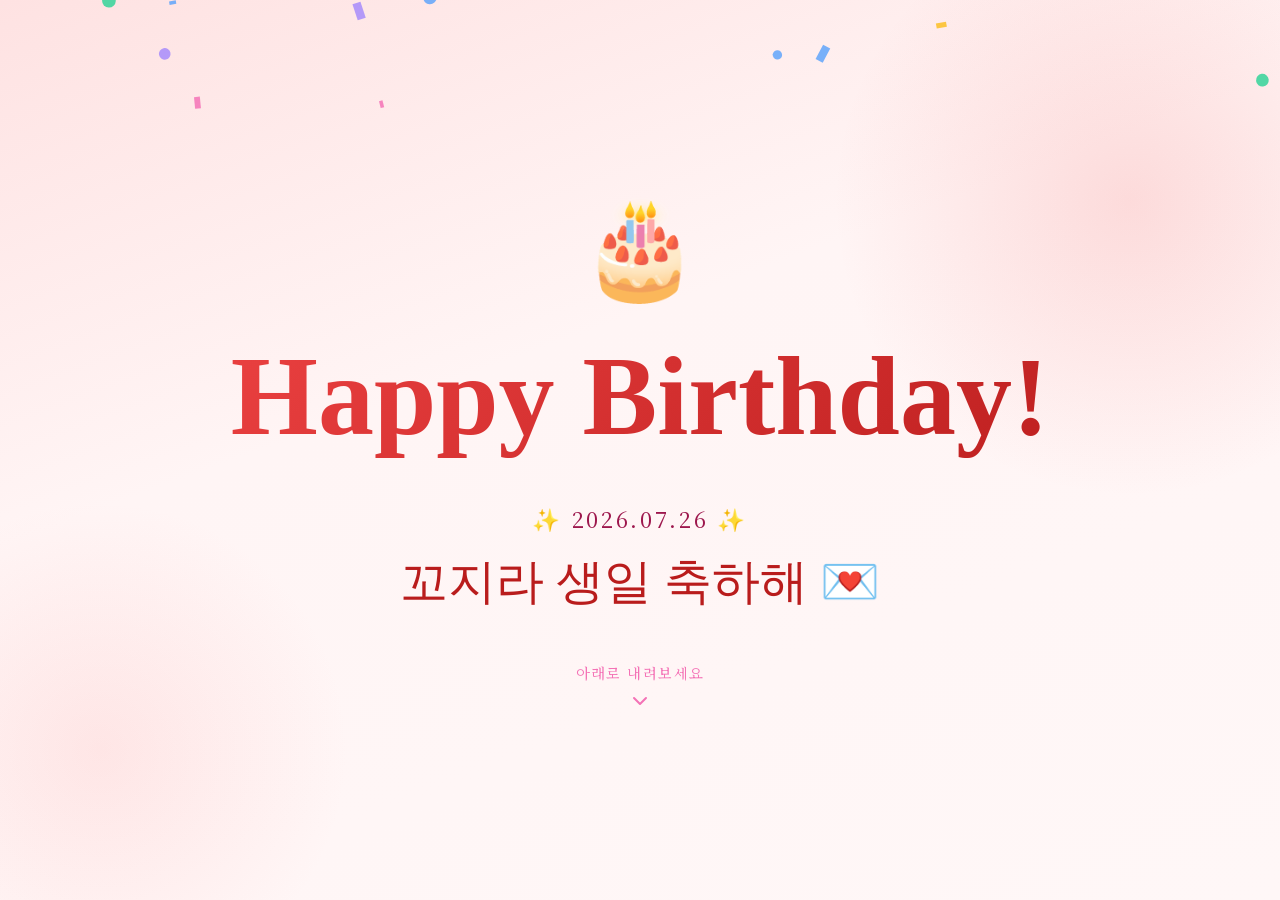
==== commit 2c55272e: "캐러셀 터치 이벤트 carousel 엘리먼트로 이동" ====
--- a/index.html
+++ b/index.html
@@ -535,12 +535,13 @@
 document.getElementById('prevBtn').onclick = () => { goTo(cur-1); resetAuto(); };
 document.getElementById('nextBtn').onclick = () => { goTo(cur+1); resetAuto(); };
 let tx=0, ty=0, isDragging=false;
-track.addEventListener('touchstart', e=>{
+const carousel = document.querySelector('.carousel');
+carousel.addEventListener('touchstart', e=>{
   tx=e.touches[0].clientX;
   ty=e.touches[0].clientY;
   isDragging=false;
 },{passive:true});
-track.addEventListener('touchmove', e=>{
+carousel.addEventListener('touchmove', e=>{
   const dx=e.touches[0].clientX-tx;
   const dy=e.touches[0].clientY-ty;
   if(!isDragging && Math.abs(dx)>Math.abs(dy) && Math.abs(dx)>8){
@@ -548,7 +549,7 @@
   }
   if(isDragging) e.preventDefault();
 },{passive:false});
-track.addEventListener('touchend', e=>{
+carousel.addEventListener('touchend', e=>{
   const dx=e.changedTouches[0].clientX-tx;
   const dy=e.changedTouches[0].clientY-ty;
   if(Math.abs(dx)>Math.abs(dy) && Math.abs(dx)>40){
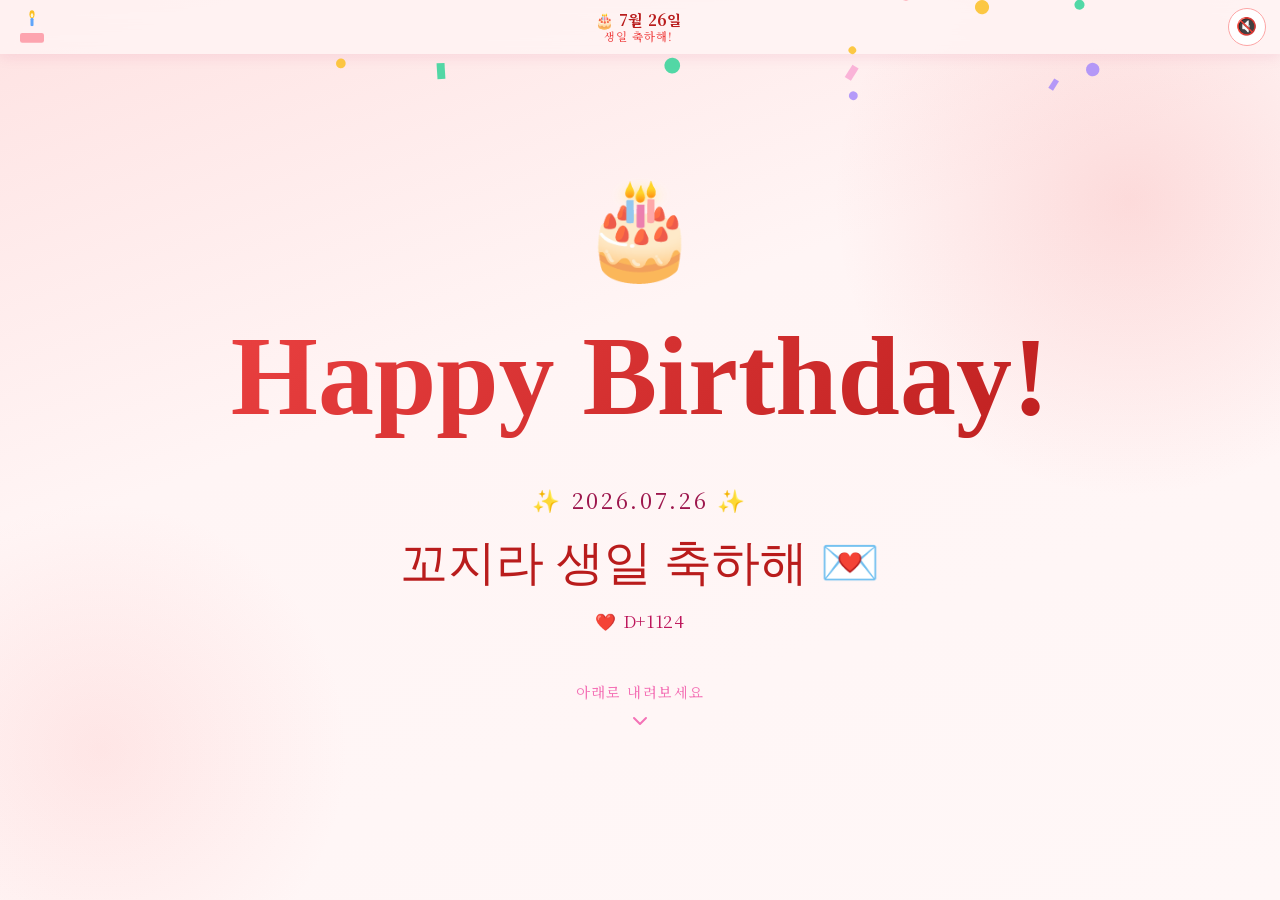
==== commit d77da44f: "상단 헤더(카운트다운·촛불·BGM), D+카운터, 선물 이미지, Firebase 댓글 연동 추가 Co-Authored-By: Claude Fable 5 <noreply@anthro" ====
--- a/index.html
+++ b/index.html
@@ -4,6 +4,8 @@
   <meta charset="UTF-8" />
   <meta name="viewport" content="width=device-width, initial-scale=1.0" />
   <title>Happy Birthday 🎂</title>
+  <script src="https://www.gstatic.com/firebasejs/10.12.2/firebase-app-compat.js"></script>
+  <script src="https://www.gstatic.com/firebasejs/10.12.2/firebase-firestore-compat.js"></script>
 </head>
 <body>
 <canvas id="confetti-canvas"></canvas>
@@ -67,15 +69,28 @@
   // src에 이미지 경로를 넣으면 이미지로 표시,
   // 비워두면 emoji가 표시됩니다
   gifts: [
-    { src: "",  emoji: "🧸" },
+    { src: "",  emoji: "✨" },
     { src: "",  emoji: "💐" },
     { src: "",  emoji: "🍰" },
     { src: "",  emoji: "💝" },
-    { src: "",  emoji: "✨" },
+    { src: "./img/선물.png",  emoji: "" },
   ],
 
   /* ── 5. 푸터 메시지 ────────────────────────────────────────── */
   footerMsg: "사랑해 💕",
+
+  /* ── 6. Firebase 설정 (댓글 공유용) ────────────────────────── */
+  // https://console.firebase.google.com 에서 프로젝트 만들고
+  // 웹 앱 등록 후 받은 firebaseConfig 값을 그대로 붙여넣으세요.
+  // 비워두면 댓글이 이 기기(localStorage)에만 저장됩니다.
+  firebase: {
+    apiKey: "AIzaSyDbo4-xUgR0jNroiwnsqx0tMqCtNDg8BMY",
+    authDomain: "happybd-8b471.firebaseapp.com",
+    projectId: "happybd-8b471",
+    storageBucket: "happybd-8b471.firebasestorage.app",
+    messagingSenderId: "830178188108",
+    appId: "1:830178188108:web:881d01968cea5217dc0de9",
+  },
 };
 
 /* ╔══════════════════════════════════════════════════════════════╗
@@ -103,7 +118,8 @@
 @keyframes bounce{0%,100%{transform:translateY(0)}50%{transform:translateY(-18px)}}
 .hero-title{font-family:'Dancing Script',cursive;font-size:clamp(2.8rem,10vw,7rem);background:linear-gradient(135deg,var(--rose),var(--deep));-webkit-background-clip:text;-webkit-text-fill-color:transparent;background-clip:text;line-height:1.3;padding:.0 1em .15em;margin-bottom:1rem;animation:fadeUp .9s ease both}
 .hero-sub{font-size:clamp(1rem,3vw,1.4rem);color:#9d174d;letter-spacing:.12em;animation:fadeUp 1.1s ease both;margin-bottom:1rem}
-.hero-name{font-family:'Dancing Script',cursive;font-size:clamp(1.8rem,6vw,3rem);color:var(--deep);animation:fadeUp 1.3s ease both;margin-bottom:3rem}
+.hero-name{font-family:'Dancing Script',cursive;font-size:clamp(1.8rem,6vw,3rem);color:var(--deep);animation:fadeUp 1.3s ease both;margin-bottom:.9rem}
+.hero-days{font-size:clamp(.88rem,2.6vw,1.05rem);color:#be185d;letter-spacing:.04em;animation:fadeUp 1.5s ease both;margin-bottom:3rem}
 .scroll-hint{animation:fadeUp 1.6s ease both,pulse 2s 2s infinite;color:#f472b6;font-size:.9rem;letter-spacing:.1em;display:flex;flex-direction:column;align-items:center;gap:.4rem}
 .scroll-hint svg{animation:arrowBounce 1.5s infinite}
 @keyframes arrowBounce{0%,100%{transform:translateY(0)}50%{transform:translateY(6px)}}
@@ -236,6 +252,23 @@
 .no-comment{text-align:center;color:#fca5a5;font-size:.9rem;padding:1.5rem 0}
 .reveal.visible{opacity:1;transform:translateY(0)}
 
+/* TOP HEADER */
+#top-header{position:fixed;top:0;left:0;right:0;z-index:800;display:flex;align-items:center;justify-content:space-between;padding:.4rem .9rem;background:rgba(255,245,245,.82);backdrop-filter:blur(10px);-webkit-backdrop-filter:blur(10px);box-shadow:0 2px 14px rgba(190,24,93,.1)}
+.hdr-cake{background:none;border:none;cursor:pointer;padding:.15rem;line-height:0;transition:transform .2s}
+.hdr-cake:hover{transform:scale(1.1)}
+.cake-flame{transform-origin:20px 9px;animation:flicker .9s infinite alternate;transition:opacity .4s}
+@keyframes flicker{from{transform:scaleY(1)}to{transform:scaleY(.8) scaleX(.92)}}
+.hdr-cake.out .cake-flame{opacity:0}
+.hdr-count{display:flex;flex-direction:column;align-items:center;line-height:1.25}
+.hdr-dday{font-size:.95rem;font-weight:700;color:var(--deep)}
+.hdr-timer{font-size:.72rem;color:var(--rose);letter-spacing:.08em}
+.hdr-bgm{width:38px;height:38px;border-radius:50%;border:1.5px solid #fca5a5;background:#fff;cursor:pointer;font-size:1.05rem;display:flex;align-items:center;justify-content:center;transition:transform .2s,background .2s;flex-shrink:0}
+.hdr-bgm:hover{transform:scale(1.08)}
+.hdr-bgm.on{background:#fee2e2;animation:bgmPulse 1.6s infinite}
+@keyframes bgmPulse{0%,100%{box-shadow:0 0 0 0 rgba(239,68,68,.35)}50%{box-shadow:0 0 0 7px rgba(239,68,68,0)}}
+.wish-toast{position:fixed;top:64px;left:50%;transform:translateX(-50%) translateY(-8px);background:rgba(255,255,255,.96);color:#b91c1c;font-size:.85rem;padding:.5rem 1.1rem;border-radius:999px;box-shadow:0 6px 20px rgba(190,24,93,.18);opacity:0;pointer-events:none;transition:opacity .35s,transform .35s;z-index:900;white-space:nowrap}
+.wish-toast.show{opacity:1;transform:translateX(-50%) translateY(0)}
+
 @media(max-width:640px){.carousel-btn.prev{left:4px}.carousel-btn.next{right:4px}.carousel-btn{width:36px;height:36px}}
 </style>`);
 
@@ -265,10 +298,31 @@
 
 const giftsHTML = CONFIG.gifts.map((g, i) => `
   <div class="gift-item" id="gi${i}">
-    ${g.src ? `<img src="${g.src}" alt="선물 ${i+1}">` : g.emoji}
+    ${g.src ? `<img src="${g.src}" alt="선물 ${i+1}" style="object-fit:contain;width:88%;height:88%">` : g.emoji}
   </div>`).join('');
 
 document.getElementById('app').innerHTML = `
+<!-- TOP HEADER -->
+<header id="top-header">
+  <button class="hdr-cake" id="hdrCake" title="촛불을 불어봐!" aria-label="촛불 불기">
+    <svg width="30" height="36" viewBox="0 0 40 48" xmlns="http://www.w3.org/2000/svg">
+      <g class="cake-flame">
+        <ellipse cx="20" cy="7" rx="3.4" ry="5.5" fill="#fbbf24"/>
+        <ellipse cx="20" cy="8.5" rx="1.7" ry="2.8" fill="#fff7d6"/>
+      </g>
+      <rect x="18" y="12" width="4" height="11" rx="1.6" fill="#60a5fa"/>
+      <rect x="8" y="23" width="24" height="10" rx="3" fill="#fff1f2"/>
+      <rect x="4" y="32" width="32" height="13" rx="3" fill="#fda4af"/>
+    </svg>
+  </button>
+  <div class="hdr-count">
+    <span class="hdr-dday" id="hdrDday"></span>
+    <span class="hdr-timer" id="hdrTimer"></span>
+  </div>
+  <button class="hdr-bgm" id="hdrBgm" title="배경음악" aria-label="배경음악 재생">🔇</button>
+</header>
+<div class="wish-toast" id="wishToast">소원 빌었어? 🌠</div>
+
 <!-- HERO -->
 <section id="hero">
   <div class="hearts" id="hearts-container"></div>
@@ -276,6 +330,7 @@
   <h1 class="hero-title">Happy Birthday!</h1>
   <p class="hero-sub">${CONFIG.subtitle}</p>
   <p class="hero-name">${CONFIG.heroMsg}</p>
+  <p class="hero-days" id="heroDays"></p>
   <div class="scroll-hint">
     <span>아래로 내려보세요</span>
     <svg width="24" height="24" viewBox="0 0 24 24" fill="none" stroke="currentColor" stroke-width="2" stroke-linecap="round" stroke-linejoin="round">
@@ -587,7 +642,16 @@
   {x:-150,y:-30,r:-15},{x:150,y:-20,r:18},{x:0,y:-170,r:5},
 ];
 document.getElementById('giftWrap').onclick = function(){
-  if(this.classList.contains('popped')) return;
+  if(this.classList.contains('popped')){
+    this.classList.remove('popped');
+    GIFT_POS.forEach((_,i)=>{
+      const el=document.getElementById('gi'+i);
+      if(!el) return;
+      el.style.transform='translate(0,0) scale(.3) rotate(0deg)';
+      el.style.opacity='0';
+    });
+    return;
+  }
   this.classList.add('popped');
   GIFT_POS.forEach((pos,i)=>{
     const el=document.getElementById('gi'+i);
@@ -597,6 +661,77 @@
       el.style.opacity='1';
     }, i*80);
   });
+};
+
+/* ── TOP HEADER: 카운트다운 · 촛불 · BGM ──────────────────────── */
+const BDAY_Y = 2026, BDAY_M = 6, BDAY_D = 26; // 7월 26일 (month는 0부터)
+const hdrDdayEl  = document.getElementById('hdrDday');
+const hdrTimerEl = document.getElementById('hdrTimer');
+
+function updateCountdown(){
+  const now = new Date();
+  if(now.getFullYear()===BDAY_Y && now.getMonth()===BDAY_M && now.getDate()===BDAY_D){
+    hdrDdayEl.textContent = '🎉 오늘이야!!';
+    hdrTimerEl.textContent = 'Happy Birthday 🎂';
+    return;
+  }
+  const diff = new Date(BDAY_Y, BDAY_M, BDAY_D) - now;
+  if(diff > 0){
+    const d = Math.floor(diff/86400000);
+    const h = Math.floor(diff%86400000/3600000);
+    const m = Math.floor(diff%3600000/60000);
+    const s = Math.floor(diff%60000/1000);
+    hdrDdayEl.textContent = d===0 ? '내일이 생일!' : `생일까지 D-${d}`;
+    hdrTimerEl.textContent = `${String(h).padStart(2,'0')}:${String(m).padStart(2,'0')}:${String(s).padStart(2,'0')}`;
+  } else {
+    hdrDdayEl.textContent = '🎂 7월 26일';
+    hdrTimerEl.textContent = '생일 축하해!';
+  }
+}
+updateCountdown();
+setInterval(updateCountdown, 1000);
+
+/* 함께한 날 카운터 (2023-11-09 = 1일) */
+const FIRST_DAY = new Date(2023, 10, 9);
+function updateDays(){
+  const now = new Date();
+  const today = new Date(now.getFullYear(), now.getMonth(), now.getDate());
+  const days = Math.floor((today - FIRST_DAY)/86400000) + 1;
+  document.getElementById('heroDays').textContent = `❤️ D+${days}`;
+}
+updateDays();
+setInterval(updateDays, 60000);
+
+/* 촛불 불기 */
+const hdrCake   = document.getElementById('hdrCake');
+const wishToast = document.getElementById('wishToast');
+let toastTimer = null;
+function showToast(msg){
+  wishToast.textContent = msg;
+  wishToast.classList.add('show');
+  clearTimeout(toastTimer);
+  toastTimer = setTimeout(()=>wishToast.classList.remove('show'), 2200);
+}
+hdrCake.onclick = () => {
+  hdrCake.classList.toggle('out');
+  showToast(hdrCake.classList.contains('out') ? '후~ 소원 빌었어? 🌠' : '촛불 다시 켰다! 🕯️');
+};
+
+/* BGM (모바일은 사용자 터치로만 재생 가능 → 버튼 토글) */
+const bgm = new Audio('./bgm/happy-birthday.mp3');
+bgm.loop = true;
+const hdrBgm = document.getElementById('hdrBgm');
+hdrBgm.onclick = () => {
+  if(bgm.paused){
+    bgm.play().then(()=>{
+      hdrBgm.textContent = '🎵';
+      hdrBgm.classList.add('on');
+    }).catch(()=>showToast('음악 파일을 불러올 수 없어요 😢'));
+  } else {
+    bgm.pause();
+    hdrBgm.textContent = '🔇';
+    hdrBgm.classList.remove('on');
+  }
 };
 
 /* ── SCROLL REVEAL (내부 요소) ─────────────────────────────────── */
@@ -651,56 +786,93 @@
   charCount.textContent = `${commentText.value.length} / 200`;
 });
 
-// 댓글 불러오기
-function loadComments() {
-  const data = JSON.parse(localStorage.getItem(STORAGE_KEY) || '[]');
-  commentList.innerHTML = data.length
-    ? data.map((c, i) => renderCard(c, i)).join('')
-    : '<p class="no-comment">아직 댓글이 없어요. 첫 번째로 남겨봐요! 🎉</p>';
-}
-
-function renderCard(c, idx) {
+// HTML 이스케이프 (공유 DB라 안전하게)
+function esc(s){return String(s).replace(/[&<>"']/g,c=>({'&':'&amp;','<':'&lt;','>':'&gt;','"':'&quot;',"'":'&#39;'}[c]))}
+
+function renderCard(c, key) {
   return `<div class="comment-card">
-    <button class="comment-delete" onclick="deleteComment(${idx})" title="삭제">✕</button>
+    <button class="comment-delete" onclick="deleteComment('${key}')" title="삭제">✕</button>
     <div class="comment-avatar">${c.emoji}</div>
     <div class="comment-body">
       <div class="comment-meta">
-        <span class="comment-author">${c.name}</span>
-        <span class="comment-time">${c.time}</span>
+        <span class="comment-author">${esc(c.name)}</span>
+        <span class="comment-time">${c.time || ''}</span>
       </div>
-      <div class="comment-msg">${c.msg}</div>
+      <div class="comment-msg">${esc(c.msg)}</div>
     </div>
   </div>`;
 }
 
-function deleteComment(idx) {
-  const data = JSON.parse(localStorage.getItem(STORAGE_KEY) || '[]');
-  data.splice(idx, 1);
-  localStorage.setItem(STORAGE_KEY, JSON.stringify(data));
-  loadComments();
-}
+const EMPTY_HTML = '<p class="no-comment">아직 댓글이 없어요. 첫 번째로 남겨봐요! 🎉</p>';
 
 function formatTime() {
   const d = new Date();
   return `${d.getMonth()+1}/${d.getDate()} ${String(d.getHours()).padStart(2,'0')}:${String(d.getMinutes()).padStart(2,'0')}`;
 }
 
-// 댓글 등록
-document.getElementById('commentSubmit').onclick = () => {
-  const name = commentName.value.trim() || '익명';
-  const msg  = commentText.value.trim();
-  if (!msg) { commentText.focus(); return; }
-
-  const data = JSON.parse(localStorage.getItem(STORAGE_KEY) || '[]');
-  data.unshift({ emoji: selectedEmoji, name, msg, time: formatTime() });
-  localStorage.setItem(STORAGE_KEY, JSON.stringify(data));
-
-  commentText.value = '';
-  charCount.textContent = '0 / 200';
+/* Firebase 초기화 (설정이 비어있으면 localStorage 폴백) */
+let db = null;
+try {
+  if (CONFIG.firebase && CONFIG.firebase.apiKey) {
+    firebase.initializeApp(CONFIG.firebase);
+    db = firebase.firestore();
+  }
+} catch(e) { console.error('Firebase 초기화 실패:', e); }
+
+if (db) {
+  /* ── Firestore: 실시간 공유 댓글 ── */
+  db.collection('comments').orderBy('createdAt', 'desc').onSnapshot(snap => {
+    commentList.innerHTML = snap.empty
+      ? EMPTY_HTML
+      : snap.docs.map(d => renderCard(d.data(), d.id)).join('');
+  }, err => {
+    console.error('댓글 불러오기 실패:', err);
+    commentList.innerHTML = '<p class="no-comment">댓글을 불러오지 못했어요 😢</p>';
+  });
+
+  window.deleteComment = (id) => db.collection('comments').doc(id).delete();
+
+  document.getElementById('commentSubmit').onclick = () => {
+    const name = commentName.value.trim() || '익명';
+    const msg  = commentText.value.trim();
+    if (!msg) { commentText.focus(); return; }
+    db.collection('comments').add({
+      emoji: selectedEmoji, name, msg, time: formatTime(),
+      createdAt: firebase.firestore.FieldValue.serverTimestamp()
+    }).catch(e => console.error('댓글 등록 실패:', e));
+    commentText.value = '';
+    charCount.textContent = '0 / 200';
+  };
+} else {
+  /* ── localStorage 폴백 (Firebase 설정 전) ── */
+  const loadComments = () => {
+    const data = JSON.parse(localStorage.getItem(STORAGE_KEY) || '[]');
+    commentList.innerHTML = data.length
+      ? data.map((c, i) => renderCard(c, i)).join('')
+      : EMPTY_HTML;
+  };
+
+  window.deleteComment = (idx) => {
+    const data = JSON.parse(localStorage.getItem(STORAGE_KEY) || '[]');
+    data.splice(Number(idx), 1);
+    localStorage.setItem(STORAGE_KEY, JSON.stringify(data));
+    loadComments();
+  };
+
+  document.getElementById('commentSubmit').onclick = () => {
+    const name = commentName.value.trim() || '익명';
+    const msg  = commentText.value.trim();
+    if (!msg) { commentText.focus(); return; }
+    const data = JSON.parse(localStorage.getItem(STORAGE_KEY) || '[]');
+    data.unshift({ emoji: selectedEmoji, name, msg, time: formatTime() });
+    localStorage.setItem(STORAGE_KEY, JSON.stringify(data));
+    commentText.value = '';
+    charCount.textContent = '0 / 200';
+    loadComments();
+  };
+
   loadComments();
-};
-
-loadComments();
+}
 </script>
 </body>
 </html>
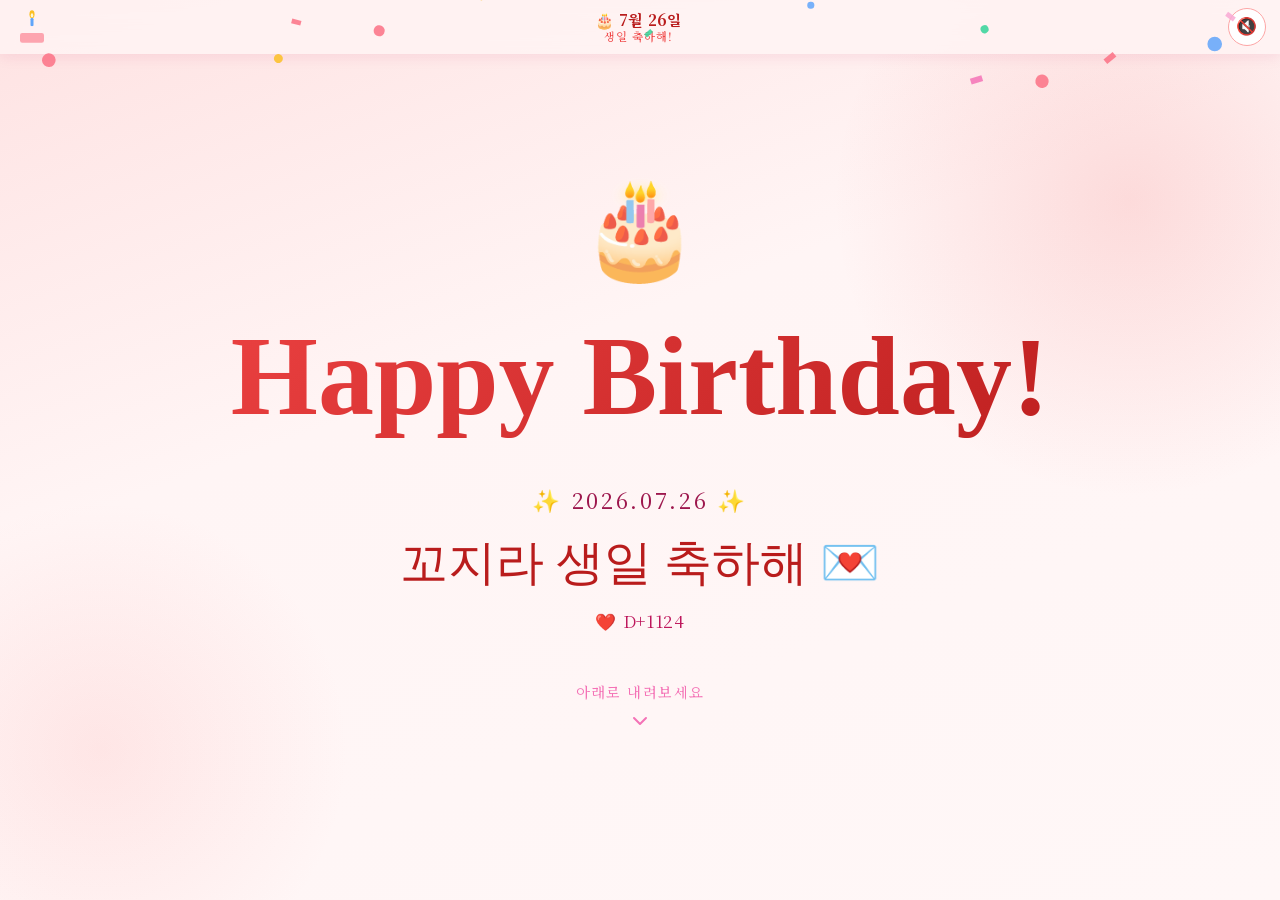
==== commit 03e1098d: "모바일 뷰포트 잘림 수정 (100dvh 적용, 타임라인 여백 조정) Co-Authored-By: Claude Fable 5 <noreply@anthropic.com>" ====
--- a/index.html
+++ b/index.html
@@ -106,12 +106,12 @@
 :root{--pink:#fca5a5;--rose:#ef4444;--deep:#b91c1c;--cream:#fff5f5;--gold:#f59e0b;--white:#ffffff}
 html,body{height:100%;margin:0}
 body{font-family:'Noto Serif KR',serif;background:var(--cream);overflow:hidden}
-#app{height:100vh;overflow-y:scroll;scroll-snap-type:y mandatory;scroll-behavior:smooth}
+#app{height:100vh;height:100dvh;overflow-y:scroll;scroll-snap-type:y mandatory;scroll-behavior:smooth}
 
 #confetti-canvas{position:fixed;top:0;left:0;width:100%;height:100%;pointer-events:none;z-index:9999}
 
 /* HERO */
-#hero{height:100vh;scroll-snap-align:start;display:flex;flex-direction:column;align-items:center;justify-content:center;background:linear-gradient(160deg,#fee2e2 0%,#fff5f5 40%,#fff7f7 100%);position:relative;overflow:hidden;text-align:center;padding:2rem 5rem 3rem}
+#hero{height:100vh;height:100dvh;scroll-snap-align:start;display:flex;flex-direction:column;align-items:center;justify-content:center;background:linear-gradient(160deg,#fee2e2 0%,#fff5f5 40%,#fff7f7 100%);position:relative;overflow:hidden;text-align:center;padding:2rem 5rem 3rem}
 #hero::before{content:'';position:absolute;width:600px;height:600px;background:radial-gradient(circle,rgba(239,68,68,.15) 0%,transparent 70%);top:-100px;right:-150px;border-radius:50%}
 #hero::after{content:'';position:absolute;width:500px;height:500px;background:radial-gradient(circle,rgba(252,165,165,.2) 0%,transparent 70%);bottom:-100px;left:-150px;border-radius:50%}
 .hero-emoji{font-size:clamp(3rem,10vw,6rem);animation:bounce 2s infinite;margin-bottom:1rem}
@@ -130,7 +130,7 @@
 @keyframes floatHeart{0%{transform:translateY(110vh) rotate(0deg);opacity:0}10%{opacity:.7}90%{opacity:.4}100%{transform:translateY(-10vh) rotate(720deg);opacity:0}}
 
 /* TIMELINE */
-#timeline{height:100vh;scroll-snap-align:start;background:linear-gradient(160deg,#fee2e2 0%,#fff5f5 40%,#fff7f7 100%);padding:3rem 0 2rem;display:flex;flex-direction:column;align-items:center;overflow:hidden}
+#timeline{height:100vh;height:100dvh;scroll-snap-align:start;background:linear-gradient(160deg,#fee2e2 0%,#fff5f5 40%,#fff7f7 100%);padding:3.8rem 0 1rem;display:flex;flex-direction:column;align-items:center;overflow:hidden}
 .section-title{font-family:'Dancing Script',cursive;font-size:clamp(2rem,6vw,3.5rem);color:var(--deep);text-align:center;margin-bottom:.5rem}
 .section-line{width:60px;height:3px;background:linear-gradient(90deg,var(--rose),var(--pink));border-radius:2px;margin:0 auto 3rem}
 .carousel-wrap{width:100%;max-width:860px;padding:0 1rem;position:relative;flex:1;display:flex;flex-direction:column;justify-content:center;min-height:0}
@@ -138,7 +138,7 @@
 .carousel-track{display:flex;transition:transform .5s cubic-bezier(.4,0,.2,1)}
 .slide{min-width:100%;position:relative;background:#fff}
 .slide-img-wrap{width:100%;background:linear-gradient(135deg,#fee2e2,#fecaca);display:flex;align-items:center;justify-content:center;min-height:200px}
-.slide-img-wrap img{max-width:100%;max-height:55vh;width:auto;height:auto;display:block;object-fit:contain}
+.slide-img-wrap img{max-width:100%;max-height:55vh;max-height:48dvh;width:auto;height:auto;display:block;object-fit:contain}
 .slide-placeholder{display:flex;flex-direction:column;align-items:center;gap:.8rem;color:#f9a8d4}
 .slide-placeholder span{font-size:.9rem;color:#d1a3c4}
 .slide-caption{padding:1.2rem 1.8rem 1.5rem;background:#fff}
@@ -153,7 +153,7 @@
 .dot.active{background:var(--rose);transform:scale(1.3)}
 
 /* LETTER */
-#letter-section{height:100vh;scroll-snap-align:start;background:linear-gradient(160deg,#fee2e2 0%,#fff5f5 40%,#fff7f7 100%);display:flex;flex-direction:column;align-items:center;justify-content:center;padding:3rem 1.5rem;overflow:hidden}
+#letter-section{height:100vh;height:100dvh;scroll-snap-align:start;background:linear-gradient(160deg,#fee2e2 0%,#fff5f5 40%,#fff7f7 100%);display:flex;flex-direction:column;align-items:center;justify-content:center;padding:3rem 1.5rem;overflow:hidden}
 .envelope-wrap{perspective:1000px;cursor:pointer;user-select:none;filter:drop-shadow(0 16px 40px rgba(180,30,30,.22))}
 
 /* ── 봉투 SVG 애니메이션 ── */
@@ -191,7 +191,7 @@
 .letter-sign{display:block;margin-top:1rem;font-family:'Dancing Script',cursive;font-size:1.25rem;color:#e53935;text-align:right;white-space:pre-wrap}
 
 /* GIFT */
-#gift-section{height:100vh;scroll-snap-align:start;background:linear-gradient(160deg,#fee2e2 0%,#fff5f5 40%,#fff7f7 100%);display:flex;flex-direction:column;align-items:center;justify-content:center;padding:3rem 1.5rem;position:relative;overflow:hidden}
+#gift-section{height:100vh;height:100dvh;scroll-snap-align:start;background:linear-gradient(160deg,#fee2e2 0%,#fff5f5 40%,#fff7f7 100%);display:flex;flex-direction:column;align-items:center;justify-content:center;padding:3rem 1.5rem;position:relative;overflow:hidden}
 .gift-wrap{cursor:pointer;user-select:none;position:relative;width:clamp(160px,45vw,240px)}
 .box-svg{width:100%;filter:drop-shadow(0 16px 32px rgba(190,24,93,.2));transition:transform .3s}
 .gift-wrap:hover .box-svg{transform:scale(1.05) rotate(-2deg)}
@@ -211,7 +211,7 @@
 .section-visible{animation:sectionIn .75s cubic-bezier(.4,0,.2,1) both}
 
 /* COMMENTS */
-#comment-section{height:100vh;scroll-snap-align:start;background:linear-gradient(160deg,#fee2e2 0%,#fff5f5 40%,#fff7f7 100%);padding:4rem 1.5rem 1.5rem;display:flex;flex-direction:column;align-items:center;gap:.6rem;overflow:hidden}
+#comment-section{height:100vh;height:100dvh;scroll-snap-align:start;background:linear-gradient(160deg,#fee2e2 0%,#fff5f5 40%,#fff7f7 100%);padding:4rem 1.5rem 1.5rem;display:flex;flex-direction:column;align-items:center;gap:.6rem;overflow:hidden}
 .comment-wrap{width:100%;max-width:560px;flex:1;display:flex;flex-direction:column;gap:.8rem;min-height:0}
 .comment-list{flex:1;overflow-y:auto;display:flex;flex-direction:column;gap:.8rem;padding-right:.3rem}
 .comment-list::-webkit-scrollbar{width:4px}
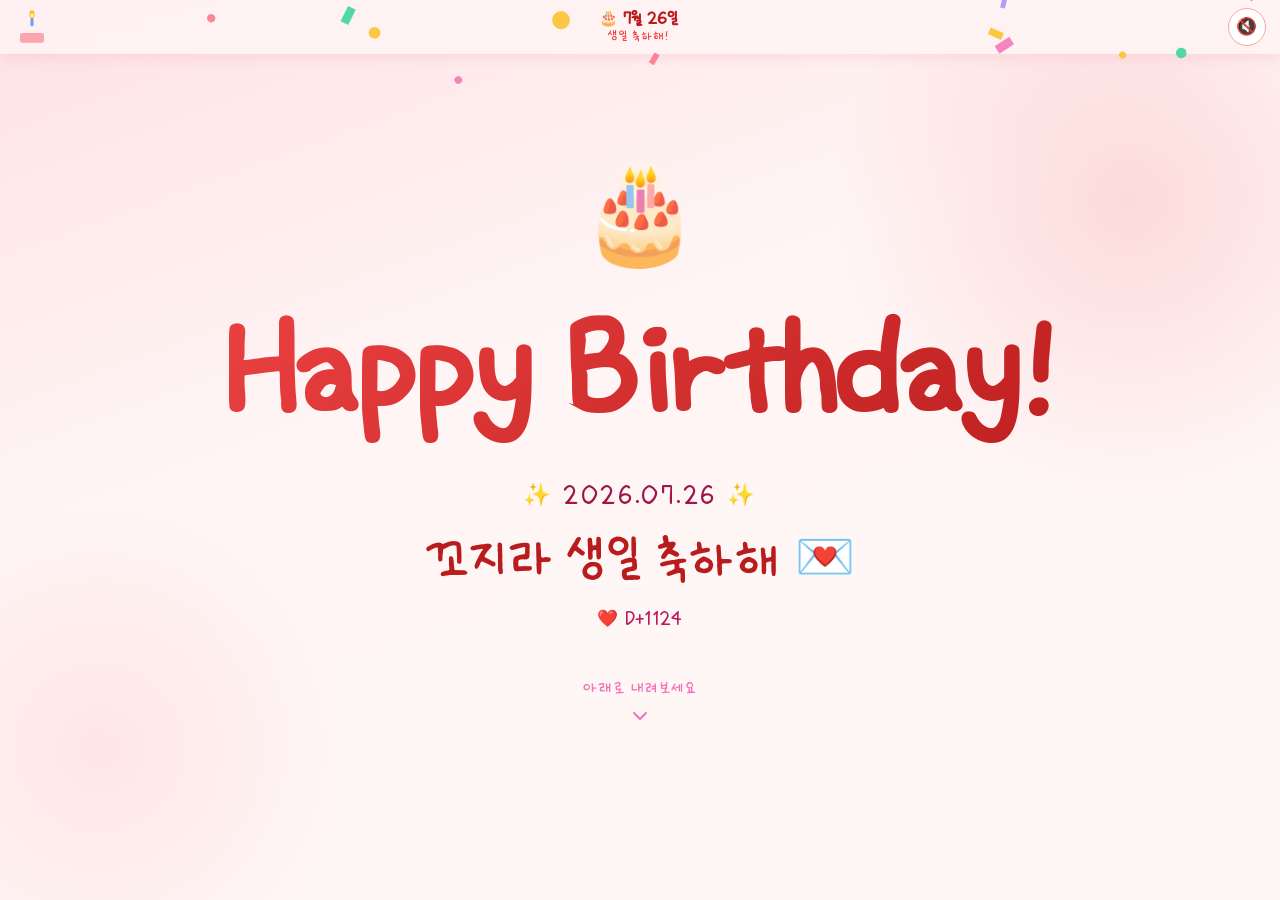
==== commit e3636287: "아영체 폰트 전체 적용, 캐러셀 여백 제거 및 레이아웃 조정 Co-Authored-By: Claude Fable 5 <noreply@anthropic.com>" ====
--- a/index.html
+++ b/index.html
@@ -101,11 +101,12 @@
 document.head.insertAdjacentHTML('beforeend', `
 <link href="fonts/fonts.css" rel="stylesheet">
 <style>
+@font-face{font-family:'Ahyoung';src:url('fonts/Griun_AhyoungsHandwriteIn2019-Rg.ttf') format('truetype');font-display:swap}
 *,*::before,*::after{box-sizing:border-box;margin:0;padding:0;user-select:none;-webkit-user-drag:none;-webkit-tap-highlight-color:transparent}
 img{pointer-events:none}
 :root{--pink:#fca5a5;--rose:#ef4444;--deep:#b91c1c;--cream:#fff5f5;--gold:#f59e0b;--white:#ffffff}
 html,body{height:100%;margin:0}
-body{font-family:'Noto Serif KR',serif;background:var(--cream);overflow:hidden}
+body{font-family:'Ahyoung','Noto Serif KR',serif;background:var(--cream);overflow:hidden}
 #app{height:100vh;height:100dvh;overflow-y:scroll;scroll-snap-type:y mandatory;scroll-behavior:smooth}
 
 #confetti-canvas{position:fixed;top:0;left:0;width:100%;height:100%;pointer-events:none;z-index:9999}
@@ -116,9 +117,9 @@
 #hero::after{content:'';position:absolute;width:500px;height:500px;background:radial-gradient(circle,rgba(252,165,165,.2) 0%,transparent 70%);bottom:-100px;left:-150px;border-radius:50%}
 .hero-emoji{font-size:clamp(3rem,10vw,6rem);animation:bounce 2s infinite;margin-bottom:1rem}
 @keyframes bounce{0%,100%{transform:translateY(0)}50%{transform:translateY(-18px)}}
-.hero-title{font-family:'Dancing Script',cursive;font-size:clamp(2.8rem,10vw,7rem);background:linear-gradient(135deg,var(--rose),var(--deep));-webkit-background-clip:text;-webkit-text-fill-color:transparent;background-clip:text;line-height:1.3;padding:.0 1em .15em;margin-bottom:1rem;animation:fadeUp .9s ease both}
+.hero-title{font-family:'Ahyoung',cursive;font-size:clamp(2.8rem,10vw,7rem);background:linear-gradient(135deg,var(--rose),var(--deep));-webkit-background-clip:text;-webkit-text-fill-color:transparent;background-clip:text;line-height:1.3;padding:.0 1em .15em;margin-bottom:1rem;animation:fadeUp .9s ease both}
 .hero-sub{font-size:clamp(1rem,3vw,1.4rem);color:#9d174d;letter-spacing:.12em;animation:fadeUp 1.1s ease both;margin-bottom:1rem}
-.hero-name{font-family:'Dancing Script',cursive;font-size:clamp(1.8rem,6vw,3rem);color:var(--deep);animation:fadeUp 1.3s ease both;margin-bottom:.9rem}
+.hero-name{font-family:'Ahyoung',cursive;font-size:clamp(1.8rem,6vw,3rem);color:var(--deep);animation:fadeUp 1.3s ease both;margin-bottom:.9rem}
 .hero-days{font-size:clamp(.88rem,2.6vw,1.05rem);color:#be185d;letter-spacing:.04em;animation:fadeUp 1.5s ease both;margin-bottom:3rem}
 .scroll-hint{animation:fadeUp 1.6s ease both,pulse 2s 2s infinite;color:#f472b6;font-size:.9rem;letter-spacing:.1em;display:flex;flex-direction:column;align-items:center;gap:.4rem}
 .scroll-hint svg{animation:arrowBounce 1.5s infinite}
@@ -130,18 +131,20 @@
 @keyframes floatHeart{0%{transform:translateY(110vh) rotate(0deg);opacity:0}10%{opacity:.7}90%{opacity:.4}100%{transform:translateY(-10vh) rotate(720deg);opacity:0}}
 
 /* TIMELINE */
-#timeline{height:100vh;height:100dvh;scroll-snap-align:start;background:linear-gradient(160deg,#fee2e2 0%,#fff5f5 40%,#fff7f7 100%);padding:3.8rem 0 1rem;display:flex;flex-direction:column;align-items:center;overflow:hidden}
-.section-title{font-family:'Dancing Script',cursive;font-size:clamp(2rem,6vw,3.5rem);color:var(--deep);text-align:center;margin-bottom:.5rem}
+#timeline{height:100vh;height:100dvh;scroll-snap-align:start;background:linear-gradient(160deg,#fee2e2 0%,#fff5f5 40%,#fff7f7 100%);padding:.8rem 0 4rem;display:flex;flex-direction:column;align-items:center;overflow:hidden}
+#timeline .section-title{margin-top:7rem}
+#timeline .section-line{margin-bottom:.6rem}
+.section-title{font-family:'Ahyoung',cursive;font-size:clamp(2rem,6vw,3.5rem);color:var(--deep);text-align:center;margin-bottom:.5rem}
 .section-line{width:60px;height:3px;background:linear-gradient(90deg,var(--rose),var(--pink));border-radius:2px;margin:0 auto 3rem}
 .carousel-wrap{width:100%;max-width:860px;padding:0 1rem;position:relative;flex:1;display:flex;flex-direction:column;justify-content:center;min-height:0}
-.carousel{overflow:hidden;border-radius:24px;box-shadow:0 20px 60px rgba(190,24,93,.15);flex:1;min-height:0}
+.carousel{overflow:hidden;border-radius:24px;box-shadow:0 20px 60px rgba(190,24,93,.15)}
 .carousel-track{display:flex;transition:transform .5s cubic-bezier(.4,0,.2,1)}
 .slide{min-width:100%;position:relative;background:#fff}
-.slide-img-wrap{width:100%;background:linear-gradient(135deg,#fee2e2,#fecaca);display:flex;align-items:center;justify-content:center;min-height:200px}
-.slide-img-wrap img{max-width:100%;max-height:55vh;max-height:48dvh;width:auto;height:auto;display:block;object-fit:contain}
+.slide-img-wrap{width:100%;background:linear-gradient(135deg,#fee2e2,#fecaca);display:flex;align-items:center;justify-content:center;height:40vh;height:40dvh;min-height:200px}
+.slide-img-wrap img{max-width:100%;max-height:100%;width:auto;height:auto;display:block;object-fit:contain}
 .slide-placeholder{display:flex;flex-direction:column;align-items:center;gap:.8rem;color:#f9a8d4}
 .slide-placeholder span{font-size:.9rem;color:#d1a3c4}
-.slide-caption{padding:1.2rem 1.8rem 1.5rem;background:#fff}
+.slide-caption{padding:.8rem 1.5rem .9rem;background:#fff}
 .slide-date{font-size:.78rem;color:var(--rose);letter-spacing:.1em;margin-bottom:.3rem}
 .slide-desc{font-size:clamp(.9rem,2vw,1rem);color:#4a1942;line-height:1.7}
 .carousel-btn{position:absolute;top:38%;transform:translateY(-50%);width:44px;height:44px;border-radius:50%;border:none;background:rgba(255,255,255,.95);box-shadow:0 4px 16px rgba(190,24,93,.2);cursor:pointer;display:flex;align-items:center;justify-content:center;transition:background .2s,transform .2s;z-index:10;color:var(--deep)}
@@ -187,8 +190,8 @@
   padding-top:var(--line-h);
   background-position-y: 0;
 }
-.letter-inner{font-size:1.1rem;line-height:var(--line-h);color:#3e1a1a;white-space:pre-wrap;font-family:'Nanum Pen Script',cursive}
-.letter-sign{display:block;margin-top:1rem;font-family:'Dancing Script',cursive;font-size:1.25rem;color:#e53935;text-align:right;white-space:pre-wrap}
+.letter-inner{font-size:1.1rem;line-height:var(--line-h);color:#3e1a1a;white-space:pre-wrap;font-family:'Ahyoung','Nanum Pen Script',cursive}
+.letter-sign{display:block;margin-top:1rem;font-family:'Ahyoung',cursive;font-size:1.25rem;color:#e53935;text-align:right;white-space:pre-wrap}
 
 /* GIFT */
 #gift-section{height:100vh;height:100dvh;scroll-snap-align:start;background:linear-gradient(160deg,#fee2e2 0%,#fff5f5 40%,#fff7f7 100%);display:flex;flex-direction:column;align-items:center;justify-content:center;padding:3rem 1.5rem;position:relative;overflow:hidden}
@@ -222,7 +225,7 @@
 .comment-form-top{display:flex;align-items:center;gap:.8rem}
 .emoji-pick-btn{font-size:2rem;background:#fff5f5;border:2px solid #fca5a5;border-radius:50%;width:52px;height:52px;cursor:pointer;transition:transform .2s;flex-shrink:0;display:flex;align-items:center;justify-content:center}
 .emoji-pick-btn:hover{transform:scale(1.1)}
-.comment-name{flex:1;min-width:0;border:1.5px solid #fecaca;border-radius:10px;padding:.6rem 1rem;font-size:.95rem;font-family:'Noto Serif KR',serif;outline:none;transition:border-color .2s;user-select:text;box-sizing:border-box}
+.comment-name{flex:1;min-width:0;border:1.5px solid #fecaca;border-radius:10px;padding:.6rem 1rem;font-size:.95rem;font-family:'Ahyoung','Noto Serif KR',serif;outline:none;transition:border-color .2s;user-select:text;box-sizing:border-box}
 .comment-name:focus{border-color:#ef4444}
 
 /* 이모지 팔레트 */
@@ -231,11 +234,11 @@
 .emoji-opt{font-size:1.5rem;background:none;border:none;cursor:pointer;border-radius:8px;padding:.2rem;transition:background .15s,transform .15s;line-height:1}
 .emoji-opt:hover{background:#fecaca;transform:scale(1.2)}
 
-.comment-text{border:1.5px solid #fecaca;border-radius:10px;padding:.8rem 1rem;font-size:.95rem;font-family:'Noto Serif KR',serif;resize:none;outline:none;transition:border-color .2s;line-height:1.7;user-select:text}
+.comment-text{border:1.5px solid #fecaca;border-radius:10px;padding:.8rem 1rem;font-size:.95rem;font-family:'Ahyoung','Noto Serif KR',serif;resize:none;outline:none;transition:border-color .2s;line-height:1.7;user-select:text}
 .comment-text:focus{border-color:#ef4444}
 .comment-form-bottom{display:flex;justify-content:space-between;align-items:center}
 .comment-count{font-size:.78rem;color:#fca5a5}
-.comment-submit{background:linear-gradient(135deg,#ef4444,#b91c1c);color:#fff;border:none;border-radius:10px;padding:.6rem 1.4rem;font-size:.9rem;font-family:'Noto Serif KR',serif;cursor:pointer;transition:opacity .2s,transform .2s}
+.comment-submit{background:linear-gradient(135deg,#ef4444,#b91c1c);color:#fff;border:none;border-radius:10px;padding:.6rem 1.4rem;font-size:.9rem;font-family:'Ahyoung','Noto Serif KR',serif;cursor:pointer;transition:opacity .2s,transform .2s}
 .comment-submit:hover{opacity:.88;transform:translateY(-1px)}
 .comment-submit:active{transform:translateY(0)}
 
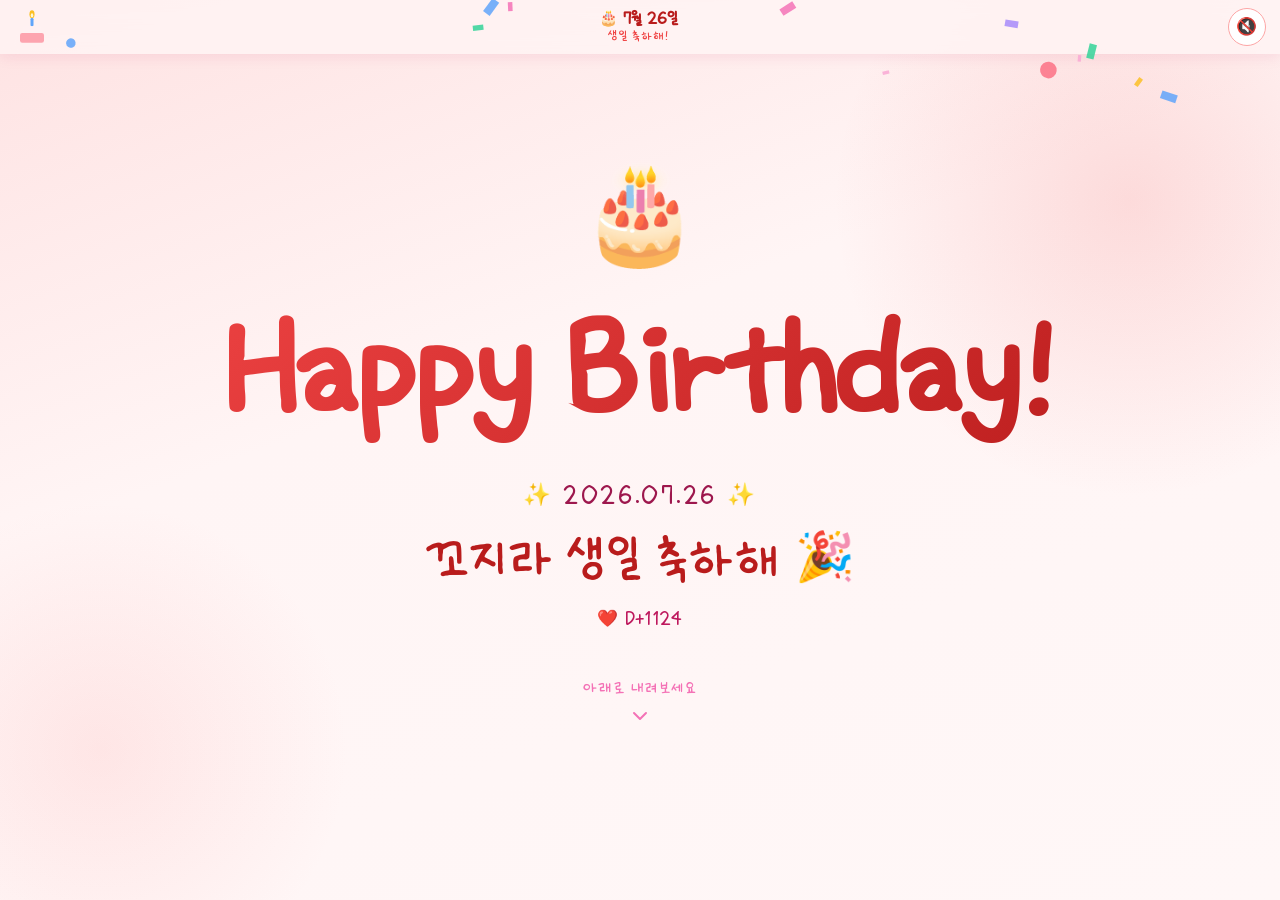
==== commit 9a51423c: "미사용 폰트 정리 (아영체만 유지), 히어로 이모지 폭죽으로 변경 Co-Authored-By: Claude Fable 5 <noreply@anthropic.com>" ====
--- a/index.html
+++ b/index.html
@@ -21,7 +21,7 @@
   /* ── 1. 기본 정보 ──────────────────────────────────────────── */
   name:     "쏭현석!",          // 남자친구이름
   subtitle: "✨ 2026.07.26 ✨",
-  heroMsg:  "꼬지라 생일 축하해 💌",
+  heroMsg:  "꼬지라 생일 축하해 🎉",
 
   /* ── 2. 추억 타임라인 (사진 10장) ──────────────────────────── */
   // src: 사진 파일 경로 (같은 폴더면 파일명만, 아니면 전체 경로)
@@ -99,7 +99,6 @@
 
 /* ── STYLES ─────────────────────────────────────────────────── */
 document.head.insertAdjacentHTML('beforeend', `
-<link href="fonts/fonts.css" rel="stylesheet">
 <style>
 @font-face{font-family:'Ahyoung';src:url('fonts/Griun_AhyoungsHandwriteIn2019-Rg.ttf') format('truetype');font-display:swap}
 *,*::before,*::after{box-sizing:border-box;margin:0;padding:0;user-select:none;-webkit-user-drag:none;-webkit-tap-highlight-color:transparent}
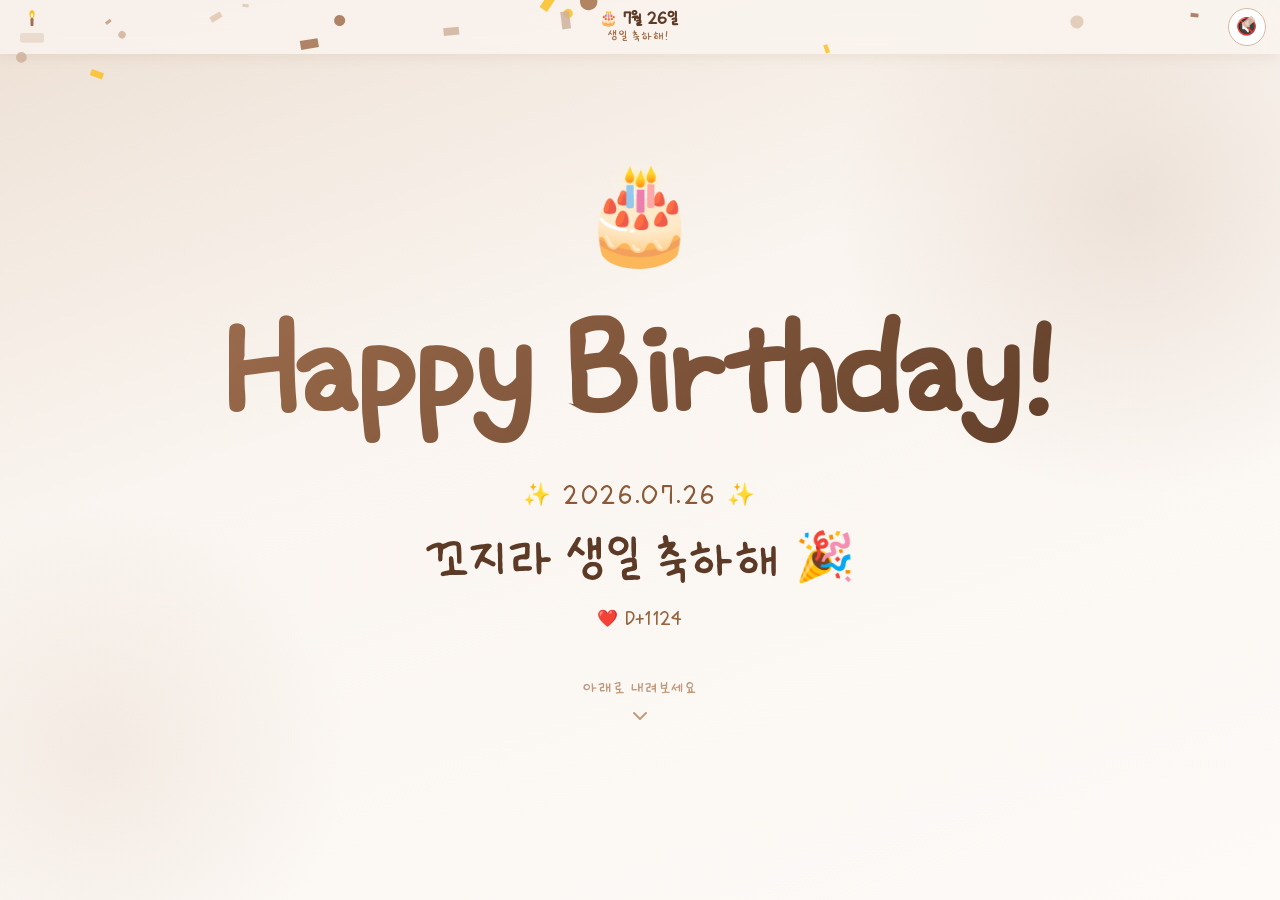
==== commit eb8d421c: "떠다니는 이모지를 사진으로 교체, 봉투 사진 스티커·배스 그림 추가, 브라운 커피 테마 적용 Co-Authored-By: Claude Fable 5 <noreply@anthropi" ====
--- a/index.html
+++ b/index.html
@@ -103,7 +103,7 @@
 @font-face{font-family:'Ahyoung';src:url('fonts/Griun_AhyoungsHandwriteIn2019-Rg.ttf') format('truetype');font-display:swap}
 *,*::before,*::after{box-sizing:border-box;margin:0;padding:0;user-select:none;-webkit-user-drag:none;-webkit-tap-highlight-color:transparent}
 img{pointer-events:none}
-:root{--pink:#fca5a5;--rose:#ef4444;--deep:#b91c1c;--cream:#fff5f5;--gold:#f59e0b;--white:#ffffff}
+:root{--pink:#d3b8a3;--rose:#a1704f;--deep:#5c3a26;--cream:#faf5f0;--gold:#f59e0b;--white:#ffffff}
 html,body{height:100%;margin:0}
 body{font-family:'Ahyoung','Noto Serif KR',serif;background:var(--cream);overflow:hidden}
 #app{height:100vh;height:100dvh;overflow-y:scroll;scroll-snap-type:y mandatory;scroll-behavior:smooth}
@@ -111,99 +111,101 @@
 #confetti-canvas{position:fixed;top:0;left:0;width:100%;height:100%;pointer-events:none;z-index:9999}
 
 /* HERO */
-#hero{height:100vh;height:100dvh;scroll-snap-align:start;display:flex;flex-direction:column;align-items:center;justify-content:center;background:linear-gradient(160deg,#fee2e2 0%,#fff5f5 40%,#fff7f7 100%);position:relative;overflow:hidden;text-align:center;padding:2rem 5rem 3rem}
-#hero::before{content:'';position:absolute;width:600px;height:600px;background:radial-gradient(circle,rgba(239,68,68,.15) 0%,transparent 70%);top:-100px;right:-150px;border-radius:50%}
-#hero::after{content:'';position:absolute;width:500px;height:500px;background:radial-gradient(circle,rgba(252,165,165,.2) 0%,transparent 70%);bottom:-100px;left:-150px;border-radius:50%}
+#hero{height:100vh;height:100dvh;scroll-snap-align:start;display:flex;flex-direction:column;align-items:center;justify-content:center;background:linear-gradient(160deg,#ede0d4 0%,#faf5f0 40%,#fdfaf7 100%);position:relative;overflow:hidden;text-align:center;padding:2rem 5rem 3rem}
+#hero::before{content:'';position:absolute;width:600px;height:600px;background:radial-gradient(circle,rgba(161,112,79,.15) 0%,transparent 70%);top:-100px;right:-150px;border-radius:50%}
+#hero::after{content:'';position:absolute;width:500px;height:500px;background:radial-gradient(circle,rgba(211,184,163,.2) 0%,transparent 70%);bottom:-100px;left:-150px;border-radius:50%}
 .hero-emoji{font-size:clamp(3rem,10vw,6rem);animation:bounce 2s infinite;margin-bottom:1rem}
 @keyframes bounce{0%,100%{transform:translateY(0)}50%{transform:translateY(-18px)}}
 .hero-title{font-family:'Ahyoung',cursive;font-size:clamp(2.8rem,10vw,7rem);background:linear-gradient(135deg,var(--rose),var(--deep));-webkit-background-clip:text;-webkit-text-fill-color:transparent;background-clip:text;line-height:1.3;padding:.0 1em .15em;margin-bottom:1rem;animation:fadeUp .9s ease both}
-.hero-sub{font-size:clamp(1rem,3vw,1.4rem);color:#9d174d;letter-spacing:.12em;animation:fadeUp 1.1s ease both;margin-bottom:1rem}
+.hero-sub{font-size:clamp(1rem,3vw,1.4rem);color:#8a5a38;letter-spacing:.12em;animation:fadeUp 1.1s ease both;margin-bottom:1rem}
 .hero-name{font-family:'Ahyoung',cursive;font-size:clamp(1.8rem,6vw,3rem);color:var(--deep);animation:fadeUp 1.3s ease both;margin-bottom:.9rem}
-.hero-days{font-size:clamp(.88rem,2.6vw,1.05rem);color:#be185d;letter-spacing:.04em;animation:fadeUp 1.5s ease both;margin-bottom:3rem}
-.scroll-hint{animation:fadeUp 1.6s ease both,pulse 2s 2s infinite;color:#f472b6;font-size:.9rem;letter-spacing:.1em;display:flex;flex-direction:column;align-items:center;gap:.4rem}
+.hero-days{font-size:clamp(.88rem,2.6vw,1.05rem);color:#96633f;letter-spacing:.04em;animation:fadeUp 1.5s ease both;margin-bottom:3rem}
+.scroll-hint{animation:fadeUp 1.6s ease both,pulse 2s 2s infinite;color:#c19a7d;font-size:.9rem;letter-spacing:.1em;display:flex;flex-direction:column;align-items:center;gap:.4rem}
 .scroll-hint svg{animation:arrowBounce 1.5s infinite}
 @keyframes arrowBounce{0%,100%{transform:translateY(0)}50%{transform:translateY(6px)}}
 @keyframes pulse{0%,100%{opacity:1}50%{opacity:.5}}
 @keyframes fadeUp{from{opacity:0;transform:translateY(30px)}to{opacity:1;transform:translateY(0)}}
 .hearts{position:absolute;inset:0;pointer-events:none;overflow:hidden}
 .heart{position:absolute;font-size:1.4rem;animation:floatHeart linear infinite;opacity:0}
+img.heart{width:3rem;height:auto;filter:drop-shadow(0 2px 6px rgba(0,0,0,.15))}
 @keyframes floatHeart{0%{transform:translateY(110vh) rotate(0deg);opacity:0}10%{opacity:.7}90%{opacity:.4}100%{transform:translateY(-10vh) rotate(720deg);opacity:0}}
 
 /* TIMELINE */
-#timeline{height:100vh;height:100dvh;scroll-snap-align:start;background:linear-gradient(160deg,#fee2e2 0%,#fff5f5 40%,#fff7f7 100%);padding:.8rem 0 4rem;display:flex;flex-direction:column;align-items:center;overflow:hidden}
+#timeline{height:100vh;height:100dvh;scroll-snap-align:start;background:linear-gradient(160deg,#ede0d4 0%,#faf5f0 40%,#fdfaf7 100%);padding:.8rem 0 4rem;display:flex;flex-direction:column;align-items:center;overflow:hidden}
 #timeline .section-title{margin-top:7rem}
 #timeline .section-line{margin-bottom:.6rem}
 .section-title{font-family:'Ahyoung',cursive;font-size:clamp(2rem,6vw,3.5rem);color:var(--deep);text-align:center;margin-bottom:.5rem}
 .section-line{width:60px;height:3px;background:linear-gradient(90deg,var(--rose),var(--pink));border-radius:2px;margin:0 auto 3rem}
 .carousel-wrap{width:100%;max-width:860px;padding:0 1rem;position:relative;flex:1;display:flex;flex-direction:column;justify-content:center;min-height:0}
-.carousel{overflow:hidden;border-radius:24px;box-shadow:0 20px 60px rgba(190,24,93,.15)}
+.carousel{overflow:hidden;border-radius:24px;box-shadow:0 20px 60px rgba(138,90,56,.15)}
 .carousel-track{display:flex;transition:transform .5s cubic-bezier(.4,0,.2,1)}
 .slide{min-width:100%;position:relative;background:#fff}
-.slide-img-wrap{width:100%;background:linear-gradient(135deg,#fee2e2,#fecaca);display:flex;align-items:center;justify-content:center;height:40vh;height:40dvh;min-height:200px}
+.slide-img-wrap{width:100%;background:linear-gradient(135deg,#ede0d4,#e3d0c0);display:flex;align-items:center;justify-content:center;height:40vh;height:40dvh;min-height:200px}
 .slide-img-wrap img{max-width:100%;max-height:100%;width:auto;height:auto;display:block;object-fit:contain}
-.slide-placeholder{display:flex;flex-direction:column;align-items:center;gap:.8rem;color:#f9a8d4}
-.slide-placeholder span{font-size:.9rem;color:#d1a3c4}
+.slide-placeholder{display:flex;flex-direction:column;align-items:center;gap:.8rem;color:#cfb39d}
+.slide-placeholder span{font-size:.9rem;color:#bcab9a}
 .slide-caption{padding:.8rem 1.5rem .9rem;background:#fff}
 .slide-date{font-size:.78rem;color:var(--rose);letter-spacing:.1em;margin-bottom:.3rem}
-.slide-desc{font-size:clamp(.9rem,2vw,1rem);color:#4a1942;line-height:1.7}
-.carousel-btn{position:absolute;top:38%;transform:translateY(-50%);width:44px;height:44px;border-radius:50%;border:none;background:rgba(255,255,255,.95);box-shadow:0 4px 16px rgba(190,24,93,.2);cursor:pointer;display:flex;align-items:center;justify-content:center;transition:background .2s,transform .2s;z-index:10;color:var(--deep)}
+.slide-desc{font-size:clamp(.9rem,2vw,1rem);color:#3a2313;line-height:1.7}
+.carousel-btn{position:absolute;top:38%;transform:translateY(-50%);width:44px;height:44px;border-radius:50%;border:none;background:rgba(255,255,255,.95);box-shadow:0 4px 16px rgba(138,90,56,.2);cursor:pointer;display:flex;align-items:center;justify-content:center;transition:background .2s,transform .2s;z-index:10;color:var(--deep)}
 .carousel-btn:hover{background:var(--rose);color:#fff;transform:translateY(-50%) scale(1.1)}
 .carousel-btn.prev{left:-22px}
 .carousel-btn.next{right:-22px}
 .dots{display:flex;justify-content:center;gap:.5rem;margin-top:1.4rem}
-.dot{width:8px;height:8px;border-radius:50%;background:#f9a8d4;cursor:pointer;transition:background .2s,transform .2s}
+.dot{width:8px;height:8px;border-radius:50%;background:#cfb39d;cursor:pointer;transition:background .2s,transform .2s}
 .dot.active{background:var(--rose);transform:scale(1.3)}
 
 /* LETTER */
-#letter-section{height:100vh;height:100dvh;scroll-snap-align:start;background:linear-gradient(160deg,#fee2e2 0%,#fff5f5 40%,#fff7f7 100%);display:flex;flex-direction:column;align-items:center;justify-content:center;padding:3rem 1.5rem;overflow:hidden}
-.envelope-wrap{perspective:1000px;cursor:pointer;user-select:none;filter:drop-shadow(0 16px 40px rgba(180,30,30,.22))}
+#letter-section{height:100vh;height:100dvh;scroll-snap-align:start;background:linear-gradient(160deg,#ede0d4 0%,#faf5f0 40%,#fdfaf7 100%);display:flex;flex-direction:column;align-items:center;justify-content:center;padding:3rem 1.5rem;overflow:hidden}
+.envelope-wrap{perspective:1000px;cursor:pointer;user-select:none;filter:drop-shadow(0 16px 40px rgba(92,58,38,.22))}
 
 /* ── 봉투 SVG 애니메이션 ── */
 .env-svg{overflow:visible;width:clamp(260px,72vw,400px)}
 .env-flap-group{transform-origin:50% 100%;transform-box:fill-box;transition:transform .65s cubic-bezier(.4,0,.2,1);transform:rotateX(-170deg)}
 .envelope-wrap.opened .env-flap-group{transform:rotateX(0deg)}
 
-.envelope-hint{margin-top:1.8rem;color:#e57373;font-size:.85rem;letter-spacing:.1em;animation:pulse 2s infinite}
+.envelope-hint{margin-top:1.8rem;color:#b08a68;font-size:.85rem;letter-spacing:.1em;animation:pulse 2s infinite}
 
 /* LETTER MODAL */
-.letter-modal-overlay{position:fixed;inset:0;background:rgba(80,10,10,.4);backdrop-filter:blur(5px);z-index:1000;display:flex;align-items:center;justify-content:center;padding:1.2rem;opacity:0;pointer-events:none;transition:opacity .35s}
+.letter-modal-overlay{position:fixed;inset:0;background:rgba(46,28,14,.4);backdrop-filter:blur(5px);z-index:1000;display:flex;align-items:center;justify-content:center;padding:1.2rem;opacity:0;pointer-events:none;transition:opacity .35s}
 .letter-modal-overlay.show{opacity:1;pointer-events:all}
-.letter-modal{background:#fff;border-radius:3px;box-shadow:0 24px 64px rgba(180,30,30,.2);width:100%;max-width:480px;max-height:85vh;display:flex;flex-direction:column;transform:translateY(28px) scale(.97);transition:transform .38s cubic-bezier(.34,1.3,.64,1)}
+.letter-modal{background:#fff;border-radius:3px;box-shadow:0 24px 64px rgba(92,58,38,.2);width:100%;max-width:480px;max-height:85vh;display:flex;flex-direction:column;transform:translateY(28px) scale(.97);transition:transform .38s cubic-bezier(.34,1.3,.64,1)}
 .letter-modal-overlay.show .letter-modal{transform:translateY(0) scale(1)}
 
 /* 편지지 헤더 – 토마토 일러스트 영역 */
 .letter-paper-top{flex-shrink:0;padding:1.2rem 1.5rem .5rem;display:flex;flex-direction:column;align-items:center;gap:.4rem;border-bottom:none}
-.letter-tomato-row{display:flex;justify-content:center;gap:1rem}
+.letter-tomato-row{display:flex;justify-content:center;align-items:center;gap:1rem}
+.letter-bass{flex-shrink:0}
 .letter-close-row{width:100%;display:flex;justify-content:flex-end}
-.letter-close{background:none;border:none;cursor:pointer;font-size:1.2rem;line-height:1;color:#e57373;padding:.2rem .4rem;border-radius:6px;transition:color .2s}
-.letter-close:hover{color:#c62828}
+.letter-close{background:none;border:none;cursor:pointer;font-size:1.2rem;line-height:1;color:#b08a68;padding:.2rem .4rem;border-radius:6px;transition:color .2s}
+.letter-close:hover{color:#96633f}
 
 /* 편지지 본문 – 줄 배경 */
 .letter-modal-body{overflow-y:auto;padding:0 1.8rem 2rem;-webkit-overflow-scrolling:touch}
 .letter-modal-body::-webkit-scrollbar{width:4px}
-.letter-modal-body::-webkit-scrollbar-thumb{background:#fca5a5;border-radius:2px}
+.letter-modal-body::-webkit-scrollbar-thumb{background:#d3b8a3;border-radius:2px}
 .letter-lined{
   --line-h: 2.6rem;
-  background-image:repeating-linear-gradient(to bottom,transparent,transparent calc(var(--line-h) - 1px),#fca5a5 calc(var(--line-h) - 1px),#fca5a5 var(--line-h));
+  background-image:repeating-linear-gradient(to bottom,transparent,transparent calc(var(--line-h) - 1px),#d3b8a3 calc(var(--line-h) - 1px),#d3b8a3 var(--line-h));
   background-size:100% var(--line-h);
   padding-top:var(--line-h);
   background-position-y: 0;
 }
-.letter-inner{font-size:1.1rem;line-height:var(--line-h);color:#3e1a1a;white-space:pre-wrap;font-family:'Ahyoung','Nanum Pen Script',cursive}
-.letter-sign{display:block;margin-top:1rem;font-family:'Ahyoung',cursive;font-size:1.25rem;color:#e53935;text-align:right;white-space:pre-wrap}
+.letter-inner{font-size:1.1rem;line-height:var(--line-h);color:#2e1c0e;white-space:pre-wrap;font-family:'Ahyoung','Nanum Pen Script',cursive}
+.letter-sign{display:block;margin-top:1rem;font-family:'Ahyoung',cursive;font-size:1.25rem;color:#8b5a33;text-align:right;white-space:pre-wrap}
 
 /* GIFT */
-#gift-section{height:100vh;height:100dvh;scroll-snap-align:start;background:linear-gradient(160deg,#fee2e2 0%,#fff5f5 40%,#fff7f7 100%);display:flex;flex-direction:column;align-items:center;justify-content:center;padding:3rem 1.5rem;position:relative;overflow:hidden}
+#gift-section{height:100vh;height:100dvh;scroll-snap-align:start;background:linear-gradient(160deg,#ede0d4 0%,#faf5f0 40%,#fdfaf7 100%);display:flex;flex-direction:column;align-items:center;justify-content:center;padding:3rem 1.5rem;position:relative;overflow:hidden}
 .gift-wrap{cursor:pointer;user-select:none;position:relative;width:clamp(160px,45vw,240px)}
-.box-svg{width:100%;filter:drop-shadow(0 16px 32px rgba(190,24,93,.2));transition:transform .3s}
+.box-svg{width:100%;filter:drop-shadow(0 16px 32px rgba(138,90,56,.2));transition:transform .3s}
 .gift-wrap:hover .box-svg{transform:scale(1.05) rotate(-2deg)}
 .box-lid{transform-origin:bottom center;transition:transform .6s cubic-bezier(.4,0,.2,1),opacity .4s}
 .gift-wrap.popped .box-lid{transform:translateY(-80px) rotate(-20deg);opacity:0}
 .gifts-burst{position:absolute;inset:0;pointer-events:none;display:flex;align-items:center;justify-content:center}
-.gift-item{position:absolute;width:clamp(70px,20vw,110px);border-radius:12px;box-shadow:0 8px 24px rgba(0,0,0,.15);opacity:0;transform:translate(0,0) scale(.3) rotate(0deg);transition:all .6s cubic-bezier(.34,1.56,.64,1);aspect-ratio:1/1;background:linear-gradient(135deg,#fee2e2,#fecaca);display:flex;align-items:center;justify-content:center;font-size:3rem;overflow:hidden}
+.gift-item{position:absolute;width:clamp(70px,20vw,110px);border-radius:12px;box-shadow:0 8px 24px rgba(0,0,0,.15);opacity:0;transform:translate(0,0) scale(.3) rotate(0deg);transition:all .6s cubic-bezier(.34,1.56,.64,1);aspect-ratio:1/1;background:linear-gradient(135deg,#ede0d4,#e3d0c0);display:flex;align-items:center;justify-content:center;font-size:3rem;overflow:hidden}
 .gift-item img{width:100%;height:100%;object-fit:cover;border-radius:12px}
 .gift-wrap.popped .gift-item{opacity:1}
-.gift-hint{margin-top:1.5rem;color:#f9a8d4;font-size:.85rem;letter-spacing:.1em;animation:pulse 2s infinite}
+.gift-hint{margin-top:1.5rem;color:#cfb39d;font-size:.85rem;letter-spacing:.1em;animation:pulse 2s infinite}
 
 
 .reveal{opacity:0;transform:translateY(40px);transition:opacity .8s,transform .8s}
@@ -213,49 +215,49 @@
 .section-visible{animation:sectionIn .75s cubic-bezier(.4,0,.2,1) both}
 
 /* COMMENTS */
-#comment-section{height:100vh;height:100dvh;scroll-snap-align:start;background:linear-gradient(160deg,#fee2e2 0%,#fff5f5 40%,#fff7f7 100%);padding:4rem 1.5rem 1.5rem;display:flex;flex-direction:column;align-items:center;gap:.6rem;overflow:hidden}
+#comment-section{height:100vh;height:100dvh;scroll-snap-align:start;background:linear-gradient(160deg,#ede0d4 0%,#faf5f0 40%,#fdfaf7 100%);padding:4rem 1.5rem 1.5rem;display:flex;flex-direction:column;align-items:center;gap:.6rem;overflow:hidden}
 .comment-wrap{width:100%;max-width:560px;flex:1;display:flex;flex-direction:column;gap:.8rem;min-height:0}
 .comment-list{flex:1;overflow-y:auto;display:flex;flex-direction:column;gap:.8rem;padding-right:.3rem}
 .comment-list::-webkit-scrollbar{width:4px}
-.comment-list::-webkit-scrollbar-thumb{background:#fca5a5;border-radius:2px}
+.comment-list::-webkit-scrollbar-thumb{background:#d3b8a3;border-radius:2px}
 
 /* 입력 폼 */
-.comment-form{background:#fff;border-radius:16px;box-shadow:0 8px 32px rgba(185,28,28,.1);padding:1.4rem;display:flex;flex-direction:column;gap:.8rem;box-sizing:border-box;width:100%}
+.comment-form{background:#fff;border-radius:16px;box-shadow:0 8px 32px rgba(138,90,56,.1);padding:1.4rem;display:flex;flex-direction:column;gap:.8rem;box-sizing:border-box;width:100%}
 .comment-form-top{display:flex;align-items:center;gap:.8rem}
-.emoji-pick-btn{font-size:2rem;background:#fff5f5;border:2px solid #fca5a5;border-radius:50%;width:52px;height:52px;cursor:pointer;transition:transform .2s;flex-shrink:0;display:flex;align-items:center;justify-content:center}
+.emoji-pick-btn{font-size:2rem;background:#faf5f0;border:2px solid #d3b8a3;border-radius:50%;width:52px;height:52px;cursor:pointer;transition:transform .2s;flex-shrink:0;display:flex;align-items:center;justify-content:center}
 .emoji-pick-btn:hover{transform:scale(1.1)}
-.comment-name{flex:1;min-width:0;border:1.5px solid #fecaca;border-radius:10px;padding:.6rem 1rem;font-size:.95rem;font-family:'Ahyoung','Noto Serif KR',serif;outline:none;transition:border-color .2s;user-select:text;box-sizing:border-box}
-.comment-name:focus{border-color:#ef4444}
+.comment-name{flex:1;min-width:0;border:1.5px solid #e3d0c0;border-radius:10px;padding:.6rem 1rem;font-size:.95rem;font-family:'Ahyoung','Noto Serif KR',serif;outline:none;transition:border-color .2s;user-select:text;box-sizing:border-box}
+.comment-name:focus{border-color:#a1704f}
 
 /* 이모지 팔레트 */
-.emoji-palette{display:none;flex-wrap:wrap;gap:.4rem;background:#fff5f5;border-radius:12px;padding:.8rem;border:1.5px solid #fecaca}
+.emoji-palette{display:none;flex-wrap:wrap;gap:.4rem;background:#faf5f0;border-radius:12px;padding:.8rem;border:1.5px solid #e3d0c0}
 .emoji-palette.open{display:flex}
 .emoji-opt{font-size:1.5rem;background:none;border:none;cursor:pointer;border-radius:8px;padding:.2rem;transition:background .15s,transform .15s;line-height:1}
-.emoji-opt:hover{background:#fecaca;transform:scale(1.2)}
-
-.comment-text{border:1.5px solid #fecaca;border-radius:10px;padding:.8rem 1rem;font-size:.95rem;font-family:'Ahyoung','Noto Serif KR',serif;resize:none;outline:none;transition:border-color .2s;line-height:1.7;user-select:text}
-.comment-text:focus{border-color:#ef4444}
+.emoji-opt:hover{background:#e3d0c0;transform:scale(1.2)}
+
+.comment-text{border:1.5px solid #e3d0c0;border-radius:10px;padding:.8rem 1rem;font-size:.95rem;font-family:'Ahyoung','Noto Serif KR',serif;resize:none;outline:none;transition:border-color .2s;line-height:1.7;user-select:text}
+.comment-text:focus{border-color:#a1704f}
 .comment-form-bottom{display:flex;justify-content:space-between;align-items:center}
-.comment-count{font-size:.78rem;color:#fca5a5}
-.comment-submit{background:linear-gradient(135deg,#ef4444,#b91c1c);color:#fff;border:none;border-radius:10px;padding:.6rem 1.4rem;font-size:.9rem;font-family:'Ahyoung','Noto Serif KR',serif;cursor:pointer;transition:opacity .2s,transform .2s}
+.comment-count{font-size:.78rem;color:#d3b8a3}
+.comment-submit{background:linear-gradient(135deg,#a1704f,#5c3a26);color:#fff;border:none;border-radius:10px;padding:.6rem 1.4rem;font-size:.9rem;font-family:'Ahyoung','Noto Serif KR',serif;cursor:pointer;transition:opacity .2s,transform .2s}
 .comment-submit:hover{opacity:.88;transform:translateY(-1px)}
 .comment-submit:active{transform:translateY(0)}
 
 /* 댓글 카드 */
-.comment-card{background:#fff;border-radius:14px;box-shadow:0 4px 16px rgba(185,28,28,.08);padding:1rem 1.2rem;display:flex;gap:.9rem;align-items:flex-start;animation:fadeUp .4s ease both;position:relative}
-.comment-delete{position:absolute;top:.6rem;right:.7rem;background:none;border:none;cursor:pointer;font-size:.75rem;color:#fca5a5;padding:.15rem .4rem;border-radius:5px;transition:color .2s,background .2s;line-height:1}
-.comment-delete:hover{color:#ef4444;background:#fee2e2}
-.comment-avatar{font-size:2rem;flex-shrink:0;width:44px;height:44px;background:#fff5f5;border-radius:50%;display:flex;align-items:center;justify-content:center;border:2px solid #fecaca}
+.comment-card{background:#fff;border-radius:14px;box-shadow:0 4px 16px rgba(138,90,56,.08);padding:1rem 1.2rem;display:flex;gap:.9rem;align-items:flex-start;animation:fadeUp .4s ease both;position:relative}
+.comment-delete{position:absolute;top:.6rem;right:.7rem;background:none;border:none;cursor:pointer;font-size:.75rem;color:#d3b8a3;padding:.15rem .4rem;border-radius:5px;transition:color .2s,background .2s;line-height:1}
+.comment-delete:hover{color:#a1704f;background:#ede0d4}
+.comment-avatar{font-size:2rem;flex-shrink:0;width:44px;height:44px;background:#faf5f0;border-radius:50%;display:flex;align-items:center;justify-content:center;border:2px solid #e3d0c0}
 .comment-body{flex:1;min-width:0}
 .comment-meta{display:flex;justify-content:space-between;align-items:center;margin-bottom:.3rem}
 .comment-author{font-size:.88rem;font-weight:700;color:var(--deep)}
-.comment-time{font-size:.72rem;color:#fca5a5;padding-right:1.4rem}
-.comment-msg{font-size:.92rem;color:#4a1a1a;line-height:1.7;word-break:break-word}
-.no-comment{text-align:center;color:#fca5a5;font-size:.9rem;padding:1.5rem 0}
+.comment-time{font-size:.72rem;color:#d3b8a3;padding-right:1.4rem}
+.comment-msg{font-size:.92rem;color:#362212;line-height:1.7;word-break:break-word}
+.no-comment{text-align:center;color:#d3b8a3;font-size:.9rem;padding:1.5rem 0}
 .reveal.visible{opacity:1;transform:translateY(0)}
 
 /* TOP HEADER */
-#top-header{position:fixed;top:0;left:0;right:0;z-index:800;display:flex;align-items:center;justify-content:space-between;padding:.4rem .9rem;background:rgba(255,245,245,.82);backdrop-filter:blur(10px);-webkit-backdrop-filter:blur(10px);box-shadow:0 2px 14px rgba(190,24,93,.1)}
+#top-header{position:fixed;top:0;left:0;right:0;z-index:800;display:flex;align-items:center;justify-content:space-between;padding:.4rem .9rem;background:rgba(250,245,240,.82);backdrop-filter:blur(10px);-webkit-backdrop-filter:blur(10px);box-shadow:0 2px 14px rgba(138,90,56,.1)}
 .hdr-cake{background:none;border:none;cursor:pointer;padding:.15rem;line-height:0;transition:transform .2s}
 .hdr-cake:hover{transform:scale(1.1)}
 .cake-flame{transform-origin:20px 9px;animation:flicker .9s infinite alternate;transition:opacity .4s}
@@ -264,11 +266,11 @@
 .hdr-count{display:flex;flex-direction:column;align-items:center;line-height:1.25}
 .hdr-dday{font-size:.95rem;font-weight:700;color:var(--deep)}
 .hdr-timer{font-size:.72rem;color:var(--rose);letter-spacing:.08em}
-.hdr-bgm{width:38px;height:38px;border-radius:50%;border:1.5px solid #fca5a5;background:#fff;cursor:pointer;font-size:1.05rem;display:flex;align-items:center;justify-content:center;transition:transform .2s,background .2s;flex-shrink:0}
+.hdr-bgm{width:38px;height:38px;border-radius:50%;border:1.5px solid #d3b8a3;background:#fff;cursor:pointer;font-size:1.05rem;display:flex;align-items:center;justify-content:center;transition:transform .2s,background .2s;flex-shrink:0}
 .hdr-bgm:hover{transform:scale(1.08)}
-.hdr-bgm.on{background:#fee2e2;animation:bgmPulse 1.6s infinite}
-@keyframes bgmPulse{0%,100%{box-shadow:0 0 0 0 rgba(239,68,68,.35)}50%{box-shadow:0 0 0 7px rgba(239,68,68,0)}}
-.wish-toast{position:fixed;top:64px;left:50%;transform:translateX(-50%) translateY(-8px);background:rgba(255,255,255,.96);color:#b91c1c;font-size:.85rem;padding:.5rem 1.1rem;border-radius:999px;box-shadow:0 6px 20px rgba(190,24,93,.18);opacity:0;pointer-events:none;transition:opacity .35s,transform .35s;z-index:900;white-space:nowrap}
+.hdr-bgm.on{background:#ede0d4;animation:bgmPulse 1.6s infinite}
+@keyframes bgmPulse{0%,100%{box-shadow:0 0 0 0 rgba(161,112,79,.35)}50%{box-shadow:0 0 0 7px rgba(161,112,79,0)}}
+.wish-toast{position:fixed;top:64px;left:50%;transform:translateX(-50%) translateY(-8px);background:rgba(255,255,255,.96);color:#5c3a26;font-size:.85rem;padding:.5rem 1.1rem;border-radius:999px;box-shadow:0 6px 20px rgba(138,90,56,.18);opacity:0;pointer-events:none;transition:opacity .35s,transform .35s;z-index:900;white-space:nowrap}
 .wish-toast.show{opacity:1;transform:translateX(-50%) translateY(0)}
 
 @media(max-width:640px){.carousel-btn.prev{left:4px}.carousel-btn.next{right:4px}.carousel-btn{width:36px;height:36px}}
@@ -279,7 +281,7 @@
 
 const placeholderSVG = `
   <div class="slide-placeholder">
-    <svg width="64" height="64" viewBox="0 0 24 24" fill="none" stroke="#f9a8d4" stroke-width="1.5">
+    <svg width="64" height="64" viewBox="0 0 24 24" fill="none" stroke="#cfb39d" stroke-width="1.5">
       <rect x="3" y="3" width="18" height="18" rx="3"/>
       <circle cx="8.5" cy="8.5" r="1.5"/>
       <polyline points="21 15 16 10 5 21"/>
@@ -312,9 +314,9 @@
         <ellipse cx="20" cy="7" rx="3.4" ry="5.5" fill="#fbbf24"/>
         <ellipse cx="20" cy="8.5" rx="1.7" ry="2.8" fill="#fff7d6"/>
       </g>
-      <rect x="18" y="12" width="4" height="11" rx="1.6" fill="#60a5fa"/>
-      <rect x="8" y="23" width="24" height="10" rx="3" fill="#fff1f2"/>
-      <rect x="4" y="32" width="32" height="13" rx="3" fill="#fda4af"/>
+      <rect x="18" y="12" width="4" height="11" rx="1.6" fill="#a1704f"/>
+      <rect x="8" y="23" width="24" height="10" rx="3" fill="#f7f1ea"/>
+      <rect x="4" y="32" width="32" height="13" rx="3" fill="#e9dccf"/>
     </svg>
   </button>
   <div class="hdr-count">
@@ -364,30 +366,26 @@
   <h2 class="section-title reveal">생일 편지 💌</h2>
   <div class="section-line reveal"></div>
   <div class="envelope-wrap reveal" id="envelopeWrap">
-    <!-- 봉투 SVG: 토마토 레드, 둥근 플랩, 초록 꽃 스티커 -->
+    <!-- 봉투 SVG: 뾰족한 삼각 플랩, 사진 스티커 봉인 -->
     <svg class="env-svg" viewBox="0 0 400 270" xmlns="http://www.w3.org/2000/svg">
       <!-- 봉투 몸통 -->
-      <rect x="0" y="90" width="400" height="180" rx="6" fill="#e53935"/>
+      <rect x="0" y="90" width="400" height="180" rx="6" fill="#ad805c"/>
       <!-- 좌측 접힘 -->
-      <polygon points="0,90 200,200 0,270" fill="#c62828"/>
+      <polygon points="0,90 200,200 0,270" fill="#916040"/>
       <!-- 우측 접힘 -->
-      <polygon points="400,90 200,200 400,270" fill="#c62828"/>
+      <polygon points="400,90 200,200 400,270" fill="#916040"/>
       <!-- 아래 접힘 -->
-      <polygon points="0,270 200,200 400,270" fill="#b71c1c"/>
+      <polygon points="0,270 200,200 400,270" fill="#5c3a26"/>
       <!-- 플랩 그룹 (열릴 때 회전) -->
       <g class="env-flap-group">
-        <!-- 플랩 배경 (둥근 아치) -->
-        <path d="M0,90 Q200,-20 400,90 L400,90 L0,90 Z" fill="#ef5350"/>
-        <!-- 플랩 안쪽 그림자 선 -->
-        <path d="M0,90 Q200,-20 400,90" fill="none" stroke="#c62828" stroke-width="1.5" opacity=".4"/>
-        <!-- 초록 꽃 스티커 (플랩 중앙) -->
-        <g transform="translate(200,68)">
-          <circle cx="0"  cy="-11" r="8" fill="#66bb6a"/>
-          <circle cx="10" cy="-4"  r="8" fill="#66bb6a"/>
-          <circle cx="7"  cy="8"   r="8" fill="#66bb6a"/>
-          <circle cx="-7" cy="8"   r="8" fill="#66bb6a"/>
-          <circle cx="-10" cy="-4" r="8" fill="#66bb6a"/>
-          <circle cx="0"  cy="0"   r="7" fill="#81c784"/>
+        <!-- 플랩 배경 (뾰족한 삼각형) -->
+        <path d="M0,90 L200,-40 L400,90 Z" fill="#dcc4ae"/>
+        <!-- 플랩 가장자리 그림자 선 -->
+        <path d="M0,90 L200,-40 L400,90" fill="none" stroke="#916040" stroke-width="1.5" opacity=".4"/>
+        <!-- 사진 스티커: 플랩 꼭짓점에 절반 걸침 (닫힌 상태에서 바로 보이도록 미리 상하반전) -->
+        <g transform="translate(200,-40) scale(1,-1)">
+          <image href="./img/3.png" x="-36" y="-40" width="72" height="80"
+                 style="filter:drop-shadow(0 2px 3px rgba(0,0,0,.25))"/>
         </g>
       </g>
     </svg>
@@ -399,61 +397,49 @@
 <div class="letter-modal-overlay" id="letterOverlay">
   <div class="letter-modal" id="letterModal">
 
-    <!-- 편지지 상단: 토마토 캐릭터 + 닫기 -->
+    <!-- 편지지 상단: 사진 + 닫기 -->
     <div class="letter-paper-top">
       <div class="letter-close-row">
         <button class="letter-close" id="letterClose" aria-label="닫기">✕</button>
       </div>
       <div class="letter-tomato-row">
-        <!-- 토마토 캐릭터 SVG (2마리) -->
-        <svg width="130" height="80" viewBox="0 0 130 80" xmlns="http://www.w3.org/2000/svg">
-          <!-- 왼쪽 토마토 -->
-          <g transform="translate(18,10)">
-            <!-- 잎/꼭지 -->
-            <g transform="rotate(180,17,5)">
-              <ellipse cx="12" cy="3" rx="5" ry="3" fill="#4caf50" transform="rotate(-20,12,3)"/>
-              <ellipse cx="22" cy="3" rx="5" ry="3" fill="#4caf50" transform="rotate(20,22,3)"/>
-              <ellipse cx="17" cy="1" rx="4" ry="3" fill="#66bb6a"/>
-            </g>
-            <!-- 몸통 -->
-            <circle cx="17" cy="28" r="20" fill="#e53935"/>
-            <!-- 하이라이트 -->
-            <circle cx="10" cy="20" r="5" fill="#ef9a9a" opacity=".5"/>
-            <!-- 눈 -->
-            <ellipse cx="11" cy="28" rx="3" ry="3.5" fill="#fff"/>
-            <ellipse cx="23" cy="28" rx="3" ry="3.5" fill="#fff"/>
-            <circle cx="12" cy="29" r="2" fill="#3e1a1a"/>
-            <circle cx="24" cy="29" r="2" fill="#3e1a1a"/>
-            <!-- 볼 -->
-            <circle cx="7"  cy="34" r="4" fill="#ef9a9a" opacity=".6"/>
-            <circle cx="27" cy="34" r="4" fill="#ef9a9a" opacity=".6"/>
-            <!-- 다리 -->
-            <rect x="10" y="47" width="5" height="9" rx="2.5" fill="#e53935"/>
-            <rect x="19" y="47" width="5" height="9" rx="2.5" fill="#e53935"/>
-            <!-- 신발 -->
-            <ellipse cx="12.5" cy="57" rx="5" ry="3" fill="#b71c1c"/>
-            <ellipse cx="21.5" cy="57" rx="5" ry="3" fill="#b71c1c"/>
-          </g>
-          <!-- 오른쪽 토마토 -->
-          <g transform="translate(76,10)">
-            <g transform="rotate(180,17,5)">
-              <ellipse cx="12" cy="3" rx="5" ry="3" fill="#4caf50" transform="rotate(-20,12,3)"/>
-              <ellipse cx="22" cy="3" rx="5" ry="3" fill="#4caf50" transform="rotate(20,22,3)"/>
-              <ellipse cx="17" cy="1" rx="4" ry="3" fill="#66bb6a"/>
-            </g>
-            <circle cx="17" cy="28" r="20" fill="#e53935"/>
-            <circle cx="10" cy="20" r="5" fill="#ef9a9a" opacity=".5"/>
-            <ellipse cx="11" cy="28" rx="3" ry="3.5" fill="#fff"/>
-            <ellipse cx="23" cy="28" rx="3" ry="3.5" fill="#fff"/>
-            <circle cx="12" cy="29" r="2" fill="#3e1a1a"/>
-            <circle cx="24" cy="29" r="2" fill="#3e1a1a"/>
-            <circle cx="7"  cy="34" r="4" fill="#ef9a9a" opacity=".6"/>
-            <circle cx="27" cy="34" r="4" fill="#ef9a9a" opacity=".6"/>
-            <rect x="10" y="47" width="5" height="9" rx="2.5" fill="#e53935"/>
-            <rect x="19" y="47" width="5" height="9" rx="2.5" fill="#e53935"/>
-            <ellipse cx="12.5" cy="57" rx="5" ry="3" fill="#b71c1c"/>
-            <ellipse cx="21.5" cy="57" rx="5" ry="3" fill="#b71c1c"/>
-          </g>
+        <!-- 왼쪽 배스 (사진 쪽을 보도록 좌우 반전) -->
+        <svg class="letter-bass" width="88" height="60" viewBox="0 0 88 60" style="transform:scaleX(-1)" xmlns="http://www.w3.org/2000/svg">
+          <path d="M68,30 L86,16 L81,30 L86,44 Z" fill="#5c7d3a"/>
+          <path d="M28,16 L33,5 L38,13 L44,4 L48,12 L55,6 L60,15 Z" fill="#4e6b31"/>
+          <ellipse cx="45" cy="31" rx="28" ry="15" fill="#7a9b4e"/>
+          <path d="M22,37 Q45,50 68,37 Q45,44 22,37 Z" fill="#e9e2bd"/>
+          <path d="M56,44 L62,52 L66,44 Z" fill="#5c7d3a"/>
+          <circle cx="26" cy="35" r="2.3" fill="#3f5427" opacity=".7"/>
+          <circle cx="34" cy="33" r="2.3" fill="#3f5427" opacity=".7"/>
+          <circle cx="42" cy="34" r="2.3" fill="#3f5427" opacity=".7"/>
+          <circle cx="50" cy="33" r="2.3" fill="#3f5427" opacity=".7"/>
+          <circle cx="58" cy="34" r="2.3" fill="#3f5427" opacity=".7"/>
+          <path d="M20,25 Q4,24 6,32 Q8,39 21,39 Z" fill="#8c4a36"/>
+          <path d="M20,25 Q4,24 6,32 L21,32 Z" fill="#a15b45"/>
+          <path d="M40,37 Q48,43 42,48 Q35,43 40,37 Z" fill="#5c7d3a"/>
+          <circle cx="27" cy="24" r="4" fill="#fff"/>
+          <circle cx="28" cy="25" r="2" fill="#2b331b"/>
+        </svg>
+        <!-- 편지지 상단 사진 -->
+        <img src="./img/4.png" alt="" style="height:96px;width:auto;filter:drop-shadow(0 2px 4px rgba(0,0,0,.15))">
+        <!-- 오른쪽 배스 -->
+        <svg class="letter-bass" width="88" height="60" viewBox="0 0 88 60" xmlns="http://www.w3.org/2000/svg">
+          <path d="M68,30 L86,16 L81,30 L86,44 Z" fill="#5c7d3a"/>
+          <path d="M28,16 L33,5 L38,13 L44,4 L48,12 L55,6 L60,15 Z" fill="#4e6b31"/>
+          <ellipse cx="45" cy="31" rx="28" ry="15" fill="#7a9b4e"/>
+          <path d="M22,37 Q45,50 68,37 Q45,44 22,37 Z" fill="#e9e2bd"/>
+          <path d="M56,44 L62,52 L66,44 Z" fill="#5c7d3a"/>
+          <circle cx="26" cy="35" r="2.3" fill="#3f5427" opacity=".7"/>
+          <circle cx="34" cy="33" r="2.3" fill="#3f5427" opacity=".7"/>
+          <circle cx="42" cy="34" r="2.3" fill="#3f5427" opacity=".7"/>
+          <circle cx="50" cy="33" r="2.3" fill="#3f5427" opacity=".7"/>
+          <circle cx="58" cy="34" r="2.3" fill="#3f5427" opacity=".7"/>
+          <path d="M20,25 Q4,24 6,32 Q8,39 21,39 Z" fill="#8c4a36"/>
+          <path d="M20,25 Q4,24 6,32 L21,32 Z" fill="#a15b45"/>
+          <path d="M40,37 Q48,43 42,48 Q35,43 40,37 Z" fill="#5c7d3a"/>
+          <circle cx="27" cy="24" r="4" fill="#fff"/>
+          <circle cx="28" cy="25" r="2" fill="#2b331b"/>
         </svg>
       </div>
     </div>
@@ -475,14 +461,14 @@
   <div class="gift-wrap reveal" id="giftWrap">
     <svg class="box-svg" viewBox="0 0 240 220" xmlns="http://www.w3.org/2000/svg">
       <g class="box-lid">
-        <rect x="20" y="60" width="200" height="40" rx="6" fill="#fb7185"/>
-        <rect x="108" y="60" width="24" height="40" fill="#be185d"/>
-        <ellipse cx="90" cy="60" rx="22" ry="14" fill="#f43f5e" transform="rotate(-20 90 60)"/>
-        <ellipse cx="150" cy="60" rx="22" ry="14" fill="#f43f5e" transform="rotate(20 150 60)"/>
-        <circle cx="120" cy="60" r="10" fill="#be185d"/>
+        <rect x="20" y="60" width="200" height="40" rx="6" fill="#bb906c"/>
+        <rect x="108" y="60" width="24" height="40" fill="#96633f"/>
+        <ellipse cx="90" cy="60" rx="22" ry="14" fill="#8f5c35" transform="rotate(-20 90 60)"/>
+        <ellipse cx="150" cy="60" rx="22" ry="14" fill="#8f5c35" transform="rotate(20 150 60)"/>
+        <circle cx="120" cy="60" r="10" fill="#96633f"/>
       </g>
-      <rect x="24" y="100" width="192" height="110" rx="6" fill="#fda4af"/>
-      <rect x="108" y="100" width="24" height="110" fill="#fb7185"/>
+      <rect x="24" y="100" width="192" height="110" rx="6" fill="#e9dccf"/>
+      <rect x="108" y="100" width="24" height="110" fill="#bb906c"/>
       <ellipse cx="120" cy="215" rx="90" ry="8" fill="rgba(0,0,0,.08)"/>
     </svg>
     <div class="gifts-burst" id="giftsBurst">${giftsHTML}</div>
@@ -536,7 +522,7 @@
 const ctx = canvas.getContext('2d');
 const resize = () => { canvas.width = innerWidth; canvas.height = innerHeight; };
 resize(); window.addEventListener('resize', resize);
-const COLORS = ['#fb7185','#f9a8d4','#fbbf24','#a78bfa','#34d399','#60a5fa','#f472b6'];
+const COLORS = ['#bb906c','#cfb39d','#fbbf24','#dfc8b3','#a5714a','#a1704f','#c19a7d'];
 const pieces = Array.from({length:120}, () => ({
   x: Math.random()*innerWidth, y: Math.random()*innerHeight - innerHeight,
   r: Math.random()*6+3, color: COLORS[Math.floor(Math.random()*COLORS.length)],
@@ -558,14 +544,16 @@
   requestAnimationFrame(draw);
 })();
 
-/* ── FLOATING HEARTS ─────────────────────────────────────────── */
-const EMOJIS = ['❤️','💕','💗','💖','💓','💞','🌸'];
+/* ── FLOATING IMAGES ─────────────────────────────────────────── */
+const FLOAT_IMGS = ['./img/1.png','./img/2.png'];
 const hc = document.getElementById('hearts-container');
-for(let i=0;i<14;i++){
-  const el = document.createElement('span');
+for(let i=0;i<8;i++){
+  const el = document.createElement('img');
   el.className='heart';
-  el.textContent=EMOJIS[i%EMOJIS.length];
-  el.style.cssText=`left:${Math.random()*100}vw;animation-duration:${10+Math.random()*12}s;animation-delay:${Math.random()*10}s;font-size:${1+Math.random()*1.5}rem`;
+  el.src=FLOAT_IMGS[i%FLOAT_IMGS.length];
+  el.alt='';
+  const dur = 10+Math.random()*12;
+  el.style.cssText=`left:${Math.random()*100}vw;animation-duration:${dur}s;animation-delay:-${Math.random()*dur}s;width:${2.5+Math.random()*2.5}rem`;
   hc.appendChild(el);
 }
 
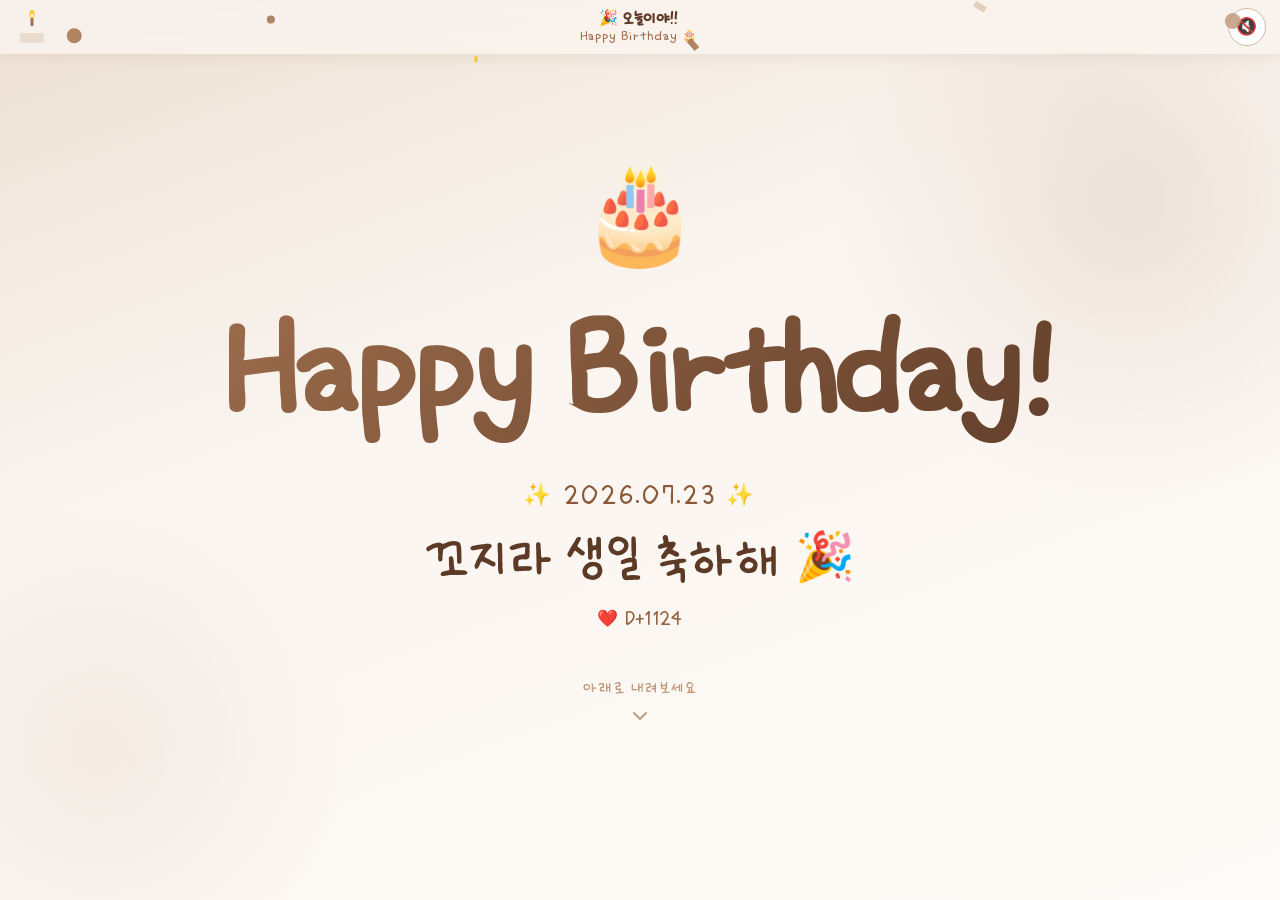
==== commit 3be78ea2: "생일 날짜 07.23으로 변경 및 카운트다운 D-Day 도달 시 타이머 정지 Co-Authored-By: Claude Opus 4.8 (1M context) <noreply@ant" ====
--- a/index.html
+++ b/index.html
@@ -20,7 +20,7 @@
 
   /* ── 1. 기본 정보 ──────────────────────────────────────────── */
   name:     "쏭현석!",          // 남자친구이름
-  subtitle: "✨ 2026.07.26 ✨",
+  subtitle: "✨ 2026.07.23 ✨",
   heroMsg:  "꼬지라 생일 축하해 🎉",
 
   /* ── 2. 추억 타임라인 (사진 10장) ──────────────────────────── */
@@ -654,32 +654,29 @@
 };
 
 /* ── TOP HEADER: 카운트다운 · 촛불 · BGM ──────────────────────── */
-const BDAY_Y = 2026, BDAY_M = 6, BDAY_D = 26; // 7월 26일 (month는 0부터)
+const BDAY_Y = 2026, BDAY_M = 6, BDAY_D = 23; // 7월 23일 (month는 0부터)
 const hdrDdayEl  = document.getElementById('hdrDday');
 const hdrTimerEl = document.getElementById('hdrTimer');
 
+let countdownTimer = null;
 function updateCountdown(){
   const now = new Date();
-  if(now.getFullYear()===BDAY_Y && now.getMonth()===BDAY_M && now.getDate()===BDAY_D){
+  const diff = new Date(BDAY_Y, BDAY_M, BDAY_D) - now;   // 생일 자정까지 남은 시간
+  if(diff <= 0){                                          // 생일 도달 → D-Day 고정, 타이머 정지
     hdrDdayEl.textContent = '🎉 오늘이야!!';
     hdrTimerEl.textContent = 'Happy Birthday 🎂';
+    if(countdownTimer) clearInterval(countdownTimer);
     return;
   }
-  const diff = new Date(BDAY_Y, BDAY_M, BDAY_D) - now;
-  if(diff > 0){
-    const d = Math.floor(diff/86400000);
-    const h = Math.floor(diff%86400000/3600000);
-    const m = Math.floor(diff%3600000/60000);
-    const s = Math.floor(diff%60000/1000);
-    hdrDdayEl.textContent = d===0 ? '내일이 생일!' : `생일까지 D-${d}`;
-    hdrTimerEl.textContent = `${String(h).padStart(2,'0')}:${String(m).padStart(2,'0')}:${String(s).padStart(2,'0')}`;
-  } else {
-    hdrDdayEl.textContent = '🎂 7월 26일';
-    hdrTimerEl.textContent = '생일 축하해!';
-  }
+  const d = Math.floor(diff/86400000);
+  const h = Math.floor(diff%86400000/3600000);
+  const m = Math.floor(diff%3600000/60000);
+  const s = Math.floor(diff%60000/1000);
+  hdrDdayEl.textContent = d===0 ? '내일이 생일!' : `생일까지 D-${d}`;
+  hdrTimerEl.textContent = `${String(h).padStart(2,'0')}:${String(m).padStart(2,'0')}:${String(s).padStart(2,'0')}`;
 }
 updateCountdown();
-setInterval(updateCountdown, 1000);
+countdownTimer = setInterval(updateCountdown, 1000);
 
 /* 함께한 날 카운터 (2023-11-09 = 1일) */
 const FIRST_DAY = new Date(2023, 10, 9);
